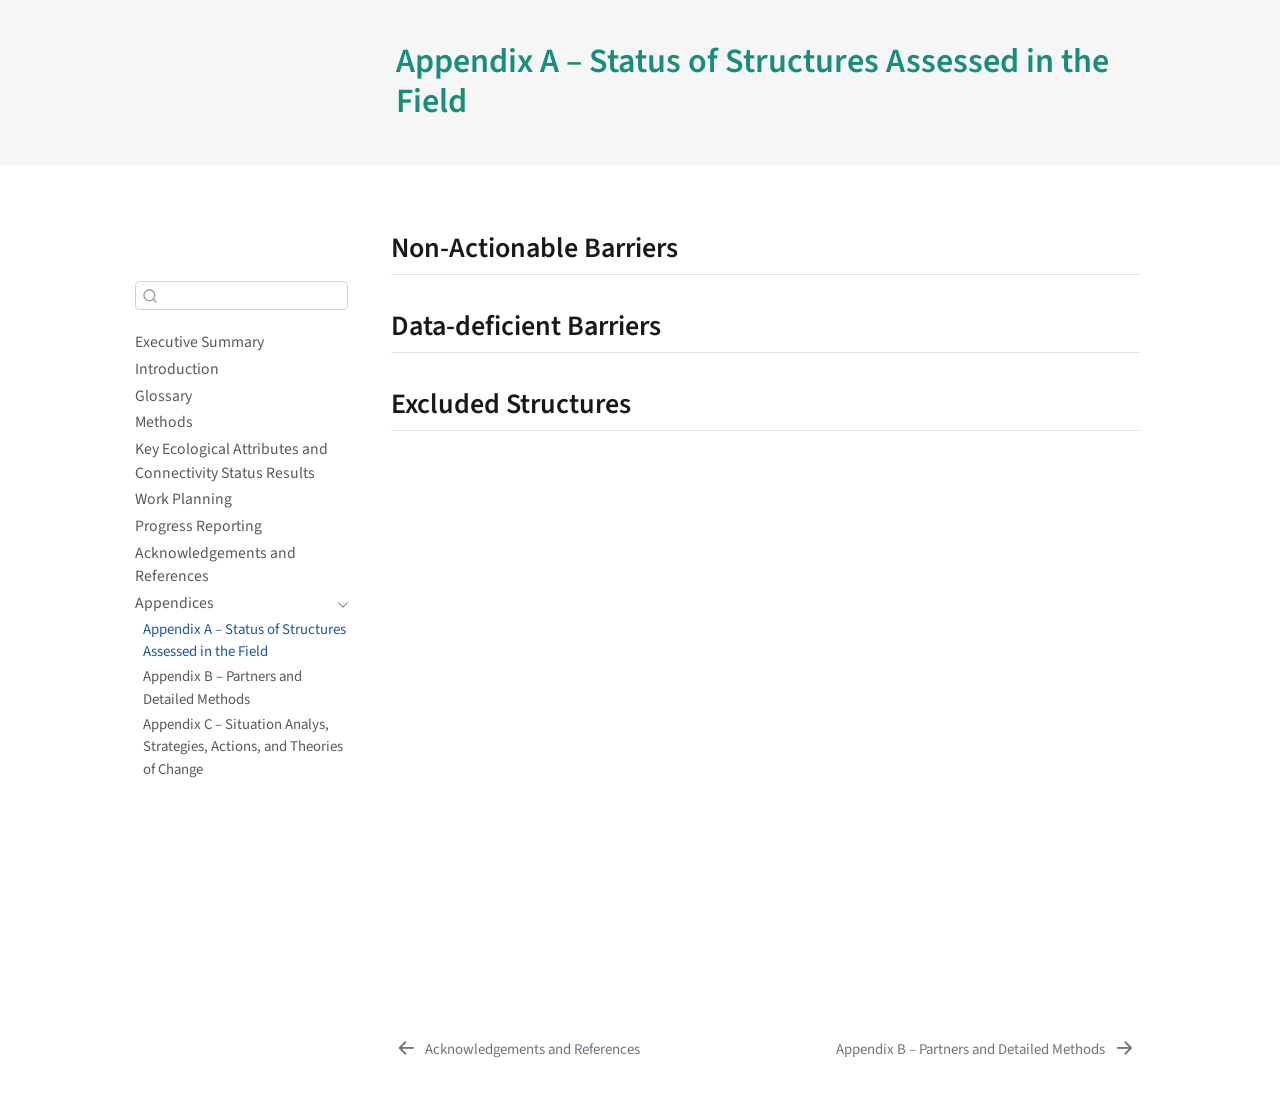
==== _book/content/appendix-a.html @ 4d03edd8 "Initial Content update LDN" ====
<!DOCTYPE html>
<html xmlns="http://www.w3.org/1999/xhtml" lang="en" xml:lang="en"><head>

<meta charset="utf-8">
<meta name="generator" content="quarto-1.3.450">

<meta name="viewport" content="width=device-width, initial-scale=1.0, user-scalable=yes">


<title>Appendix A – Status of Structures Assessed in the Field</title>
<style>
code{white-space: pre-wrap;}
span.smallcaps{font-variant: small-caps;}
div.columns{display: flex; gap: min(4vw, 1.5em);}
div.column{flex: auto; overflow-x: auto;}
div.hanging-indent{margin-left: 1.5em; text-indent: -1.5em;}
ul.task-list{list-style: none;}
ul.task-list li input[type="checkbox"] {
  width: 0.8em;
  margin: 0 0.8em 0.2em -1em; /* quarto-specific, see https://github.com/quarto-dev/quarto-cli/issues/4556 */ 
  vertical-align: middle;
}
</style>


<script src="../site_libs/quarto-nav/quarto-nav.js"></script>
<script src="../site_libs/clipboard/clipboard.min.js"></script>
<script src="../site_libs/quarto-search/autocomplete.umd.js"></script>
<script src="../site_libs/quarto-search/fuse.min.js"></script>
<script src="../site_libs/quarto-search/quarto-search.js"></script>
<meta name="quarto:offset" content="../">
<link href="../content/appendix-b.html" rel="next">
<link href="../content/references.html" rel="prev">
<script src="../site_libs/quarto-html/quarto.js"></script>
<script src="../site_libs/quarto-html/popper.min.js"></script>
<script src="../site_libs/quarto-html/tippy.umd.min.js"></script>
<script src="../site_libs/quarto-html/anchor.min.js"></script>
<link href="../site_libs/quarto-html/tippy.css" rel="stylesheet">
<link href="../site_libs/quarto-html/quarto-syntax-highlighting.css" rel="stylesheet" id="quarto-text-highlighting-styles">
<script src="../site_libs/bootstrap/bootstrap.min.js"></script>
<link href="../site_libs/bootstrap/bootstrap-icons.css" rel="stylesheet">
<link href="../site_libs/bootstrap/bootstrap.min.css" rel="stylesheet" id="quarto-bootstrap" data-mode="light">
<script id="quarto-search-options" type="application/json">{
  "location": "sidebar",
  "copy-button": false,
  "collapse-after": 3,
  "panel-placement": "start",
  "type": "textbox",
  "limit": 20,
  "language": {
    "search-no-results-text": "No results",
    "search-matching-documents-text": "matching documents",
    "search-copy-link-title": "Copy link to search",
    "search-hide-matches-text": "Hide additional matches",
    "search-more-match-text": "more match in this document",
    "search-more-matches-text": "more matches in this document",
    "search-clear-button-title": "Clear",
    "search-detached-cancel-button-title": "Cancel",
    "search-submit-button-title": "Submit",
    "search-label": "Search"
  }
}</script>
<style>

      .quarto-title-block .quarto-title-banner {
        background: #f6f6f6;
      }
</style>


<link rel="stylesheet" href="../style.css">
</head>

<body class="nav-sidebar floating fullcontent">

<div id="quarto-search-results"></div>
  <header id="quarto-header" class="headroom fixed-top">
  <nav class="quarto-secondary-nav">
    <div class="container-fluid d-flex">
      <button type="button" class="quarto-btn-toggle btn" data-bs-toggle="collapse" data-bs-target="#quarto-sidebar,#quarto-sidebar-glass" aria-controls="quarto-sidebar" aria-expanded="false" aria-label="Toggle sidebar navigation" onclick="if (window.quartoToggleHeadroom) { window.quartoToggleHeadroom(); }">
        <i class="bi bi-layout-text-sidebar-reverse"></i>
      </button>
      <nav class="quarto-page-breadcrumbs" aria-label="breadcrumb"><ol class="breadcrumb"><li class="breadcrumb-item"><a href="../content/appendix-a.html">Appendices</a></li><li class="breadcrumb-item"><a href="../content/appendix-a.html">Appendix A – Status of Structures Assessed in the Field</a></li></ol></nav>
      <a class="flex-grow-1" role="button" data-bs-toggle="collapse" data-bs-target="#quarto-sidebar,#quarto-sidebar-glass" aria-controls="quarto-sidebar" aria-expanded="false" aria-label="Toggle sidebar navigation" onclick="if (window.quartoToggleHeadroom) { window.quartoToggleHeadroom(); }">      
      </a>
      <button type="button" class="btn quarto-search-button" aria-label="" onclick="window.quartoOpenSearch();">
        <i class="bi bi-search"></i>
      </button>
    </div>
  </nav>
</header>
<!-- content -->
<header id="title-block-header" class="quarto-title-block default page-columns page-full">
  <div class="quarto-title-banner page-columns page-full">
    <div class="quarto-title column-body">
      <h1 class="title">Appendix A – Status of Structures Assessed in the Field</h1>
                      </div>
  </div>
    
  
  <div class="quarto-title-meta">

      
    
      
    </div>
    
  
  </header><div id="quarto-content" class="quarto-container page-columns page-rows-contents page-layout-article">
<!-- sidebar -->
  <nav id="quarto-sidebar" class="sidebar collapse collapse-horizontal sidebar-navigation floating overflow-auto">
    <div class="pt-lg-2 mt-2 text-left sidebar-header">
      <a href="../index.html" class="sidebar-logo-link">
      <img src="../images/logo.png" alt="" class="sidebar-logo py-0 d-lg-inline d-none">
      </a>
      </div>
        <div class="mt-2 flex-shrink-0 align-items-center">
        <div class="sidebar-search">
        <div id="quarto-search" class="" title="Search"></div>
        </div>
        </div>
    <div class="sidebar-menu-container"> 
    <ul class="list-unstyled mt-1">
        <li class="sidebar-item">
  <div class="sidebar-item-container"> 
  <a href="../index.html" class="sidebar-item-text sidebar-link">
 <span class="menu-text">Executive Summary</span></a>
  </div>
</li>
        <li class="sidebar-item">
  <div class="sidebar-item-container"> 
  <a href="../content/project-overview.html" class="sidebar-item-text sidebar-link">
 <span class="menu-text">Introduction</span></a>
  </div>
</li>
        <li class="sidebar-item">
  <div class="sidebar-item-container"> 
  <a href="../content/glossary.html" class="sidebar-item-text sidebar-link">
 <span class="menu-text">Glossary</span></a>
  </div>
</li>
        <li class="sidebar-item">
  <div class="sidebar-item-container"> 
  <a href="../content/methods.html" class="sidebar-item-text sidebar-link">
 <span class="menu-text">Methods</span></a>
  </div>
</li>
        <li class="sidebar-item">
  <div class="sidebar-item-container"> 
  <a href="../content/connectivity-status.html" class="sidebar-item-text sidebar-link">
 <span class="menu-text">Key Ecological Attributes and Connectivity Status Results</span></a>
  </div>
</li>
        <li class="sidebar-item">
  <div class="sidebar-item-container"> 
  <a href="../content/work-planning.html" class="sidebar-item-text sidebar-link">
 <span class="menu-text">Work Planning</span></a>
  </div>
</li>
        <li class="sidebar-item">
  <div class="sidebar-item-container"> 
  <a href="../content/progress-reporting.html" class="sidebar-item-text sidebar-link">
 <span class="menu-text">Progress Reporting</span></a>
  </div>
</li>
        <li class="sidebar-item">
  <div class="sidebar-item-container"> 
  <a href="../content/references.html" class="sidebar-item-text sidebar-link">
 <span class="menu-text">Acknowledgements and References</span></a>
  </div>
</li>
        <li class="sidebar-item sidebar-item-section">
      <div class="sidebar-item-container"> 
            <a class="sidebar-item-text sidebar-link text-start" data-bs-toggle="collapse" data-bs-target="#quarto-sidebar-section-1" aria-expanded="true">
 <span class="menu-text">Appendices</span></a>
          <a class="sidebar-item-toggle text-start" data-bs-toggle="collapse" data-bs-target="#quarto-sidebar-section-1" aria-expanded="true" aria-label="Toggle section">
            <i class="bi bi-chevron-right ms-2"></i>
          </a> 
      </div>
      <ul id="quarto-sidebar-section-1" class="collapse list-unstyled sidebar-section depth1 show">  
          <li class="sidebar-item">
  <div class="sidebar-item-container"> 
  <a href="../content/appendix-a.html" class="sidebar-item-text sidebar-link active">
 <span class="menu-text">Appendix A – Status of Structures Assessed in the Field</span></a>
  </div>
</li>
          <li class="sidebar-item">
  <div class="sidebar-item-container"> 
  <a href="../content/appendix-b.html" class="sidebar-item-text sidebar-link">
 <span class="menu-text">Appendix B – Partners and Detailed Methods</span></a>
  </div>
</li>
          <li class="sidebar-item">
  <div class="sidebar-item-container"> 
  <a href="../content/appendix-c.html" class="sidebar-item-text sidebar-link">
 <span class="menu-text">Appendix C – Situation Analys, Strategies, Actions, and Theories of Change</span></a>
  </div>
</li>
      </ul>
  </li>
    </ul>
    </div>
</nav>
<div id="quarto-sidebar-glass" data-bs-toggle="collapse" data-bs-target="#quarto-sidebar,#quarto-sidebar-glass"></div>
<!-- margin-sidebar -->
    
<!-- main -->
<main class="content quarto-banner-title-block" id="quarto-document-content">




<section id="non-actionable-barriers" class="level2">
<h2 class="anchored" data-anchor-id="non-actionable-barriers">Non-Actionable Barriers</h2>
</section>
<section id="data-deficient-barriers" class="level2 unnumbered">
<h2 class="unnumbered anchored" data-anchor-id="data-deficient-barriers">Data-deficient Barriers</h2>
</section>
<section id="excluded-structures" class="level2 unnumbered">
<h2 class="unnumbered anchored" data-anchor-id="excluded-structures">Excluded Structures</h2>


</section>

</main> <!-- /main -->
<script id="quarto-html-after-body" type="application/javascript">
window.document.addEventListener("DOMContentLoaded", function (event) {
  const toggleBodyColorMode = (bsSheetEl) => {
    const mode = bsSheetEl.getAttribute("data-mode");
    const bodyEl = window.document.querySelector("body");
    if (mode === "dark") {
      bodyEl.classList.add("quarto-dark");
      bodyEl.classList.remove("quarto-light");
    } else {
      bodyEl.classList.add("quarto-light");
      bodyEl.classList.remove("quarto-dark");
    }
  }
  const toggleBodyColorPrimary = () => {
    const bsSheetEl = window.document.querySelector("link#quarto-bootstrap");
    if (bsSheetEl) {
      toggleBodyColorMode(bsSheetEl);
    }
  }
  toggleBodyColorPrimary();  
  const icon = "";
  const anchorJS = new window.AnchorJS();
  anchorJS.options = {
    placement: 'right',
    icon: icon
  };
  anchorJS.add('.anchored');
  const isCodeAnnotation = (el) => {
    for (const clz of el.classList) {
      if (clz.startsWith('code-annotation-')) {                     
        return true;
      }
    }
    return false;
  }
  const clipboard = new window.ClipboardJS('.code-copy-button', {
    text: function(trigger) {
      const codeEl = trigger.previousElementSibling.cloneNode(true);
      for (const childEl of codeEl.children) {
        if (isCodeAnnotation(childEl)) {
          childEl.remove();
        }
      }
      return codeEl.innerText;
    }
  });
  clipboard.on('success', function(e) {
    // button target
    const button = e.trigger;
    // don't keep focus
    button.blur();
    // flash "checked"
    button.classList.add('code-copy-button-checked');
    var currentTitle = button.getAttribute("title");
    button.setAttribute("title", "Copied!");
    let tooltip;
    if (window.bootstrap) {
      button.setAttribute("data-bs-toggle", "tooltip");
      button.setAttribute("data-bs-placement", "left");
      button.setAttribute("data-bs-title", "Copied!");
      tooltip = new bootstrap.Tooltip(button, 
        { trigger: "manual", 
          customClass: "code-copy-button-tooltip",
          offset: [0, -8]});
      tooltip.show();    
    }
    setTimeout(function() {
      if (tooltip) {
        tooltip.hide();
        button.removeAttribute("data-bs-title");
        button.removeAttribute("data-bs-toggle");
        button.removeAttribute("data-bs-placement");
      }
      button.setAttribute("title", currentTitle);
      button.classList.remove('code-copy-button-checked');
    }, 1000);
    // clear code selection
    e.clearSelection();
  });
  function tippyHover(el, contentFn) {
    const config = {
      allowHTML: true,
      content: contentFn,
      maxWidth: 500,
      delay: 100,
      arrow: false,
      appendTo: function(el) {
          return el.parentElement;
      },
      interactive: true,
      interactiveBorder: 10,
      theme: 'quarto',
      placement: 'bottom-start'
    };
    window.tippy(el, config); 
  }
  const noterefs = window.document.querySelectorAll('a[role="doc-noteref"]');
  for (var i=0; i<noterefs.length; i++) {
    const ref = noterefs[i];
    tippyHover(ref, function() {
      // use id or data attribute instead here
      let href = ref.getAttribute('data-footnote-href') || ref.getAttribute('href');
      try { href = new URL(href).hash; } catch {}
      const id = href.replace(/^#\/?/, "");
      const note = window.document.getElementById(id);
      return note.innerHTML;
    });
  }
      let selectedAnnoteEl;
      const selectorForAnnotation = ( cell, annotation) => {
        let cellAttr = 'data-code-cell="' + cell + '"';
        let lineAttr = 'data-code-annotation="' +  annotation + '"';
        const selector = 'span[' + cellAttr + '][' + lineAttr + ']';
        return selector;
      }
      const selectCodeLines = (annoteEl) => {
        const doc = window.document;
        const targetCell = annoteEl.getAttribute("data-target-cell");
        const targetAnnotation = annoteEl.getAttribute("data-target-annotation");
        const annoteSpan = window.document.querySelector(selectorForAnnotation(targetCell, targetAnnotation));
        const lines = annoteSpan.getAttribute("data-code-lines").split(",");
        const lineIds = lines.map((line) => {
          return targetCell + "-" + line;
        })
        let top = null;
        let height = null;
        let parent = null;
        if (lineIds.length > 0) {
            //compute the position of the single el (top and bottom and make a div)
            const el = window.document.getElementById(lineIds[0]);
            top = el.offsetTop;
            height = el.offsetHeight;
            parent = el.parentElement.parentElement;
          if (lineIds.length > 1) {
            const lastEl = window.document.getElementById(lineIds[lineIds.length - 1]);
            const bottom = lastEl.offsetTop + lastEl.offsetHeight;
            height = bottom - top;
          }
          if (top !== null && height !== null && parent !== null) {
            // cook up a div (if necessary) and position it 
            let div = window.document.getElementById("code-annotation-line-highlight");
            if (div === null) {
              div = window.document.createElement("div");
              div.setAttribute("id", "code-annotation-line-highlight");
              div.style.position = 'absolute';
              parent.appendChild(div);
            }
            div.style.top = top - 2 + "px";
            div.style.height = height + 4 + "px";
            let gutterDiv = window.document.getElementById("code-annotation-line-highlight-gutter");
            if (gutterDiv === null) {
              gutterDiv = window.document.createElement("div");
              gutterDiv.setAttribute("id", "code-annotation-line-highlight-gutter");
              gutterDiv.style.position = 'absolute';
              const codeCell = window.document.getElementById(targetCell);
              const gutter = codeCell.querySelector('.code-annotation-gutter');
              gutter.appendChild(gutterDiv);
            }
            gutterDiv.style.top = top - 2 + "px";
            gutterDiv.style.height = height + 4 + "px";
          }
          selectedAnnoteEl = annoteEl;
        }
      };
      const unselectCodeLines = () => {
        const elementsIds = ["code-annotation-line-highlight", "code-annotation-line-highlight-gutter"];
        elementsIds.forEach((elId) => {
          const div = window.document.getElementById(elId);
          if (div) {
            div.remove();
          }
        });
        selectedAnnoteEl = undefined;
      };
      // Attach click handler to the DT
      const annoteDls = window.document.querySelectorAll('dt[data-target-cell]');
      for (const annoteDlNode of annoteDls) {
        annoteDlNode.addEventListener('click', (event) => {
          const clickedEl = event.target;
          if (clickedEl !== selectedAnnoteEl) {
            unselectCodeLines();
            const activeEl = window.document.querySelector('dt[data-target-cell].code-annotation-active');
            if (activeEl) {
              activeEl.classList.remove('code-annotation-active');
            }
            selectCodeLines(clickedEl);
            clickedEl.classList.add('code-annotation-active');
          } else {
            // Unselect the line
            unselectCodeLines();
            clickedEl.classList.remove('code-annotation-active');
          }
        });
      }
  const findCites = (el) => {
    const parentEl = el.parentElement;
    if (parentEl) {
      const cites = parentEl.dataset.cites;
      if (cites) {
        return {
          el,
          cites: cites.split(' ')
        };
      } else {
        return findCites(el.parentElement)
      }
    } else {
      return undefined;
    }
  };
  var bibliorefs = window.document.querySelectorAll('a[role="doc-biblioref"]');
  for (var i=0; i<bibliorefs.length; i++) {
    const ref = bibliorefs[i];
    const citeInfo = findCites(ref);
    if (citeInfo) {
      tippyHover(citeInfo.el, function() {
        var popup = window.document.createElement('div');
        citeInfo.cites.forEach(function(cite) {
          var citeDiv = window.document.createElement('div');
          citeDiv.classList.add('hanging-indent');
          citeDiv.classList.add('csl-entry');
          var biblioDiv = window.document.getElementById('ref-' + cite);
          if (biblioDiv) {
            citeDiv.innerHTML = biblioDiv.innerHTML;
          }
          popup.appendChild(citeDiv);
        });
        return popup.innerHTML;
      });
    }
  }
});
</script>
<nav class="page-navigation">
  <div class="nav-page nav-page-previous">
      <a href="../content/references.html" class="pagination-link">
        <i class="bi bi-arrow-left-short"></i> <span class="nav-page-text">Acknowledgements and References</span>
      </a>          
  </div>
  <div class="nav-page nav-page-next">
      <a href="../content/appendix-b.html" class="pagination-link">
        <span class="nav-page-text">Appendix B – Partners and Detailed Methods</span> <i class="bi bi-arrow-right-short"></i>
      </a>
  </div>
</nav>
</div> <!-- /content -->



</body></html>
---- _book/site_libs/quarto-html/tippy.css ----
.tippy-box[data-animation=fade][data-state=hidden]{opacity:0}[data-tippy-root]{max-width:calc(100vw - 10px)}.tippy-box{position:relative;background-color:#333;color:#fff;border-radius:4px;font-size:14px;line-height:1.4;white-space:normal;outline:0;transition-property:transform,visibility,opacity}.tippy-box[data-placement^=top]>.tippy-arrow{bottom:0}.tippy-box[data-placement^=top]>.tippy-arrow:before{bottom:-7px;left:0;border-width:8px 8px 0;border-top-color:initial;transform-origin:center top}.tippy-box[data-placement^=bottom]>.tippy-arrow{top:0}.tippy-box[data-placement^=bottom]>.tippy-arrow:before{top:-7px;left:0;border-width:0 8px 8px;border-bottom-color:initial;transform-origin:center bottom}.tippy-box[data-placement^=left]>.tippy-arrow{right:0}.tippy-box[data-placement^=left]>.tippy-arrow:before{border-width:8px 0 8px 8px;border-left-color:initial;right:-7px;transform-origin:center left}.tippy-box[data-placement^=right]>.tippy-arrow{left:0}.tippy-box[data-placement^=right]>.tippy-arrow:before{left:-7px;border-width:8px 8px 8px 0;border-right-color:initial;transform-origin:center right}.tippy-box[data-inertia][data-state=visible]{transition-timing-function:cubic-bezier(.54,1.5,.38,1.11)}.tippy-arrow{width:16px;height:16px;color:#333}.tippy-arrow:before{content:"";position:absolute;border-color:transparent;border-style:solid}.tippy-content{position:relative;padding:5px 9px;z-index:1}
---- _book/site_libs/quarto-html/quarto-syntax-highlighting.css ----
/* quarto syntax highlight colors */
:root {
  --quarto-hl-ot-color: #003B4F;
  --quarto-hl-at-color: #657422;
  --quarto-hl-ss-color: #20794D;
  --quarto-hl-an-color: #5E5E5E;
  --quarto-hl-fu-color: #4758AB;
  --quarto-hl-st-color: #20794D;
  --quarto-hl-cf-color: #003B4F;
  --quarto-hl-op-color: #5E5E5E;
  --quarto-hl-er-color: #AD0000;
  --quarto-hl-bn-color: #AD0000;
  --quarto-hl-al-color: #AD0000;
  --quarto-hl-va-color: #111111;
  --quarto-hl-bu-color: inherit;
  --quarto-hl-ex-color: inherit;
  --quarto-hl-pp-color: #AD0000;
  --quarto-hl-in-color: #5E5E5E;
  --quarto-hl-vs-color: #20794D;
  --quarto-hl-wa-color: #5E5E5E;
  --quarto-hl-do-color: #5E5E5E;
  --quarto-hl-im-color: #00769E;
  --quarto-hl-ch-color: #20794D;
  --quarto-hl-dt-color: #AD0000;
  --quarto-hl-fl-color: #AD0000;
  --quarto-hl-co-color: #5E5E5E;
  --quarto-hl-cv-color: #5E5E5E;
  --quarto-hl-cn-color: #8f5902;
  --quarto-hl-sc-color: #5E5E5E;
  --quarto-hl-dv-color: #AD0000;
  --quarto-hl-kw-color: #003B4F;
}

/* other quarto variables */
:root {
  --quarto-font-monospace: SFMono-Regular, Menlo, Monaco, Consolas, "Liberation Mono", "Courier New", monospace;
}

pre > code.sourceCode > span {
  color: #003B4F;
}

code span {
  color: #003B4F;
}

code.sourceCode > span {
  color: #003B4F;
}

div.sourceCode,
div.sourceCode pre.sourceCode {
  color: #003B4F;
}

code span.ot {
  color: #003B4F;
  font-style: inherit;
}

code span.at {
  color: #657422;
  font-style: inherit;
}

code span.ss {
  color: #20794D;
  font-style: inherit;
}

code span.an {
  color: #5E5E5E;
  font-style: inherit;
}

code span.fu {
  color: #4758AB;
  font-style: inherit;
}

code span.st {
  color: #20794D;
  font-style: inherit;
}

code span.cf {
  color: #003B4F;
  font-weight: bold;
  font-style: inherit;
}

code span.op {
  color: #5E5E5E;
  font-style: inherit;
}

code span.er {
  color: #AD0000;
  font-style: inherit;
}

code span.bn {
  color: #AD0000;
  font-style: inherit;
}

code span.al {
  color: #AD0000;
  font-style: inherit;
}

code span.va {
  color: #111111;
  font-style: inherit;
}

code span.bu {
  font-style: inherit;
}

code span.ex {
  font-style: inherit;
}

code span.pp {
  color: #AD0000;
  font-style: inherit;
}

code span.in {
  color: #5E5E5E;
  font-style: inherit;
}

code span.vs {
  color: #20794D;
  font-style: inherit;
}

code span.wa {
  color: #5E5E5E;
  font-style: italic;
}

code span.do {
  color: #5E5E5E;
  font-style: italic;
}

code span.im {
  color: #00769E;
  font-style: inherit;
}

code span.ch {
  color: #20794D;
  font-style: inherit;
}

code span.dt {
  color: #AD0000;
  font-style: inherit;
}

code span.fl {
  color: #AD0000;
  font-style: inherit;
}

code span.co {
  color: #5E5E5E;
  font-style: inherit;
}

code span.cv {
  color: #5E5E5E;
  font-style: italic;
}

code span.cn {
  color: #8f5902;
  font-style: inherit;
}

code span.sc {
  color: #5E5E5E;
  font-style: inherit;
}

code span.dv {
  color: #AD0000;
  font-style: inherit;
}

code span.kw {
  color: #003B4F;
  font-weight: bold;
  font-style: inherit;
}

.prevent-inlining {
  content: "</";
}

/*# sourceMappingURL=debc5d5d77c3f9108843748ff7464032.css.map */
---- _book/style.css ----
caption, .table-caption, caption.p {
  text-align: left !important;
}
p.caption {
  color: #008270;
  margin-top: 10px;
  text-align: left;
}
p code {
  white-space: inherit;
}
pre {
  word-break: normal;
  word-wrap: normal;
}
pre code {
  white-space: inherit;
}

h1 {
    color: #008270 !important;
}

h2 {
    color: black;
}

h3 {
    color: black;
}

th {
  background-color: #008270;
    color: white;
    text-align: left;
}

.quarto-title-block .quarto-title-banner {
  /* background-image: url(images/spawn.jpg);  */
  background-size: 200px;
  background-position: left;
  background-repeat: no-repeat;
  padding-left: 10px;
  background-origin: content-box;
}

.listing p{   font-weight:bold; }



/* .output {
  max-height: 500px;
  overflow-x: scroll;
  } */
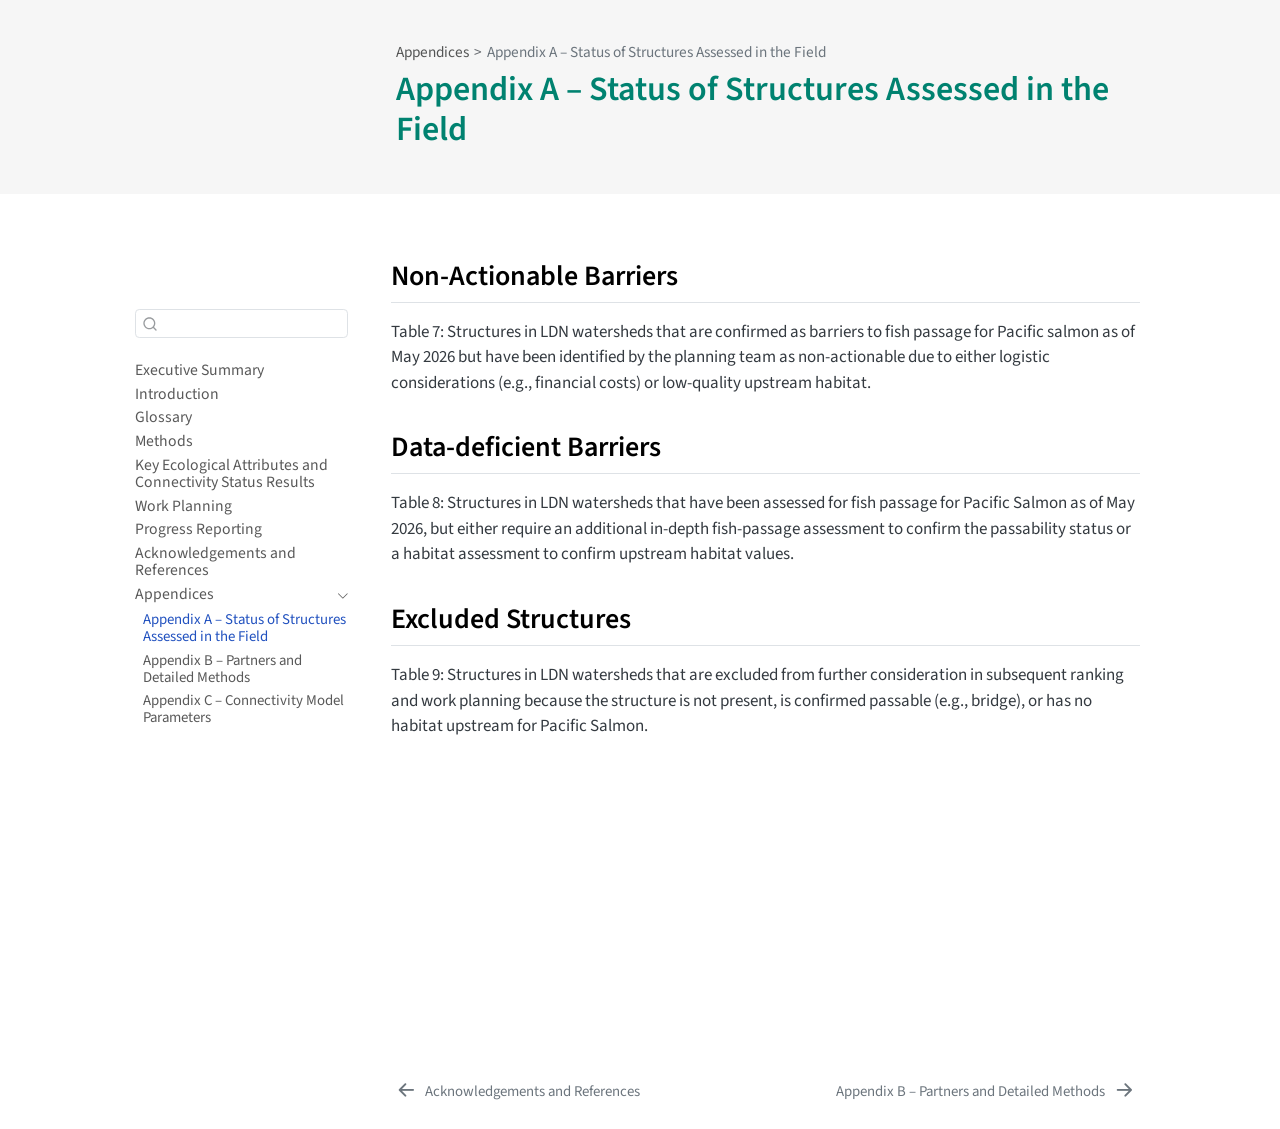
==== commit 2ddd6962: "api" ====
--- a/_book/content/appendix-a.html
+++ b/_book/content/appendix-a.html
@@ -2,7 +2,7 @@
 <html xmlns="http://www.w3.org/1999/xhtml" lang="en" xml:lang="en"><head>
 
 <meta charset="utf-8">
-<meta name="generator" content="quarto-1.3.450">
+<meta name="generator" content="quarto-1.5.57">
 
 <meta name="viewport" content="width=device-width, initial-scale=1.0, user-scalable=yes">
 
@@ -46,7 +46,13 @@
   "collapse-after": 3,
   "panel-placement": "start",
   "type": "textbox",
-  "limit": 20,
+  "limit": 50,
+  "keyboard-shortcut": [
+    "f",
+    "/",
+    "s"
+  ],
+  "show-item-context": false,
   "language": {
     "search-no-results-text": "No results",
     "search-matching-documents-text": "matching documents",
@@ -55,6 +61,7 @@
     "search-more-match-text": "more match in this document",
     "search-more-matches-text": "more matches in this document",
     "search-clear-button-title": "Clear",
+    "search-text-placeholder": "",
     "search-detached-cancel-button-title": "Cancel",
     "search-submit-button-title": "Submit",
     "search-label": "Search"
@@ -74,16 +81,16 @@
 <body class="nav-sidebar floating fullcontent">
 
 <div id="quarto-search-results"></div>
-  <header id="quarto-header" class="headroom fixed-top">
+  <header id="quarto-header" class="headroom fixed-top quarto-banner">
   <nav class="quarto-secondary-nav">
     <div class="container-fluid d-flex">
-      <button type="button" class="quarto-btn-toggle btn" data-bs-toggle="collapse" data-bs-target="#quarto-sidebar,#quarto-sidebar-glass" aria-controls="quarto-sidebar" aria-expanded="false" aria-label="Toggle sidebar navigation" onclick="if (window.quartoToggleHeadroom) { window.quartoToggleHeadroom(); }">
+      <button type="button" class="quarto-btn-toggle btn" data-bs-toggle="collapse" role="button" data-bs-target=".quarto-sidebar-collapse-item" aria-controls="quarto-sidebar" aria-expanded="false" aria-label="Toggle sidebar navigation" onclick="if (window.quartoToggleHeadroom) { window.quartoToggleHeadroom(); }">
         <i class="bi bi-layout-text-sidebar-reverse"></i>
       </button>
-      <nav class="quarto-page-breadcrumbs" aria-label="breadcrumb"><ol class="breadcrumb"><li class="breadcrumb-item"><a href="../content/appendix-a.html">Appendices</a></li><li class="breadcrumb-item"><a href="../content/appendix-a.html">Appendix A – Status of Structures Assessed in the Field</a></li></ol></nav>
-      <a class="flex-grow-1" role="button" data-bs-toggle="collapse" data-bs-target="#quarto-sidebar,#quarto-sidebar-glass" aria-controls="quarto-sidebar" aria-expanded="false" aria-label="Toggle sidebar navigation" onclick="if (window.quartoToggleHeadroom) { window.quartoToggleHeadroom(); }">      
-      </a>
-      <button type="button" class="btn quarto-search-button" aria-label="" onclick="window.quartoOpenSearch();">
+        <nav class="quarto-page-breadcrumbs" aria-label="breadcrumb"><ol class="breadcrumb"><li class="breadcrumb-item"><a href="../content/appendix-a.html">Appendices</a></li><li class="breadcrumb-item"><a href="../content/appendix-a.html">Appendix A – Status of Structures Assessed in the Field</a></li></ol></nav>
+        <a class="flex-grow-1" role="navigation" data-bs-toggle="collapse" data-bs-target=".quarto-sidebar-collapse-item" aria-controls="quarto-sidebar" aria-expanded="false" aria-label="Toggle sidebar navigation" onclick="if (window.quartoToggleHeadroom) { window.quartoToggleHeadroom(); }">      
+        </a>
+      <button type="button" class="btn quarto-search-button" aria-label="Search" onclick="window.quartoOpenSearch();">
         <i class="bi bi-search"></i>
       </button>
     </div>
@@ -92,7 +99,7 @@
 <!-- content -->
 <header id="title-block-header" class="quarto-title-block default page-columns page-full">
   <div class="quarto-title-banner page-columns page-full">
-    <div class="quarto-title column-body">
+    <div class="quarto-title column-body"><nav class="quarto-page-breadcrumbs quarto-title-breadcrumbs d-none d-lg-block" aria-label="breadcrumb"><ol class="breadcrumb"><li class="breadcrumb-item"><a href="../content/appendix-a.html">Appendices</a></li><li class="breadcrumb-item"><a href="../content/appendix-a.html">Appendix A – Status of Structures Assessed in the Field</a></li></ol></nav>
       <h1 class="title">Appendix A – Status of Structures Assessed in the Field</h1>
                       </div>
   </div>
@@ -108,7 +115,7 @@
   
   </header><div id="quarto-content" class="quarto-container page-columns page-rows-contents page-layout-article">
 <!-- sidebar -->
-  <nav id="quarto-sidebar" class="sidebar collapse collapse-horizontal sidebar-navigation floating overflow-auto">
+  <nav id="quarto-sidebar" class="sidebar collapse collapse-horizontal quarto-sidebar-collapse-item sidebar-navigation floating overflow-auto">
     <div class="pt-lg-2 mt-2 text-left sidebar-header">
       <a href="../index.html" class="sidebar-logo-link">
       <img src="../images/logo.png" alt="" class="sidebar-logo py-0 d-lg-inline d-none">
@@ -171,9 +178,9 @@
 </li>
         <li class="sidebar-item sidebar-item-section">
       <div class="sidebar-item-container"> 
-            <a class="sidebar-item-text sidebar-link text-start" data-bs-toggle="collapse" data-bs-target="#quarto-sidebar-section-1" aria-expanded="true">
+            <a class="sidebar-item-text sidebar-link text-start" data-bs-toggle="collapse" data-bs-target="#quarto-sidebar-section-1" role="navigation" aria-expanded="true">
  <span class="menu-text">Appendices</span></a>
-          <a class="sidebar-item-toggle text-start" data-bs-toggle="collapse" data-bs-target="#quarto-sidebar-section-1" aria-expanded="true" aria-label="Toggle section">
+          <a class="sidebar-item-toggle text-start" data-bs-toggle="collapse" data-bs-target="#quarto-sidebar-section-1" role="navigation" aria-expanded="true" aria-label="Toggle section">
             <i class="bi bi-chevron-right ms-2"></i>
           </a> 
       </div>
@@ -193,7 +200,7 @@
           <li class="sidebar-item">
   <div class="sidebar-item-container"> 
   <a href="../content/appendix-c.html" class="sidebar-item-text sidebar-link">
- <span class="menu-text">Appendix C – Situation Analys, Strategies, Actions, and Theories of Change</span></a>
+ <span class="menu-text">Appendix C – Connectivity Model Parameters</span></a>
   </div>
 </li>
       </ul>
@@ -201,7 +208,7 @@
     </ul>
     </div>
 </nav>
-<div id="quarto-sidebar-glass" data-bs-toggle="collapse" data-bs-target="#quarto-sidebar,#quarto-sidebar-glass"></div>
+<div id="quarto-sidebar-glass" class="quarto-sidebar-collapse-item" data-bs-toggle="collapse" data-bs-target=".quarto-sidebar-collapse-item"></div>
 <!-- margin-sidebar -->
     
 <!-- main -->
@@ -210,14 +217,18 @@
 
 
 
+
 <section id="non-actionable-barriers" class="level2">
 <h2 class="anchored" data-anchor-id="non-actionable-barriers">Non-Actionable Barriers</h2>
+<p>Table 7: Structures in LDN watersheds that are confirmed as barriers to fish passage for Pacific salmon as of May 2026 but have been identified by the planning team as non-actionable due to either logistic considerations (e.g., financial costs) or low-quality upstream habitat.</p>
 </section>
 <section id="data-deficient-barriers" class="level2 unnumbered">
 <h2 class="unnumbered anchored" data-anchor-id="data-deficient-barriers">Data-deficient Barriers</h2>
+<p>Table 8: Structures in LDN watersheds that have been assessed for fish passage for Pacific Salmon as of May 2026, but either require an additional in-depth fish-passage assessment to confirm the passability status or a habitat assessment to confirm upstream habitat values.</p>
 </section>
 <section id="excluded-structures" class="level2 unnumbered">
 <h2 class="unnumbered anchored" data-anchor-id="excluded-structures">Excluded Structures</h2>
+<p>Table 9: Structures in LDN watersheds that are excluded from further consideration in subsequent ranking and work planning because the structure is not present, is confirmed passable (e.g., bridge), or has no habitat upstream for Pacific Salmon.</p>
 
 
 </section>
@@ -258,18 +269,7 @@
     }
     return false;
   }
-  const clipboard = new window.ClipboardJS('.code-copy-button', {
-    text: function(trigger) {
-      const codeEl = trigger.previousElementSibling.cloneNode(true);
-      for (const childEl of codeEl.children) {
-        if (isCodeAnnotation(childEl)) {
-          childEl.remove();
-        }
-      }
-      return codeEl.innerText;
-    }
-  });
-  clipboard.on('success', function(e) {
+  const onCopySuccess = function(e) {
     // button target
     const button = e.trigger;
     // don't keep focus
@@ -301,11 +301,50 @@
     }, 1000);
     // clear code selection
     e.clearSelection();
+  }
+  const getTextToCopy = function(trigger) {
+      const codeEl = trigger.previousElementSibling.cloneNode(true);
+      for (const childEl of codeEl.children) {
+        if (isCodeAnnotation(childEl)) {
+          childEl.remove();
+        }
+      }
+      return codeEl.innerText;
+  }
+  const clipboard = new window.ClipboardJS('.code-copy-button:not([data-in-quarto-modal])', {
+    text: getTextToCopy
   });
-  function tippyHover(el, contentFn) {
+  clipboard.on('success', onCopySuccess);
+  if (window.document.getElementById('quarto-embedded-source-code-modal')) {
+    // For code content inside modals, clipBoardJS needs to be initialized with a container option
+    // TODO: Check when it could be a function (https://github.com/zenorocha/clipboard.js/issues/860)
+    const clipboardModal = new window.ClipboardJS('.code-copy-button[data-in-quarto-modal]', {
+      text: getTextToCopy,
+      container: window.document.getElementById('quarto-embedded-source-code-modal')
+    });
+    clipboardModal.on('success', onCopySuccess);
+  }
+    var localhostRegex = new RegExp(/^(?:http|https):\/\/localhost\:?[0-9]*\//);
+    var mailtoRegex = new RegExp(/^mailto:/);
+      var filterRegex = new RegExp('/' + window.location.host + '/');
+    var isInternal = (href) => {
+        return filterRegex.test(href) || localhostRegex.test(href) || mailtoRegex.test(href);
+    }
+    // Inspect non-navigation links and adorn them if external
+ 	var links = window.document.querySelectorAll('a[href]:not(.nav-link):not(.navbar-brand):not(.toc-action):not(.sidebar-link):not(.sidebar-item-toggle):not(.pagination-link):not(.no-external):not([aria-hidden]):not(.dropdown-item):not(.quarto-navigation-tool):not(.about-link)');
+    for (var i=0; i<links.length; i++) {
+      const link = links[i];
+      if (!isInternal(link.href)) {
+        // undo the damage that might have been done by quarto-nav.js in the case of
+        // links that we want to consider external
+        if (link.dataset.originalHref !== undefined) {
+          link.href = link.dataset.originalHref;
+        }
+      }
+    }
+  function tippyHover(el, contentFn, onTriggerFn, onUntriggerFn) {
     const config = {
       allowHTML: true,
-      content: contentFn,
       maxWidth: 500,
       delay: 100,
       arrow: false,
@@ -315,8 +354,17 @@
       interactive: true,
       interactiveBorder: 10,
       theme: 'quarto',
-      placement: 'bottom-start'
+      placement: 'bottom-start',
     };
+    if (contentFn) {
+      config.content = contentFn;
+    }
+    if (onTriggerFn) {
+      config.onTrigger = onTriggerFn;
+    }
+    if (onUntriggerFn) {
+      config.onUntrigger = onUntriggerFn;
+    }
     window.tippy(el, config); 
   }
   const noterefs = window.document.querySelectorAll('a[role="doc-noteref"]');
@@ -328,7 +376,130 @@
       try { href = new URL(href).hash; } catch {}
       const id = href.replace(/^#\/?/, "");
       const note = window.document.getElementById(id);
-      return note.innerHTML;
+      if (note) {
+        return note.innerHTML;
+      } else {
+        return "";
+      }
+    });
+  }
+  const xrefs = window.document.querySelectorAll('a.quarto-xref');
+  const processXRef = (id, note) => {
+    // Strip column container classes
+    const stripColumnClz = (el) => {
+      el.classList.remove("page-full", "page-columns");
+      if (el.children) {
+        for (const child of el.children) {
+          stripColumnClz(child);
+        }
+      }
+    }
+    stripColumnClz(note)
+    if (id === null || id.startsWith('sec-')) {
+      // Special case sections, only their first couple elements
+      const container = document.createElement("div");
+      if (note.children && note.children.length > 2) {
+        container.appendChild(note.children[0].cloneNode(true));
+        for (let i = 1; i < note.children.length; i++) {
+          const child = note.children[i];
+          if (child.tagName === "P" && child.innerText === "") {
+            continue;
+          } else {
+            container.appendChild(child.cloneNode(true));
+            break;
+          }
+        }
+        if (window.Quarto?.typesetMath) {
+          window.Quarto.typesetMath(container);
+        }
+        return container.innerHTML
+      } else {
+        if (window.Quarto?.typesetMath) {
+          window.Quarto.typesetMath(note);
+        }
+        return note.innerHTML;
+      }
+    } else {
+      // Remove any anchor links if they are present
+      const anchorLink = note.querySelector('a.anchorjs-link');
+      if (anchorLink) {
+        anchorLink.remove();
+      }
+      if (window.Quarto?.typesetMath) {
+        window.Quarto.typesetMath(note);
+      }
+      // TODO in 1.5, we should make sure this works without a callout special case
+      if (note.classList.contains("callout")) {
+        return note.outerHTML;
+      } else {
+        return note.innerHTML;
+      }
+    }
+  }
+  for (var i=0; i<xrefs.length; i++) {
+    const xref = xrefs[i];
+    tippyHover(xref, undefined, function(instance) {
+      instance.disable();
+      let url = xref.getAttribute('href');
+      let hash = undefined; 
+      if (url.startsWith('#')) {
+        hash = url;
+      } else {
+        try { hash = new URL(url).hash; } catch {}
+      }
+      if (hash) {
+        const id = hash.replace(/^#\/?/, "");
+        const note = window.document.getElementById(id);
+        if (note !== null) {
+          try {
+            const html = processXRef(id, note.cloneNode(true));
+            instance.setContent(html);
+          } finally {
+            instance.enable();
+            instance.show();
+          }
+        } else {
+          // See if we can fetch this
+          fetch(url.split('#')[0])
+          .then(res => res.text())
+          .then(html => {
+            const parser = new DOMParser();
+            const htmlDoc = parser.parseFromString(html, "text/html");
+            const note = htmlDoc.getElementById(id);
+            if (note !== null) {
+              const html = processXRef(id, note);
+              instance.setContent(html);
+            } 
+          }).finally(() => {
+            instance.enable();
+            instance.show();
+          });
+        }
+      } else {
+        // See if we can fetch a full url (with no hash to target)
+        // This is a special case and we should probably do some content thinning / targeting
+        fetch(url)
+        .then(res => res.text())
+        .then(html => {
+          const parser = new DOMParser();
+          const htmlDoc = parser.parseFromString(html, "text/html");
+          const note = htmlDoc.querySelector('main.content');
+          if (note !== null) {
+            // This should only happen for chapter cross references
+            // (since there is no id in the URL)
+            // remove the first header
+            if (note.children.length > 0 && note.children[0].tagName === "HEADER") {
+              note.children[0].remove();
+            }
+            const html = processXRef(null, note);
+            instance.setContent(html);
+          } 
+        }).finally(() => {
+          instance.enable();
+          instance.show();
+        });
+      }
+    }, function(instance) {
     });
   }
       let selectedAnnoteEl;
@@ -372,6 +543,7 @@
             }
             div.style.top = top - 2 + "px";
             div.style.height = height + 4 + "px";
+            div.style.left = 0;
             let gutterDiv = window.document.getElementById("code-annotation-line-highlight-gutter");
             if (gutterDiv === null) {
               gutterDiv = window.document.createElement("div");
@@ -397,6 +569,32 @@
         });
         selectedAnnoteEl = undefined;
       };
+        // Handle positioning of the toggle
+    window.addEventListener(
+      "resize",
+      throttle(() => {
+        elRect = undefined;
+        if (selectedAnnoteEl) {
+          selectCodeLines(selectedAnnoteEl);
+        }
+      }, 10)
+    );
+    function throttle(fn, ms) {
+    let throttle = false;
+    let timer;
+      return (...args) => {
+        if(!throttle) { // first call gets through
+            fn.apply(this, args);
+            throttle = true;
+        } else { // all the others get throttled
+            if(timer) clearTimeout(timer); // cancel #2
+            timer = setTimeout(() => {
+              fn.apply(this, args);
+              timer = throttle = false;
+            }, ms);
+        }
+      };
+    }
       // Attach click handler to the DT
       const annoteDls = window.document.querySelectorAll('dt[data-target-cell]');
       for (const annoteDlNode of annoteDls) {
@@ -458,12 +656,12 @@
 </script>
 <nav class="page-navigation">
   <div class="nav-page nav-page-previous">
-      <a href="../content/references.html" class="pagination-link">
+      <a href="../content/references.html" class="pagination-link" aria-label="Acknowledgements and References">
         <i class="bi bi-arrow-left-short"></i> <span class="nav-page-text">Acknowledgements and References</span>
       </a>          
   </div>
   <div class="nav-page nav-page-next">
-      <a href="../content/appendix-b.html" class="pagination-link">
+      <a href="../content/appendix-b.html" class="pagination-link" aria-label="Appendix B – Partners and Detailed Methods">
         <span class="nav-page-text">Appendix B – Partners and Detailed Methods</span> <i class="bi bi-arrow-right-short"></i>
       </a>
   </div>
@@ -472,4 +670,5 @@
 
 
 
+
 </body></html>
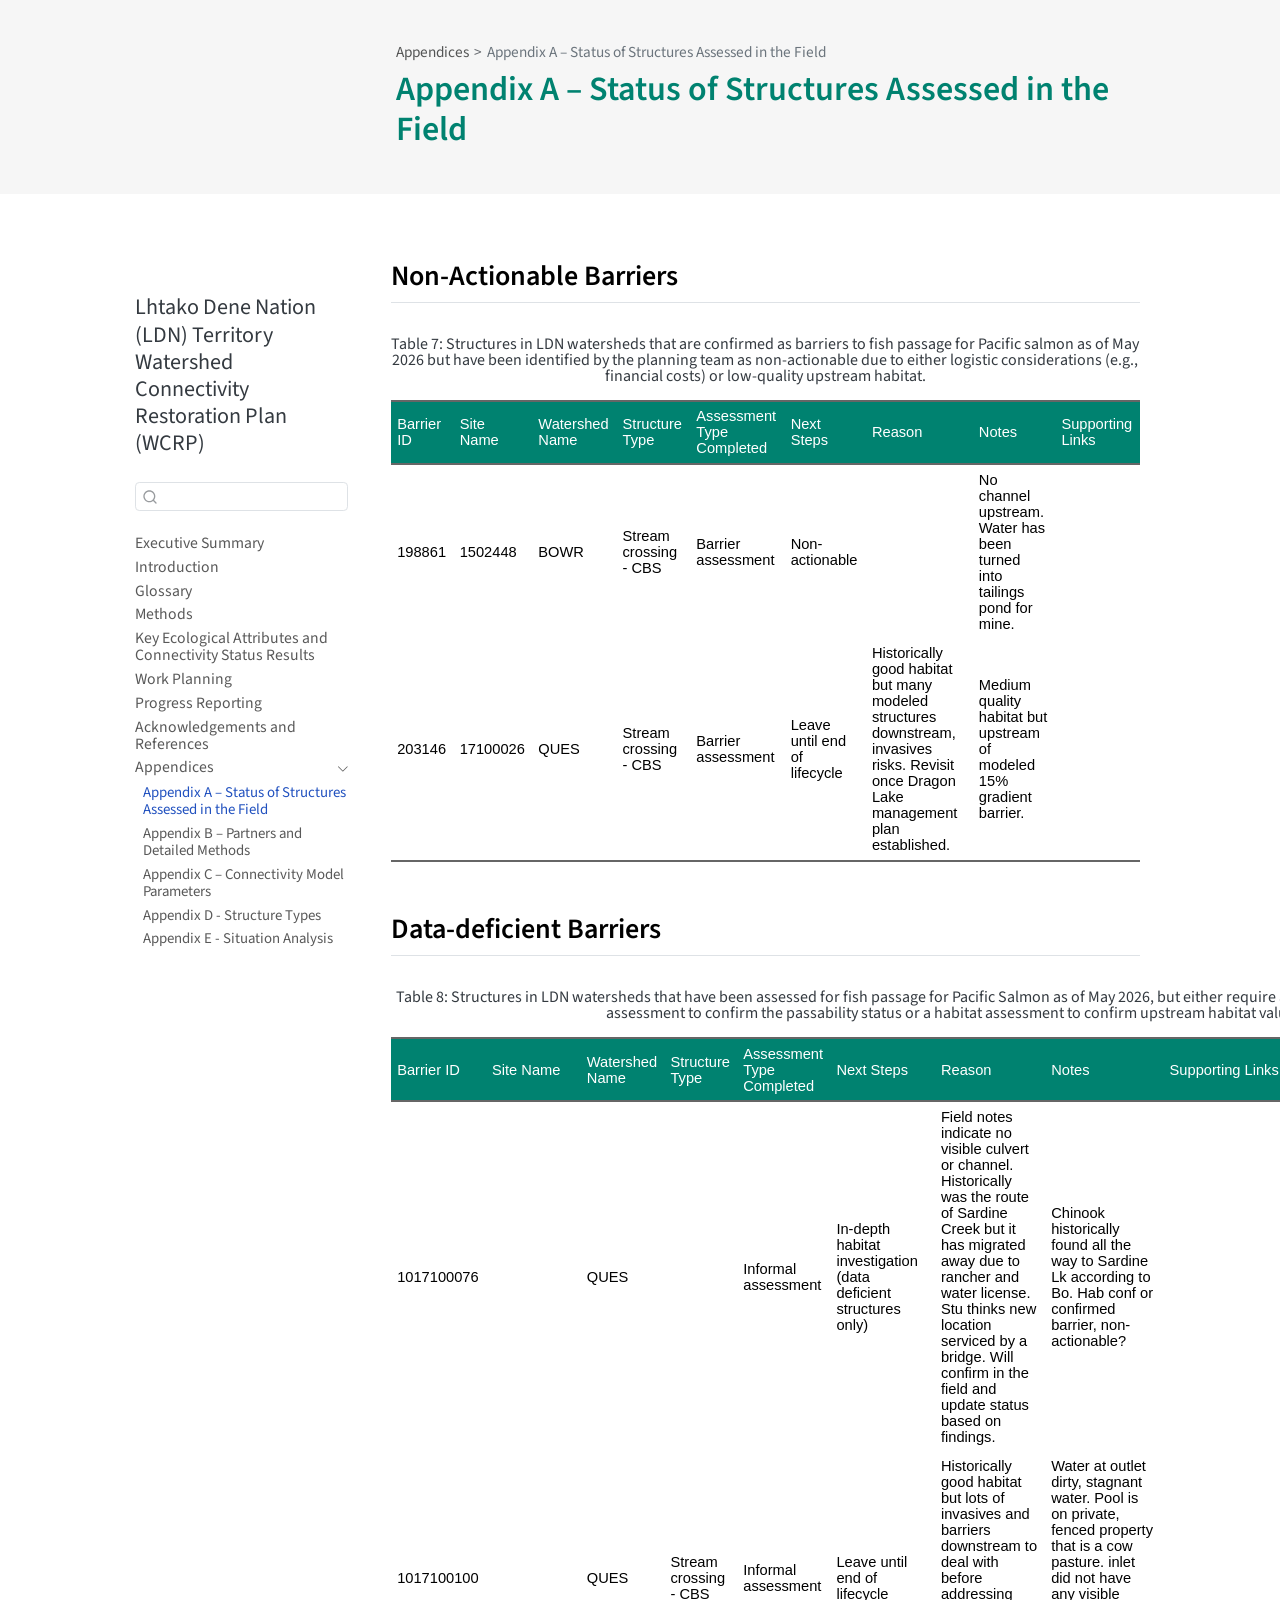
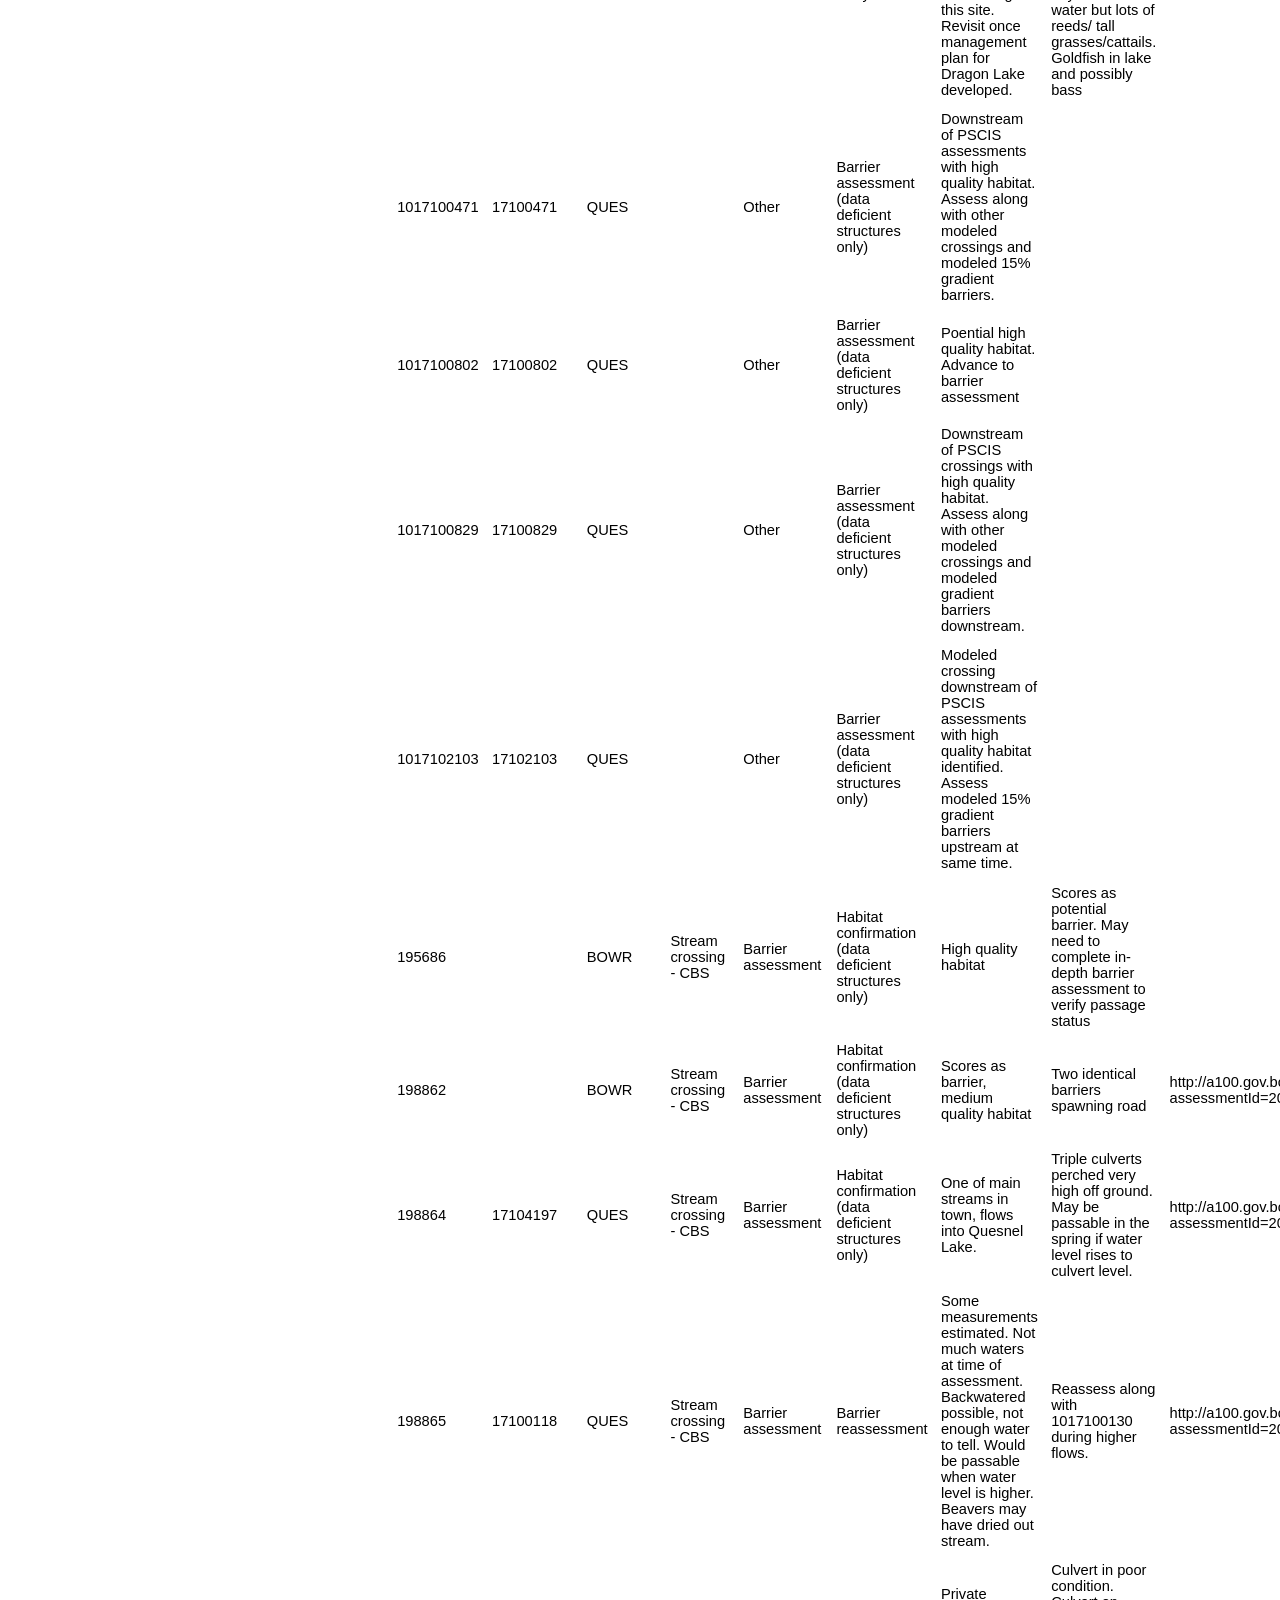
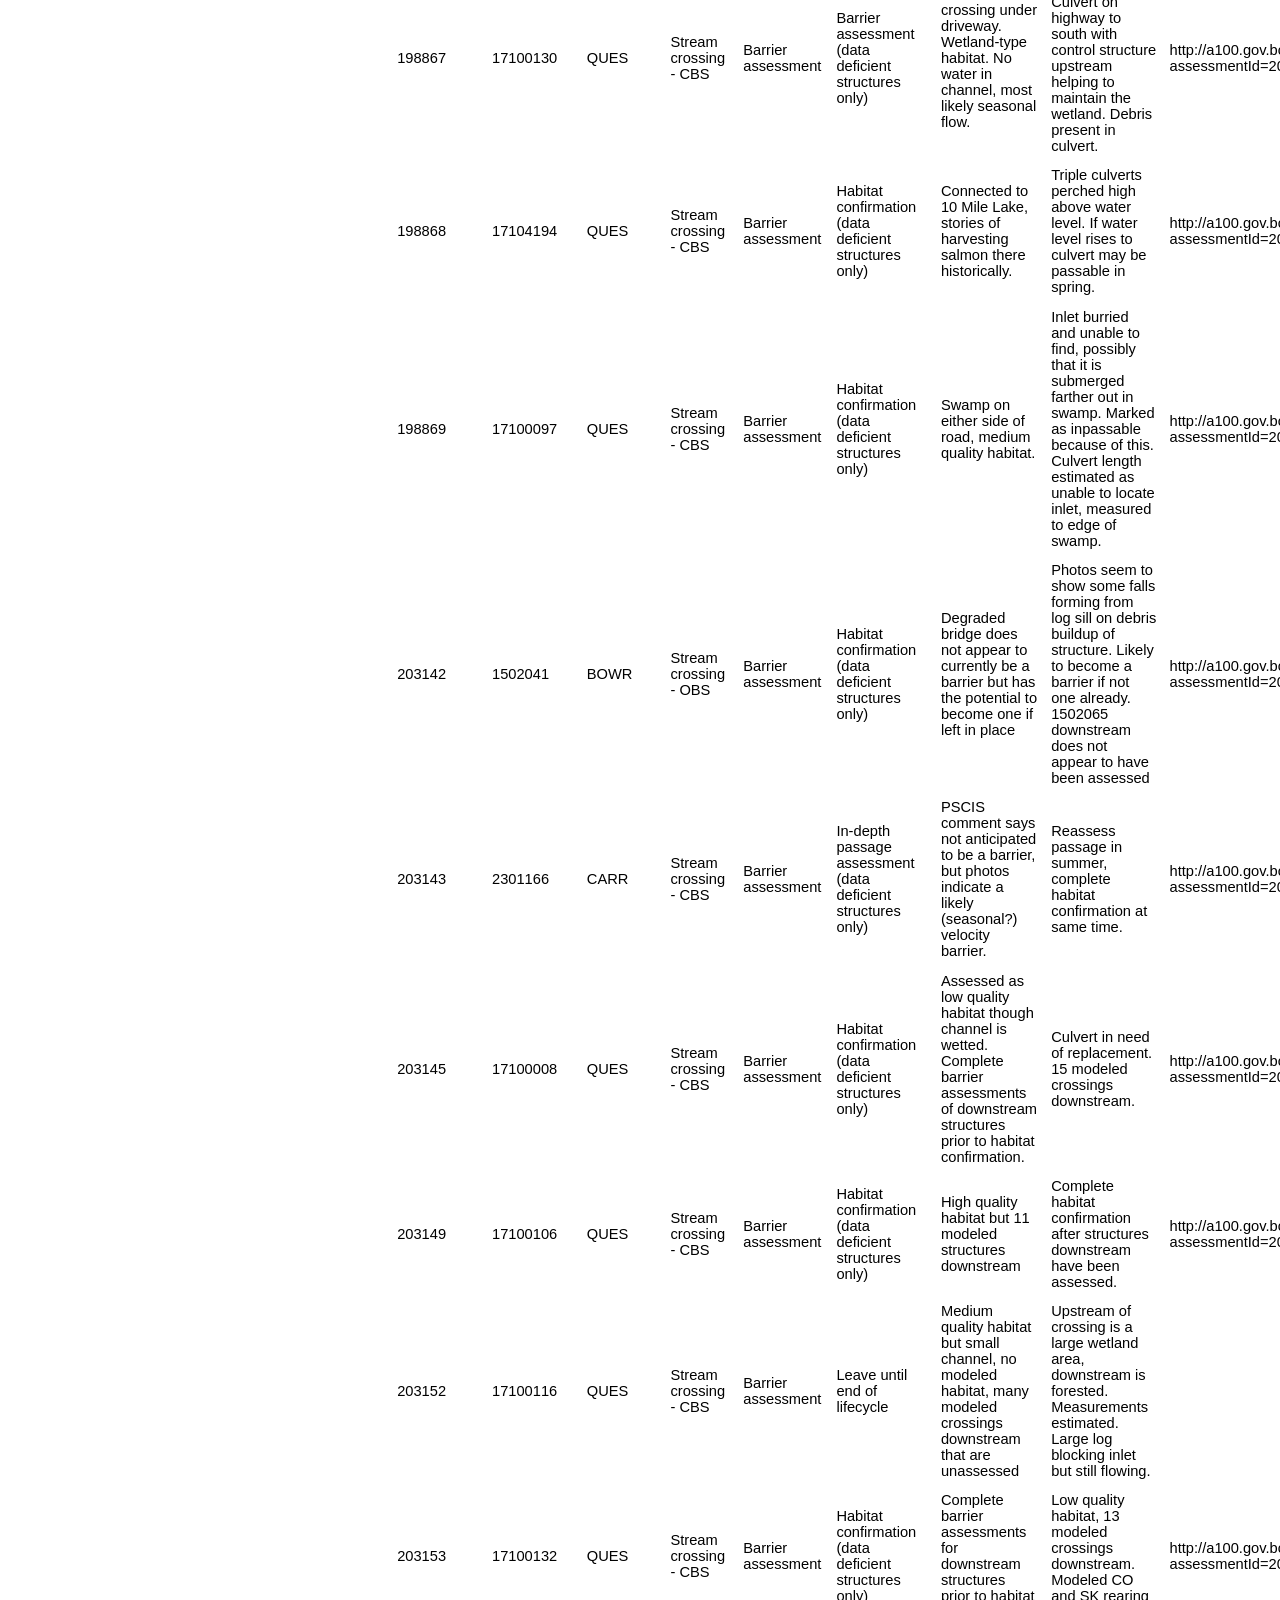
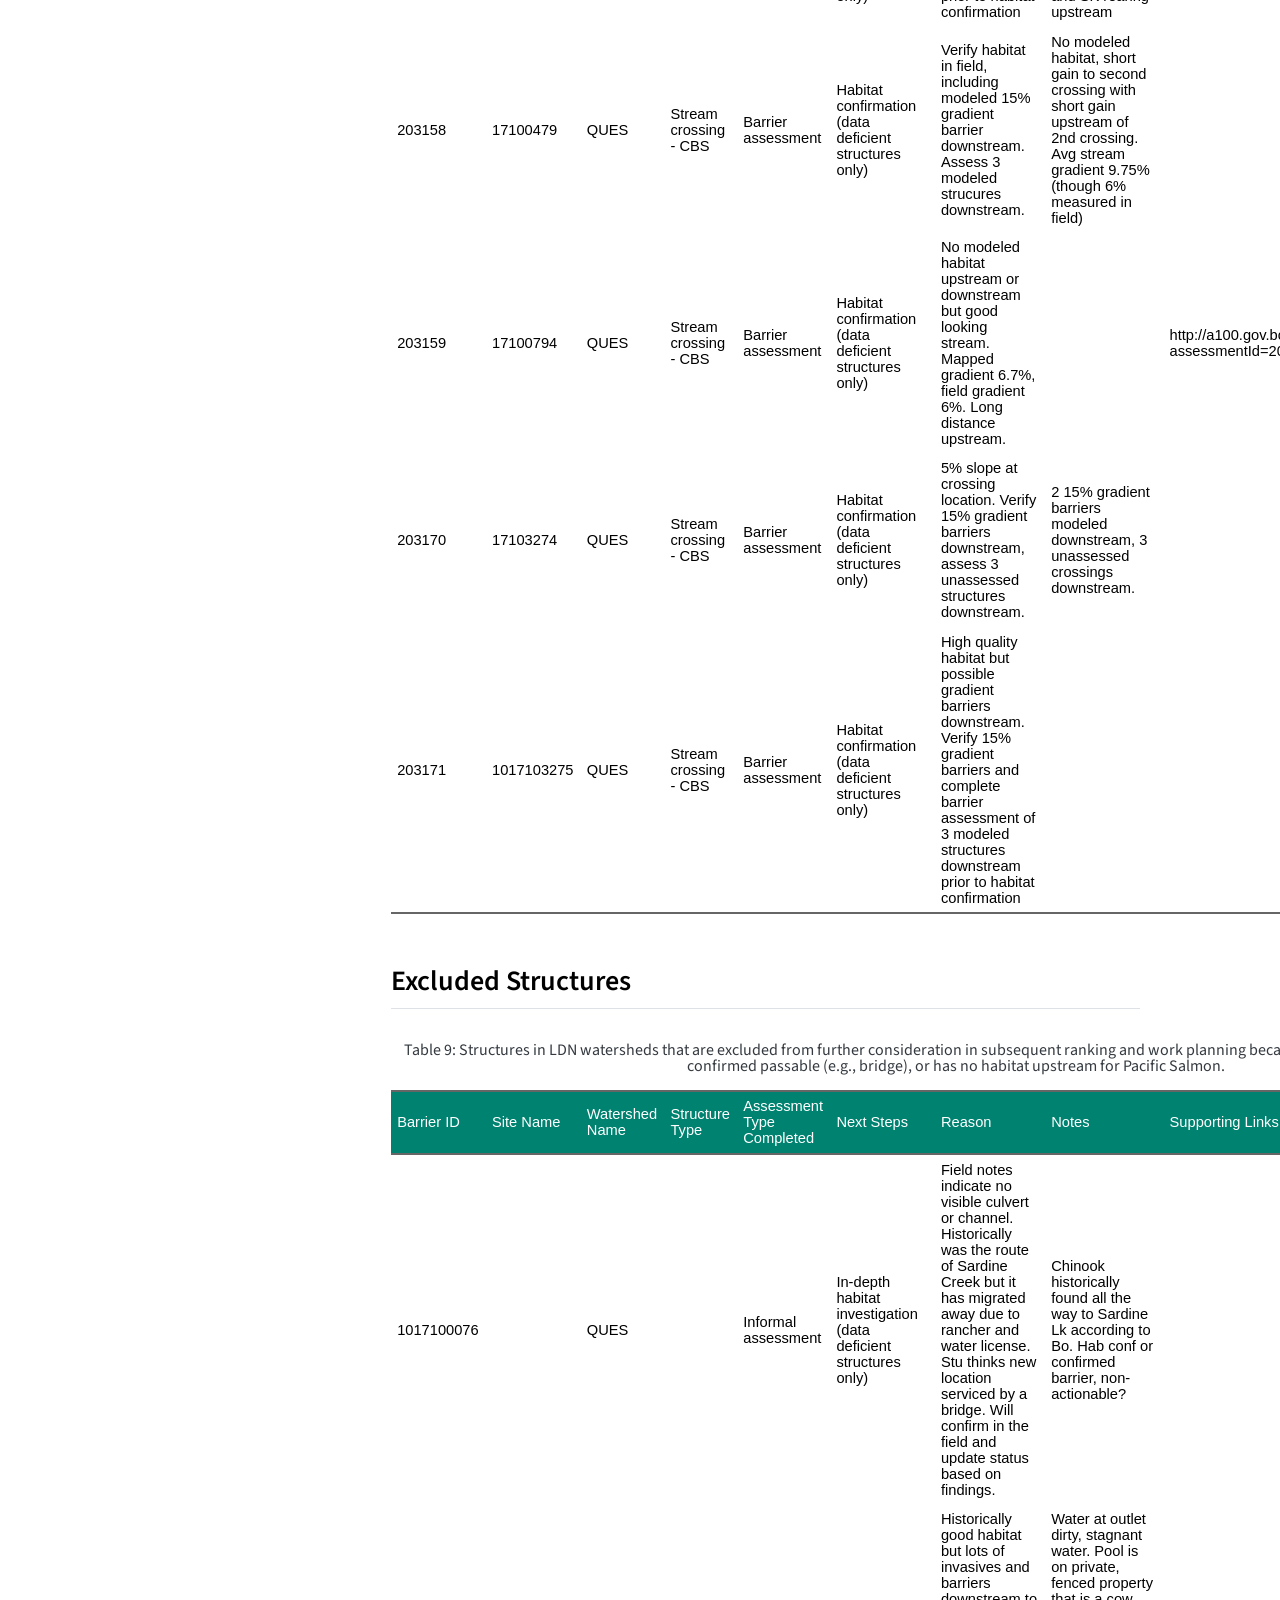
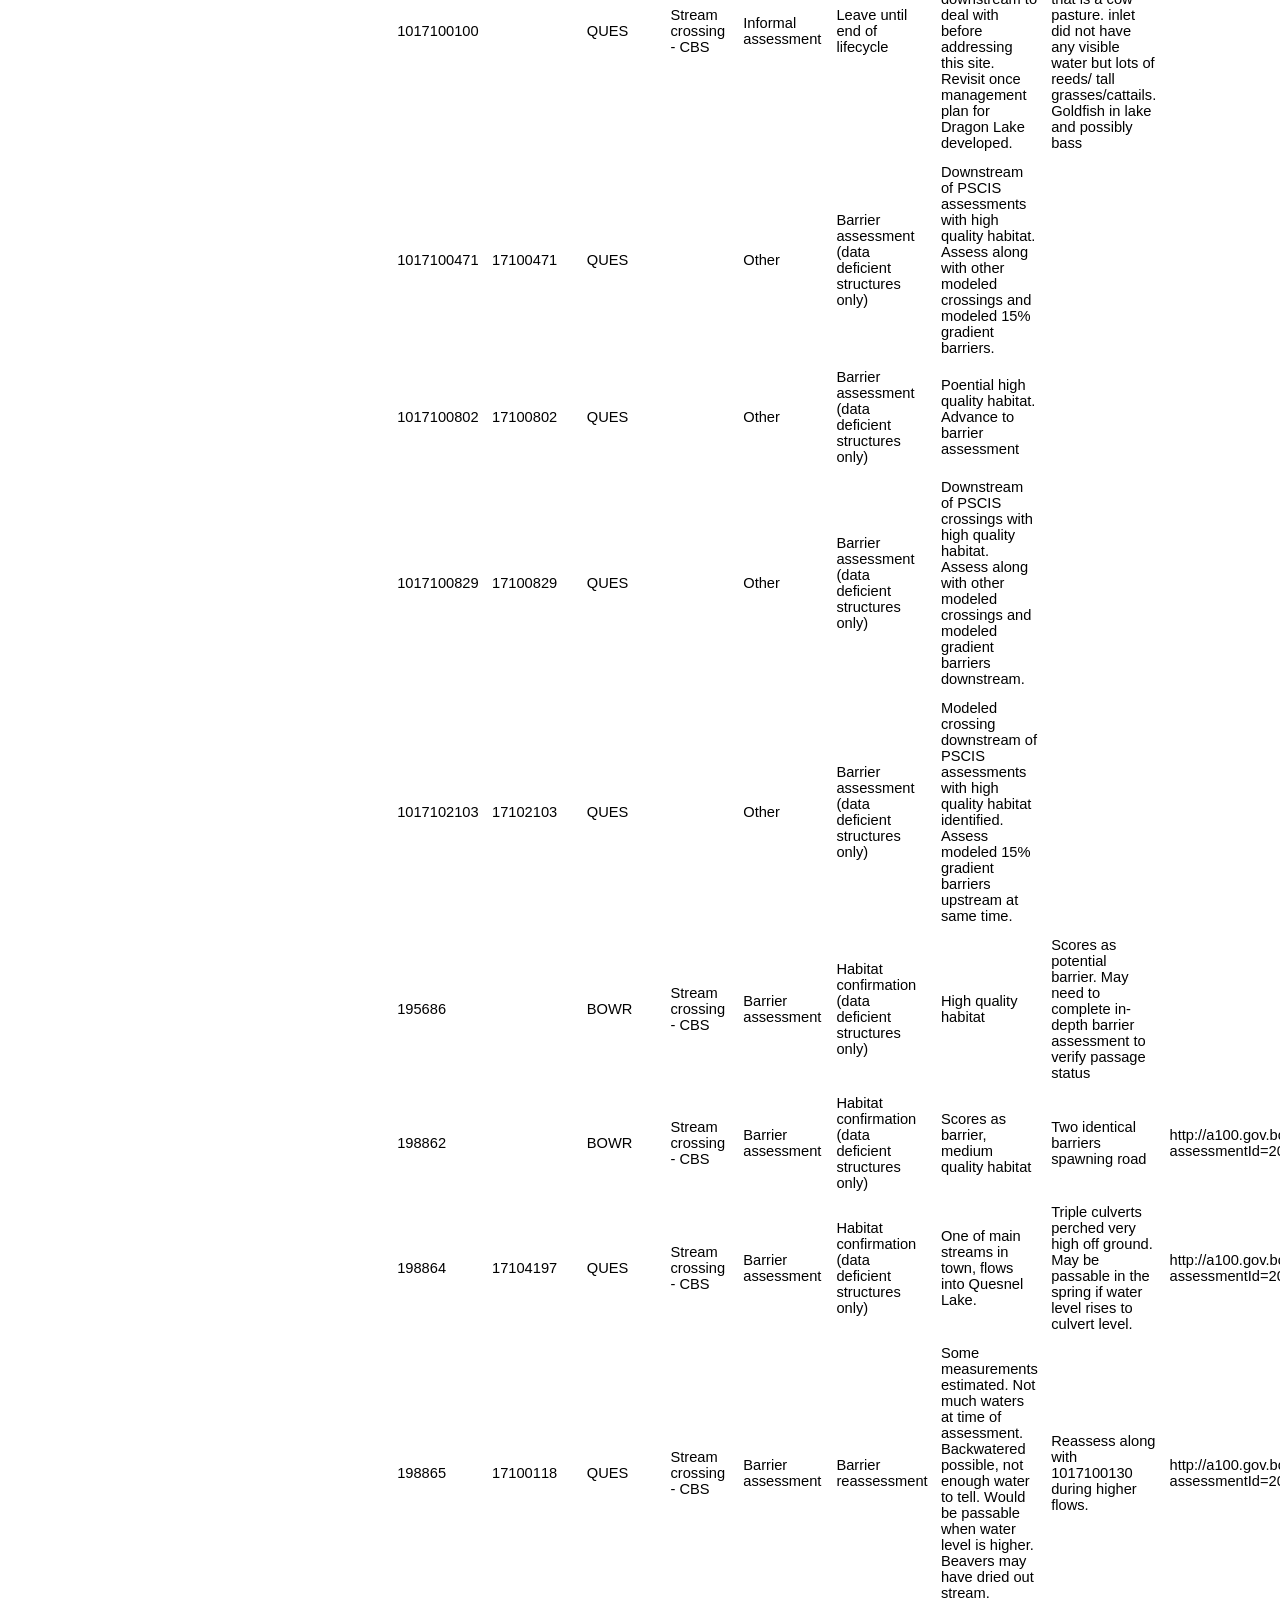
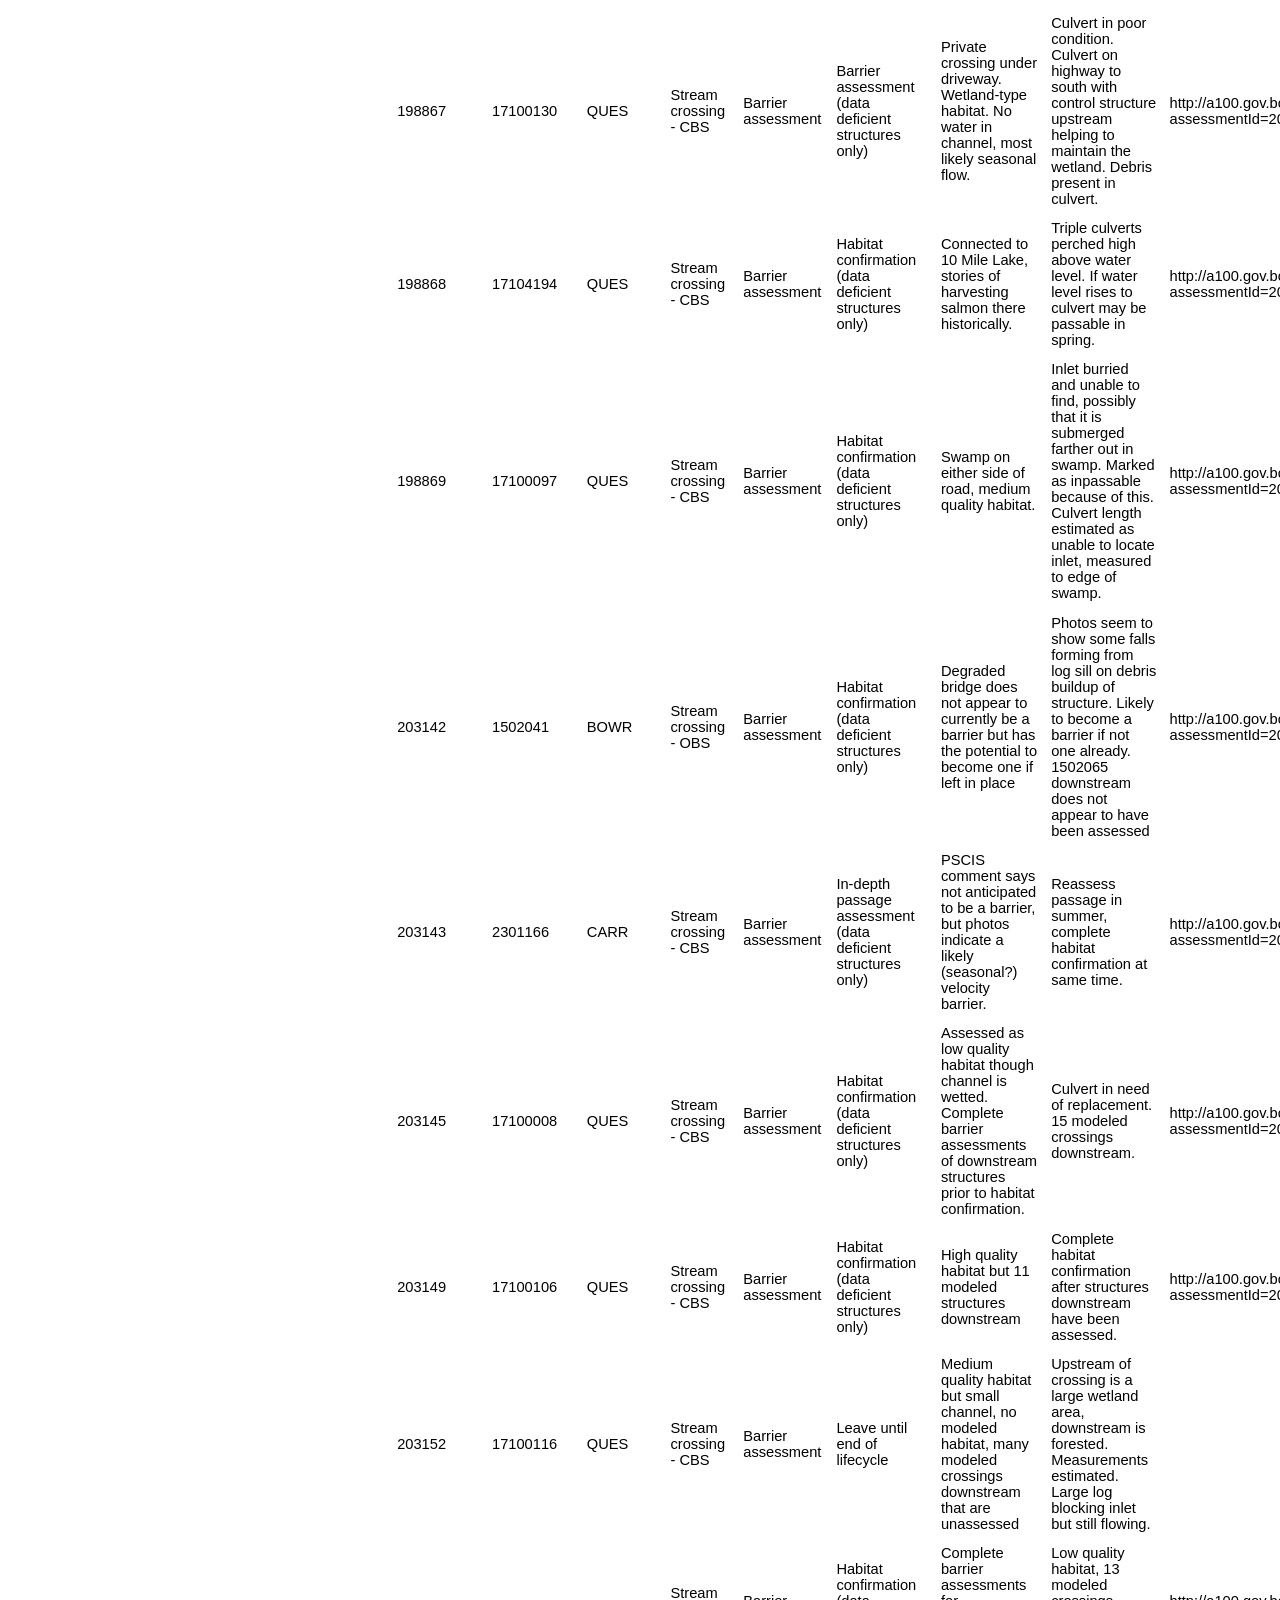
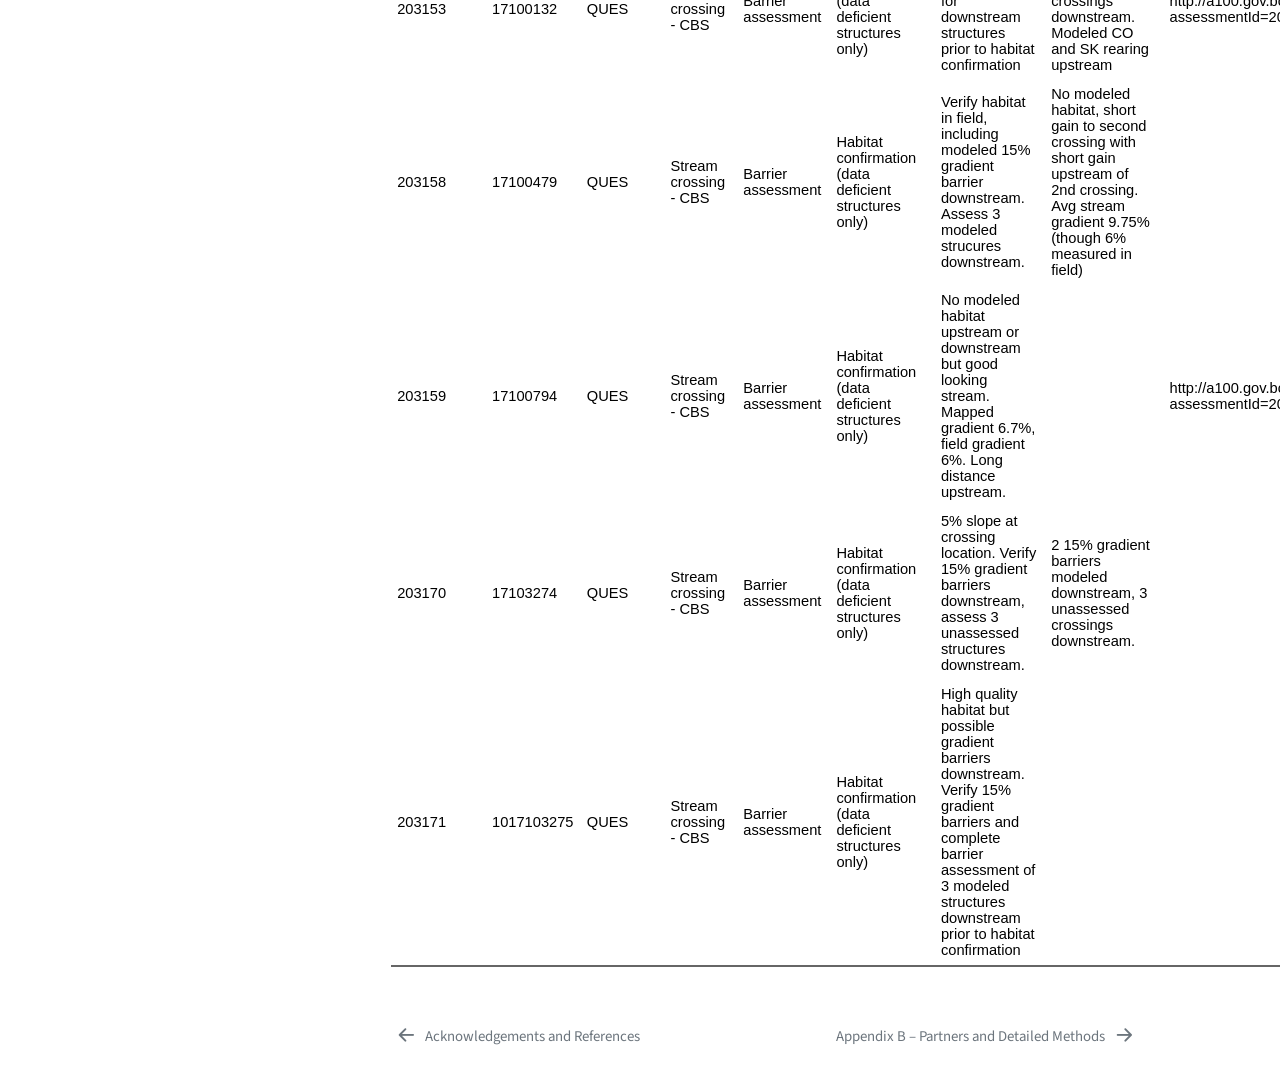
==== commit 1b2b24c9: "render" ====
--- a/_book/content/appendix-a.html
+++ b/_book/content/appendix-a.html
@@ -7,7 +7,7 @@
 <meta name="viewport" content="width=device-width, initial-scale=1.0, user-scalable=yes">
 
 
-<title>Appendix A – Status of Structures Assessed in the Field</title>
+<title>Appendix A – Status of Structures Assessed in the Field – Lhtako Dene Nation (LDN) Territory Watershed Connectivity Restoration Plan (WCRP)</title>
 <style>
 code{white-space: pre-wrap;}
 span.smallcaps{font-variant: small-caps;}
@@ -73,6 +73,10 @@
         background: #f6f6f6;
       }
 </style>
+<link href="../site_libs/tabwid-1.1.3/tabwid.css" rel="stylesheet">
+
+<script src="../site_libs/tabwid-1.1.3/tabwid.js"></script>
+
 
 
 <link rel="stylesheet" href="../style.css">
@@ -116,10 +120,13 @@
   </header><div id="quarto-content" class="quarto-container page-columns page-rows-contents page-layout-article">
 <!-- sidebar -->
   <nav id="quarto-sidebar" class="sidebar collapse collapse-horizontal quarto-sidebar-collapse-item sidebar-navigation floating overflow-auto">
-    <div class="pt-lg-2 mt-2 text-left sidebar-header">
+    <div class="pt-lg-2 mt-2 text-left sidebar-header sidebar-header-stacked">
       <a href="../index.html" class="sidebar-logo-link">
       <img src="../images/logo.png" alt="" class="sidebar-logo py-0 d-lg-inline d-none">
       </a>
+    <div class="sidebar-title mb-0 py-0">
+      <a href="../">Lhtako Dene Nation (LDN) Territory Watershed Connectivity Restoration Plan (WCRP)</a> 
+    </div>
       </div>
         <div class="mt-2 flex-shrink-0 align-items-center">
         <div class="sidebar-search">
@@ -203,6 +210,18 @@
  <span class="menu-text">Appendix C – Connectivity Model Parameters</span></a>
   </div>
 </li>
+          <li class="sidebar-item">
+  <div class="sidebar-item-container"> 
+  <a href="../content/appendix-d.html" class="sidebar-item-text sidebar-link">
+ <span class="menu-text">Appendix D - Structure Types</span></a>
+  </div>
+</li>
+          <li class="sidebar-item">
+  <div class="sidebar-item-container"> 
+  <a href="../content/appendix-e.html" class="sidebar-item-text sidebar-link">
+ <span class="menu-text">Appendix E - Situation Analysis</span></a>
+  </div>
+</li>
       </ul>
   </li>
     </ul>
@@ -220,15 +239,34 @@
 
 <section id="non-actionable-barriers" class="level2">
 <h2 class="anchored" data-anchor-id="non-actionable-barriers">Non-Actionable Barriers</h2>
-<p>Table 7: Structures in LDN watersheds that are confirmed as barriers to fish passage for Pacific salmon as of May 2026 but have been identified by the planning team as non-actionable due to either logistic considerations (e.g., financial costs) or low-quality upstream habitat.</p>
+<div class="cell">
+<style></style>
+<div class="tabwid"><style>.cl-9b53fc52{}.cl-9b4a42c0{font-family:'Arial';font-size:11pt;font-weight:normal;font-style:normal;text-decoration:none;color:rgba(255, 255, 255, 1.00);background-color:transparent;}.cl-9b4a42d4{font-family:'Arial';font-size:11pt;font-weight:normal;font-style:normal;text-decoration:none;color:rgba(0, 0, 0, 1.00);background-color:transparent;}.cl-9b4df190{margin:0;text-align:left;border-bottom: 0 solid rgba(0, 0, 0, 1.00);border-top: 0 solid rgba(0, 0, 0, 1.00);border-left: 0 solid rgba(0, 0, 0, 1.00);border-right: 0 solid rgba(0, 0, 0, 1.00);padding-bottom:5pt;padding-top:5pt;padding-left:5pt;padding-right:5pt;line-height: 1;background-color:transparent;}.cl-9b4e1dc8{width:0.939in;background-color:rgba(0, 130, 112, 1.00);vertical-align: middle;border-bottom: 1.5pt solid rgba(102, 102, 102, 1.00);border-top: 1.5pt solid rgba(102, 102, 102, 1.00);border-left: 0 solid rgba(0, 0, 0, 1.00);border-right: 0 solid rgba(0, 0, 0, 1.00);margin-bottom:0;margin-top:0;margin-left:0;margin-right:0;}.cl-9b4e1dd2{width:0.998in;background-color:rgba(0, 130, 112, 1.00);vertical-align: middle;border-bottom: 1.5pt solid rgba(102, 102, 102, 1.00);border-top: 1.5pt solid rgba(102, 102, 102, 1.00);border-left: 0 solid rgba(0, 0, 0, 1.00);border-right: 0 solid rgba(0, 0, 0, 1.00);margin-bottom:0;margin-top:0;margin-left:0;margin-right:0;}.cl-9b4e1dd3{width:1.474in;background-color:rgba(0, 130, 112, 1.00);vertical-align: middle;border-bottom: 1.5pt solid rgba(102, 102, 102, 1.00);border-top: 1.5pt solid rgba(102, 102, 102, 1.00);border-left: 0 solid rgba(0, 0, 0, 1.00);border-right: 0 solid rgba(0, 0, 0, 1.00);margin-bottom:0;margin-top:0;margin-left:0;margin-right:0;}.cl-9b4e1ddc{width:1.839in;background-color:rgba(0, 130, 112, 1.00);vertical-align: middle;border-bottom: 1.5pt solid rgba(102, 102, 102, 1.00);border-top: 1.5pt solid rgba(102, 102, 102, 1.00);border-left: 0 solid rgba(0, 0, 0, 1.00);border-right: 0 solid rgba(0, 0, 0, 1.00);margin-bottom:0;margin-top:0;margin-left:0;margin-right:0;}.cl-9b4e1ddd{width:2.281in;background-color:rgba(0, 130, 112, 1.00);vertical-align: middle;border-bottom: 1.5pt solid rgba(102, 102, 102, 1.00);border-top: 1.5pt solid rgba(102, 102, 102, 1.00);border-left: 0 solid rgba(0, 0, 0, 1.00);border-right: 0 solid rgba(0, 0, 0, 1.00);margin-bottom:0;margin-top:0;margin-left:0;margin-right:0;}.cl-9b4e1dde{width:2.077in;background-color:rgba(0, 130, 112, 1.00);vertical-align: middle;border-bottom: 1.5pt solid rgba(102, 102, 102, 1.00);border-top: 1.5pt solid rgba(102, 102, 102, 1.00);border-left: 0 solid rgba(0, 0, 0, 1.00);border-right: 0 solid rgba(0, 0, 0, 1.00);margin-bottom:0;margin-top:0;margin-left:0;margin-right:0;}.cl-9b4e1ddf{width:9.822in;background-color:rgba(0, 130, 112, 1.00);vertical-align: middle;border-bottom: 1.5pt solid rgba(102, 102, 102, 1.00);border-top: 1.5pt solid rgba(102, 102, 102, 1.00);border-left: 0 solid rgba(0, 0, 0, 1.00);border-right: 0 solid rgba(0, 0, 0, 1.00);margin-bottom:0;margin-top:0;margin-left:0;margin-right:0;}.cl-9b4e1de6{width:5.245in;background-color:rgba(0, 130, 112, 1.00);vertical-align: middle;border-bottom: 1.5pt solid rgba(102, 102, 102, 1.00);border-top: 1.5pt solid rgba(102, 102, 102, 1.00);border-left: 0 solid rgba(0, 0, 0, 1.00);border-right: 0 solid rgba(0, 0, 0, 1.00);margin-bottom:0;margin-top:0;margin-left:0;margin-right:0;}.cl-9b4e1de7{width:1.423in;background-color:rgba(0, 130, 112, 1.00);vertical-align: middle;border-bottom: 1.5pt solid rgba(102, 102, 102, 1.00);border-top: 1.5pt solid rgba(102, 102, 102, 1.00);border-left: 0 solid rgba(0, 0, 0, 1.00);border-right: 0 solid rgba(0, 0, 0, 1.00);margin-bottom:0;margin-top:0;margin-left:0;margin-right:0;}.cl-9b4e1de8{width:0.939in;background-color:transparent;vertical-align: middle;border-bottom: 0 solid rgba(0, 0, 0, 1.00);border-top: 0 solid rgba(0, 0, 0, 1.00);border-left: 0 solid rgba(0, 0, 0, 1.00);border-right: 0 solid rgba(0, 0, 0, 1.00);margin-bottom:0;margin-top:0;margin-left:0;margin-right:0;}.cl-9b4e1df0{width:0.998in;background-color:transparent;vertical-align: middle;border-bottom: 0 solid rgba(0, 0, 0, 1.00);border-top: 0 solid rgba(0, 0, 0, 1.00);border-left: 0 solid rgba(0, 0, 0, 1.00);border-right: 0 solid rgba(0, 0, 0, 1.00);margin-bottom:0;margin-top:0;margin-left:0;margin-right:0;}.cl-9b4e1df1{width:1.474in;background-color:transparent;vertical-align: middle;border-bottom: 0 solid rgba(0, 0, 0, 1.00);border-top: 0 solid rgba(0, 0, 0, 1.00);border-left: 0 solid rgba(0, 0, 0, 1.00);border-right: 0 solid rgba(0, 0, 0, 1.00);margin-bottom:0;margin-top:0;margin-left:0;margin-right:0;}.cl-9b4e1df2{width:1.839in;background-color:transparent;vertical-align: middle;border-bottom: 0 solid rgba(0, 0, 0, 1.00);border-top: 0 solid rgba(0, 0, 0, 1.00);border-left: 0 solid rgba(0, 0, 0, 1.00);border-right: 0 solid rgba(0, 0, 0, 1.00);margin-bottom:0;margin-top:0;margin-left:0;margin-right:0;}.cl-9b4e1dfa{width:2.281in;background-color:transparent;vertical-align: middle;border-bottom: 0 solid rgba(0, 0, 0, 1.00);border-top: 0 solid rgba(0, 0, 0, 1.00);border-left: 0 solid rgba(0, 0, 0, 1.00);border-right: 0 solid rgba(0, 0, 0, 1.00);margin-bottom:0;margin-top:0;margin-left:0;margin-right:0;}.cl-9b4e1dfb{width:2.077in;background-color:transparent;vertical-align: middle;border-bottom: 0 solid rgba(0, 0, 0, 1.00);border-top: 0 solid rgba(0, 0, 0, 1.00);border-left: 0 solid rgba(0, 0, 0, 1.00);border-right: 0 solid rgba(0, 0, 0, 1.00);margin-bottom:0;margin-top:0;margin-left:0;margin-right:0;}.cl-9b4e1dfc{width:9.822in;background-color:transparent;vertical-align: middle;border-bottom: 0 solid rgba(0, 0, 0, 1.00);border-top: 0 solid rgba(0, 0, 0, 1.00);border-left: 0 solid rgba(0, 0, 0, 1.00);border-right: 0 solid rgba(0, 0, 0, 1.00);margin-bottom:0;margin-top:0;margin-left:0;margin-right:0;}.cl-9b4e1dfd{width:5.245in;background-color:transparent;vertical-align: middle;border-bottom: 0 solid rgba(0, 0, 0, 1.00);border-top: 0 solid rgba(0, 0, 0, 1.00);border-left: 0 solid rgba(0, 0, 0, 1.00);border-right: 0 solid rgba(0, 0, 0, 1.00);margin-bottom:0;margin-top:0;margin-left:0;margin-right:0;}.cl-9b4e1e04{width:1.423in;background-color:transparent;vertical-align: middle;border-bottom: 0 solid rgba(0, 0, 0, 1.00);border-top: 0 solid rgba(0, 0, 0, 1.00);border-left: 0 solid rgba(0, 0, 0, 1.00);border-right: 0 solid rgba(0, 0, 0, 1.00);margin-bottom:0;margin-top:0;margin-left:0;margin-right:0;}.cl-9b4e1e05{width:0.939in;background-color:transparent;vertical-align: middle;border-bottom: 1.5pt solid rgba(102, 102, 102, 1.00);border-top: 0 solid rgba(0, 0, 0, 1.00);border-left: 0 solid rgba(0, 0, 0, 1.00);border-right: 0 solid rgba(0, 0, 0, 1.00);margin-bottom:0;margin-top:0;margin-left:0;margin-right:0;}.cl-9b4e1e06{width:0.998in;background-color:transparent;vertical-align: middle;border-bottom: 1.5pt solid rgba(102, 102, 102, 1.00);border-top: 0 solid rgba(0, 0, 0, 1.00);border-left: 0 solid rgba(0, 0, 0, 1.00);border-right: 0 solid rgba(0, 0, 0, 1.00);margin-bottom:0;margin-top:0;margin-left:0;margin-right:0;}.cl-9b4e1e0e{width:1.474in;background-color:transparent;vertical-align: middle;border-bottom: 1.5pt solid rgba(102, 102, 102, 1.00);border-top: 0 solid rgba(0, 0, 0, 1.00);border-left: 0 solid rgba(0, 0, 0, 1.00);border-right: 0 solid rgba(0, 0, 0, 1.00);margin-bottom:0;margin-top:0;margin-left:0;margin-right:0;}.cl-9b4e1e0f{width:1.839in;background-color:transparent;vertical-align: middle;border-bottom: 1.5pt solid rgba(102, 102, 102, 1.00);border-top: 0 solid rgba(0, 0, 0, 1.00);border-left: 0 solid rgba(0, 0, 0, 1.00);border-right: 0 solid rgba(0, 0, 0, 1.00);margin-bottom:0;margin-top:0;margin-left:0;margin-right:0;}.cl-9b4e1e10{width:2.281in;background-color:transparent;vertical-align: middle;border-bottom: 1.5pt solid rgba(102, 102, 102, 1.00);border-top: 0 solid rgba(0, 0, 0, 1.00);border-left: 0 solid rgba(0, 0, 0, 1.00);border-right: 0 solid rgba(0, 0, 0, 1.00);margin-bottom:0;margin-top:0;margin-left:0;margin-right:0;}.cl-9b4e1e11{width:2.077in;background-color:transparent;vertical-align: middle;border-bottom: 1.5pt solid rgba(102, 102, 102, 1.00);border-top: 0 solid rgba(0, 0, 0, 1.00);border-left: 0 solid rgba(0, 0, 0, 1.00);border-right: 0 solid rgba(0, 0, 0, 1.00);margin-bottom:0;margin-top:0;margin-left:0;margin-right:0;}.cl-9b4e1e12{width:9.822in;background-color:transparent;vertical-align: middle;border-bottom: 1.5pt solid rgba(102, 102, 102, 1.00);border-top: 0 solid rgba(0, 0, 0, 1.00);border-left: 0 solid rgba(0, 0, 0, 1.00);border-right: 0 solid rgba(0, 0, 0, 1.00);margin-bottom:0;margin-top:0;margin-left:0;margin-right:0;}.cl-9b4e1e18{width:5.245in;background-color:transparent;vertical-align: middle;border-bottom: 1.5pt solid rgba(102, 102, 102, 1.00);border-top: 0 solid rgba(0, 0, 0, 1.00);border-left: 0 solid rgba(0, 0, 0, 1.00);border-right: 0 solid rgba(0, 0, 0, 1.00);margin-bottom:0;margin-top:0;margin-left:0;margin-right:0;}.cl-9b4e1e19{width:1.423in;background-color:transparent;vertical-align: middle;border-bottom: 1.5pt solid rgba(102, 102, 102, 1.00);border-top: 0 solid rgba(0, 0, 0, 1.00);border-left: 0 solid rgba(0, 0, 0, 1.00);border-right: 0 solid rgba(0, 0, 0, 1.00);margin-bottom:0;margin-top:0;margin-left:0;margin-right:0;}</style><table data-quarto-disable-processing="true" class="cl-9b53fc52"><caption><p>Table 7: Structures in LDN watersheds that are confirmed as barriers
+to fish passage for Pacific salmon as of May 2026 but have been
+identified by the planning team as non-actionable due to either logistic
+considerations (e.g., financial costs) or low-quality upstream
+habitat.</p></caption><thead><tr style="overflow-wrap:break-word;"><th class="cl-9b4e1dc8"><p class="cl-9b4df190"><span class="cl-9b4a42c0">Barrier ID</span></p></th><th class="cl-9b4e1dd2"><p class="cl-9b4df190"><span class="cl-9b4a42c0">Site Name</span></p></th><th class="cl-9b4e1dd3"><p class="cl-9b4df190"><span class="cl-9b4a42c0">Watershed Name</span></p></th><th class="cl-9b4e1ddc"><p class="cl-9b4df190"><span class="cl-9b4a42c0">Structure Type</span></p></th><th class="cl-9b4e1ddd"><p class="cl-9b4df190"><span class="cl-9b4a42c0">Assessment Type Completed</span></p></th><th class="cl-9b4e1dde"><p class="cl-9b4df190"><span class="cl-9b4a42c0">Next Steps</span></p></th><th class="cl-9b4e1ddf"><p class="cl-9b4df190"><span class="cl-9b4a42c0">Reason</span></p></th><th class="cl-9b4e1de6"><p class="cl-9b4df190"><span class="cl-9b4a42c0">Notes</span></p></th><th class="cl-9b4e1de7"><p class="cl-9b4df190"><span class="cl-9b4a42c0">Supporting Links</span></p></th></tr></thead><tbody><tr style="overflow-wrap:break-word;"><td class="cl-9b4e1de8"><p class="cl-9b4df190"><span class="cl-9b4a42d4">198861</span></p></td><td class="cl-9b4e1df0"><p class="cl-9b4df190"><span class="cl-9b4a42d4">1502448</span></p></td><td class="cl-9b4e1df1"><p class="cl-9b4df190"><span class="cl-9b4a42d4">BOWR</span></p></td><td class="cl-9b4e1df2"><p class="cl-9b4df190"><span class="cl-9b4a42d4">Stream crossing - CBS</span></p></td><td class="cl-9b4e1dfa"><p class="cl-9b4df190"><span class="cl-9b4a42d4">Barrier assessment</span></p></td><td class="cl-9b4e1dfb"><p class="cl-9b4df190"><span class="cl-9b4a42d4">Non-actionable</span></p></td><td class="cl-9b4e1dfc"><p class="cl-9b4df190"><span class="cl-9b4a42d4"></span></p></td><td class="cl-9b4e1dfd"><p class="cl-9b4df190"><span class="cl-9b4a42d4">No channel upstream. Water has been turned into tailings pond for mine. </span></p></td><td class="cl-9b4e1e04"><p class="cl-9b4df190"><span class="cl-9b4a42d4"></span></p></td></tr><tr style="overflow-wrap:break-word;"><td class="cl-9b4e1e05"><p class="cl-9b4df190"><span class="cl-9b4a42d4">203146</span></p></td><td class="cl-9b4e1e06"><p class="cl-9b4df190"><span class="cl-9b4a42d4">17100026</span></p></td><td class="cl-9b4e1e0e"><p class="cl-9b4df190"><span class="cl-9b4a42d4">QUES</span></p></td><td class="cl-9b4e1e0f"><p class="cl-9b4df190"><span class="cl-9b4a42d4">Stream crossing - CBS</span></p></td><td class="cl-9b4e1e10"><p class="cl-9b4df190"><span class="cl-9b4a42d4">Barrier assessment</span></p></td><td class="cl-9b4e1e11"><p class="cl-9b4df190"><span class="cl-9b4a42d4">Leave until end of lifecycle</span></p></td><td class="cl-9b4e1e12"><p class="cl-9b4df190"><span class="cl-9b4a42d4">Historically good habitat but many modeled structures downstream, invasives risks. Revisit once Dragon Lake management plan established.</span></p></td><td class="cl-9b4e1e18"><p class="cl-9b4df190"><span class="cl-9b4a42d4">Medium quality habitat but upstream of modeled 15% gradient barrier. </span></p></td><td class="cl-9b4e1e19"><p class="cl-9b4df190"><span class="cl-9b4a42d4"></span></p></td></tr></tbody></table></div>
+</div>
 </section>
 <section id="data-deficient-barriers" class="level2 unnumbered">
 <h2 class="unnumbered anchored" data-anchor-id="data-deficient-barriers">Data-deficient Barriers</h2>
-<p>Table 8: Structures in LDN watersheds that have been assessed for fish passage for Pacific Salmon as of May 2026, but either require an additional in-depth fish-passage assessment to confirm the passability status or a habitat assessment to confirm upstream habitat values.</p>
+<div class="cell">
+<style></style>
+<div class="tabwid"><style>.cl-9b7c0d64{}.cl-9b72fb48{font-family:'Arial';font-size:11pt;font-weight:normal;font-style:normal;text-decoration:none;color:rgba(255, 255, 255, 1.00);background-color:transparent;}.cl-9b72fb5c{font-family:'Arial';font-size:11pt;font-weight:normal;font-style:normal;text-decoration:none;color:rgba(0, 0, 0, 1.00);background-color:transparent;}.cl-9b7623e0{margin:0;text-align:left;border-bottom: 0 solid rgba(0, 0, 0, 1.00);border-top: 0 solid rgba(0, 0, 0, 1.00);border-left: 0 solid rgba(0, 0, 0, 1.00);border-right: 0 solid rgba(0, 0, 0, 1.00);padding-bottom:5pt;padding-top:5pt;padding-left:5pt;padding-right:5pt;line-height: 1;background-color:transparent;}.cl-9b764ffa{width:1.135in;background-color:rgba(0, 130, 112, 1.00);vertical-align: middle;border-bottom: 1.5pt solid rgba(102, 102, 102, 1.00);border-top: 1.5pt solid rgba(102, 102, 102, 1.00);border-left: 0 solid rgba(0, 0, 0, 1.00);border-right: 0 solid rgba(0, 0, 0, 1.00);margin-bottom:0;margin-top:0;margin-left:0;margin-right:0;}.cl-9b765004{width:1.474in;background-color:rgba(0, 130, 112, 1.00);vertical-align: middle;border-bottom: 1.5pt solid rgba(102, 102, 102, 1.00);border-top: 1.5pt solid rgba(102, 102, 102, 1.00);border-left: 0 solid rgba(0, 0, 0, 1.00);border-right: 0 solid rgba(0, 0, 0, 1.00);margin-bottom:0;margin-top:0;margin-left:0;margin-right:0;}.cl-9b765005{width:1.847in;background-color:rgba(0, 130, 112, 1.00);vertical-align: middle;border-bottom: 1.5pt solid rgba(102, 102, 102, 1.00);border-top: 1.5pt solid rgba(102, 102, 102, 1.00);border-left: 0 solid rgba(0, 0, 0, 1.00);border-right: 0 solid rgba(0, 0, 0, 1.00);margin-bottom:0;margin-top:0;margin-left:0;margin-right:0;}.cl-9b76500e{width:2.281in;background-color:rgba(0, 130, 112, 1.00);vertical-align: middle;border-bottom: 1.5pt solid rgba(102, 102, 102, 1.00);border-top: 1.5pt solid rgba(102, 102, 102, 1.00);border-left: 0 solid rgba(0, 0, 0, 1.00);border-right: 0 solid rgba(0, 0, 0, 1.00);margin-bottom:0;margin-top:0;margin-left:0;margin-right:0;}.cl-9b76500f{width:4.412in;background-color:rgba(0, 130, 112, 1.00);vertical-align: middle;border-bottom: 1.5pt solid rgba(102, 102, 102, 1.00);border-top: 1.5pt solid rgba(102, 102, 102, 1.00);border-left: 0 solid rgba(0, 0, 0, 1.00);border-right: 0 solid rgba(0, 0, 0, 1.00);margin-bottom:0;margin-top:0;margin-left:0;margin-right:0;}.cl-9b765010{width:17.669in;background-color:rgba(0, 130, 112, 1.00);vertical-align: middle;border-bottom: 1.5pt solid rgba(102, 102, 102, 1.00);border-top: 1.5pt solid rgba(102, 102, 102, 1.00);border-left: 0 solid rgba(0, 0, 0, 1.00);border-right: 0 solid rgba(0, 0, 0, 1.00);margin-bottom:0;margin-top:0;margin-left:0;margin-right:0;}.cl-9b765011{width:13.907in;background-color:rgba(0, 130, 112, 1.00);vertical-align: middle;border-bottom: 1.5pt solid rgba(102, 102, 102, 1.00);border-top: 1.5pt solid rgba(102, 102, 102, 1.00);border-left: 0 solid rgba(0, 0, 0, 1.00);border-right: 0 solid rgba(0, 0, 0, 1.00);margin-bottom:0;margin-top:0;margin-left:0;margin-right:0;}.cl-9b765018{width:5.453in;background-color:rgba(0, 130, 112, 1.00);vertical-align: middle;border-bottom: 1.5pt solid rgba(102, 102, 102, 1.00);border-top: 1.5pt solid rgba(102, 102, 102, 1.00);border-left: 0 solid rgba(0, 0, 0, 1.00);border-right: 0 solid rgba(0, 0, 0, 1.00);margin-bottom:0;margin-top:0;margin-left:0;margin-right:0;}.cl-9b765019{width:1.135in;background-color:transparent;vertical-align: middle;border-bottom: 0 solid rgba(0, 0, 0, 1.00);border-top: 0 solid rgba(0, 0, 0, 1.00);border-left: 0 solid rgba(0, 0, 0, 1.00);border-right: 0 solid rgba(0, 0, 0, 1.00);margin-bottom:0;margin-top:0;margin-left:0;margin-right:0;}.cl-9b76501a{width:1.474in;background-color:transparent;vertical-align: middle;border-bottom: 0 solid rgba(0, 0, 0, 1.00);border-top: 0 solid rgba(0, 0, 0, 1.00);border-left: 0 solid rgba(0, 0, 0, 1.00);border-right: 0 solid rgba(0, 0, 0, 1.00);margin-bottom:0;margin-top:0;margin-left:0;margin-right:0;}.cl-9b76501b{width:1.847in;background-color:transparent;vertical-align: middle;border-bottom: 0 solid rgba(0, 0, 0, 1.00);border-top: 0 solid rgba(0, 0, 0, 1.00);border-left: 0 solid rgba(0, 0, 0, 1.00);border-right: 0 solid rgba(0, 0, 0, 1.00);margin-bottom:0;margin-top:0;margin-left:0;margin-right:0;}.cl-9b765022{width:2.281in;background-color:transparent;vertical-align: middle;border-bottom: 0 solid rgba(0, 0, 0, 1.00);border-top: 0 solid rgba(0, 0, 0, 1.00);border-left: 0 solid rgba(0, 0, 0, 1.00);border-right: 0 solid rgba(0, 0, 0, 1.00);margin-bottom:0;margin-top:0;margin-left:0;margin-right:0;}.cl-9b76502c{width:4.412in;background-color:transparent;vertical-align: middle;border-bottom: 0 solid rgba(0, 0, 0, 1.00);border-top: 0 solid rgba(0, 0, 0, 1.00);border-left: 0 solid rgba(0, 0, 0, 1.00);border-right: 0 solid rgba(0, 0, 0, 1.00);margin-bottom:0;margin-top:0;margin-left:0;margin-right:0;}.cl-9b76502d{width:17.669in;background-color:transparent;vertical-align: middle;border-bottom: 0 solid rgba(0, 0, 0, 1.00);border-top: 0 solid rgba(0, 0, 0, 1.00);border-left: 0 solid rgba(0, 0, 0, 1.00);border-right: 0 solid rgba(0, 0, 0, 1.00);margin-bottom:0;margin-top:0;margin-left:0;margin-right:0;}.cl-9b76502e{width:13.907in;background-color:transparent;vertical-align: middle;border-bottom: 0 solid rgba(0, 0, 0, 1.00);border-top: 0 solid rgba(0, 0, 0, 1.00);border-left: 0 solid rgba(0, 0, 0, 1.00);border-right: 0 solid rgba(0, 0, 0, 1.00);margin-bottom:0;margin-top:0;margin-left:0;margin-right:0;}.cl-9b76502f{width:5.453in;background-color:transparent;vertical-align: middle;border-bottom: 0 solid rgba(0, 0, 0, 1.00);border-top: 0 solid rgba(0, 0, 0, 1.00);border-left: 0 solid rgba(0, 0, 0, 1.00);border-right: 0 solid rgba(0, 0, 0, 1.00);margin-bottom:0;margin-top:0;margin-left:0;margin-right:0;}.cl-9b765036{width:1.135in;background-color:transparent;vertical-align: middle;border-bottom: 0 solid rgba(0, 0, 0, 1.00);border-top: 0 solid rgba(0, 0, 0, 1.00);border-left: 0 solid rgba(0, 0, 0, 1.00);border-right: 0 solid rgba(0, 0, 0, 1.00);margin-bottom:0;margin-top:0;margin-left:0;margin-right:0;}.cl-9b765037{width:1.474in;background-color:transparent;vertical-align: middle;border-bottom: 0 solid rgba(0, 0, 0, 1.00);border-top: 0 solid rgba(0, 0, 0, 1.00);border-left: 0 solid rgba(0, 0, 0, 1.00);border-right: 0 solid rgba(0, 0, 0, 1.00);margin-bottom:0;margin-top:0;margin-left:0;margin-right:0;}.cl-9b765040{width:1.847in;background-color:transparent;vertical-align: middle;border-bottom: 0 solid rgba(0, 0, 0, 1.00);border-top: 0 solid rgba(0, 0, 0, 1.00);border-left: 0 solid rgba(0, 0, 0, 1.00);border-right: 0 solid rgba(0, 0, 0, 1.00);margin-bottom:0;margin-top:0;margin-left:0;margin-right:0;}.cl-9b765041{width:2.281in;background-color:transparent;vertical-align: middle;border-bottom: 0 solid rgba(0, 0, 0, 1.00);border-top: 0 solid rgba(0, 0, 0, 1.00);border-left: 0 solid rgba(0, 0, 0, 1.00);border-right: 0 solid rgba(0, 0, 0, 1.00);margin-bottom:0;margin-top:0;margin-left:0;margin-right:0;}.cl-9b765042{width:4.412in;background-color:transparent;vertical-align: middle;border-bottom: 0 solid rgba(0, 0, 0, 1.00);border-top: 0 solid rgba(0, 0, 0, 1.00);border-left: 0 solid rgba(0, 0, 0, 1.00);border-right: 0 solid rgba(0, 0, 0, 1.00);margin-bottom:0;margin-top:0;margin-left:0;margin-right:0;}.cl-9b765043{width:17.669in;background-color:transparent;vertical-align: middle;border-bottom: 0 solid rgba(0, 0, 0, 1.00);border-top: 0 solid rgba(0, 0, 0, 1.00);border-left: 0 solid rgba(0, 0, 0, 1.00);border-right: 0 solid rgba(0, 0, 0, 1.00);margin-bottom:0;margin-top:0;margin-left:0;margin-right:0;}.cl-9b76504a{width:13.907in;background-color:transparent;vertical-align: middle;border-bottom: 0 solid rgba(0, 0, 0, 1.00);border-top: 0 solid rgba(0, 0, 0, 1.00);border-left: 0 solid rgba(0, 0, 0, 1.00);border-right: 0 solid rgba(0, 0, 0, 1.00);margin-bottom:0;margin-top:0;margin-left:0;margin-right:0;}.cl-9b76504b{width:5.453in;background-color:transparent;vertical-align: middle;border-bottom: 0 solid rgba(0, 0, 0, 1.00);border-top: 0 solid rgba(0, 0, 0, 1.00);border-left: 0 solid rgba(0, 0, 0, 1.00);border-right: 0 solid rgba(0, 0, 0, 1.00);margin-bottom:0;margin-top:0;margin-left:0;margin-right:0;}.cl-9b76504c{width:1.135in;background-color:transparent;vertical-align: middle;border-bottom: 1.5pt solid rgba(102, 102, 102, 1.00);border-top: 0 solid rgba(0, 0, 0, 1.00);border-left: 0 solid rgba(0, 0, 0, 1.00);border-right: 0 solid rgba(0, 0, 0, 1.00);margin-bottom:0;margin-top:0;margin-left:0;margin-right:0;}.cl-9b76504d{width:1.474in;background-color:transparent;vertical-align: middle;border-bottom: 1.5pt solid rgba(102, 102, 102, 1.00);border-top: 0 solid rgba(0, 0, 0, 1.00);border-left: 0 solid rgba(0, 0, 0, 1.00);border-right: 0 solid rgba(0, 0, 0, 1.00);margin-bottom:0;margin-top:0;margin-left:0;margin-right:0;}.cl-9b765054{width:1.847in;background-color:transparent;vertical-align: middle;border-bottom: 1.5pt solid rgba(102, 102, 102, 1.00);border-top: 0 solid rgba(0, 0, 0, 1.00);border-left: 0 solid rgba(0, 0, 0, 1.00);border-right: 0 solid rgba(0, 0, 0, 1.00);margin-bottom:0;margin-top:0;margin-left:0;margin-right:0;}.cl-9b76505e{width:2.281in;background-color:transparent;vertical-align: middle;border-bottom: 1.5pt solid rgba(102, 102, 102, 1.00);border-top: 0 solid rgba(0, 0, 0, 1.00);border-left: 0 solid rgba(0, 0, 0, 1.00);border-right: 0 solid rgba(0, 0, 0, 1.00);margin-bottom:0;margin-top:0;margin-left:0;margin-right:0;}.cl-9b76505f{width:4.412in;background-color:transparent;vertical-align: middle;border-bottom: 1.5pt solid rgba(102, 102, 102, 1.00);border-top: 0 solid rgba(0, 0, 0, 1.00);border-left: 0 solid rgba(0, 0, 0, 1.00);border-right: 0 solid rgba(0, 0, 0, 1.00);margin-bottom:0;margin-top:0;margin-left:0;margin-right:0;}.cl-9b765068{width:17.669in;background-color:transparent;vertical-align: middle;border-bottom: 1.5pt solid rgba(102, 102, 102, 1.00);border-top: 0 solid rgba(0, 0, 0, 1.00);border-left: 0 solid rgba(0, 0, 0, 1.00);border-right: 0 solid rgba(0, 0, 0, 1.00);margin-bottom:0;margin-top:0;margin-left:0;margin-right:0;}.cl-9b765069{width:13.907in;background-color:transparent;vertical-align: middle;border-bottom: 1.5pt solid rgba(102, 102, 102, 1.00);border-top: 0 solid rgba(0, 0, 0, 1.00);border-left: 0 solid rgba(0, 0, 0, 1.00);border-right: 0 solid rgba(0, 0, 0, 1.00);margin-bottom:0;margin-top:0;margin-left:0;margin-right:0;}.cl-9b76506a{width:5.453in;background-color:transparent;vertical-align: middle;border-bottom: 1.5pt solid rgba(102, 102, 102, 1.00);border-top: 0 solid rgba(0, 0, 0, 1.00);border-left: 0 solid rgba(0, 0, 0, 1.00);border-right: 0 solid rgba(0, 0, 0, 1.00);margin-bottom:0;margin-top:0;margin-left:0;margin-right:0;}</style><table data-quarto-disable-processing="true" class="cl-9b7c0d64"><caption><p>Table 8: Structures in LDN watersheds that have been assessed for
+fish passage for Pacific Salmon as of May 2026, but either require an
+additional in-depth fish-passage assessment to confirm the passability
+status or a habitat assessment to confirm upstream habitat values.</p></caption><thead><tr style="overflow-wrap:break-word;"><th class="cl-9b764ffa"><p class="cl-9b7623e0"><span class="cl-9b72fb48">Barrier ID</span></p></th><th class="cl-9b764ffa"><p class="cl-9b7623e0"><span class="cl-9b72fb48">Site Name</span></p></th><th class="cl-9b765004"><p class="cl-9b7623e0"><span class="cl-9b72fb48">Watershed Name</span></p></th><th class="cl-9b765005"><p class="cl-9b7623e0"><span class="cl-9b72fb48">Structure Type</span></p></th><th class="cl-9b76500e"><p class="cl-9b7623e0"><span class="cl-9b72fb48">Assessment Type Completed</span></p></th><th class="cl-9b76500f"><p class="cl-9b7623e0"><span class="cl-9b72fb48">Next Steps</span></p></th><th class="cl-9b765010"><p class="cl-9b7623e0"><span class="cl-9b72fb48">Reason</span></p></th><th class="cl-9b765011"><p class="cl-9b7623e0"><span class="cl-9b72fb48">Notes</span></p></th><th class="cl-9b765018"><p class="cl-9b7623e0"><span class="cl-9b72fb48">Supporting Links</span></p></th></tr></thead><tbody><tr style="overflow-wrap:break-word;"><td class="cl-9b765019"><p class="cl-9b7623e0"><span class="cl-9b72fb5c">1017100076</span></p></td><td class="cl-9b765019"><p class="cl-9b7623e0"><span class="cl-9b72fb5c"></span></p></td><td class="cl-9b76501a"><p class="cl-9b7623e0"><span class="cl-9b72fb5c">QUES</span></p></td><td class="cl-9b76501b"><p class="cl-9b7623e0"><span class="cl-9b72fb5c"></span></p></td><td class="cl-9b765022"><p class="cl-9b7623e0"><span class="cl-9b72fb5c">Informal assessment</span></p></td><td class="cl-9b76502c"><p class="cl-9b7623e0"><span class="cl-9b72fb5c">In-depth habitat investigation (data deficient structures only)</span></p></td><td class="cl-9b76502d"><p class="cl-9b7623e0"><span class="cl-9b72fb5c">Field notes indicate no visible culvert or channel. Historically was the route of Sardine Creek but it has migrated away due to rancher and water license. Stu thinks new location serviced by a bridge. Will confirm in the field and update status based on findings.</span></p></td><td class="cl-9b76502e"><p class="cl-9b7623e0"><span class="cl-9b72fb5c">Chinook historically found all the way to Sardine Lk according to Bo. Hab conf or confirmed barrier, non-actionable?</span></p></td><td class="cl-9b76502f"><p class="cl-9b7623e0"><span class="cl-9b72fb5c"></span></p></td></tr><tr style="overflow-wrap:break-word;"><td class="cl-9b765036"><p class="cl-9b7623e0"><span class="cl-9b72fb5c">1017100100</span></p></td><td class="cl-9b765036"><p class="cl-9b7623e0"><span class="cl-9b72fb5c"></span></p></td><td class="cl-9b765037"><p class="cl-9b7623e0"><span class="cl-9b72fb5c">QUES</span></p></td><td class="cl-9b765040"><p class="cl-9b7623e0"><span class="cl-9b72fb5c">Stream crossing - CBS</span></p></td><td class="cl-9b765041"><p class="cl-9b7623e0"><span class="cl-9b72fb5c">Informal assessment</span></p></td><td class="cl-9b765042"><p class="cl-9b7623e0"><span class="cl-9b72fb5c">Leave until end of lifecycle</span></p></td><td class="cl-9b765043"><p class="cl-9b7623e0"><span class="cl-9b72fb5c">Historically good habitat but lots of invasives and barriers downstream to deal with before addressing this site. Revisit once management plan for Dragon Lake developed.</span></p></td><td class="cl-9b76504a"><p class="cl-9b7623e0"><span class="cl-9b72fb5c">Water at outlet dirty, stagnant water. Pool is on private, fenced property that is a cow pasture. inlet did not have any visible water but lots of reeds/ tall grasses/cattails.</span><br><span class="cl-9b72fb5c">Goldfish in lake and possibly bass</span></p></td><td class="cl-9b76504b"><p class="cl-9b7623e0"><span class="cl-9b72fb5c"></span></p></td></tr><tr style="overflow-wrap:break-word;"><td class="cl-9b765019"><p class="cl-9b7623e0"><span class="cl-9b72fb5c">1017100471</span></p></td><td class="cl-9b765019"><p class="cl-9b7623e0"><span class="cl-9b72fb5c">17100471</span></p></td><td class="cl-9b76501a"><p class="cl-9b7623e0"><span class="cl-9b72fb5c">QUES</span></p></td><td class="cl-9b76501b"><p class="cl-9b7623e0"><span class="cl-9b72fb5c"></span></p></td><td class="cl-9b765022"><p class="cl-9b7623e0"><span class="cl-9b72fb5c">Other</span></p></td><td class="cl-9b76502c"><p class="cl-9b7623e0"><span class="cl-9b72fb5c">Barrier assessment (data deficient structures only)</span></p></td><td class="cl-9b76502d"><p class="cl-9b7623e0"><span class="cl-9b72fb5c">Downstream of PSCIS assessments with high quality habitat. Assess along with other modeled crossings and modeled 15% gradient barriers.</span></p></td><td class="cl-9b76502e"><p class="cl-9b7623e0"><span class="cl-9b72fb5c"></span></p></td><td class="cl-9b76502f"><p class="cl-9b7623e0"><span class="cl-9b72fb5c"></span></p></td></tr><tr style="overflow-wrap:break-word;"><td class="cl-9b765019"><p class="cl-9b7623e0"><span class="cl-9b72fb5c">1017100802</span></p></td><td class="cl-9b765019"><p class="cl-9b7623e0"><span class="cl-9b72fb5c">17100802</span></p></td><td class="cl-9b76501a"><p class="cl-9b7623e0"><span class="cl-9b72fb5c">QUES</span></p></td><td class="cl-9b76501b"><p class="cl-9b7623e0"><span class="cl-9b72fb5c"></span></p></td><td class="cl-9b765022"><p class="cl-9b7623e0"><span class="cl-9b72fb5c">Other</span></p></td><td class="cl-9b76502c"><p class="cl-9b7623e0"><span class="cl-9b72fb5c">Barrier assessment (data deficient structures only)</span></p></td><td class="cl-9b76502d"><p class="cl-9b7623e0"><span class="cl-9b72fb5c">Poential high quality habitat. Advance to barrier assessment</span></p></td><td class="cl-9b76502e"><p class="cl-9b7623e0"><span class="cl-9b72fb5c"></span></p></td><td class="cl-9b76502f"><p class="cl-9b7623e0"><span class="cl-9b72fb5c"></span></p></td></tr><tr style="overflow-wrap:break-word;"><td class="cl-9b765019"><p class="cl-9b7623e0"><span class="cl-9b72fb5c">1017100829</span></p></td><td class="cl-9b765019"><p class="cl-9b7623e0"><span class="cl-9b72fb5c">17100829</span></p></td><td class="cl-9b76501a"><p class="cl-9b7623e0"><span class="cl-9b72fb5c">QUES</span></p></td><td class="cl-9b76501b"><p class="cl-9b7623e0"><span class="cl-9b72fb5c"></span></p></td><td class="cl-9b765022"><p class="cl-9b7623e0"><span class="cl-9b72fb5c">Other</span></p></td><td class="cl-9b76502c"><p class="cl-9b7623e0"><span class="cl-9b72fb5c">Barrier assessment (data deficient structures only)</span></p></td><td class="cl-9b76502d"><p class="cl-9b7623e0"><span class="cl-9b72fb5c">Downstream of PSCIS crossings with high quality habitat. Assess along with other modeled crossings and modeled gradient barriers downstream.</span></p></td><td class="cl-9b76502e"><p class="cl-9b7623e0"><span class="cl-9b72fb5c"></span></p></td><td class="cl-9b76502f"><p class="cl-9b7623e0"><span class="cl-9b72fb5c"></span></p></td></tr><tr style="overflow-wrap:break-word;"><td class="cl-9b765019"><p class="cl-9b7623e0"><span class="cl-9b72fb5c">1017102103</span></p></td><td class="cl-9b765019"><p class="cl-9b7623e0"><span class="cl-9b72fb5c">17102103</span></p></td><td class="cl-9b76501a"><p class="cl-9b7623e0"><span class="cl-9b72fb5c">QUES</span></p></td><td class="cl-9b76501b"><p class="cl-9b7623e0"><span class="cl-9b72fb5c"></span></p></td><td class="cl-9b765022"><p class="cl-9b7623e0"><span class="cl-9b72fb5c">Other</span></p></td><td class="cl-9b76502c"><p class="cl-9b7623e0"><span class="cl-9b72fb5c">Barrier assessment (data deficient structures only)</span></p></td><td class="cl-9b76502d"><p class="cl-9b7623e0"><span class="cl-9b72fb5c">Modeled crossing downstream of PSCIS assessments with high quality habitat identified. Assess modeled 15% gradient barriers upstream at same time.</span></p></td><td class="cl-9b76502e"><p class="cl-9b7623e0"><span class="cl-9b72fb5c"></span></p></td><td class="cl-9b76502f"><p class="cl-9b7623e0"><span class="cl-9b72fb5c"></span></p></td></tr><tr style="overflow-wrap:break-word;"><td class="cl-9b765019"><p class="cl-9b7623e0"><span class="cl-9b72fb5c">195686</span></p></td><td class="cl-9b765019"><p class="cl-9b7623e0"><span class="cl-9b72fb5c"></span></p></td><td class="cl-9b76501a"><p class="cl-9b7623e0"><span class="cl-9b72fb5c">BOWR</span></p></td><td class="cl-9b76501b"><p class="cl-9b7623e0"><span class="cl-9b72fb5c">Stream crossing - CBS</span></p></td><td class="cl-9b765022"><p class="cl-9b7623e0"><span class="cl-9b72fb5c">Barrier assessment</span></p></td><td class="cl-9b76502c"><p class="cl-9b7623e0"><span class="cl-9b72fb5c">Habitat confirmation (data deficient structures only)</span></p></td><td class="cl-9b76502d"><p class="cl-9b7623e0"><span class="cl-9b72fb5c">High quality habitat</span></p></td><td class="cl-9b76502e"><p class="cl-9b7623e0"><span class="cl-9b72fb5c">Scores as potential barrier. May need to complete in-depth barrier assessment to verify passage status</span></p></td><td class="cl-9b76502f"><p class="cl-9b7623e0"><span class="cl-9b72fb5c"></span></p></td></tr><tr style="overflow-wrap:break-word;"><td class="cl-9b765019"><p class="cl-9b7623e0"><span class="cl-9b72fb5c">198862</span></p></td><td class="cl-9b765019"><p class="cl-9b7623e0"><span class="cl-9b72fb5c"></span></p></td><td class="cl-9b76501a"><p class="cl-9b7623e0"><span class="cl-9b72fb5c">BOWR</span></p></td><td class="cl-9b76501b"><p class="cl-9b7623e0"><span class="cl-9b72fb5c">Stream crossing - CBS</span></p></td><td class="cl-9b765022"><p class="cl-9b7623e0"><span class="cl-9b72fb5c">Barrier assessment</span></p></td><td class="cl-9b76502c"><p class="cl-9b7623e0"><span class="cl-9b72fb5c">Habitat confirmation (data deficient structures only)</span></p></td><td class="cl-9b76502d"><p class="cl-9b7623e0"><span class="cl-9b72fb5c">Scores as barrier, medium quality habitat</span></p></td><td class="cl-9b76502e"><p class="cl-9b7623e0"><span class="cl-9b72fb5c">Two identical barriers spawning road</span></p></td><td class="cl-9b76502f"><p class="cl-9b7623e0"><span class="cl-9b72fb5c">http://a100.gov.bc.ca/pub/pscismap/imageViewer.do?assessmentId=200122</span></p></td></tr><tr style="overflow-wrap:break-word;"><td class="cl-9b765019"><p class="cl-9b7623e0"><span class="cl-9b72fb5c">198864</span></p></td><td class="cl-9b765019"><p class="cl-9b7623e0"><span class="cl-9b72fb5c">17104197</span></p></td><td class="cl-9b76501a"><p class="cl-9b7623e0"><span class="cl-9b72fb5c">QUES</span></p></td><td class="cl-9b76501b"><p class="cl-9b7623e0"><span class="cl-9b72fb5c">Stream crossing - CBS</span></p></td><td class="cl-9b765022"><p class="cl-9b7623e0"><span class="cl-9b72fb5c">Barrier assessment</span></p></td><td class="cl-9b76502c"><p class="cl-9b7623e0"><span class="cl-9b72fb5c">Habitat confirmation (data deficient structures only)</span></p></td><td class="cl-9b76502d"><p class="cl-9b7623e0"><span class="cl-9b72fb5c">One of main streams in town, flows into Quesnel Lake. </span></p></td><td class="cl-9b76502e"><p class="cl-9b7623e0"><span class="cl-9b72fb5c">Triple culverts perched very high off ground. May be passable in the spring if water level rises to culvert level. </span></p></td><td class="cl-9b76502f"><p class="cl-9b7623e0"><span class="cl-9b72fb5c">http://a100.gov.bc.ca/pub/pscismap/imageViewer.do?assessmentId=200124</span></p></td></tr><tr style="overflow-wrap:break-word;"><td class="cl-9b765019"><p class="cl-9b7623e0"><span class="cl-9b72fb5c">198865</span></p></td><td class="cl-9b765019"><p class="cl-9b7623e0"><span class="cl-9b72fb5c">17100118</span></p></td><td class="cl-9b76501a"><p class="cl-9b7623e0"><span class="cl-9b72fb5c">QUES</span></p></td><td class="cl-9b76501b"><p class="cl-9b7623e0"><span class="cl-9b72fb5c">Stream crossing - CBS</span></p></td><td class="cl-9b765022"><p class="cl-9b7623e0"><span class="cl-9b72fb5c">Barrier assessment</span></p></td><td class="cl-9b76502c"><p class="cl-9b7623e0"><span class="cl-9b72fb5c">Barrier reassessment</span></p></td><td class="cl-9b76502d"><p class="cl-9b7623e0"><span class="cl-9b72fb5c">Some measurements estimated. Not much waters at time of assessment. Backwatered possible, not enough water to tell. Would be passable when water level is higher. Beavers may have dried out stream.</span></p></td><td class="cl-9b76502e"><p class="cl-9b7623e0"><span class="cl-9b72fb5c">Reassess along with 1017100130 during higher flows. </span></p></td><td class="cl-9b76502f"><p class="cl-9b7623e0"><span class="cl-9b72fb5c">http://a100.gov.bc.ca/pub/pscismap/imageViewer.do?assessmentId=200125</span></p></td></tr><tr style="overflow-wrap:break-word;"><td class="cl-9b765019"><p class="cl-9b7623e0"><span class="cl-9b72fb5c">198867</span></p></td><td class="cl-9b765019"><p class="cl-9b7623e0"><span class="cl-9b72fb5c">17100130</span></p></td><td class="cl-9b76501a"><p class="cl-9b7623e0"><span class="cl-9b72fb5c">QUES</span></p></td><td class="cl-9b76501b"><p class="cl-9b7623e0"><span class="cl-9b72fb5c">Stream crossing - CBS</span></p></td><td class="cl-9b765022"><p class="cl-9b7623e0"><span class="cl-9b72fb5c">Barrier assessment</span></p></td><td class="cl-9b76502c"><p class="cl-9b7623e0"><span class="cl-9b72fb5c">Barrier assessment (data deficient structures only)</span></p></td><td class="cl-9b76502d"><p class="cl-9b7623e0"><span class="cl-9b72fb5c">Private crossing under driveway. Wetland-type habitat. No water in channel, most likely seasonal flow. </span></p></td><td class="cl-9b76502e"><p class="cl-9b7623e0"><span class="cl-9b72fb5c">Culvert in poor condition. Culvert on highway to south with control structure upstream helping to maintain the wetland. Debris present in culvert. </span></p></td><td class="cl-9b76502f"><p class="cl-9b7623e0"><span class="cl-9b72fb5c">http://a100.gov.bc.ca/pub/pscismap/imageViewer.do?assessmentId=200127</span></p></td></tr><tr style="overflow-wrap:break-word;"><td class="cl-9b765019"><p class="cl-9b7623e0"><span class="cl-9b72fb5c">198868</span></p></td><td class="cl-9b765019"><p class="cl-9b7623e0"><span class="cl-9b72fb5c">17104194</span></p></td><td class="cl-9b76501a"><p class="cl-9b7623e0"><span class="cl-9b72fb5c">QUES</span></p></td><td class="cl-9b76501b"><p class="cl-9b7623e0"><span class="cl-9b72fb5c">Stream crossing - CBS</span></p></td><td class="cl-9b765022"><p class="cl-9b7623e0"><span class="cl-9b72fb5c">Barrier assessment</span></p></td><td class="cl-9b76502c"><p class="cl-9b7623e0"><span class="cl-9b72fb5c">Habitat confirmation (data deficient structures only)</span></p></td><td class="cl-9b76502d"><p class="cl-9b7623e0"><span class="cl-9b72fb5c">Connected to 10 Mile Lake, stories of harvesting salmon there historically.</span></p></td><td class="cl-9b76502e"><p class="cl-9b7623e0"><span class="cl-9b72fb5c">Triple culverts perched high above water level. If water level rises to culvert may be passable in spring.</span></p></td><td class="cl-9b76502f"><p class="cl-9b7623e0"><span class="cl-9b72fb5c">http://a100.gov.bc.ca/pub/pscismap/imageViewer.do?assessmentId=200128</span></p></td></tr><tr style="overflow-wrap:break-word;"><td class="cl-9b765019"><p class="cl-9b7623e0"><span class="cl-9b72fb5c">198869</span></p></td><td class="cl-9b765019"><p class="cl-9b7623e0"><span class="cl-9b72fb5c">17100097</span></p></td><td class="cl-9b76501a"><p class="cl-9b7623e0"><span class="cl-9b72fb5c">QUES</span></p></td><td class="cl-9b76501b"><p class="cl-9b7623e0"><span class="cl-9b72fb5c">Stream crossing - CBS</span></p></td><td class="cl-9b765022"><p class="cl-9b7623e0"><span class="cl-9b72fb5c">Barrier assessment</span></p></td><td class="cl-9b76502c"><p class="cl-9b7623e0"><span class="cl-9b72fb5c">Habitat confirmation (data deficient structures only)</span></p></td><td class="cl-9b76502d"><p class="cl-9b7623e0"><span class="cl-9b72fb5c">Swamp on either side of road, medium quality habitat. </span></p></td><td class="cl-9b76502e"><p class="cl-9b7623e0"><span class="cl-9b72fb5c">Inlet burried and unable to find, possibly that it is submerged farther out in swamp. Marked as inpassable because of this. Culvert length estimated as unable to locate inlet, measured to edge of swamp. </span></p></td><td class="cl-9b76502f"><p class="cl-9b7623e0"><span class="cl-9b72fb5c">http://a100.gov.bc.ca/pub/pscismap/imageViewer.do?assessmentId=200129</span></p></td></tr><tr style="overflow-wrap:break-word;"><td class="cl-9b765019"><p class="cl-9b7623e0"><span class="cl-9b72fb5c">203142</span></p></td><td class="cl-9b765019"><p class="cl-9b7623e0"><span class="cl-9b72fb5c">1502041</span></p></td><td class="cl-9b76501a"><p class="cl-9b7623e0"><span class="cl-9b72fb5c">BOWR</span></p></td><td class="cl-9b76501b"><p class="cl-9b7623e0"><span class="cl-9b72fb5c">Stream crossing - OBS</span></p></td><td class="cl-9b765022"><p class="cl-9b7623e0"><span class="cl-9b72fb5c">Barrier assessment</span></p></td><td class="cl-9b76502c"><p class="cl-9b7623e0"><span class="cl-9b72fb5c">Habitat confirmation (data deficient structures only)</span></p></td><td class="cl-9b76502d"><p class="cl-9b7623e0"><span class="cl-9b72fb5c">Degraded bridge does not appear to currently be a barrier but has the potential to become one if left in place</span></p></td><td class="cl-9b76502e"><p class="cl-9b7623e0"><span class="cl-9b72fb5c">Photos seem to show some falls forming from log sill on debris buildup of structure. Likely to become a barrier if not one already. 1502065 downstream does not appear to have been assessed</span></p></td><td class="cl-9b76502f"><p class="cl-9b7623e0"><span class="cl-9b72fb5c">http://a100.gov.bc.ca/pub/pscismap/imageViewer.do?assessmentId=204688</span></p></td></tr><tr style="overflow-wrap:break-word;"><td class="cl-9b765019"><p class="cl-9b7623e0"><span class="cl-9b72fb5c">203143</span></p></td><td class="cl-9b765019"><p class="cl-9b7623e0"><span class="cl-9b72fb5c">2301166</span></p></td><td class="cl-9b76501a"><p class="cl-9b7623e0"><span class="cl-9b72fb5c">CARR</span></p></td><td class="cl-9b76501b"><p class="cl-9b7623e0"><span class="cl-9b72fb5c">Stream crossing - CBS</span></p></td><td class="cl-9b765022"><p class="cl-9b7623e0"><span class="cl-9b72fb5c">Barrier assessment</span></p></td><td class="cl-9b76502c"><p class="cl-9b7623e0"><span class="cl-9b72fb5c">In-depth passage assessment (data deficient structures only)</span></p></td><td class="cl-9b76502d"><p class="cl-9b7623e0"><span class="cl-9b72fb5c">PSCIS comment says not anticipated to be a barrier,  but photos indicate a likely (seasonal?) velocity barrier. </span></p></td><td class="cl-9b76502e"><p class="cl-9b7623e0"><span class="cl-9b72fb5c">Reassess passage in summer, complete habitat confirmation at same time.</span></p></td><td class="cl-9b76502f"><p class="cl-9b7623e0"><span class="cl-9b72fb5c">http://a100.gov.bc.ca/pub/pscismap/imageViewer.do?assessmentId=204689</span></p></td></tr><tr style="overflow-wrap:break-word;"><td class="cl-9b765019"><p class="cl-9b7623e0"><span class="cl-9b72fb5c">203145</span></p></td><td class="cl-9b765019"><p class="cl-9b7623e0"><span class="cl-9b72fb5c">17100008</span></p></td><td class="cl-9b76501a"><p class="cl-9b7623e0"><span class="cl-9b72fb5c">QUES</span></p></td><td class="cl-9b76501b"><p class="cl-9b7623e0"><span class="cl-9b72fb5c">Stream crossing - CBS</span></p></td><td class="cl-9b765022"><p class="cl-9b7623e0"><span class="cl-9b72fb5c">Barrier assessment</span></p></td><td class="cl-9b76502c"><p class="cl-9b7623e0"><span class="cl-9b72fb5c">Habitat confirmation (data deficient structures only)</span></p></td><td class="cl-9b76502d"><p class="cl-9b7623e0"><span class="cl-9b72fb5c">Assessed as low quality habitat though channel is wetted. Complete barrier assessments of downstream structures prior to habitat confirmation.</span></p></td><td class="cl-9b76502e"><p class="cl-9b7623e0"><span class="cl-9b72fb5c">Culvert in need of replacement. 15 modeled crossings downstream.</span></p></td><td class="cl-9b76502f"><p class="cl-9b7623e0"><span class="cl-9b72fb5c">http://a100.gov.bc.ca/pub/pscismap/imageViewer.do?assessmentId=204691</span></p></td></tr><tr style="overflow-wrap:break-word;"><td class="cl-9b765019"><p class="cl-9b7623e0"><span class="cl-9b72fb5c">203149</span></p></td><td class="cl-9b765019"><p class="cl-9b7623e0"><span class="cl-9b72fb5c">17100106</span></p></td><td class="cl-9b76501a"><p class="cl-9b7623e0"><span class="cl-9b72fb5c">QUES</span></p></td><td class="cl-9b76501b"><p class="cl-9b7623e0"><span class="cl-9b72fb5c">Stream crossing - CBS</span></p></td><td class="cl-9b765022"><p class="cl-9b7623e0"><span class="cl-9b72fb5c">Barrier assessment</span></p></td><td class="cl-9b76502c"><p class="cl-9b7623e0"><span class="cl-9b72fb5c">Habitat confirmation (data deficient structures only)</span></p></td><td class="cl-9b76502d"><p class="cl-9b7623e0"><span class="cl-9b72fb5c">High quality habitat but 11 modeled structures downstream</span></p></td><td class="cl-9b76502e"><p class="cl-9b7623e0"><span class="cl-9b72fb5c">Complete habitat confirmation after structures downstream have been assessed.</span></p></td><td class="cl-9b76502f"><p class="cl-9b7623e0"><span class="cl-9b72fb5c">http://a100.gov.bc.ca/pub/pscismap/imageViewer.do?assessmentId=204695</span></p></td></tr><tr style="overflow-wrap:break-word;"><td class="cl-9b765019"><p class="cl-9b7623e0"><span class="cl-9b72fb5c">203152</span></p></td><td class="cl-9b765019"><p class="cl-9b7623e0"><span class="cl-9b72fb5c">17100116</span></p></td><td class="cl-9b76501a"><p class="cl-9b7623e0"><span class="cl-9b72fb5c">QUES</span></p></td><td class="cl-9b76501b"><p class="cl-9b7623e0"><span class="cl-9b72fb5c">Stream crossing - CBS</span></p></td><td class="cl-9b765022"><p class="cl-9b7623e0"><span class="cl-9b72fb5c">Barrier assessment</span></p></td><td class="cl-9b76502c"><p class="cl-9b7623e0"><span class="cl-9b72fb5c">Leave until end of lifecycle</span></p></td><td class="cl-9b76502d"><p class="cl-9b7623e0"><span class="cl-9b72fb5c">Medium quality habitat but small channel, no modeled habitat, many modeled crossings downstream that are unassessed</span></p></td><td class="cl-9b76502e"><p class="cl-9b7623e0"><span class="cl-9b72fb5c">Upstream of crossing is a large wetland area, downstream is forested. Measurements estimated. Large log blocking inlet but still flowing.</span></p></td><td class="cl-9b76502f"><p class="cl-9b7623e0"><span class="cl-9b72fb5c"></span></p></td></tr><tr style="overflow-wrap:break-word;"><td class="cl-9b765019"><p class="cl-9b7623e0"><span class="cl-9b72fb5c">203153</span></p></td><td class="cl-9b765019"><p class="cl-9b7623e0"><span class="cl-9b72fb5c">17100132</span></p></td><td class="cl-9b76501a"><p class="cl-9b7623e0"><span class="cl-9b72fb5c">QUES</span></p></td><td class="cl-9b76501b"><p class="cl-9b7623e0"><span class="cl-9b72fb5c">Stream crossing - CBS</span></p></td><td class="cl-9b765022"><p class="cl-9b7623e0"><span class="cl-9b72fb5c">Barrier assessment</span></p></td><td class="cl-9b76502c"><p class="cl-9b7623e0"><span class="cl-9b72fb5c">Habitat confirmation (data deficient structures only)</span></p></td><td class="cl-9b76502d"><p class="cl-9b7623e0"><span class="cl-9b72fb5c">Complete barrier assessments for downstream structures prior to habitat confirmation</span></p></td><td class="cl-9b76502e"><p class="cl-9b7623e0"><span class="cl-9b72fb5c">Low quality habitat, 13 modeled crossings downstream. Modeled CO and SK rearing upstream</span></p></td><td class="cl-9b76502f"><p class="cl-9b7623e0"><span class="cl-9b72fb5c">http://a100.gov.bc.ca/pub/pscismap/imageViewer.do?assessmentId=204699</span></p></td></tr><tr style="overflow-wrap:break-word;"><td class="cl-9b765019"><p class="cl-9b7623e0"><span class="cl-9b72fb5c">203158</span></p></td><td class="cl-9b765019"><p class="cl-9b7623e0"><span class="cl-9b72fb5c">17100479</span></p></td><td class="cl-9b76501a"><p class="cl-9b7623e0"><span class="cl-9b72fb5c">QUES</span></p></td><td class="cl-9b76501b"><p class="cl-9b7623e0"><span class="cl-9b72fb5c">Stream crossing - CBS</span></p></td><td class="cl-9b765022"><p class="cl-9b7623e0"><span class="cl-9b72fb5c">Barrier assessment</span></p></td><td class="cl-9b76502c"><p class="cl-9b7623e0"><span class="cl-9b72fb5c">Habitat confirmation (data deficient structures only)</span></p></td><td class="cl-9b76502d"><p class="cl-9b7623e0"><span class="cl-9b72fb5c">Verify habitat in field, including modeled 15% gradient barrier downstream. Assess 3 modeled strucures downstream.</span></p></td><td class="cl-9b76502e"><p class="cl-9b7623e0"><span class="cl-9b72fb5c">No modeled habitat, short gain to second crossing with short gain upstream of 2nd crossing. Avg stream gradient 9.75% (though 6% measured in field)</span></p></td><td class="cl-9b76502f"><p class="cl-9b7623e0"><span class="cl-9b72fb5c"></span></p></td></tr><tr style="overflow-wrap:break-word;"><td class="cl-9b765019"><p class="cl-9b7623e0"><span class="cl-9b72fb5c">203159</span></p></td><td class="cl-9b765019"><p class="cl-9b7623e0"><span class="cl-9b72fb5c">17100794</span></p></td><td class="cl-9b76501a"><p class="cl-9b7623e0"><span class="cl-9b72fb5c">QUES</span></p></td><td class="cl-9b76501b"><p class="cl-9b7623e0"><span class="cl-9b72fb5c">Stream crossing - CBS</span></p></td><td class="cl-9b765022"><p class="cl-9b7623e0"><span class="cl-9b72fb5c">Barrier assessment</span></p></td><td class="cl-9b76502c"><p class="cl-9b7623e0"><span class="cl-9b72fb5c">Habitat confirmation (data deficient structures only)</span></p></td><td class="cl-9b76502d"><p class="cl-9b7623e0"><span class="cl-9b72fb5c">No modeled habitat upstream or downstream but good looking stream. Mapped gradient 6.7%, field gradient 6%. Long distance upstream. </span></p></td><td class="cl-9b76502e"><p class="cl-9b7623e0"><span class="cl-9b72fb5c"></span></p></td><td class="cl-9b76502f"><p class="cl-9b7623e0"><span class="cl-9b72fb5c">http://a100.gov.bc.ca/pub/pscismap/imageViewer.do?assessmentId=204705</span></p></td></tr><tr style="overflow-wrap:break-word;"><td class="cl-9b765019"><p class="cl-9b7623e0"><span class="cl-9b72fb5c">203170</span></p></td><td class="cl-9b765019"><p class="cl-9b7623e0"><span class="cl-9b72fb5c">17103274</span></p></td><td class="cl-9b76501a"><p class="cl-9b7623e0"><span class="cl-9b72fb5c">QUES</span></p></td><td class="cl-9b76501b"><p class="cl-9b7623e0"><span class="cl-9b72fb5c">Stream crossing - CBS</span></p></td><td class="cl-9b765022"><p class="cl-9b7623e0"><span class="cl-9b72fb5c">Barrier assessment</span></p></td><td class="cl-9b76502c"><p class="cl-9b7623e0"><span class="cl-9b72fb5c">Habitat confirmation (data deficient structures only)</span></p></td><td class="cl-9b76502d"><p class="cl-9b7623e0"><span class="cl-9b72fb5c">5% slope at crossing location. Verify 15% gradient barriers downstream, assess 3 unassessed structures downstream.</span></p></td><td class="cl-9b76502e"><p class="cl-9b7623e0"><span class="cl-9b72fb5c">2 15% gradient barriers modeled downstream, 3 unassessed crossings downstream.</span></p></td><td class="cl-9b76502f"><p class="cl-9b7623e0"><span class="cl-9b72fb5c"></span></p></td></tr><tr style="overflow-wrap:break-word;"><td class="cl-9b76504c"><p class="cl-9b7623e0"><span class="cl-9b72fb5c">203171</span></p></td><td class="cl-9b76504c"><p class="cl-9b7623e0"><span class="cl-9b72fb5c">1017103275</span></p></td><td class="cl-9b76504d"><p class="cl-9b7623e0"><span class="cl-9b72fb5c">QUES</span></p></td><td class="cl-9b765054"><p class="cl-9b7623e0"><span class="cl-9b72fb5c">Stream crossing - CBS</span></p></td><td class="cl-9b76505e"><p class="cl-9b7623e0"><span class="cl-9b72fb5c">Barrier assessment</span></p></td><td class="cl-9b76505f"><p class="cl-9b7623e0"><span class="cl-9b72fb5c">Habitat confirmation (data deficient structures only)</span></p></td><td class="cl-9b765068"><p class="cl-9b7623e0"><span class="cl-9b72fb5c">High quality habitat but possible gradient barriers downstream. Verify 15% gradient barriers and complete barrier assessment of 3 modeled structures downstream prior to habitat confirmation</span></p></td><td class="cl-9b765069"><p class="cl-9b7623e0"><span class="cl-9b72fb5c"></span></p></td><td class="cl-9b76506a"><p class="cl-9b7623e0"><span class="cl-9b72fb5c"></span></p></td></tr></tbody></table></div>
+</div>
 </section>
 <section id="excluded-structures" class="level2 unnumbered">
 <h2 class="unnumbered anchored" data-anchor-id="excluded-structures">Excluded Structures</h2>
-<p>Table 9: Structures in LDN watersheds that are excluded from further consideration in subsequent ranking and work planning because the structure is not present, is confirmed passable (e.g., bridge), or has no habitat upstream for Pacific Salmon.</p>
+<div class="cell">
+<style></style>
+<div class="tabwid"><style>.cl-9baa5ade{}.cl-9ba0c104{font-family:'Arial';font-size:11pt;font-weight:normal;font-style:normal;text-decoration:none;color:rgba(255, 255, 255, 1.00);background-color:transparent;}.cl-9ba0c10e{font-family:'Arial';font-size:11pt;font-weight:normal;font-style:normal;text-decoration:none;color:rgba(0, 0, 0, 1.00);background-color:transparent;}.cl-9ba4bb74{margin:0;text-align:left;border-bottom: 0 solid rgba(0, 0, 0, 1.00);border-top: 0 solid rgba(0, 0, 0, 1.00);border-left: 0 solid rgba(0, 0, 0, 1.00);border-right: 0 solid rgba(0, 0, 0, 1.00);padding-bottom:5pt;padding-top:5pt;padding-left:5pt;padding-right:5pt;line-height: 1;background-color:transparent;}.cl-9ba4e946{width:1.135in;background-color:rgba(0, 130, 112, 1.00);vertical-align: middle;border-bottom: 1.5pt solid rgba(102, 102, 102, 1.00);border-top: 1.5pt solid rgba(102, 102, 102, 1.00);border-left: 0 solid rgba(0, 0, 0, 1.00);border-right: 0 solid rgba(0, 0, 0, 1.00);margin-bottom:0;margin-top:0;margin-left:0;margin-right:0;}.cl-9ba4e950{width:1.474in;background-color:rgba(0, 130, 112, 1.00);vertical-align: middle;border-bottom: 1.5pt solid rgba(102, 102, 102, 1.00);border-top: 1.5pt solid rgba(102, 102, 102, 1.00);border-left: 0 solid rgba(0, 0, 0, 1.00);border-right: 0 solid rgba(0, 0, 0, 1.00);margin-bottom:0;margin-top:0;margin-left:0;margin-right:0;}.cl-9ba4e95a{width:1.847in;background-color:rgba(0, 130, 112, 1.00);vertical-align: middle;border-bottom: 1.5pt solid rgba(102, 102, 102, 1.00);border-top: 1.5pt solid rgba(102, 102, 102, 1.00);border-left: 0 solid rgba(0, 0, 0, 1.00);border-right: 0 solid rgba(0, 0, 0, 1.00);margin-bottom:0;margin-top:0;margin-left:0;margin-right:0;}.cl-9ba4e95b{width:2.281in;background-color:rgba(0, 130, 112, 1.00);vertical-align: middle;border-bottom: 1.5pt solid rgba(102, 102, 102, 1.00);border-top: 1.5pt solid rgba(102, 102, 102, 1.00);border-left: 0 solid rgba(0, 0, 0, 1.00);border-right: 0 solid rgba(0, 0, 0, 1.00);margin-bottom:0;margin-top:0;margin-left:0;margin-right:0;}.cl-9ba4e964{width:4.412in;background-color:rgba(0, 130, 112, 1.00);vertical-align: middle;border-bottom: 1.5pt solid rgba(102, 102, 102, 1.00);border-top: 1.5pt solid rgba(102, 102, 102, 1.00);border-left: 0 solid rgba(0, 0, 0, 1.00);border-right: 0 solid rgba(0, 0, 0, 1.00);margin-bottom:0;margin-top:0;margin-left:0;margin-right:0;}.cl-9ba4e965{width:17.669in;background-color:rgba(0, 130, 112, 1.00);vertical-align: middle;border-bottom: 1.5pt solid rgba(102, 102, 102, 1.00);border-top: 1.5pt solid rgba(102, 102, 102, 1.00);border-left: 0 solid rgba(0, 0, 0, 1.00);border-right: 0 solid rgba(0, 0, 0, 1.00);margin-bottom:0;margin-top:0;margin-left:0;margin-right:0;}.cl-9ba4e966{width:13.907in;background-color:rgba(0, 130, 112, 1.00);vertical-align: middle;border-bottom: 1.5pt solid rgba(102, 102, 102, 1.00);border-top: 1.5pt solid rgba(102, 102, 102, 1.00);border-left: 0 solid rgba(0, 0, 0, 1.00);border-right: 0 solid rgba(0, 0, 0, 1.00);margin-bottom:0;margin-top:0;margin-left:0;margin-right:0;}.cl-9ba4e967{width:5.453in;background-color:rgba(0, 130, 112, 1.00);vertical-align: middle;border-bottom: 1.5pt solid rgba(102, 102, 102, 1.00);border-top: 1.5pt solid rgba(102, 102, 102, 1.00);border-left: 0 solid rgba(0, 0, 0, 1.00);border-right: 0 solid rgba(0, 0, 0, 1.00);margin-bottom:0;margin-top:0;margin-left:0;margin-right:0;}.cl-9ba4e96e{width:1.135in;background-color:transparent;vertical-align: middle;border-bottom: 0 solid rgba(0, 0, 0, 1.00);border-top: 0 solid rgba(0, 0, 0, 1.00);border-left: 0 solid rgba(0, 0, 0, 1.00);border-right: 0 solid rgba(0, 0, 0, 1.00);margin-bottom:0;margin-top:0;margin-left:0;margin-right:0;}.cl-9ba4e96f{width:1.474in;background-color:transparent;vertical-align: middle;border-bottom: 0 solid rgba(0, 0, 0, 1.00);border-top: 0 solid rgba(0, 0, 0, 1.00);border-left: 0 solid rgba(0, 0, 0, 1.00);border-right: 0 solid rgba(0, 0, 0, 1.00);margin-bottom:0;margin-top:0;margin-left:0;margin-right:0;}.cl-9ba4e970{width:1.847in;background-color:transparent;vertical-align: middle;border-bottom: 0 solid rgba(0, 0, 0, 1.00);border-top: 0 solid rgba(0, 0, 0, 1.00);border-left: 0 solid rgba(0, 0, 0, 1.00);border-right: 0 solid rgba(0, 0, 0, 1.00);margin-bottom:0;margin-top:0;margin-left:0;margin-right:0;}.cl-9ba4e971{width:2.281in;background-color:transparent;vertical-align: middle;border-bottom: 0 solid rgba(0, 0, 0, 1.00);border-top: 0 solid rgba(0, 0, 0, 1.00);border-left: 0 solid rgba(0, 0, 0, 1.00);border-right: 0 solid rgba(0, 0, 0, 1.00);margin-bottom:0;margin-top:0;margin-left:0;margin-right:0;}.cl-9ba4e978{width:4.412in;background-color:transparent;vertical-align: middle;border-bottom: 0 solid rgba(0, 0, 0, 1.00);border-top: 0 solid rgba(0, 0, 0, 1.00);border-left: 0 solid rgba(0, 0, 0, 1.00);border-right: 0 solid rgba(0, 0, 0, 1.00);margin-bottom:0;margin-top:0;margin-left:0;margin-right:0;}.cl-9ba4e979{width:17.669in;background-color:transparent;vertical-align: middle;border-bottom: 0 solid rgba(0, 0, 0, 1.00);border-top: 0 solid rgba(0, 0, 0, 1.00);border-left: 0 solid rgba(0, 0, 0, 1.00);border-right: 0 solid rgba(0, 0, 0, 1.00);margin-bottom:0;margin-top:0;margin-left:0;margin-right:0;}.cl-9ba4e97a{width:13.907in;background-color:transparent;vertical-align: middle;border-bottom: 0 solid rgba(0, 0, 0, 1.00);border-top: 0 solid rgba(0, 0, 0, 1.00);border-left: 0 solid rgba(0, 0, 0, 1.00);border-right: 0 solid rgba(0, 0, 0, 1.00);margin-bottom:0;margin-top:0;margin-left:0;margin-right:0;}.cl-9ba4e97b{width:5.453in;background-color:transparent;vertical-align: middle;border-bottom: 0 solid rgba(0, 0, 0, 1.00);border-top: 0 solid rgba(0, 0, 0, 1.00);border-left: 0 solid rgba(0, 0, 0, 1.00);border-right: 0 solid rgba(0, 0, 0, 1.00);margin-bottom:0;margin-top:0;margin-left:0;margin-right:0;}.cl-9ba4e982{width:1.135in;background-color:transparent;vertical-align: middle;border-bottom: 0 solid rgba(0, 0, 0, 1.00);border-top: 0 solid rgba(0, 0, 0, 1.00);border-left: 0 solid rgba(0, 0, 0, 1.00);border-right: 0 solid rgba(0, 0, 0, 1.00);margin-bottom:0;margin-top:0;margin-left:0;margin-right:0;}.cl-9ba4e983{width:1.474in;background-color:transparent;vertical-align: middle;border-bottom: 0 solid rgba(0, 0, 0, 1.00);border-top: 0 solid rgba(0, 0, 0, 1.00);border-left: 0 solid rgba(0, 0, 0, 1.00);border-right: 0 solid rgba(0, 0, 0, 1.00);margin-bottom:0;margin-top:0;margin-left:0;margin-right:0;}.cl-9ba4e984{width:1.847in;background-color:transparent;vertical-align: middle;border-bottom: 0 solid rgba(0, 0, 0, 1.00);border-top: 0 solid rgba(0, 0, 0, 1.00);border-left: 0 solid rgba(0, 0, 0, 1.00);border-right: 0 solid rgba(0, 0, 0, 1.00);margin-bottom:0;margin-top:0;margin-left:0;margin-right:0;}.cl-9ba4e98c{width:2.281in;background-color:transparent;vertical-align: middle;border-bottom: 0 solid rgba(0, 0, 0, 1.00);border-top: 0 solid rgba(0, 0, 0, 1.00);border-left: 0 solid rgba(0, 0, 0, 1.00);border-right: 0 solid rgba(0, 0, 0, 1.00);margin-bottom:0;margin-top:0;margin-left:0;margin-right:0;}.cl-9ba4e98d{width:4.412in;background-color:transparent;vertical-align: middle;border-bottom: 0 solid rgba(0, 0, 0, 1.00);border-top: 0 solid rgba(0, 0, 0, 1.00);border-left: 0 solid rgba(0, 0, 0, 1.00);border-right: 0 solid rgba(0, 0, 0, 1.00);margin-bottom:0;margin-top:0;margin-left:0;margin-right:0;}.cl-9ba4e98e{width:17.669in;background-color:transparent;vertical-align: middle;border-bottom: 0 solid rgba(0, 0, 0, 1.00);border-top: 0 solid rgba(0, 0, 0, 1.00);border-left: 0 solid rgba(0, 0, 0, 1.00);border-right: 0 solid rgba(0, 0, 0, 1.00);margin-bottom:0;margin-top:0;margin-left:0;margin-right:0;}.cl-9ba4e996{width:13.907in;background-color:transparent;vertical-align: middle;border-bottom: 0 solid rgba(0, 0, 0, 1.00);border-top: 0 solid rgba(0, 0, 0, 1.00);border-left: 0 solid rgba(0, 0, 0, 1.00);border-right: 0 solid rgba(0, 0, 0, 1.00);margin-bottom:0;margin-top:0;margin-left:0;margin-right:0;}.cl-9ba4e997{width:5.453in;background-color:transparent;vertical-align: middle;border-bottom: 0 solid rgba(0, 0, 0, 1.00);border-top: 0 solid rgba(0, 0, 0, 1.00);border-left: 0 solid rgba(0, 0, 0, 1.00);border-right: 0 solid rgba(0, 0, 0, 1.00);margin-bottom:0;margin-top:0;margin-left:0;margin-right:0;}.cl-9ba4e998{width:1.135in;background-color:transparent;vertical-align: middle;border-bottom: 1.5pt solid rgba(102, 102, 102, 1.00);border-top: 0 solid rgba(0, 0, 0, 1.00);border-left: 0 solid rgba(0, 0, 0, 1.00);border-right: 0 solid rgba(0, 0, 0, 1.00);margin-bottom:0;margin-top:0;margin-left:0;margin-right:0;}.cl-9ba4e9a0{width:1.474in;background-color:transparent;vertical-align: middle;border-bottom: 1.5pt solid rgba(102, 102, 102, 1.00);border-top: 0 solid rgba(0, 0, 0, 1.00);border-left: 0 solid rgba(0, 0, 0, 1.00);border-right: 0 solid rgba(0, 0, 0, 1.00);margin-bottom:0;margin-top:0;margin-left:0;margin-right:0;}.cl-9ba4e9a1{width:1.847in;background-color:transparent;vertical-align: middle;border-bottom: 1.5pt solid rgba(102, 102, 102, 1.00);border-top: 0 solid rgba(0, 0, 0, 1.00);border-left: 0 solid rgba(0, 0, 0, 1.00);border-right: 0 solid rgba(0, 0, 0, 1.00);margin-bottom:0;margin-top:0;margin-left:0;margin-right:0;}.cl-9ba4e9a2{width:2.281in;background-color:transparent;vertical-align: middle;border-bottom: 1.5pt solid rgba(102, 102, 102, 1.00);border-top: 0 solid rgba(0, 0, 0, 1.00);border-left: 0 solid rgba(0, 0, 0, 1.00);border-right: 0 solid rgba(0, 0, 0, 1.00);margin-bottom:0;margin-top:0;margin-left:0;margin-right:0;}.cl-9ba4e9a3{width:4.412in;background-color:transparent;vertical-align: middle;border-bottom: 1.5pt solid rgba(102, 102, 102, 1.00);border-top: 0 solid rgba(0, 0, 0, 1.00);border-left: 0 solid rgba(0, 0, 0, 1.00);border-right: 0 solid rgba(0, 0, 0, 1.00);margin-bottom:0;margin-top:0;margin-left:0;margin-right:0;}.cl-9ba4e9aa{width:17.669in;background-color:transparent;vertical-align: middle;border-bottom: 1.5pt solid rgba(102, 102, 102, 1.00);border-top: 0 solid rgba(0, 0, 0, 1.00);border-left: 0 solid rgba(0, 0, 0, 1.00);border-right: 0 solid rgba(0, 0, 0, 1.00);margin-bottom:0;margin-top:0;margin-left:0;margin-right:0;}.cl-9ba4e9ab{width:13.907in;background-color:transparent;vertical-align: middle;border-bottom: 1.5pt solid rgba(102, 102, 102, 1.00);border-top: 0 solid rgba(0, 0, 0, 1.00);border-left: 0 solid rgba(0, 0, 0, 1.00);border-right: 0 solid rgba(0, 0, 0, 1.00);margin-bottom:0;margin-top:0;margin-left:0;margin-right:0;}.cl-9ba4e9ac{width:5.453in;background-color:transparent;vertical-align: middle;border-bottom: 1.5pt solid rgba(102, 102, 102, 1.00);border-top: 0 solid rgba(0, 0, 0, 1.00);border-left: 0 solid rgba(0, 0, 0, 1.00);border-right: 0 solid rgba(0, 0, 0, 1.00);margin-bottom:0;margin-top:0;margin-left:0;margin-right:0;}</style><table data-quarto-disable-processing="true" class="cl-9baa5ade"><caption><p>Table 9: Structures in LDN watersheds that are excluded from further
+consideration in subsequent ranking and work planning because the
+structure is not present, is confirmed passable (e.g., bridge), or has
+no habitat upstream for Pacific Salmon.</p></caption><thead><tr style="overflow-wrap:break-word;"><th class="cl-9ba4e946"><p class="cl-9ba4bb74"><span class="cl-9ba0c104">Barrier ID</span></p></th><th class="cl-9ba4e946"><p class="cl-9ba4bb74"><span class="cl-9ba0c104">Site Name</span></p></th><th class="cl-9ba4e950"><p class="cl-9ba4bb74"><span class="cl-9ba0c104">Watershed Name</span></p></th><th class="cl-9ba4e95a"><p class="cl-9ba4bb74"><span class="cl-9ba0c104">Structure Type</span></p></th><th class="cl-9ba4e95b"><p class="cl-9ba4bb74"><span class="cl-9ba0c104">Assessment Type Completed</span></p></th><th class="cl-9ba4e964"><p class="cl-9ba4bb74"><span class="cl-9ba0c104">Next Steps</span></p></th><th class="cl-9ba4e965"><p class="cl-9ba4bb74"><span class="cl-9ba0c104">Reason</span></p></th><th class="cl-9ba4e966"><p class="cl-9ba4bb74"><span class="cl-9ba0c104">Notes</span></p></th><th class="cl-9ba4e967"><p class="cl-9ba4bb74"><span class="cl-9ba0c104">Supporting Links</span></p></th></tr></thead><tbody><tr style="overflow-wrap:break-word;"><td class="cl-9ba4e96e"><p class="cl-9ba4bb74"><span class="cl-9ba0c10e">1017100076</span></p></td><td class="cl-9ba4e96e"><p class="cl-9ba4bb74"><span class="cl-9ba0c10e"></span></p></td><td class="cl-9ba4e96f"><p class="cl-9ba4bb74"><span class="cl-9ba0c10e">QUES</span></p></td><td class="cl-9ba4e970"><p class="cl-9ba4bb74"><span class="cl-9ba0c10e"></span></p></td><td class="cl-9ba4e971"><p class="cl-9ba4bb74"><span class="cl-9ba0c10e">Informal assessment</span></p></td><td class="cl-9ba4e978"><p class="cl-9ba4bb74"><span class="cl-9ba0c10e">In-depth habitat investigation (data deficient structures only)</span></p></td><td class="cl-9ba4e979"><p class="cl-9ba4bb74"><span class="cl-9ba0c10e">Field notes indicate no visible culvert or channel. Historically was the route of Sardine Creek but it has migrated away due to rancher and water license. Stu thinks new location serviced by a bridge. Will confirm in the field and update status based on findings.</span></p></td><td class="cl-9ba4e97a"><p class="cl-9ba4bb74"><span class="cl-9ba0c10e">Chinook historically found all the way to Sardine Lk according to Bo. Hab conf or confirmed barrier, non-actionable?</span></p></td><td class="cl-9ba4e97b"><p class="cl-9ba4bb74"><span class="cl-9ba0c10e"></span></p></td></tr><tr style="overflow-wrap:break-word;"><td class="cl-9ba4e982"><p class="cl-9ba4bb74"><span class="cl-9ba0c10e">1017100100</span></p></td><td class="cl-9ba4e982"><p class="cl-9ba4bb74"><span class="cl-9ba0c10e"></span></p></td><td class="cl-9ba4e983"><p class="cl-9ba4bb74"><span class="cl-9ba0c10e">QUES</span></p></td><td class="cl-9ba4e984"><p class="cl-9ba4bb74"><span class="cl-9ba0c10e">Stream crossing - CBS</span></p></td><td class="cl-9ba4e98c"><p class="cl-9ba4bb74"><span class="cl-9ba0c10e">Informal assessment</span></p></td><td class="cl-9ba4e98d"><p class="cl-9ba4bb74"><span class="cl-9ba0c10e">Leave until end of lifecycle</span></p></td><td class="cl-9ba4e98e"><p class="cl-9ba4bb74"><span class="cl-9ba0c10e">Historically good habitat but lots of invasives and barriers downstream to deal with before addressing this site. Revisit once management plan for Dragon Lake developed.</span></p></td><td class="cl-9ba4e996"><p class="cl-9ba4bb74"><span class="cl-9ba0c10e">Water at outlet dirty, stagnant water. Pool is on private, fenced property that is a cow pasture. inlet did not have any visible water but lots of reeds/ tall grasses/cattails.</span><br><span class="cl-9ba0c10e">Goldfish in lake and possibly bass</span></p></td><td class="cl-9ba4e997"><p class="cl-9ba4bb74"><span class="cl-9ba0c10e"></span></p></td></tr><tr style="overflow-wrap:break-word;"><td class="cl-9ba4e96e"><p class="cl-9ba4bb74"><span class="cl-9ba0c10e">1017100471</span></p></td><td class="cl-9ba4e96e"><p class="cl-9ba4bb74"><span class="cl-9ba0c10e">17100471</span></p></td><td class="cl-9ba4e96f"><p class="cl-9ba4bb74"><span class="cl-9ba0c10e">QUES</span></p></td><td class="cl-9ba4e970"><p class="cl-9ba4bb74"><span class="cl-9ba0c10e"></span></p></td><td class="cl-9ba4e971"><p class="cl-9ba4bb74"><span class="cl-9ba0c10e">Other</span></p></td><td class="cl-9ba4e978"><p class="cl-9ba4bb74"><span class="cl-9ba0c10e">Barrier assessment (data deficient structures only)</span></p></td><td class="cl-9ba4e979"><p class="cl-9ba4bb74"><span class="cl-9ba0c10e">Downstream of PSCIS assessments with high quality habitat. Assess along with other modeled crossings and modeled 15% gradient barriers.</span></p></td><td class="cl-9ba4e97a"><p class="cl-9ba4bb74"><span class="cl-9ba0c10e"></span></p></td><td class="cl-9ba4e97b"><p class="cl-9ba4bb74"><span class="cl-9ba0c10e"></span></p></td></tr><tr style="overflow-wrap:break-word;"><td class="cl-9ba4e96e"><p class="cl-9ba4bb74"><span class="cl-9ba0c10e">1017100802</span></p></td><td class="cl-9ba4e96e"><p class="cl-9ba4bb74"><span class="cl-9ba0c10e">17100802</span></p></td><td class="cl-9ba4e96f"><p class="cl-9ba4bb74"><span class="cl-9ba0c10e">QUES</span></p></td><td class="cl-9ba4e970"><p class="cl-9ba4bb74"><span class="cl-9ba0c10e"></span></p></td><td class="cl-9ba4e971"><p class="cl-9ba4bb74"><span class="cl-9ba0c10e">Other</span></p></td><td class="cl-9ba4e978"><p class="cl-9ba4bb74"><span class="cl-9ba0c10e">Barrier assessment (data deficient structures only)</span></p></td><td class="cl-9ba4e979"><p class="cl-9ba4bb74"><span class="cl-9ba0c10e">Poential high quality habitat. Advance to barrier assessment</span></p></td><td class="cl-9ba4e97a"><p class="cl-9ba4bb74"><span class="cl-9ba0c10e"></span></p></td><td class="cl-9ba4e97b"><p class="cl-9ba4bb74"><span class="cl-9ba0c10e"></span></p></td></tr><tr style="overflow-wrap:break-word;"><td class="cl-9ba4e96e"><p class="cl-9ba4bb74"><span class="cl-9ba0c10e">1017100829</span></p></td><td class="cl-9ba4e96e"><p class="cl-9ba4bb74"><span class="cl-9ba0c10e">17100829</span></p></td><td class="cl-9ba4e96f"><p class="cl-9ba4bb74"><span class="cl-9ba0c10e">QUES</span></p></td><td class="cl-9ba4e970"><p class="cl-9ba4bb74"><span class="cl-9ba0c10e"></span></p></td><td class="cl-9ba4e971"><p class="cl-9ba4bb74"><span class="cl-9ba0c10e">Other</span></p></td><td class="cl-9ba4e978"><p class="cl-9ba4bb74"><span class="cl-9ba0c10e">Barrier assessment (data deficient structures only)</span></p></td><td class="cl-9ba4e979"><p class="cl-9ba4bb74"><span class="cl-9ba0c10e">Downstream of PSCIS crossings with high quality habitat. Assess along with other modeled crossings and modeled gradient barriers downstream.</span></p></td><td class="cl-9ba4e97a"><p class="cl-9ba4bb74"><span class="cl-9ba0c10e"></span></p></td><td class="cl-9ba4e97b"><p class="cl-9ba4bb74"><span class="cl-9ba0c10e"></span></p></td></tr><tr style="overflow-wrap:break-word;"><td class="cl-9ba4e96e"><p class="cl-9ba4bb74"><span class="cl-9ba0c10e">1017102103</span></p></td><td class="cl-9ba4e96e"><p class="cl-9ba4bb74"><span class="cl-9ba0c10e">17102103</span></p></td><td class="cl-9ba4e96f"><p class="cl-9ba4bb74"><span class="cl-9ba0c10e">QUES</span></p></td><td class="cl-9ba4e970"><p class="cl-9ba4bb74"><span class="cl-9ba0c10e"></span></p></td><td class="cl-9ba4e971"><p class="cl-9ba4bb74"><span class="cl-9ba0c10e">Other</span></p></td><td class="cl-9ba4e978"><p class="cl-9ba4bb74"><span class="cl-9ba0c10e">Barrier assessment (data deficient structures only)</span></p></td><td class="cl-9ba4e979"><p class="cl-9ba4bb74"><span class="cl-9ba0c10e">Modeled crossing downstream of PSCIS assessments with high quality habitat identified. Assess modeled 15% gradient barriers upstream at same time.</span></p></td><td class="cl-9ba4e97a"><p class="cl-9ba4bb74"><span class="cl-9ba0c10e"></span></p></td><td class="cl-9ba4e97b"><p class="cl-9ba4bb74"><span class="cl-9ba0c10e"></span></p></td></tr><tr style="overflow-wrap:break-word;"><td class="cl-9ba4e96e"><p class="cl-9ba4bb74"><span class="cl-9ba0c10e">195686</span></p></td><td class="cl-9ba4e96e"><p class="cl-9ba4bb74"><span class="cl-9ba0c10e"></span></p></td><td class="cl-9ba4e96f"><p class="cl-9ba4bb74"><span class="cl-9ba0c10e">BOWR</span></p></td><td class="cl-9ba4e970"><p class="cl-9ba4bb74"><span class="cl-9ba0c10e">Stream crossing - CBS</span></p></td><td class="cl-9ba4e971"><p class="cl-9ba4bb74"><span class="cl-9ba0c10e">Barrier assessment</span></p></td><td class="cl-9ba4e978"><p class="cl-9ba4bb74"><span class="cl-9ba0c10e">Habitat confirmation (data deficient structures only)</span></p></td><td class="cl-9ba4e979"><p class="cl-9ba4bb74"><span class="cl-9ba0c10e">High quality habitat</span></p></td><td class="cl-9ba4e97a"><p class="cl-9ba4bb74"><span class="cl-9ba0c10e">Scores as potential barrier. May need to complete in-depth barrier assessment to verify passage status</span></p></td><td class="cl-9ba4e97b"><p class="cl-9ba4bb74"><span class="cl-9ba0c10e"></span></p></td></tr><tr style="overflow-wrap:break-word;"><td class="cl-9ba4e96e"><p class="cl-9ba4bb74"><span class="cl-9ba0c10e">198862</span></p></td><td class="cl-9ba4e96e"><p class="cl-9ba4bb74"><span class="cl-9ba0c10e"></span></p></td><td class="cl-9ba4e96f"><p class="cl-9ba4bb74"><span class="cl-9ba0c10e">BOWR</span></p></td><td class="cl-9ba4e970"><p class="cl-9ba4bb74"><span class="cl-9ba0c10e">Stream crossing - CBS</span></p></td><td class="cl-9ba4e971"><p class="cl-9ba4bb74"><span class="cl-9ba0c10e">Barrier assessment</span></p></td><td class="cl-9ba4e978"><p class="cl-9ba4bb74"><span class="cl-9ba0c10e">Habitat confirmation (data deficient structures only)</span></p></td><td class="cl-9ba4e979"><p class="cl-9ba4bb74"><span class="cl-9ba0c10e">Scores as barrier, medium quality habitat</span></p></td><td class="cl-9ba4e97a"><p class="cl-9ba4bb74"><span class="cl-9ba0c10e">Two identical barriers spawning road</span></p></td><td class="cl-9ba4e97b"><p class="cl-9ba4bb74"><span class="cl-9ba0c10e">http://a100.gov.bc.ca/pub/pscismap/imageViewer.do?assessmentId=200122</span></p></td></tr><tr style="overflow-wrap:break-word;"><td class="cl-9ba4e96e"><p class="cl-9ba4bb74"><span class="cl-9ba0c10e">198864</span></p></td><td class="cl-9ba4e96e"><p class="cl-9ba4bb74"><span class="cl-9ba0c10e">17104197</span></p></td><td class="cl-9ba4e96f"><p class="cl-9ba4bb74"><span class="cl-9ba0c10e">QUES</span></p></td><td class="cl-9ba4e970"><p class="cl-9ba4bb74"><span class="cl-9ba0c10e">Stream crossing - CBS</span></p></td><td class="cl-9ba4e971"><p class="cl-9ba4bb74"><span class="cl-9ba0c10e">Barrier assessment</span></p></td><td class="cl-9ba4e978"><p class="cl-9ba4bb74"><span class="cl-9ba0c10e">Habitat confirmation (data deficient structures only)</span></p></td><td class="cl-9ba4e979"><p class="cl-9ba4bb74"><span class="cl-9ba0c10e">One of main streams in town, flows into Quesnel Lake. </span></p></td><td class="cl-9ba4e97a"><p class="cl-9ba4bb74"><span class="cl-9ba0c10e">Triple culverts perched very high off ground. May be passable in the spring if water level rises to culvert level. </span></p></td><td class="cl-9ba4e97b"><p class="cl-9ba4bb74"><span class="cl-9ba0c10e">http://a100.gov.bc.ca/pub/pscismap/imageViewer.do?assessmentId=200124</span></p></td></tr><tr style="overflow-wrap:break-word;"><td class="cl-9ba4e96e"><p class="cl-9ba4bb74"><span class="cl-9ba0c10e">198865</span></p></td><td class="cl-9ba4e96e"><p class="cl-9ba4bb74"><span class="cl-9ba0c10e">17100118</span></p></td><td class="cl-9ba4e96f"><p class="cl-9ba4bb74"><span class="cl-9ba0c10e">QUES</span></p></td><td class="cl-9ba4e970"><p class="cl-9ba4bb74"><span class="cl-9ba0c10e">Stream crossing - CBS</span></p></td><td class="cl-9ba4e971"><p class="cl-9ba4bb74"><span class="cl-9ba0c10e">Barrier assessment</span></p></td><td class="cl-9ba4e978"><p class="cl-9ba4bb74"><span class="cl-9ba0c10e">Barrier reassessment</span></p></td><td class="cl-9ba4e979"><p class="cl-9ba4bb74"><span class="cl-9ba0c10e">Some measurements estimated. Not much waters at time of assessment. Backwatered possible, not enough water to tell. Would be passable when water level is higher. Beavers may have dried out stream.</span></p></td><td class="cl-9ba4e97a"><p class="cl-9ba4bb74"><span class="cl-9ba0c10e">Reassess along with 1017100130 during higher flows. </span></p></td><td class="cl-9ba4e97b"><p class="cl-9ba4bb74"><span class="cl-9ba0c10e">http://a100.gov.bc.ca/pub/pscismap/imageViewer.do?assessmentId=200125</span></p></td></tr><tr style="overflow-wrap:break-word;"><td class="cl-9ba4e96e"><p class="cl-9ba4bb74"><span class="cl-9ba0c10e">198867</span></p></td><td class="cl-9ba4e96e"><p class="cl-9ba4bb74"><span class="cl-9ba0c10e">17100130</span></p></td><td class="cl-9ba4e96f"><p class="cl-9ba4bb74"><span class="cl-9ba0c10e">QUES</span></p></td><td class="cl-9ba4e970"><p class="cl-9ba4bb74"><span class="cl-9ba0c10e">Stream crossing - CBS</span></p></td><td class="cl-9ba4e971"><p class="cl-9ba4bb74"><span class="cl-9ba0c10e">Barrier assessment</span></p></td><td class="cl-9ba4e978"><p class="cl-9ba4bb74"><span class="cl-9ba0c10e">Barrier assessment (data deficient structures only)</span></p></td><td class="cl-9ba4e979"><p class="cl-9ba4bb74"><span class="cl-9ba0c10e">Private crossing under driveway. Wetland-type habitat. No water in channel, most likely seasonal flow. </span></p></td><td class="cl-9ba4e97a"><p class="cl-9ba4bb74"><span class="cl-9ba0c10e">Culvert in poor condition. Culvert on highway to south with control structure upstream helping to maintain the wetland. Debris present in culvert. </span></p></td><td class="cl-9ba4e97b"><p class="cl-9ba4bb74"><span class="cl-9ba0c10e">http://a100.gov.bc.ca/pub/pscismap/imageViewer.do?assessmentId=200127</span></p></td></tr><tr style="overflow-wrap:break-word;"><td class="cl-9ba4e96e"><p class="cl-9ba4bb74"><span class="cl-9ba0c10e">198868</span></p></td><td class="cl-9ba4e96e"><p class="cl-9ba4bb74"><span class="cl-9ba0c10e">17104194</span></p></td><td class="cl-9ba4e96f"><p class="cl-9ba4bb74"><span class="cl-9ba0c10e">QUES</span></p></td><td class="cl-9ba4e970"><p class="cl-9ba4bb74"><span class="cl-9ba0c10e">Stream crossing - CBS</span></p></td><td class="cl-9ba4e971"><p class="cl-9ba4bb74"><span class="cl-9ba0c10e">Barrier assessment</span></p></td><td class="cl-9ba4e978"><p class="cl-9ba4bb74"><span class="cl-9ba0c10e">Habitat confirmation (data deficient structures only)</span></p></td><td class="cl-9ba4e979"><p class="cl-9ba4bb74"><span class="cl-9ba0c10e">Connected to 10 Mile Lake, stories of harvesting salmon there historically.</span></p></td><td class="cl-9ba4e97a"><p class="cl-9ba4bb74"><span class="cl-9ba0c10e">Triple culverts perched high above water level. If water level rises to culvert may be passable in spring.</span></p></td><td class="cl-9ba4e97b"><p class="cl-9ba4bb74"><span class="cl-9ba0c10e">http://a100.gov.bc.ca/pub/pscismap/imageViewer.do?assessmentId=200128</span></p></td></tr><tr style="overflow-wrap:break-word;"><td class="cl-9ba4e96e"><p class="cl-9ba4bb74"><span class="cl-9ba0c10e">198869</span></p></td><td class="cl-9ba4e96e"><p class="cl-9ba4bb74"><span class="cl-9ba0c10e">17100097</span></p></td><td class="cl-9ba4e96f"><p class="cl-9ba4bb74"><span class="cl-9ba0c10e">QUES</span></p></td><td class="cl-9ba4e970"><p class="cl-9ba4bb74"><span class="cl-9ba0c10e">Stream crossing - CBS</span></p></td><td class="cl-9ba4e971"><p class="cl-9ba4bb74"><span class="cl-9ba0c10e">Barrier assessment</span></p></td><td class="cl-9ba4e978"><p class="cl-9ba4bb74"><span class="cl-9ba0c10e">Habitat confirmation (data deficient structures only)</span></p></td><td class="cl-9ba4e979"><p class="cl-9ba4bb74"><span class="cl-9ba0c10e">Swamp on either side of road, medium quality habitat. </span></p></td><td class="cl-9ba4e97a"><p class="cl-9ba4bb74"><span class="cl-9ba0c10e">Inlet burried and unable to find, possibly that it is submerged farther out in swamp. Marked as inpassable because of this. Culvert length estimated as unable to locate inlet, measured to edge of swamp. </span></p></td><td class="cl-9ba4e97b"><p class="cl-9ba4bb74"><span class="cl-9ba0c10e">http://a100.gov.bc.ca/pub/pscismap/imageViewer.do?assessmentId=200129</span></p></td></tr><tr style="overflow-wrap:break-word;"><td class="cl-9ba4e96e"><p class="cl-9ba4bb74"><span class="cl-9ba0c10e">203142</span></p></td><td class="cl-9ba4e96e"><p class="cl-9ba4bb74"><span class="cl-9ba0c10e">1502041</span></p></td><td class="cl-9ba4e96f"><p class="cl-9ba4bb74"><span class="cl-9ba0c10e">BOWR</span></p></td><td class="cl-9ba4e970"><p class="cl-9ba4bb74"><span class="cl-9ba0c10e">Stream crossing - OBS</span></p></td><td class="cl-9ba4e971"><p class="cl-9ba4bb74"><span class="cl-9ba0c10e">Barrier assessment</span></p></td><td class="cl-9ba4e978"><p class="cl-9ba4bb74"><span class="cl-9ba0c10e">Habitat confirmation (data deficient structures only)</span></p></td><td class="cl-9ba4e979"><p class="cl-9ba4bb74"><span class="cl-9ba0c10e">Degraded bridge does not appear to currently be a barrier but has the potential to become one if left in place</span></p></td><td class="cl-9ba4e97a"><p class="cl-9ba4bb74"><span class="cl-9ba0c10e">Photos seem to show some falls forming from log sill on debris buildup of structure. Likely to become a barrier if not one already. 1502065 downstream does not appear to have been assessed</span></p></td><td class="cl-9ba4e97b"><p class="cl-9ba4bb74"><span class="cl-9ba0c10e">http://a100.gov.bc.ca/pub/pscismap/imageViewer.do?assessmentId=204688</span></p></td></tr><tr style="overflow-wrap:break-word;"><td class="cl-9ba4e96e"><p class="cl-9ba4bb74"><span class="cl-9ba0c10e">203143</span></p></td><td class="cl-9ba4e96e"><p class="cl-9ba4bb74"><span class="cl-9ba0c10e">2301166</span></p></td><td class="cl-9ba4e96f"><p class="cl-9ba4bb74"><span class="cl-9ba0c10e">CARR</span></p></td><td class="cl-9ba4e970"><p class="cl-9ba4bb74"><span class="cl-9ba0c10e">Stream crossing - CBS</span></p></td><td class="cl-9ba4e971"><p class="cl-9ba4bb74"><span class="cl-9ba0c10e">Barrier assessment</span></p></td><td class="cl-9ba4e978"><p class="cl-9ba4bb74"><span class="cl-9ba0c10e">In-depth passage assessment (data deficient structures only)</span></p></td><td class="cl-9ba4e979"><p class="cl-9ba4bb74"><span class="cl-9ba0c10e">PSCIS comment says not anticipated to be a barrier,  but photos indicate a likely (seasonal?) velocity barrier. </span></p></td><td class="cl-9ba4e97a"><p class="cl-9ba4bb74"><span class="cl-9ba0c10e">Reassess passage in summer, complete habitat confirmation at same time.</span></p></td><td class="cl-9ba4e97b"><p class="cl-9ba4bb74"><span class="cl-9ba0c10e">http://a100.gov.bc.ca/pub/pscismap/imageViewer.do?assessmentId=204689</span></p></td></tr><tr style="overflow-wrap:break-word;"><td class="cl-9ba4e96e"><p class="cl-9ba4bb74"><span class="cl-9ba0c10e">203145</span></p></td><td class="cl-9ba4e96e"><p class="cl-9ba4bb74"><span class="cl-9ba0c10e">17100008</span></p></td><td class="cl-9ba4e96f"><p class="cl-9ba4bb74"><span class="cl-9ba0c10e">QUES</span></p></td><td class="cl-9ba4e970"><p class="cl-9ba4bb74"><span class="cl-9ba0c10e">Stream crossing - CBS</span></p></td><td class="cl-9ba4e971"><p class="cl-9ba4bb74"><span class="cl-9ba0c10e">Barrier assessment</span></p></td><td class="cl-9ba4e978"><p class="cl-9ba4bb74"><span class="cl-9ba0c10e">Habitat confirmation (data deficient structures only)</span></p></td><td class="cl-9ba4e979"><p class="cl-9ba4bb74"><span class="cl-9ba0c10e">Assessed as low quality habitat though channel is wetted. Complete barrier assessments of downstream structures prior to habitat confirmation.</span></p></td><td class="cl-9ba4e97a"><p class="cl-9ba4bb74"><span class="cl-9ba0c10e">Culvert in need of replacement. 15 modeled crossings downstream.</span></p></td><td class="cl-9ba4e97b"><p class="cl-9ba4bb74"><span class="cl-9ba0c10e">http://a100.gov.bc.ca/pub/pscismap/imageViewer.do?assessmentId=204691</span></p></td></tr><tr style="overflow-wrap:break-word;"><td class="cl-9ba4e96e"><p class="cl-9ba4bb74"><span class="cl-9ba0c10e">203149</span></p></td><td class="cl-9ba4e96e"><p class="cl-9ba4bb74"><span class="cl-9ba0c10e">17100106</span></p></td><td class="cl-9ba4e96f"><p class="cl-9ba4bb74"><span class="cl-9ba0c10e">QUES</span></p></td><td class="cl-9ba4e970"><p class="cl-9ba4bb74"><span class="cl-9ba0c10e">Stream crossing - CBS</span></p></td><td class="cl-9ba4e971"><p class="cl-9ba4bb74"><span class="cl-9ba0c10e">Barrier assessment</span></p></td><td class="cl-9ba4e978"><p class="cl-9ba4bb74"><span class="cl-9ba0c10e">Habitat confirmation (data deficient structures only)</span></p></td><td class="cl-9ba4e979"><p class="cl-9ba4bb74"><span class="cl-9ba0c10e">High quality habitat but 11 modeled structures downstream</span></p></td><td class="cl-9ba4e97a"><p class="cl-9ba4bb74"><span class="cl-9ba0c10e">Complete habitat confirmation after structures downstream have been assessed.</span></p></td><td class="cl-9ba4e97b"><p class="cl-9ba4bb74"><span class="cl-9ba0c10e">http://a100.gov.bc.ca/pub/pscismap/imageViewer.do?assessmentId=204695</span></p></td></tr><tr style="overflow-wrap:break-word;"><td class="cl-9ba4e96e"><p class="cl-9ba4bb74"><span class="cl-9ba0c10e">203152</span></p></td><td class="cl-9ba4e96e"><p class="cl-9ba4bb74"><span class="cl-9ba0c10e">17100116</span></p></td><td class="cl-9ba4e96f"><p class="cl-9ba4bb74"><span class="cl-9ba0c10e">QUES</span></p></td><td class="cl-9ba4e970"><p class="cl-9ba4bb74"><span class="cl-9ba0c10e">Stream crossing - CBS</span></p></td><td class="cl-9ba4e971"><p class="cl-9ba4bb74"><span class="cl-9ba0c10e">Barrier assessment</span></p></td><td class="cl-9ba4e978"><p class="cl-9ba4bb74"><span class="cl-9ba0c10e">Leave until end of lifecycle</span></p></td><td class="cl-9ba4e979"><p class="cl-9ba4bb74"><span class="cl-9ba0c10e">Medium quality habitat but small channel, no modeled habitat, many modeled crossings downstream that are unassessed</span></p></td><td class="cl-9ba4e97a"><p class="cl-9ba4bb74"><span class="cl-9ba0c10e">Upstream of crossing is a large wetland area, downstream is forested. Measurements estimated. Large log blocking inlet but still flowing.</span></p></td><td class="cl-9ba4e97b"><p class="cl-9ba4bb74"><span class="cl-9ba0c10e"></span></p></td></tr><tr style="overflow-wrap:break-word;"><td class="cl-9ba4e96e"><p class="cl-9ba4bb74"><span class="cl-9ba0c10e">203153</span></p></td><td class="cl-9ba4e96e"><p class="cl-9ba4bb74"><span class="cl-9ba0c10e">17100132</span></p></td><td class="cl-9ba4e96f"><p class="cl-9ba4bb74"><span class="cl-9ba0c10e">QUES</span></p></td><td class="cl-9ba4e970"><p class="cl-9ba4bb74"><span class="cl-9ba0c10e">Stream crossing - CBS</span></p></td><td class="cl-9ba4e971"><p class="cl-9ba4bb74"><span class="cl-9ba0c10e">Barrier assessment</span></p></td><td class="cl-9ba4e978"><p class="cl-9ba4bb74"><span class="cl-9ba0c10e">Habitat confirmation (data deficient structures only)</span></p></td><td class="cl-9ba4e979"><p class="cl-9ba4bb74"><span class="cl-9ba0c10e">Complete barrier assessments for downstream structures prior to habitat confirmation</span></p></td><td class="cl-9ba4e97a"><p class="cl-9ba4bb74"><span class="cl-9ba0c10e">Low quality habitat, 13 modeled crossings downstream. Modeled CO and SK rearing upstream</span></p></td><td class="cl-9ba4e97b"><p class="cl-9ba4bb74"><span class="cl-9ba0c10e">http://a100.gov.bc.ca/pub/pscismap/imageViewer.do?assessmentId=204699</span></p></td></tr><tr style="overflow-wrap:break-word;"><td class="cl-9ba4e96e"><p class="cl-9ba4bb74"><span class="cl-9ba0c10e">203158</span></p></td><td class="cl-9ba4e96e"><p class="cl-9ba4bb74"><span class="cl-9ba0c10e">17100479</span></p></td><td class="cl-9ba4e96f"><p class="cl-9ba4bb74"><span class="cl-9ba0c10e">QUES</span></p></td><td class="cl-9ba4e970"><p class="cl-9ba4bb74"><span class="cl-9ba0c10e">Stream crossing - CBS</span></p></td><td class="cl-9ba4e971"><p class="cl-9ba4bb74"><span class="cl-9ba0c10e">Barrier assessment</span></p></td><td class="cl-9ba4e978"><p class="cl-9ba4bb74"><span class="cl-9ba0c10e">Habitat confirmation (data deficient structures only)</span></p></td><td class="cl-9ba4e979"><p class="cl-9ba4bb74"><span class="cl-9ba0c10e">Verify habitat in field, including modeled 15% gradient barrier downstream. Assess 3 modeled strucures downstream.</span></p></td><td class="cl-9ba4e97a"><p class="cl-9ba4bb74"><span class="cl-9ba0c10e">No modeled habitat, short gain to second crossing with short gain upstream of 2nd crossing. Avg stream gradient 9.75% (though 6% measured in field)</span></p></td><td class="cl-9ba4e97b"><p class="cl-9ba4bb74"><span class="cl-9ba0c10e"></span></p></td></tr><tr style="overflow-wrap:break-word;"><td class="cl-9ba4e96e"><p class="cl-9ba4bb74"><span class="cl-9ba0c10e">203159</span></p></td><td class="cl-9ba4e96e"><p class="cl-9ba4bb74"><span class="cl-9ba0c10e">17100794</span></p></td><td class="cl-9ba4e96f"><p class="cl-9ba4bb74"><span class="cl-9ba0c10e">QUES</span></p></td><td class="cl-9ba4e970"><p class="cl-9ba4bb74"><span class="cl-9ba0c10e">Stream crossing - CBS</span></p></td><td class="cl-9ba4e971"><p class="cl-9ba4bb74"><span class="cl-9ba0c10e">Barrier assessment</span></p></td><td class="cl-9ba4e978"><p class="cl-9ba4bb74"><span class="cl-9ba0c10e">Habitat confirmation (data deficient structures only)</span></p></td><td class="cl-9ba4e979"><p class="cl-9ba4bb74"><span class="cl-9ba0c10e">No modeled habitat upstream or downstream but good looking stream. Mapped gradient 6.7%, field gradient 6%. Long distance upstream. </span></p></td><td class="cl-9ba4e97a"><p class="cl-9ba4bb74"><span class="cl-9ba0c10e"></span></p></td><td class="cl-9ba4e97b"><p class="cl-9ba4bb74"><span class="cl-9ba0c10e">http://a100.gov.bc.ca/pub/pscismap/imageViewer.do?assessmentId=204705</span></p></td></tr><tr style="overflow-wrap:break-word;"><td class="cl-9ba4e96e"><p class="cl-9ba4bb74"><span class="cl-9ba0c10e">203170</span></p></td><td class="cl-9ba4e96e"><p class="cl-9ba4bb74"><span class="cl-9ba0c10e">17103274</span></p></td><td class="cl-9ba4e96f"><p class="cl-9ba4bb74"><span class="cl-9ba0c10e">QUES</span></p></td><td class="cl-9ba4e970"><p class="cl-9ba4bb74"><span class="cl-9ba0c10e">Stream crossing - CBS</span></p></td><td class="cl-9ba4e971"><p class="cl-9ba4bb74"><span class="cl-9ba0c10e">Barrier assessment</span></p></td><td class="cl-9ba4e978"><p class="cl-9ba4bb74"><span class="cl-9ba0c10e">Habitat confirmation (data deficient structures only)</span></p></td><td class="cl-9ba4e979"><p class="cl-9ba4bb74"><span class="cl-9ba0c10e">5% slope at crossing location. Verify 15% gradient barriers downstream, assess 3 unassessed structures downstream.</span></p></td><td class="cl-9ba4e97a"><p class="cl-9ba4bb74"><span class="cl-9ba0c10e">2 15% gradient barriers modeled downstream, 3 unassessed crossings downstream.</span></p></td><td class="cl-9ba4e97b"><p class="cl-9ba4bb74"><span class="cl-9ba0c10e"></span></p></td></tr><tr style="overflow-wrap:break-word;"><td class="cl-9ba4e998"><p class="cl-9ba4bb74"><span class="cl-9ba0c10e">203171</span></p></td><td class="cl-9ba4e998"><p class="cl-9ba4bb74"><span class="cl-9ba0c10e">1017103275</span></p></td><td class="cl-9ba4e9a0"><p class="cl-9ba4bb74"><span class="cl-9ba0c10e">QUES</span></p></td><td class="cl-9ba4e9a1"><p class="cl-9ba4bb74"><span class="cl-9ba0c10e">Stream crossing - CBS</span></p></td><td class="cl-9ba4e9a2"><p class="cl-9ba4bb74"><span class="cl-9ba0c10e">Barrier assessment</span></p></td><td class="cl-9ba4e9a3"><p class="cl-9ba4bb74"><span class="cl-9ba0c10e">Habitat confirmation (data deficient structures only)</span></p></td><td class="cl-9ba4e9aa"><p class="cl-9ba4bb74"><span class="cl-9ba0c10e">High quality habitat but possible gradient barriers downstream. Verify 15% gradient barriers and complete barrier assessment of 3 modeled structures downstream prior to habitat confirmation</span></p></td><td class="cl-9ba4e9ab"><p class="cl-9ba4bb74"><span class="cl-9ba0c10e"></span></p></td><td class="cl-9ba4e9ac"><p class="cl-9ba4bb74"><span class="cl-9ba0c10e"></span></p></td></tr></tbody></table></div>
+</div>
 
 
 </section>
--- a/_book/site_libs/tabwid-1.1.3/tabwid.css
+++ b/_book/site_libs/tabwid-1.1.3/tabwid.css
@@ -0,0 +1,42 @@
+.tabwid {
+  font-size: initial;
+  padding-bottom: 1em;
+}
+
+.tabwid table{
+  border-spacing:0px !important;
+  border-collapse:collapse;
+  line-height:1;
+  margin-left:auto;
+  margin-right:auto;
+  border-width: 0;
+  border-color: transparent;
+  caption-side: top;
+}
+.tabwid-caption-bottom table{
+  caption-side: bottom;
+}
+.tabwid_left table{
+  margin-left:0;
+}
+.tabwid_right table{
+  margin-right:0;
+}
+.tabwid td, .tabwid th {
+    padding: 0;
+}
+.tabwid a {
+  text-decoration: none;
+}
+.tabwid thead {
+    background-color: transparent;
+}
+.tabwid tfoot {
+    background-color: transparent;
+}
+.tabwid table tr {
+background-color: transparent;
+}
+.katex-display {
+    margin: 0 0 !important;
+}
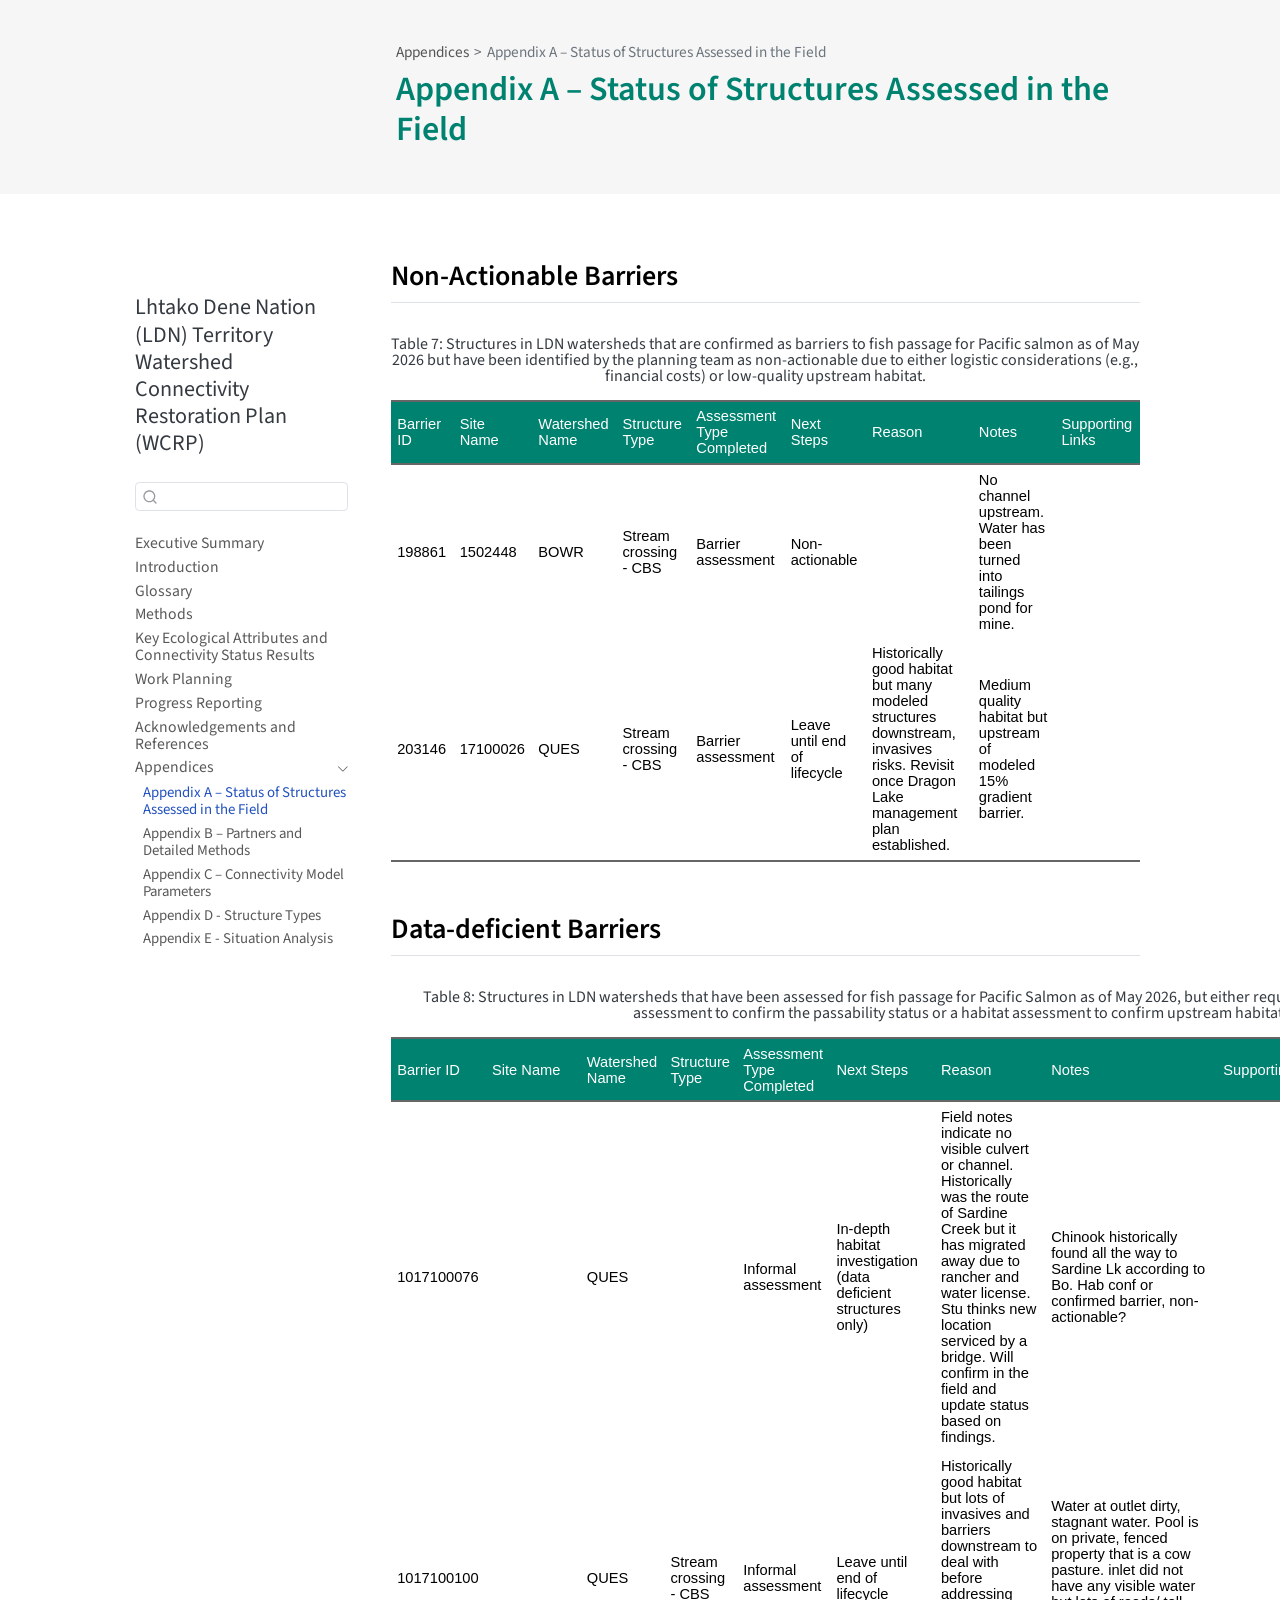
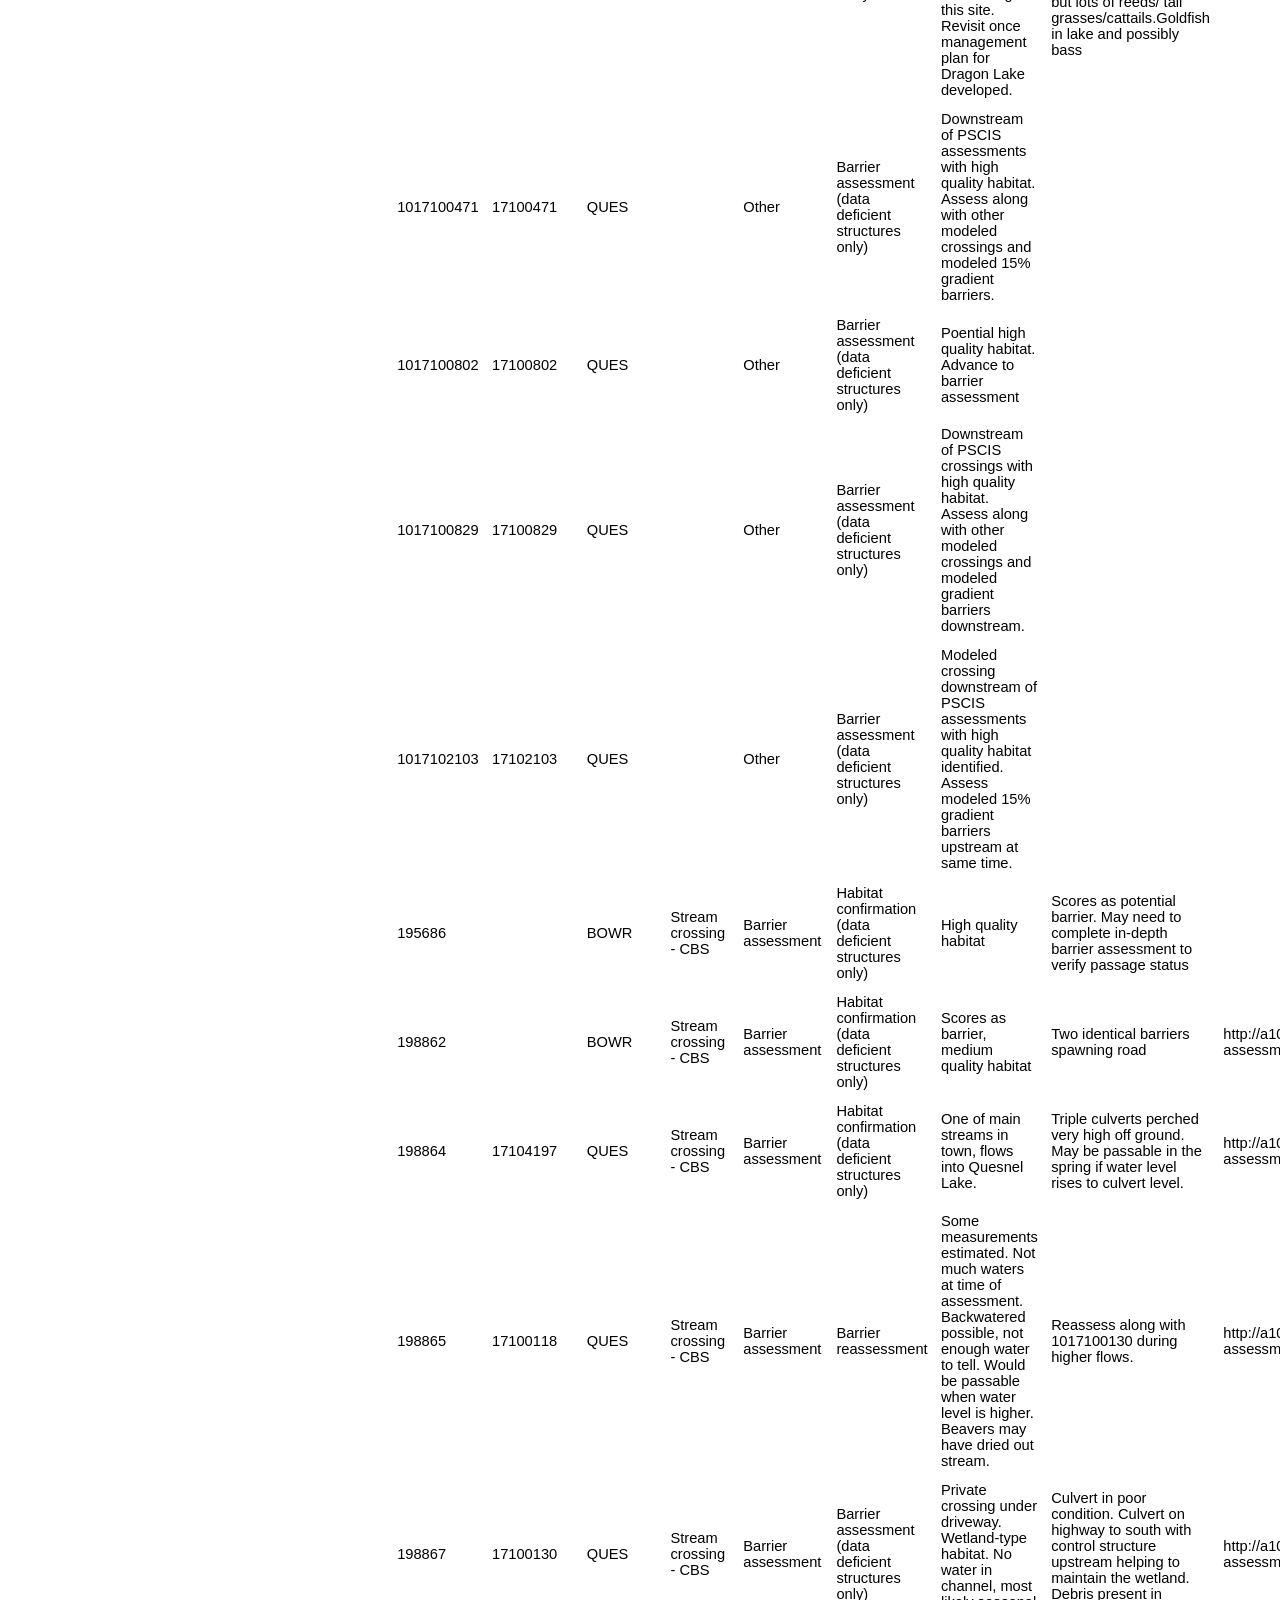
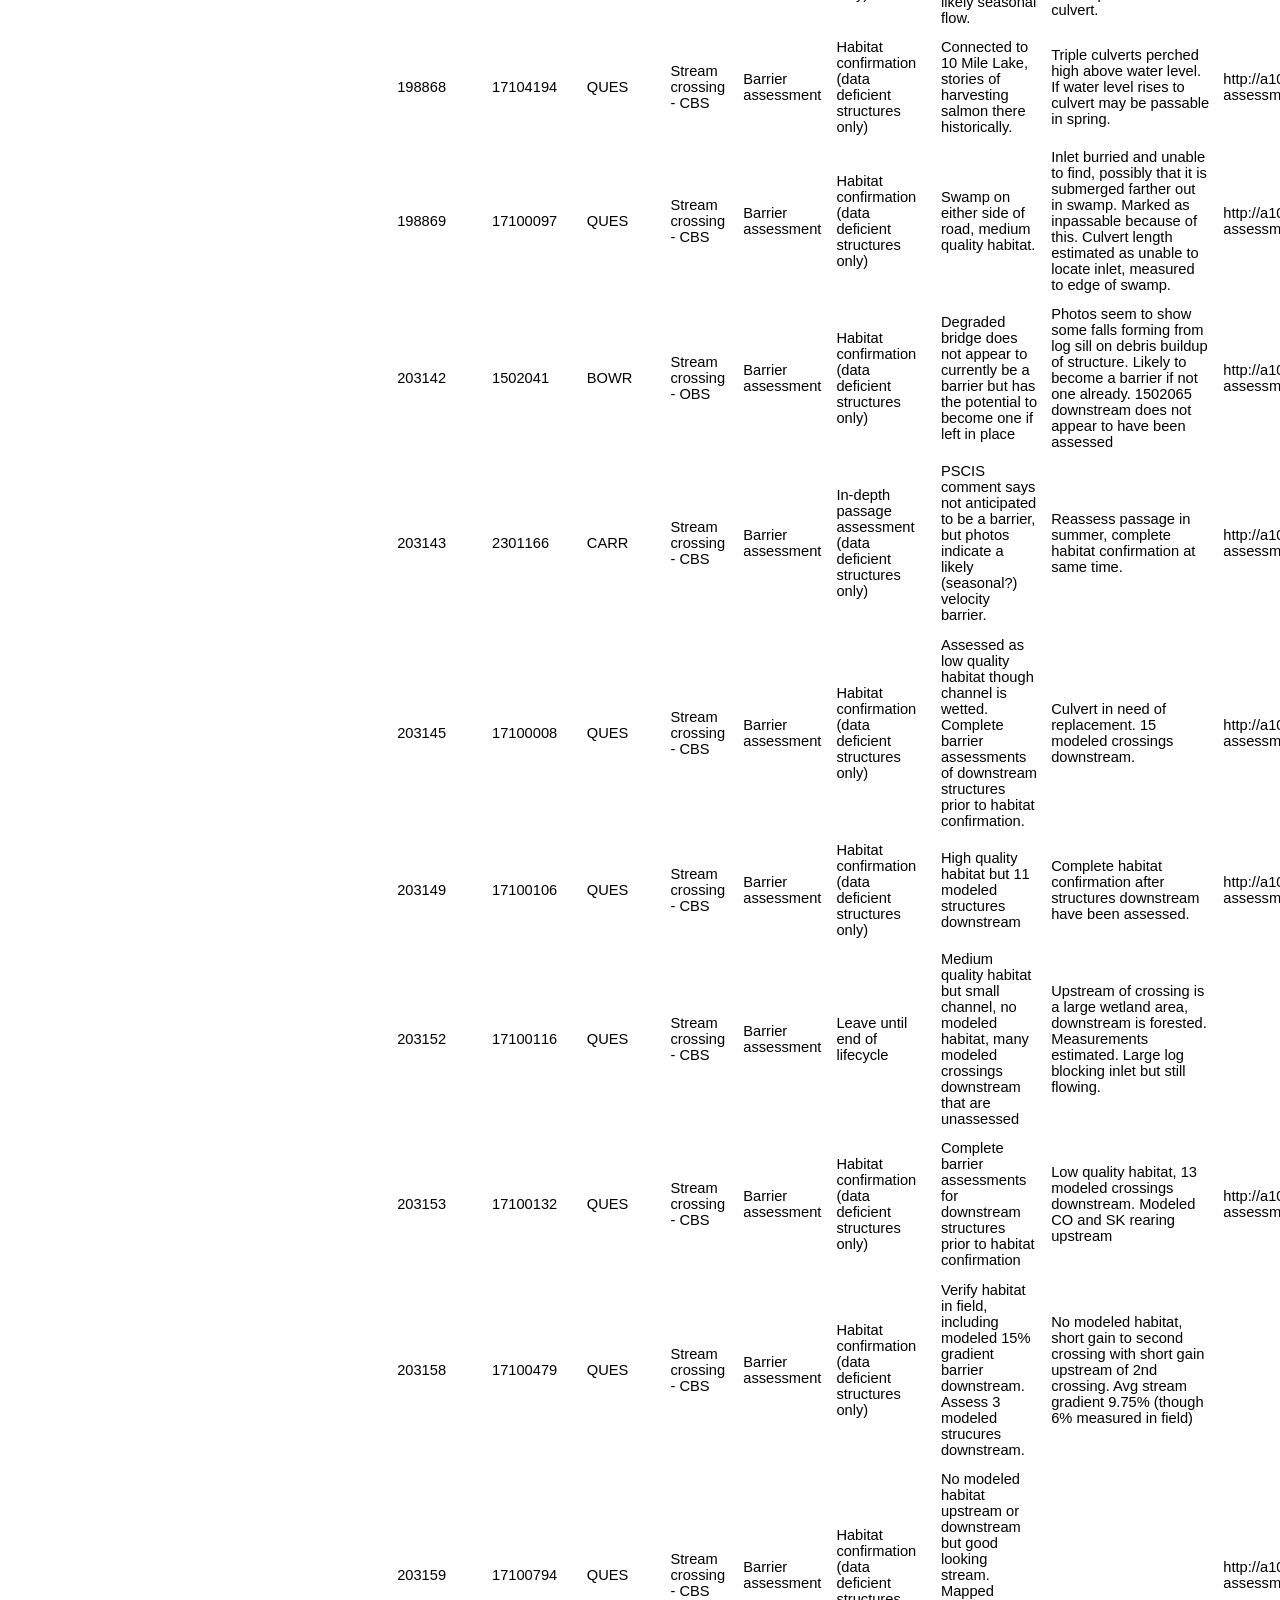
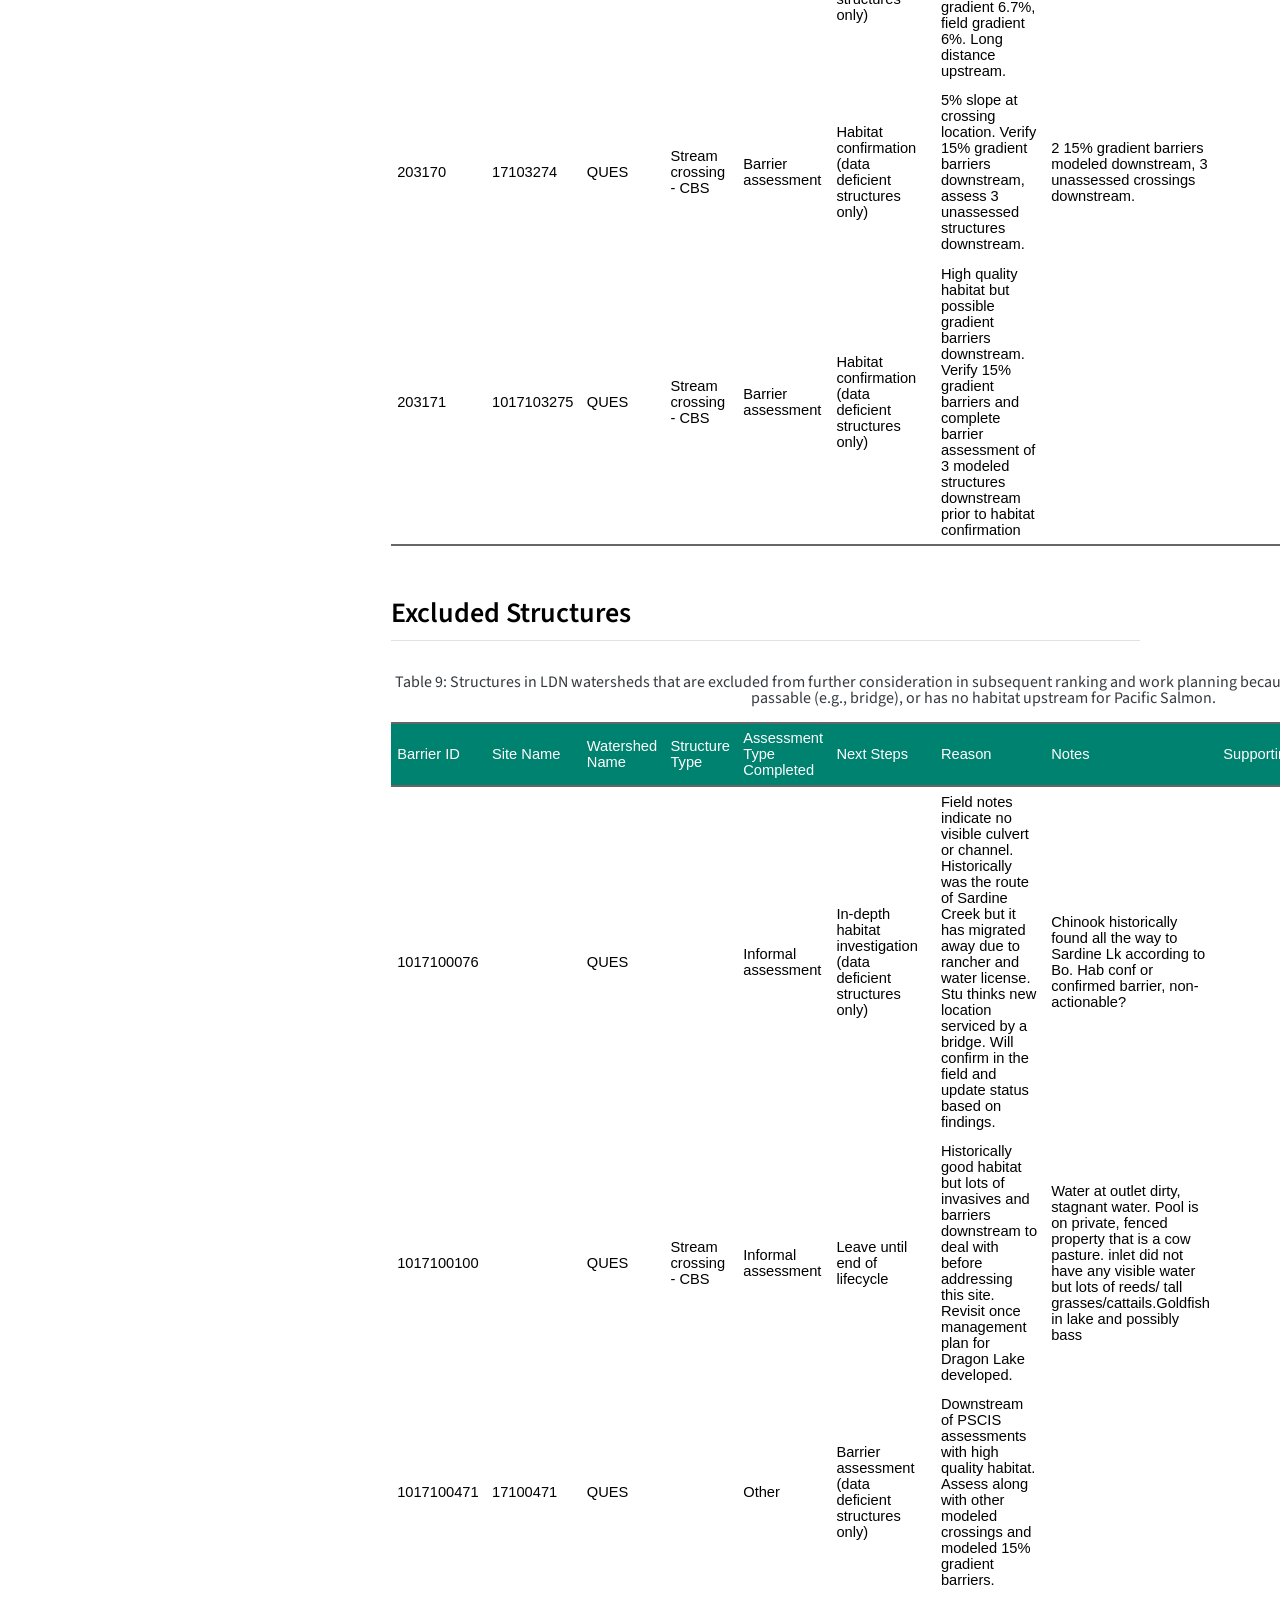
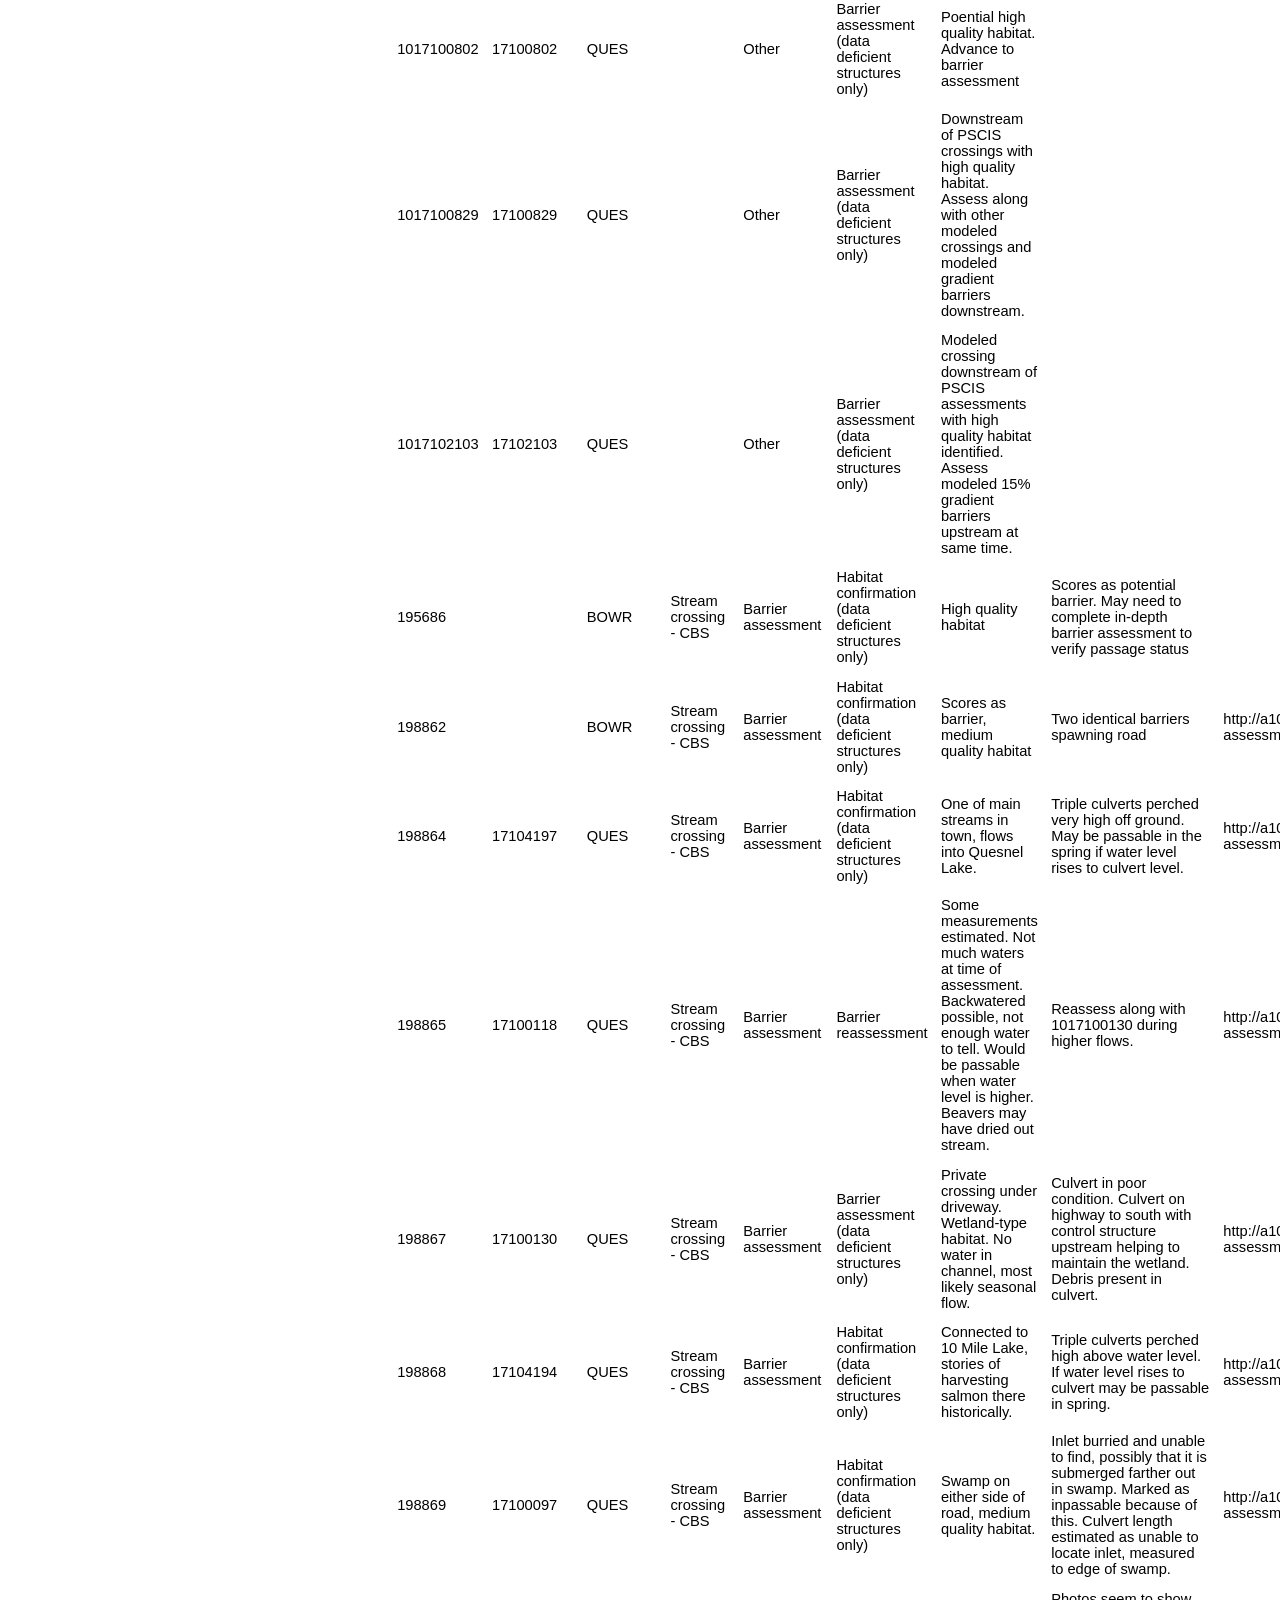
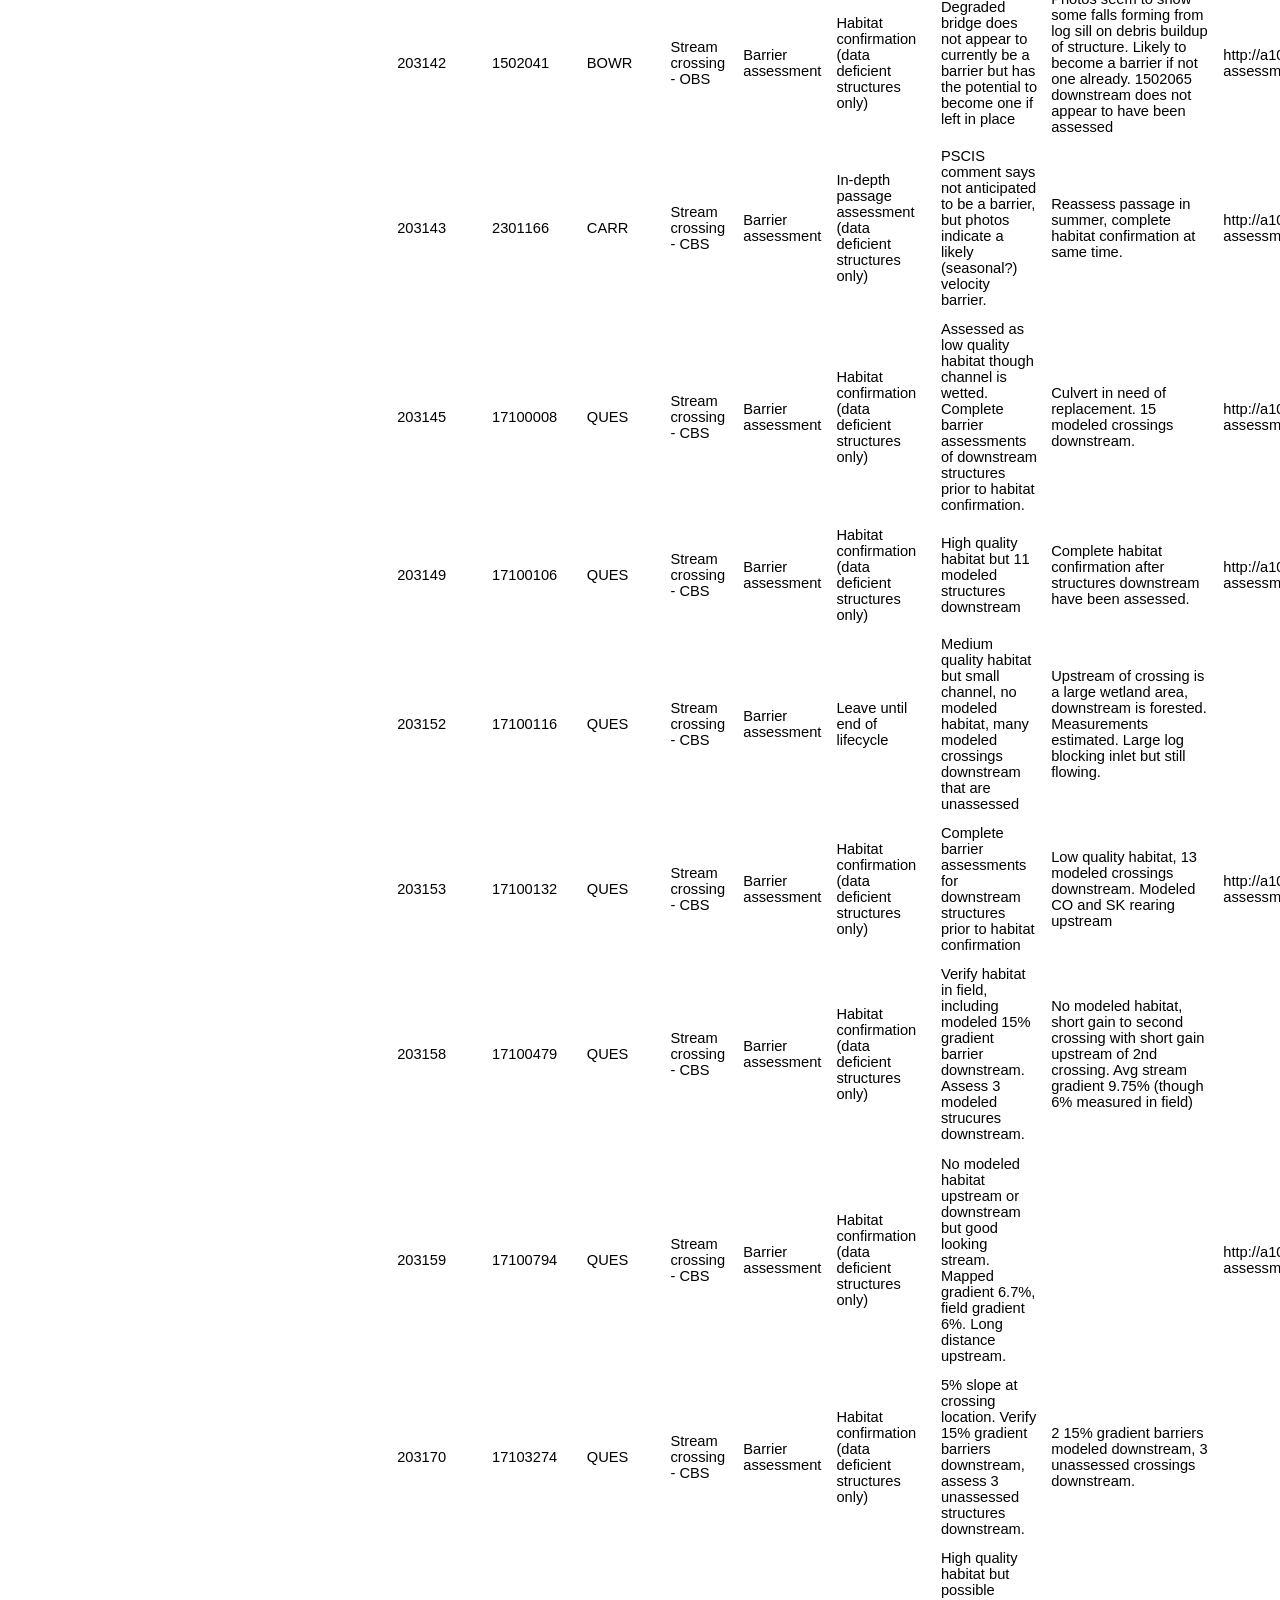
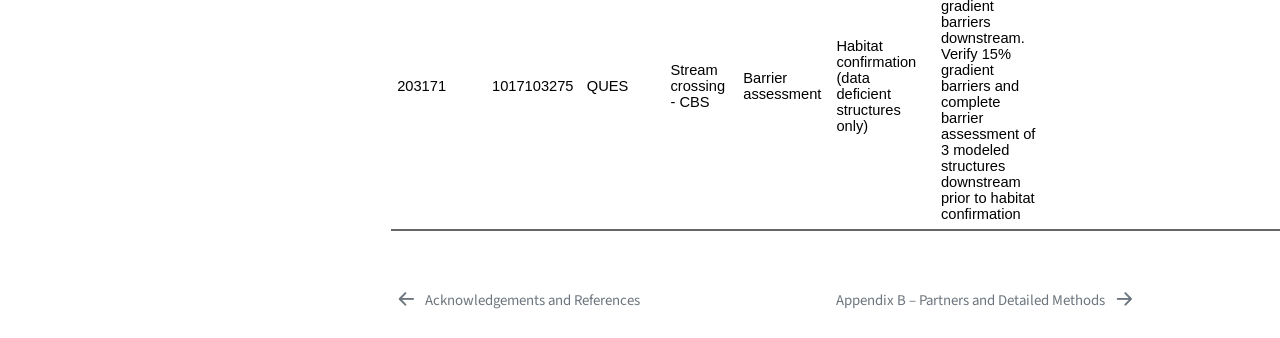
==== commit f67c3938: "updates" ====
--- a/_book/content/appendix-a.html
+++ b/_book/content/appendix-a.html
@@ -241,31 +241,31 @@
 <h2 class="anchored" data-anchor-id="non-actionable-barriers">Non-Actionable Barriers</h2>
 <div class="cell">
 <style></style>
-<div class="tabwid"><style>.cl-9b53fc52{}.cl-9b4a42c0{font-family:'Arial';font-size:11pt;font-weight:normal;font-style:normal;text-decoration:none;color:rgba(255, 255, 255, 1.00);background-color:transparent;}.cl-9b4a42d4{font-family:'Arial';font-size:11pt;font-weight:normal;font-style:normal;text-decoration:none;color:rgba(0, 0, 0, 1.00);background-color:transparent;}.cl-9b4df190{margin:0;text-align:left;border-bottom: 0 solid rgba(0, 0, 0, 1.00);border-top: 0 solid rgba(0, 0, 0, 1.00);border-left: 0 solid rgba(0, 0, 0, 1.00);border-right: 0 solid rgba(0, 0, 0, 1.00);padding-bottom:5pt;padding-top:5pt;padding-left:5pt;padding-right:5pt;line-height: 1;background-color:transparent;}.cl-9b4e1dc8{width:0.939in;background-color:rgba(0, 130, 112, 1.00);vertical-align: middle;border-bottom: 1.5pt solid rgba(102, 102, 102, 1.00);border-top: 1.5pt solid rgba(102, 102, 102, 1.00);border-left: 0 solid rgba(0, 0, 0, 1.00);border-right: 0 solid rgba(0, 0, 0, 1.00);margin-bottom:0;margin-top:0;margin-left:0;margin-right:0;}.cl-9b4e1dd2{width:0.998in;background-color:rgba(0, 130, 112, 1.00);vertical-align: middle;border-bottom: 1.5pt solid rgba(102, 102, 102, 1.00);border-top: 1.5pt solid rgba(102, 102, 102, 1.00);border-left: 0 solid rgba(0, 0, 0, 1.00);border-right: 0 solid rgba(0, 0, 0, 1.00);margin-bottom:0;margin-top:0;margin-left:0;margin-right:0;}.cl-9b4e1dd3{width:1.474in;background-color:rgba(0, 130, 112, 1.00);vertical-align: middle;border-bottom: 1.5pt solid rgba(102, 102, 102, 1.00);border-top: 1.5pt solid rgba(102, 102, 102, 1.00);border-left: 0 solid rgba(0, 0, 0, 1.00);border-right: 0 solid rgba(0, 0, 0, 1.00);margin-bottom:0;margin-top:0;margin-left:0;margin-right:0;}.cl-9b4e1ddc{width:1.839in;background-color:rgba(0, 130, 112, 1.00);vertical-align: middle;border-bottom: 1.5pt solid rgba(102, 102, 102, 1.00);border-top: 1.5pt solid rgba(102, 102, 102, 1.00);border-left: 0 solid rgba(0, 0, 0, 1.00);border-right: 0 solid rgba(0, 0, 0, 1.00);margin-bottom:0;margin-top:0;margin-left:0;margin-right:0;}.cl-9b4e1ddd{width:2.281in;background-color:rgba(0, 130, 112, 1.00);vertical-align: middle;border-bottom: 1.5pt solid rgba(102, 102, 102, 1.00);border-top: 1.5pt solid rgba(102, 102, 102, 1.00);border-left: 0 solid rgba(0, 0, 0, 1.00);border-right: 0 solid rgba(0, 0, 0, 1.00);margin-bottom:0;margin-top:0;margin-left:0;margin-right:0;}.cl-9b4e1dde{width:2.077in;background-color:rgba(0, 130, 112, 1.00);vertical-align: middle;border-bottom: 1.5pt solid rgba(102, 102, 102, 1.00);border-top: 1.5pt solid rgba(102, 102, 102, 1.00);border-left: 0 solid rgba(0, 0, 0, 1.00);border-right: 0 solid rgba(0, 0, 0, 1.00);margin-bottom:0;margin-top:0;margin-left:0;margin-right:0;}.cl-9b4e1ddf{width:9.822in;background-color:rgba(0, 130, 112, 1.00);vertical-align: middle;border-bottom: 1.5pt solid rgba(102, 102, 102, 1.00);border-top: 1.5pt solid rgba(102, 102, 102, 1.00);border-left: 0 solid rgba(0, 0, 0, 1.00);border-right: 0 solid rgba(0, 0, 0, 1.00);margin-bottom:0;margin-top:0;margin-left:0;margin-right:0;}.cl-9b4e1de6{width:5.245in;background-color:rgba(0, 130, 112, 1.00);vertical-align: middle;border-bottom: 1.5pt solid rgba(102, 102, 102, 1.00);border-top: 1.5pt solid rgba(102, 102, 102, 1.00);border-left: 0 solid rgba(0, 0, 0, 1.00);border-right: 0 solid rgba(0, 0, 0, 1.00);margin-bottom:0;margin-top:0;margin-left:0;margin-right:0;}.cl-9b4e1de7{width:1.423in;background-color:rgba(0, 130, 112, 1.00);vertical-align: middle;border-bottom: 1.5pt solid rgba(102, 102, 102, 1.00);border-top: 1.5pt solid rgba(102, 102, 102, 1.00);border-left: 0 solid rgba(0, 0, 0, 1.00);border-right: 0 solid rgba(0, 0, 0, 1.00);margin-bottom:0;margin-top:0;margin-left:0;margin-right:0;}.cl-9b4e1de8{width:0.939in;background-color:transparent;vertical-align: middle;border-bottom: 0 solid rgba(0, 0, 0, 1.00);border-top: 0 solid rgba(0, 0, 0, 1.00);border-left: 0 solid rgba(0, 0, 0, 1.00);border-right: 0 solid rgba(0, 0, 0, 1.00);margin-bottom:0;margin-top:0;margin-left:0;margin-right:0;}.cl-9b4e1df0{width:0.998in;background-color:transparent;vertical-align: middle;border-bottom: 0 solid rgba(0, 0, 0, 1.00);border-top: 0 solid rgba(0, 0, 0, 1.00);border-left: 0 solid rgba(0, 0, 0, 1.00);border-right: 0 solid rgba(0, 0, 0, 1.00);margin-bottom:0;margin-top:0;margin-left:0;margin-right:0;}.cl-9b4e1df1{width:1.474in;background-color:transparent;vertical-align: middle;border-bottom: 0 solid rgba(0, 0, 0, 1.00);border-top: 0 solid rgba(0, 0, 0, 1.00);border-left: 0 solid rgba(0, 0, 0, 1.00);border-right: 0 solid rgba(0, 0, 0, 1.00);margin-bottom:0;margin-top:0;margin-left:0;margin-right:0;}.cl-9b4e1df2{width:1.839in;background-color:transparent;vertical-align: middle;border-bottom: 0 solid rgba(0, 0, 0, 1.00);border-top: 0 solid rgba(0, 0, 0, 1.00);border-left: 0 solid rgba(0, 0, 0, 1.00);border-right: 0 solid rgba(0, 0, 0, 1.00);margin-bottom:0;margin-top:0;margin-left:0;margin-right:0;}.cl-9b4e1dfa{width:2.281in;background-color:transparent;vertical-align: middle;border-bottom: 0 solid rgba(0, 0, 0, 1.00);border-top: 0 solid rgba(0, 0, 0, 1.00);border-left: 0 solid rgba(0, 0, 0, 1.00);border-right: 0 solid rgba(0, 0, 0, 1.00);margin-bottom:0;margin-top:0;margin-left:0;margin-right:0;}.cl-9b4e1dfb{width:2.077in;background-color:transparent;vertical-align: middle;border-bottom: 0 solid rgba(0, 0, 0, 1.00);border-top: 0 solid rgba(0, 0, 0, 1.00);border-left: 0 solid rgba(0, 0, 0, 1.00);border-right: 0 solid rgba(0, 0, 0, 1.00);margin-bottom:0;margin-top:0;margin-left:0;margin-right:0;}.cl-9b4e1dfc{width:9.822in;background-color:transparent;vertical-align: middle;border-bottom: 0 solid rgba(0, 0, 0, 1.00);border-top: 0 solid rgba(0, 0, 0, 1.00);border-left: 0 solid rgba(0, 0, 0, 1.00);border-right: 0 solid rgba(0, 0, 0, 1.00);margin-bottom:0;margin-top:0;margin-left:0;margin-right:0;}.cl-9b4e1dfd{width:5.245in;background-color:transparent;vertical-align: middle;border-bottom: 0 solid rgba(0, 0, 0, 1.00);border-top: 0 solid rgba(0, 0, 0, 1.00);border-left: 0 solid rgba(0, 0, 0, 1.00);border-right: 0 solid rgba(0, 0, 0, 1.00);margin-bottom:0;margin-top:0;margin-left:0;margin-right:0;}.cl-9b4e1e04{width:1.423in;background-color:transparent;vertical-align: middle;border-bottom: 0 solid rgba(0, 0, 0, 1.00);border-top: 0 solid rgba(0, 0, 0, 1.00);border-left: 0 solid rgba(0, 0, 0, 1.00);border-right: 0 solid rgba(0, 0, 0, 1.00);margin-bottom:0;margin-top:0;margin-left:0;margin-right:0;}.cl-9b4e1e05{width:0.939in;background-color:transparent;vertical-align: middle;border-bottom: 1.5pt solid rgba(102, 102, 102, 1.00);border-top: 0 solid rgba(0, 0, 0, 1.00);border-left: 0 solid rgba(0, 0, 0, 1.00);border-right: 0 solid rgba(0, 0, 0, 1.00);margin-bottom:0;margin-top:0;margin-left:0;margin-right:0;}.cl-9b4e1e06{width:0.998in;background-color:transparent;vertical-align: middle;border-bottom: 1.5pt solid rgba(102, 102, 102, 1.00);border-top: 0 solid rgba(0, 0, 0, 1.00);border-left: 0 solid rgba(0, 0, 0, 1.00);border-right: 0 solid rgba(0, 0, 0, 1.00);margin-bottom:0;margin-top:0;margin-left:0;margin-right:0;}.cl-9b4e1e0e{width:1.474in;background-color:transparent;vertical-align: middle;border-bottom: 1.5pt solid rgba(102, 102, 102, 1.00);border-top: 0 solid rgba(0, 0, 0, 1.00);border-left: 0 solid rgba(0, 0, 0, 1.00);border-right: 0 solid rgba(0, 0, 0, 1.00);margin-bottom:0;margin-top:0;margin-left:0;margin-right:0;}.cl-9b4e1e0f{width:1.839in;background-color:transparent;vertical-align: middle;border-bottom: 1.5pt solid rgba(102, 102, 102, 1.00);border-top: 0 solid rgba(0, 0, 0, 1.00);border-left: 0 solid rgba(0, 0, 0, 1.00);border-right: 0 solid rgba(0, 0, 0, 1.00);margin-bottom:0;margin-top:0;margin-left:0;margin-right:0;}.cl-9b4e1e10{width:2.281in;background-color:transparent;vertical-align: middle;border-bottom: 1.5pt solid rgba(102, 102, 102, 1.00);border-top: 0 solid rgba(0, 0, 0, 1.00);border-left: 0 solid rgba(0, 0, 0, 1.00);border-right: 0 solid rgba(0, 0, 0, 1.00);margin-bottom:0;margin-top:0;margin-left:0;margin-right:0;}.cl-9b4e1e11{width:2.077in;background-color:transparent;vertical-align: middle;border-bottom: 1.5pt solid rgba(102, 102, 102, 1.00);border-top: 0 solid rgba(0, 0, 0, 1.00);border-left: 0 solid rgba(0, 0, 0, 1.00);border-right: 0 solid rgba(0, 0, 0, 1.00);margin-bottom:0;margin-top:0;margin-left:0;margin-right:0;}.cl-9b4e1e12{width:9.822in;background-color:transparent;vertical-align: middle;border-bottom: 1.5pt solid rgba(102, 102, 102, 1.00);border-top: 0 solid rgba(0, 0, 0, 1.00);border-left: 0 solid rgba(0, 0, 0, 1.00);border-right: 0 solid rgba(0, 0, 0, 1.00);margin-bottom:0;margin-top:0;margin-left:0;margin-right:0;}.cl-9b4e1e18{width:5.245in;background-color:transparent;vertical-align: middle;border-bottom: 1.5pt solid rgba(102, 102, 102, 1.00);border-top: 0 solid rgba(0, 0, 0, 1.00);border-left: 0 solid rgba(0, 0, 0, 1.00);border-right: 0 solid rgba(0, 0, 0, 1.00);margin-bottom:0;margin-top:0;margin-left:0;margin-right:0;}.cl-9b4e1e19{width:1.423in;background-color:transparent;vertical-align: middle;border-bottom: 1.5pt solid rgba(102, 102, 102, 1.00);border-top: 0 solid rgba(0, 0, 0, 1.00);border-left: 0 solid rgba(0, 0, 0, 1.00);border-right: 0 solid rgba(0, 0, 0, 1.00);margin-bottom:0;margin-top:0;margin-left:0;margin-right:0;}</style><table data-quarto-disable-processing="true" class="cl-9b53fc52"><caption><p>Table 7: Structures in LDN watersheds that are confirmed as barriers
+<div class="tabwid"><style>.cl-e510920a{}.cl-e5078070{font-family:'Arial';font-size:11pt;font-weight:normal;font-style:normal;text-decoration:none;color:rgba(255, 255, 255, 1.00);background-color:transparent;}.cl-e507807a{font-family:'Arial';font-size:11pt;font-weight:normal;font-style:normal;text-decoration:none;color:rgba(0, 0, 0, 1.00);background-color:transparent;}.cl-e50ac6ea{margin:0;text-align:left;border-bottom: 0 solid rgba(0, 0, 0, 1.00);border-top: 0 solid rgba(0, 0, 0, 1.00);border-left: 0 solid rgba(0, 0, 0, 1.00);border-right: 0 solid rgba(0, 0, 0, 1.00);padding-bottom:5pt;padding-top:5pt;padding-left:5pt;padding-right:5pt;line-height: 1;background-color:transparent;}.cl-e50afb9c{width:0.939in;background-color:rgba(0, 130, 112, 1.00);vertical-align: middle;border-bottom: 1.5pt solid rgba(102, 102, 102, 1.00);border-top: 1.5pt solid rgba(102, 102, 102, 1.00);border-left: 0 solid rgba(0, 0, 0, 1.00);border-right: 0 solid rgba(0, 0, 0, 1.00);margin-bottom:0;margin-top:0;margin-left:0;margin-right:0;}.cl-e50afba6{width:0.998in;background-color:rgba(0, 130, 112, 1.00);vertical-align: middle;border-bottom: 1.5pt solid rgba(102, 102, 102, 1.00);border-top: 1.5pt solid rgba(102, 102, 102, 1.00);border-left: 0 solid rgba(0, 0, 0, 1.00);border-right: 0 solid rgba(0, 0, 0, 1.00);margin-bottom:0;margin-top:0;margin-left:0;margin-right:0;}.cl-e50afba7{width:1.474in;background-color:rgba(0, 130, 112, 1.00);vertical-align: middle;border-bottom: 1.5pt solid rgba(102, 102, 102, 1.00);border-top: 1.5pt solid rgba(102, 102, 102, 1.00);border-left: 0 solid rgba(0, 0, 0, 1.00);border-right: 0 solid rgba(0, 0, 0, 1.00);margin-bottom:0;margin-top:0;margin-left:0;margin-right:0;}.cl-e50afbb0{width:1.839in;background-color:rgba(0, 130, 112, 1.00);vertical-align: middle;border-bottom: 1.5pt solid rgba(102, 102, 102, 1.00);border-top: 1.5pt solid rgba(102, 102, 102, 1.00);border-left: 0 solid rgba(0, 0, 0, 1.00);border-right: 0 solid rgba(0, 0, 0, 1.00);margin-bottom:0;margin-top:0;margin-left:0;margin-right:0;}.cl-e50afbb1{width:2.281in;background-color:rgba(0, 130, 112, 1.00);vertical-align: middle;border-bottom: 1.5pt solid rgba(102, 102, 102, 1.00);border-top: 1.5pt solid rgba(102, 102, 102, 1.00);border-left: 0 solid rgba(0, 0, 0, 1.00);border-right: 0 solid rgba(0, 0, 0, 1.00);margin-bottom:0;margin-top:0;margin-left:0;margin-right:0;}.cl-e50afbb2{width:2.077in;background-color:rgba(0, 130, 112, 1.00);vertical-align: middle;border-bottom: 1.5pt solid rgba(102, 102, 102, 1.00);border-top: 1.5pt solid rgba(102, 102, 102, 1.00);border-left: 0 solid rgba(0, 0, 0, 1.00);border-right: 0 solid rgba(0, 0, 0, 1.00);margin-bottom:0;margin-top:0;margin-left:0;margin-right:0;}.cl-e50afbb3{width:9.822in;background-color:rgba(0, 130, 112, 1.00);vertical-align: middle;border-bottom: 1.5pt solid rgba(102, 102, 102, 1.00);border-top: 1.5pt solid rgba(102, 102, 102, 1.00);border-left: 0 solid rgba(0, 0, 0, 1.00);border-right: 0 solid rgba(0, 0, 0, 1.00);margin-bottom:0;margin-top:0;margin-left:0;margin-right:0;}.cl-e50afbba{width:5.245in;background-color:rgba(0, 130, 112, 1.00);vertical-align: middle;border-bottom: 1.5pt solid rgba(102, 102, 102, 1.00);border-top: 1.5pt solid rgba(102, 102, 102, 1.00);border-left: 0 solid rgba(0, 0, 0, 1.00);border-right: 0 solid rgba(0, 0, 0, 1.00);margin-bottom:0;margin-top:0;margin-left:0;margin-right:0;}.cl-e50afbbb{width:1.423in;background-color:rgba(0, 130, 112, 1.00);vertical-align: middle;border-bottom: 1.5pt solid rgba(102, 102, 102, 1.00);border-top: 1.5pt solid rgba(102, 102, 102, 1.00);border-left: 0 solid rgba(0, 0, 0, 1.00);border-right: 0 solid rgba(0, 0, 0, 1.00);margin-bottom:0;margin-top:0;margin-left:0;margin-right:0;}.cl-e50afbc4{width:0.939in;background-color:transparent;vertical-align: middle;border-bottom: 0 solid rgba(0, 0, 0, 1.00);border-top: 0 solid rgba(0, 0, 0, 1.00);border-left: 0 solid rgba(0, 0, 0, 1.00);border-right: 0 solid rgba(0, 0, 0, 1.00);margin-bottom:0;margin-top:0;margin-left:0;margin-right:0;}.cl-e50afbc5{width:0.998in;background-color:transparent;vertical-align: middle;border-bottom: 0 solid rgba(0, 0, 0, 1.00);border-top: 0 solid rgba(0, 0, 0, 1.00);border-left: 0 solid rgba(0, 0, 0, 1.00);border-right: 0 solid rgba(0, 0, 0, 1.00);margin-bottom:0;margin-top:0;margin-left:0;margin-right:0;}.cl-e50afbc6{width:1.474in;background-color:transparent;vertical-align: middle;border-bottom: 0 solid rgba(0, 0, 0, 1.00);border-top: 0 solid rgba(0, 0, 0, 1.00);border-left: 0 solid rgba(0, 0, 0, 1.00);border-right: 0 solid rgba(0, 0, 0, 1.00);margin-bottom:0;margin-top:0;margin-left:0;margin-right:0;}.cl-e50afbce{width:1.839in;background-color:transparent;vertical-align: middle;border-bottom: 0 solid rgba(0, 0, 0, 1.00);border-top: 0 solid rgba(0, 0, 0, 1.00);border-left: 0 solid rgba(0, 0, 0, 1.00);border-right: 0 solid rgba(0, 0, 0, 1.00);margin-bottom:0;margin-top:0;margin-left:0;margin-right:0;}.cl-e50afbcf{width:2.281in;background-color:transparent;vertical-align: middle;border-bottom: 0 solid rgba(0, 0, 0, 1.00);border-top: 0 solid rgba(0, 0, 0, 1.00);border-left: 0 solid rgba(0, 0, 0, 1.00);border-right: 0 solid rgba(0, 0, 0, 1.00);margin-bottom:0;margin-top:0;margin-left:0;margin-right:0;}.cl-e50afbd0{width:2.077in;background-color:transparent;vertical-align: middle;border-bottom: 0 solid rgba(0, 0, 0, 1.00);border-top: 0 solid rgba(0, 0, 0, 1.00);border-left: 0 solid rgba(0, 0, 0, 1.00);border-right: 0 solid rgba(0, 0, 0, 1.00);margin-bottom:0;margin-top:0;margin-left:0;margin-right:0;}.cl-e50afbd8{width:9.822in;background-color:transparent;vertical-align: middle;border-bottom: 0 solid rgba(0, 0, 0, 1.00);border-top: 0 solid rgba(0, 0, 0, 1.00);border-left: 0 solid rgba(0, 0, 0, 1.00);border-right: 0 solid rgba(0, 0, 0, 1.00);margin-bottom:0;margin-top:0;margin-left:0;margin-right:0;}.cl-e50afbd9{width:5.245in;background-color:transparent;vertical-align: middle;border-bottom: 0 solid rgba(0, 0, 0, 1.00);border-top: 0 solid rgba(0, 0, 0, 1.00);border-left: 0 solid rgba(0, 0, 0, 1.00);border-right: 0 solid rgba(0, 0, 0, 1.00);margin-bottom:0;margin-top:0;margin-left:0;margin-right:0;}.cl-e50afbda{width:1.423in;background-color:transparent;vertical-align: middle;border-bottom: 0 solid rgba(0, 0, 0, 1.00);border-top: 0 solid rgba(0, 0, 0, 1.00);border-left: 0 solid rgba(0, 0, 0, 1.00);border-right: 0 solid rgba(0, 0, 0, 1.00);margin-bottom:0;margin-top:0;margin-left:0;margin-right:0;}.cl-e50afbdb{width:0.939in;background-color:transparent;vertical-align: middle;border-bottom: 1.5pt solid rgba(102, 102, 102, 1.00);border-top: 0 solid rgba(0, 0, 0, 1.00);border-left: 0 solid rgba(0, 0, 0, 1.00);border-right: 0 solid rgba(0, 0, 0, 1.00);margin-bottom:0;margin-top:0;margin-left:0;margin-right:0;}.cl-e50afbe2{width:0.998in;background-color:transparent;vertical-align: middle;border-bottom: 1.5pt solid rgba(102, 102, 102, 1.00);border-top: 0 solid rgba(0, 0, 0, 1.00);border-left: 0 solid rgba(0, 0, 0, 1.00);border-right: 0 solid rgba(0, 0, 0, 1.00);margin-bottom:0;margin-top:0;margin-left:0;margin-right:0;}.cl-e50afbe3{width:1.474in;background-color:transparent;vertical-align: middle;border-bottom: 1.5pt solid rgba(102, 102, 102, 1.00);border-top: 0 solid rgba(0, 0, 0, 1.00);border-left: 0 solid rgba(0, 0, 0, 1.00);border-right: 0 solid rgba(0, 0, 0, 1.00);margin-bottom:0;margin-top:0;margin-left:0;margin-right:0;}.cl-e50afbe4{width:1.839in;background-color:transparent;vertical-align: middle;border-bottom: 1.5pt solid rgba(102, 102, 102, 1.00);border-top: 0 solid rgba(0, 0, 0, 1.00);border-left: 0 solid rgba(0, 0, 0, 1.00);border-right: 0 solid rgba(0, 0, 0, 1.00);margin-bottom:0;margin-top:0;margin-left:0;margin-right:0;}.cl-e50afbe5{width:2.281in;background-color:transparent;vertical-align: middle;border-bottom: 1.5pt solid rgba(102, 102, 102, 1.00);border-top: 0 solid rgba(0, 0, 0, 1.00);border-left: 0 solid rgba(0, 0, 0, 1.00);border-right: 0 solid rgba(0, 0, 0, 1.00);margin-bottom:0;margin-top:0;margin-left:0;margin-right:0;}.cl-e50afbec{width:2.077in;background-color:transparent;vertical-align: middle;border-bottom: 1.5pt solid rgba(102, 102, 102, 1.00);border-top: 0 solid rgba(0, 0, 0, 1.00);border-left: 0 solid rgba(0, 0, 0, 1.00);border-right: 0 solid rgba(0, 0, 0, 1.00);margin-bottom:0;margin-top:0;margin-left:0;margin-right:0;}.cl-e50afbed{width:9.822in;background-color:transparent;vertical-align: middle;border-bottom: 1.5pt solid rgba(102, 102, 102, 1.00);border-top: 0 solid rgba(0, 0, 0, 1.00);border-left: 0 solid rgba(0, 0, 0, 1.00);border-right: 0 solid rgba(0, 0, 0, 1.00);margin-bottom:0;margin-top:0;margin-left:0;margin-right:0;}.cl-e50afbee{width:5.245in;background-color:transparent;vertical-align: middle;border-bottom: 1.5pt solid rgba(102, 102, 102, 1.00);border-top: 0 solid rgba(0, 0, 0, 1.00);border-left: 0 solid rgba(0, 0, 0, 1.00);border-right: 0 solid rgba(0, 0, 0, 1.00);margin-bottom:0;margin-top:0;margin-left:0;margin-right:0;}.cl-e50afbef{width:1.423in;background-color:transparent;vertical-align: middle;border-bottom: 1.5pt solid rgba(102, 102, 102, 1.00);border-top: 0 solid rgba(0, 0, 0, 1.00);border-left: 0 solid rgba(0, 0, 0, 1.00);border-right: 0 solid rgba(0, 0, 0, 1.00);margin-bottom:0;margin-top:0;margin-left:0;margin-right:0;}</style><table data-quarto-disable-processing="true" class="cl-e510920a"><caption><p>Table 7: Structures in LDN watersheds that are confirmed as barriers
 to fish passage for Pacific salmon as of May 2026 but have been
 identified by the planning team as non-actionable due to either logistic
 considerations (e.g., financial costs) or low-quality upstream
-habitat.</p></caption><thead><tr style="overflow-wrap:break-word;"><th class="cl-9b4e1dc8"><p class="cl-9b4df190"><span class="cl-9b4a42c0">Barrier ID</span></p></th><th class="cl-9b4e1dd2"><p class="cl-9b4df190"><span class="cl-9b4a42c0">Site Name</span></p></th><th class="cl-9b4e1dd3"><p class="cl-9b4df190"><span class="cl-9b4a42c0">Watershed Name</span></p></th><th class="cl-9b4e1ddc"><p class="cl-9b4df190"><span class="cl-9b4a42c0">Structure Type</span></p></th><th class="cl-9b4e1ddd"><p class="cl-9b4df190"><span class="cl-9b4a42c0">Assessment Type Completed</span></p></th><th class="cl-9b4e1dde"><p class="cl-9b4df190"><span class="cl-9b4a42c0">Next Steps</span></p></th><th class="cl-9b4e1ddf"><p class="cl-9b4df190"><span class="cl-9b4a42c0">Reason</span></p></th><th class="cl-9b4e1de6"><p class="cl-9b4df190"><span class="cl-9b4a42c0">Notes</span></p></th><th class="cl-9b4e1de7"><p class="cl-9b4df190"><span class="cl-9b4a42c0">Supporting Links</span></p></th></tr></thead><tbody><tr style="overflow-wrap:break-word;"><td class="cl-9b4e1de8"><p class="cl-9b4df190"><span class="cl-9b4a42d4">198861</span></p></td><td class="cl-9b4e1df0"><p class="cl-9b4df190"><span class="cl-9b4a42d4">1502448</span></p></td><td class="cl-9b4e1df1"><p class="cl-9b4df190"><span class="cl-9b4a42d4">BOWR</span></p></td><td class="cl-9b4e1df2"><p class="cl-9b4df190"><span class="cl-9b4a42d4">Stream crossing - CBS</span></p></td><td class="cl-9b4e1dfa"><p class="cl-9b4df190"><span class="cl-9b4a42d4">Barrier assessment</span></p></td><td class="cl-9b4e1dfb"><p class="cl-9b4df190"><span class="cl-9b4a42d4">Non-actionable</span></p></td><td class="cl-9b4e1dfc"><p class="cl-9b4df190"><span class="cl-9b4a42d4"></span></p></td><td class="cl-9b4e1dfd"><p class="cl-9b4df190"><span class="cl-9b4a42d4">No channel upstream. Water has been turned into tailings pond for mine. </span></p></td><td class="cl-9b4e1e04"><p class="cl-9b4df190"><span class="cl-9b4a42d4"></span></p></td></tr><tr style="overflow-wrap:break-word;"><td class="cl-9b4e1e05"><p class="cl-9b4df190"><span class="cl-9b4a42d4">203146</span></p></td><td class="cl-9b4e1e06"><p class="cl-9b4df190"><span class="cl-9b4a42d4">17100026</span></p></td><td class="cl-9b4e1e0e"><p class="cl-9b4df190"><span class="cl-9b4a42d4">QUES</span></p></td><td class="cl-9b4e1e0f"><p class="cl-9b4df190"><span class="cl-9b4a42d4">Stream crossing - CBS</span></p></td><td class="cl-9b4e1e10"><p class="cl-9b4df190"><span class="cl-9b4a42d4">Barrier assessment</span></p></td><td class="cl-9b4e1e11"><p class="cl-9b4df190"><span class="cl-9b4a42d4">Leave until end of lifecycle</span></p></td><td class="cl-9b4e1e12"><p class="cl-9b4df190"><span class="cl-9b4a42d4">Historically good habitat but many modeled structures downstream, invasives risks. Revisit once Dragon Lake management plan established.</span></p></td><td class="cl-9b4e1e18"><p class="cl-9b4df190"><span class="cl-9b4a42d4">Medium quality habitat but upstream of modeled 15% gradient barrier. </span></p></td><td class="cl-9b4e1e19"><p class="cl-9b4df190"><span class="cl-9b4a42d4"></span></p></td></tr></tbody></table></div>
+habitat.</p></caption><thead><tr style="overflow-wrap:break-word;"><th class="cl-e50afb9c"><p class="cl-e50ac6ea"><span class="cl-e5078070">Barrier ID</span></p></th><th class="cl-e50afba6"><p class="cl-e50ac6ea"><span class="cl-e5078070">Site Name</span></p></th><th class="cl-e50afba7"><p class="cl-e50ac6ea"><span class="cl-e5078070">Watershed Name</span></p></th><th class="cl-e50afbb0"><p class="cl-e50ac6ea"><span class="cl-e5078070">Structure Type</span></p></th><th class="cl-e50afbb1"><p class="cl-e50ac6ea"><span class="cl-e5078070">Assessment Type Completed</span></p></th><th class="cl-e50afbb2"><p class="cl-e50ac6ea"><span class="cl-e5078070">Next Steps</span></p></th><th class="cl-e50afbb3"><p class="cl-e50ac6ea"><span class="cl-e5078070">Reason</span></p></th><th class="cl-e50afbba"><p class="cl-e50ac6ea"><span class="cl-e5078070">Notes</span></p></th><th class="cl-e50afbbb"><p class="cl-e50ac6ea"><span class="cl-e5078070">Supporting Links</span></p></th></tr></thead><tbody><tr style="overflow-wrap:break-word;"><td class="cl-e50afbc4"><p class="cl-e50ac6ea"><span class="cl-e507807a">198861</span></p></td><td class="cl-e50afbc5"><p class="cl-e50ac6ea"><span class="cl-e507807a">1502448</span></p></td><td class="cl-e50afbc6"><p class="cl-e50ac6ea"><span class="cl-e507807a">BOWR</span></p></td><td class="cl-e50afbce"><p class="cl-e50ac6ea"><span class="cl-e507807a">Stream crossing - CBS</span></p></td><td class="cl-e50afbcf"><p class="cl-e50ac6ea"><span class="cl-e507807a">Barrier assessment</span></p></td><td class="cl-e50afbd0"><p class="cl-e50ac6ea"><span class="cl-e507807a">Non-actionable</span></p></td><td class="cl-e50afbd8"><p class="cl-e50ac6ea"><span class="cl-e507807a"></span></p></td><td class="cl-e50afbd9"><p class="cl-e50ac6ea"><span class="cl-e507807a">No channel upstream. Water has been turned into tailings pond for mine. </span></p></td><td class="cl-e50afbda"><p class="cl-e50ac6ea"><span class="cl-e507807a"></span></p></td></tr><tr style="overflow-wrap:break-word;"><td class="cl-e50afbdb"><p class="cl-e50ac6ea"><span class="cl-e507807a">203146</span></p></td><td class="cl-e50afbe2"><p class="cl-e50ac6ea"><span class="cl-e507807a">17100026</span></p></td><td class="cl-e50afbe3"><p class="cl-e50ac6ea"><span class="cl-e507807a">QUES</span></p></td><td class="cl-e50afbe4"><p class="cl-e50ac6ea"><span class="cl-e507807a">Stream crossing - CBS</span></p></td><td class="cl-e50afbe5"><p class="cl-e50ac6ea"><span class="cl-e507807a">Barrier assessment</span></p></td><td class="cl-e50afbec"><p class="cl-e50ac6ea"><span class="cl-e507807a">Leave until end of lifecycle</span></p></td><td class="cl-e50afbed"><p class="cl-e50ac6ea"><span class="cl-e507807a">Historically good habitat but many modeled structures downstream, invasives risks. Revisit once Dragon Lake management plan established.</span></p></td><td class="cl-e50afbee"><p class="cl-e50ac6ea"><span class="cl-e507807a">Medium quality habitat but upstream of modeled 15% gradient barrier. </span></p></td><td class="cl-e50afbef"><p class="cl-e50ac6ea"><span class="cl-e507807a"></span></p></td></tr></tbody></table></div>
 </div>
 </section>
 <section id="data-deficient-barriers" class="level2 unnumbered">
 <h2 class="unnumbered anchored" data-anchor-id="data-deficient-barriers">Data-deficient Barriers</h2>
 <div class="cell">
 <style></style>
-<div class="tabwid"><style>.cl-9b7c0d64{}.cl-9b72fb48{font-family:'Arial';font-size:11pt;font-weight:normal;font-style:normal;text-decoration:none;color:rgba(255, 255, 255, 1.00);background-color:transparent;}.cl-9b72fb5c{font-family:'Arial';font-size:11pt;font-weight:normal;font-style:normal;text-decoration:none;color:rgba(0, 0, 0, 1.00);background-color:transparent;}.cl-9b7623e0{margin:0;text-align:left;border-bottom: 0 solid rgba(0, 0, 0, 1.00);border-top: 0 solid rgba(0, 0, 0, 1.00);border-left: 0 solid rgba(0, 0, 0, 1.00);border-right: 0 solid rgba(0, 0, 0, 1.00);padding-bottom:5pt;padding-top:5pt;padding-left:5pt;padding-right:5pt;line-height: 1;background-color:transparent;}.cl-9b764ffa{width:1.135in;background-color:rgba(0, 130, 112, 1.00);vertical-align: middle;border-bottom: 1.5pt solid rgba(102, 102, 102, 1.00);border-top: 1.5pt solid rgba(102, 102, 102, 1.00);border-left: 0 solid rgba(0, 0, 0, 1.00);border-right: 0 solid rgba(0, 0, 0, 1.00);margin-bottom:0;margin-top:0;margin-left:0;margin-right:0;}.cl-9b765004{width:1.474in;background-color:rgba(0, 130, 112, 1.00);vertical-align: middle;border-bottom: 1.5pt solid rgba(102, 102, 102, 1.00);border-top: 1.5pt solid rgba(102, 102, 102, 1.00);border-left: 0 solid rgba(0, 0, 0, 1.00);border-right: 0 solid rgba(0, 0, 0, 1.00);margin-bottom:0;margin-top:0;margin-left:0;margin-right:0;}.cl-9b765005{width:1.847in;background-color:rgba(0, 130, 112, 1.00);vertical-align: middle;border-bottom: 1.5pt solid rgba(102, 102, 102, 1.00);border-top: 1.5pt solid rgba(102, 102, 102, 1.00);border-left: 0 solid rgba(0, 0, 0, 1.00);border-right: 0 solid rgba(0, 0, 0, 1.00);margin-bottom:0;margin-top:0;margin-left:0;margin-right:0;}.cl-9b76500e{width:2.281in;background-color:rgba(0, 130, 112, 1.00);vertical-align: middle;border-bottom: 1.5pt solid rgba(102, 102, 102, 1.00);border-top: 1.5pt solid rgba(102, 102, 102, 1.00);border-left: 0 solid rgba(0, 0, 0, 1.00);border-right: 0 solid rgba(0, 0, 0, 1.00);margin-bottom:0;margin-top:0;margin-left:0;margin-right:0;}.cl-9b76500f{width:4.412in;background-color:rgba(0, 130, 112, 1.00);vertical-align: middle;border-bottom: 1.5pt solid rgba(102, 102, 102, 1.00);border-top: 1.5pt solid rgba(102, 102, 102, 1.00);border-left: 0 solid rgba(0, 0, 0, 1.00);border-right: 0 solid rgba(0, 0, 0, 1.00);margin-bottom:0;margin-top:0;margin-left:0;margin-right:0;}.cl-9b765010{width:17.669in;background-color:rgba(0, 130, 112, 1.00);vertical-align: middle;border-bottom: 1.5pt solid rgba(102, 102, 102, 1.00);border-top: 1.5pt solid rgba(102, 102, 102, 1.00);border-left: 0 solid rgba(0, 0, 0, 1.00);border-right: 0 solid rgba(0, 0, 0, 1.00);margin-bottom:0;margin-top:0;margin-left:0;margin-right:0;}.cl-9b765011{width:13.907in;background-color:rgba(0, 130, 112, 1.00);vertical-align: middle;border-bottom: 1.5pt solid rgba(102, 102, 102, 1.00);border-top: 1.5pt solid rgba(102, 102, 102, 1.00);border-left: 0 solid rgba(0, 0, 0, 1.00);border-right: 0 solid rgba(0, 0, 0, 1.00);margin-bottom:0;margin-top:0;margin-left:0;margin-right:0;}.cl-9b765018{width:5.453in;background-color:rgba(0, 130, 112, 1.00);vertical-align: middle;border-bottom: 1.5pt solid rgba(102, 102, 102, 1.00);border-top: 1.5pt solid rgba(102, 102, 102, 1.00);border-left: 0 solid rgba(0, 0, 0, 1.00);border-right: 0 solid rgba(0, 0, 0, 1.00);margin-bottom:0;margin-top:0;margin-left:0;margin-right:0;}.cl-9b765019{width:1.135in;background-color:transparent;vertical-align: middle;border-bottom: 0 solid rgba(0, 0, 0, 1.00);border-top: 0 solid rgba(0, 0, 0, 1.00);border-left: 0 solid rgba(0, 0, 0, 1.00);border-right: 0 solid rgba(0, 0, 0, 1.00);margin-bottom:0;margin-top:0;margin-left:0;margin-right:0;}.cl-9b76501a{width:1.474in;background-color:transparent;vertical-align: middle;border-bottom: 0 solid rgba(0, 0, 0, 1.00);border-top: 0 solid rgba(0, 0, 0, 1.00);border-left: 0 solid rgba(0, 0, 0, 1.00);border-right: 0 solid rgba(0, 0, 0, 1.00);margin-bottom:0;margin-top:0;margin-left:0;margin-right:0;}.cl-9b76501b{width:1.847in;background-color:transparent;vertical-align: middle;border-bottom: 0 solid rgba(0, 0, 0, 1.00);border-top: 0 solid rgba(0, 0, 0, 1.00);border-left: 0 solid rgba(0, 0, 0, 1.00);border-right: 0 solid rgba(0, 0, 0, 1.00);margin-bottom:0;margin-top:0;margin-left:0;margin-right:0;}.cl-9b765022{width:2.281in;background-color:transparent;vertical-align: middle;border-bottom: 0 solid rgba(0, 0, 0, 1.00);border-top: 0 solid rgba(0, 0, 0, 1.00);border-left: 0 solid rgba(0, 0, 0, 1.00);border-right: 0 solid rgba(0, 0, 0, 1.00);margin-bottom:0;margin-top:0;margin-left:0;margin-right:0;}.cl-9b76502c{width:4.412in;background-color:transparent;vertical-align: middle;border-bottom: 0 solid rgba(0, 0, 0, 1.00);border-top: 0 solid rgba(0, 0, 0, 1.00);border-left: 0 solid rgba(0, 0, 0, 1.00);border-right: 0 solid rgba(0, 0, 0, 1.00);margin-bottom:0;margin-top:0;margin-left:0;margin-right:0;}.cl-9b76502d{width:17.669in;background-color:transparent;vertical-align: middle;border-bottom: 0 solid rgba(0, 0, 0, 1.00);border-top: 0 solid rgba(0, 0, 0, 1.00);border-left: 0 solid rgba(0, 0, 0, 1.00);border-right: 0 solid rgba(0, 0, 0, 1.00);margin-bottom:0;margin-top:0;margin-left:0;margin-right:0;}.cl-9b76502e{width:13.907in;background-color:transparent;vertical-align: middle;border-bottom: 0 solid rgba(0, 0, 0, 1.00);border-top: 0 solid rgba(0, 0, 0, 1.00);border-left: 0 solid rgba(0, 0, 0, 1.00);border-right: 0 solid rgba(0, 0, 0, 1.00);margin-bottom:0;margin-top:0;margin-left:0;margin-right:0;}.cl-9b76502f{width:5.453in;background-color:transparent;vertical-align: middle;border-bottom: 0 solid rgba(0, 0, 0, 1.00);border-top: 0 solid rgba(0, 0, 0, 1.00);border-left: 0 solid rgba(0, 0, 0, 1.00);border-right: 0 solid rgba(0, 0, 0, 1.00);margin-bottom:0;margin-top:0;margin-left:0;margin-right:0;}.cl-9b765036{width:1.135in;background-color:transparent;vertical-align: middle;border-bottom: 0 solid rgba(0, 0, 0, 1.00);border-top: 0 solid rgba(0, 0, 0, 1.00);border-left: 0 solid rgba(0, 0, 0, 1.00);border-right: 0 solid rgba(0, 0, 0, 1.00);margin-bottom:0;margin-top:0;margin-left:0;margin-right:0;}.cl-9b765037{width:1.474in;background-color:transparent;vertical-align: middle;border-bottom: 0 solid rgba(0, 0, 0, 1.00);border-top: 0 solid rgba(0, 0, 0, 1.00);border-left: 0 solid rgba(0, 0, 0, 1.00);border-right: 0 solid rgba(0, 0, 0, 1.00);margin-bottom:0;margin-top:0;margin-left:0;margin-right:0;}.cl-9b765040{width:1.847in;background-color:transparent;vertical-align: middle;border-bottom: 0 solid rgba(0, 0, 0, 1.00);border-top: 0 solid rgba(0, 0, 0, 1.00);border-left: 0 solid rgba(0, 0, 0, 1.00);border-right: 0 solid rgba(0, 0, 0, 1.00);margin-bottom:0;margin-top:0;margin-left:0;margin-right:0;}.cl-9b765041{width:2.281in;background-color:transparent;vertical-align: middle;border-bottom: 0 solid rgba(0, 0, 0, 1.00);border-top: 0 solid rgba(0, 0, 0, 1.00);border-left: 0 solid rgba(0, 0, 0, 1.00);border-right: 0 solid rgba(0, 0, 0, 1.00);margin-bottom:0;margin-top:0;margin-left:0;margin-right:0;}.cl-9b765042{width:4.412in;background-color:transparent;vertical-align: middle;border-bottom: 0 solid rgba(0, 0, 0, 1.00);border-top: 0 solid rgba(0, 0, 0, 1.00);border-left: 0 solid rgba(0, 0, 0, 1.00);border-right: 0 solid rgba(0, 0, 0, 1.00);margin-bottom:0;margin-top:0;margin-left:0;margin-right:0;}.cl-9b765043{width:17.669in;background-color:transparent;vertical-align: middle;border-bottom: 0 solid rgba(0, 0, 0, 1.00);border-top: 0 solid rgba(0, 0, 0, 1.00);border-left: 0 solid rgba(0, 0, 0, 1.00);border-right: 0 solid rgba(0, 0, 0, 1.00);margin-bottom:0;margin-top:0;margin-left:0;margin-right:0;}.cl-9b76504a{width:13.907in;background-color:transparent;vertical-align: middle;border-bottom: 0 solid rgba(0, 0, 0, 1.00);border-top: 0 solid rgba(0, 0, 0, 1.00);border-left: 0 solid rgba(0, 0, 0, 1.00);border-right: 0 solid rgba(0, 0, 0, 1.00);margin-bottom:0;margin-top:0;margin-left:0;margin-right:0;}.cl-9b76504b{width:5.453in;background-color:transparent;vertical-align: middle;border-bottom: 0 solid rgba(0, 0, 0, 1.00);border-top: 0 solid rgba(0, 0, 0, 1.00);border-left: 0 solid rgba(0, 0, 0, 1.00);border-right: 0 solid rgba(0, 0, 0, 1.00);margin-bottom:0;margin-top:0;margin-left:0;margin-right:0;}.cl-9b76504c{width:1.135in;background-color:transparent;vertical-align: middle;border-bottom: 1.5pt solid rgba(102, 102, 102, 1.00);border-top: 0 solid rgba(0, 0, 0, 1.00);border-left: 0 solid rgba(0, 0, 0, 1.00);border-right: 0 solid rgba(0, 0, 0, 1.00);margin-bottom:0;margin-top:0;margin-left:0;margin-right:0;}.cl-9b76504d{width:1.474in;background-color:transparent;vertical-align: middle;border-bottom: 1.5pt solid rgba(102, 102, 102, 1.00);border-top: 0 solid rgba(0, 0, 0, 1.00);border-left: 0 solid rgba(0, 0, 0, 1.00);border-right: 0 solid rgba(0, 0, 0, 1.00);margin-bottom:0;margin-top:0;margin-left:0;margin-right:0;}.cl-9b765054{width:1.847in;background-color:transparent;vertical-align: middle;border-bottom: 1.5pt solid rgba(102, 102, 102, 1.00);border-top: 0 solid rgba(0, 0, 0, 1.00);border-left: 0 solid rgba(0, 0, 0, 1.00);border-right: 0 solid rgba(0, 0, 0, 1.00);margin-bottom:0;margin-top:0;margin-left:0;margin-right:0;}.cl-9b76505e{width:2.281in;background-color:transparent;vertical-align: middle;border-bottom: 1.5pt solid rgba(102, 102, 102, 1.00);border-top: 0 solid rgba(0, 0, 0, 1.00);border-left: 0 solid rgba(0, 0, 0, 1.00);border-right: 0 solid rgba(0, 0, 0, 1.00);margin-bottom:0;margin-top:0;margin-left:0;margin-right:0;}.cl-9b76505f{width:4.412in;background-color:transparent;vertical-align: middle;border-bottom: 1.5pt solid rgba(102, 102, 102, 1.00);border-top: 0 solid rgba(0, 0, 0, 1.00);border-left: 0 solid rgba(0, 0, 0, 1.00);border-right: 0 solid rgba(0, 0, 0, 1.00);margin-bottom:0;margin-top:0;margin-left:0;margin-right:0;}.cl-9b765068{width:17.669in;background-color:transparent;vertical-align: middle;border-bottom: 1.5pt solid rgba(102, 102, 102, 1.00);border-top: 0 solid rgba(0, 0, 0, 1.00);border-left: 0 solid rgba(0, 0, 0, 1.00);border-right: 0 solid rgba(0, 0, 0, 1.00);margin-bottom:0;margin-top:0;margin-left:0;margin-right:0;}.cl-9b765069{width:13.907in;background-color:transparent;vertical-align: middle;border-bottom: 1.5pt solid rgba(102, 102, 102, 1.00);border-top: 0 solid rgba(0, 0, 0, 1.00);border-left: 0 solid rgba(0, 0, 0, 1.00);border-right: 0 solid rgba(0, 0, 0, 1.00);margin-bottom:0;margin-top:0;margin-left:0;margin-right:0;}.cl-9b76506a{width:5.453in;background-color:transparent;vertical-align: middle;border-bottom: 1.5pt solid rgba(102, 102, 102, 1.00);border-top: 0 solid rgba(0, 0, 0, 1.00);border-left: 0 solid rgba(0, 0, 0, 1.00);border-right: 0 solid rgba(0, 0, 0, 1.00);margin-bottom:0;margin-top:0;margin-left:0;margin-right:0;}</style><table data-quarto-disable-processing="true" class="cl-9b7c0d64"><caption><p>Table 8: Structures in LDN watersheds that have been assessed for
+<div class="tabwid"><style>.cl-e539a1e0{}.cl-e530ba30{font-family:'Arial';font-size:11pt;font-weight:normal;font-style:normal;text-decoration:none;color:rgba(255, 255, 255, 1.00);background-color:transparent;}.cl-e530ba44{font-family:'Arial';font-size:11pt;font-weight:normal;font-style:normal;text-decoration:none;color:rgba(0, 0, 0, 1.00);background-color:transparent;}.cl-e533e00c{margin:0;text-align:left;border-bottom: 0 solid rgba(0, 0, 0, 1.00);border-top: 0 solid rgba(0, 0, 0, 1.00);border-left: 0 solid rgba(0, 0, 0, 1.00);border-right: 0 solid rgba(0, 0, 0, 1.00);padding-bottom:5pt;padding-top:5pt;padding-left:5pt;padding-right:5pt;line-height: 1;background-color:transparent;}.cl-e53409c4{width:1.135in;background-color:rgba(0, 130, 112, 1.00);vertical-align: middle;border-bottom: 1.5pt solid rgba(102, 102, 102, 1.00);border-top: 1.5pt solid rgba(102, 102, 102, 1.00);border-left: 0 solid rgba(0, 0, 0, 1.00);border-right: 0 solid rgba(0, 0, 0, 1.00);margin-bottom:0;margin-top:0;margin-left:0;margin-right:0;}.cl-e53409ce{width:1.474in;background-color:rgba(0, 130, 112, 1.00);vertical-align: middle;border-bottom: 1.5pt solid rgba(102, 102, 102, 1.00);border-top: 1.5pt solid rgba(102, 102, 102, 1.00);border-left: 0 solid rgba(0, 0, 0, 1.00);border-right: 0 solid rgba(0, 0, 0, 1.00);margin-bottom:0;margin-top:0;margin-left:0;margin-right:0;}.cl-e53409cf{width:1.847in;background-color:rgba(0, 130, 112, 1.00);vertical-align: middle;border-bottom: 1.5pt solid rgba(102, 102, 102, 1.00);border-top: 1.5pt solid rgba(102, 102, 102, 1.00);border-left: 0 solid rgba(0, 0, 0, 1.00);border-right: 0 solid rgba(0, 0, 0, 1.00);margin-bottom:0;margin-top:0;margin-left:0;margin-right:0;}.cl-e53409d0{width:2.281in;background-color:rgba(0, 130, 112, 1.00);vertical-align: middle;border-bottom: 1.5pt solid rgba(102, 102, 102, 1.00);border-top: 1.5pt solid rgba(102, 102, 102, 1.00);border-left: 0 solid rgba(0, 0, 0, 1.00);border-right: 0 solid rgba(0, 0, 0, 1.00);margin-bottom:0;margin-top:0;margin-left:0;margin-right:0;}.cl-e53409d8{width:4.412in;background-color:rgba(0, 130, 112, 1.00);vertical-align: middle;border-bottom: 1.5pt solid rgba(102, 102, 102, 1.00);border-top: 1.5pt solid rgba(102, 102, 102, 1.00);border-left: 0 solid rgba(0, 0, 0, 1.00);border-right: 0 solid rgba(0, 0, 0, 1.00);margin-bottom:0;margin-top:0;margin-left:0;margin-right:0;}.cl-e53409d9{width:17.669in;background-color:rgba(0, 130, 112, 1.00);vertical-align: middle;border-bottom: 1.5pt solid rgba(102, 102, 102, 1.00);border-top: 1.5pt solid rgba(102, 102, 102, 1.00);border-left: 0 solid rgba(0, 0, 0, 1.00);border-right: 0 solid rgba(0, 0, 0, 1.00);margin-bottom:0;margin-top:0;margin-left:0;margin-right:0;}.cl-e53409da{width:13.907in;background-color:rgba(0, 130, 112, 1.00);vertical-align: middle;border-bottom: 1.5pt solid rgba(102, 102, 102, 1.00);border-top: 1.5pt solid rgba(102, 102, 102, 1.00);border-left: 0 solid rgba(0, 0, 0, 1.00);border-right: 0 solid rgba(0, 0, 0, 1.00);margin-bottom:0;margin-top:0;margin-left:0;margin-right:0;}.cl-e53409e2{width:5.453in;background-color:rgba(0, 130, 112, 1.00);vertical-align: middle;border-bottom: 1.5pt solid rgba(102, 102, 102, 1.00);border-top: 1.5pt solid rgba(102, 102, 102, 1.00);border-left: 0 solid rgba(0, 0, 0, 1.00);border-right: 0 solid rgba(0, 0, 0, 1.00);margin-bottom:0;margin-top:0;margin-left:0;margin-right:0;}.cl-e53409e3{width:1.135in;background-color:transparent;vertical-align: middle;border-bottom: 0 solid rgba(0, 0, 0, 1.00);border-top: 0 solid rgba(0, 0, 0, 1.00);border-left: 0 solid rgba(0, 0, 0, 1.00);border-right: 0 solid rgba(0, 0, 0, 1.00);margin-bottom:0;margin-top:0;margin-left:0;margin-right:0;}.cl-e53409e4{width:1.474in;background-color:transparent;vertical-align: middle;border-bottom: 0 solid rgba(0, 0, 0, 1.00);border-top: 0 solid rgba(0, 0, 0, 1.00);border-left: 0 solid rgba(0, 0, 0, 1.00);border-right: 0 solid rgba(0, 0, 0, 1.00);margin-bottom:0;margin-top:0;margin-left:0;margin-right:0;}.cl-e53409e5{width:1.847in;background-color:transparent;vertical-align: middle;border-bottom: 0 solid rgba(0, 0, 0, 1.00);border-top: 0 solid rgba(0, 0, 0, 1.00);border-left: 0 solid rgba(0, 0, 0, 1.00);border-right: 0 solid rgba(0, 0, 0, 1.00);margin-bottom:0;margin-top:0;margin-left:0;margin-right:0;}.cl-e53409e6{width:2.281in;background-color:transparent;vertical-align: middle;border-bottom: 0 solid rgba(0, 0, 0, 1.00);border-top: 0 solid rgba(0, 0, 0, 1.00);border-left: 0 solid rgba(0, 0, 0, 1.00);border-right: 0 solid rgba(0, 0, 0, 1.00);margin-bottom:0;margin-top:0;margin-left:0;margin-right:0;}.cl-e53409ec{width:4.412in;background-color:transparent;vertical-align: middle;border-bottom: 0 solid rgba(0, 0, 0, 1.00);border-top: 0 solid rgba(0, 0, 0, 1.00);border-left: 0 solid rgba(0, 0, 0, 1.00);border-right: 0 solid rgba(0, 0, 0, 1.00);margin-bottom:0;margin-top:0;margin-left:0;margin-right:0;}.cl-e53409ed{width:17.669in;background-color:transparent;vertical-align: middle;border-bottom: 0 solid rgba(0, 0, 0, 1.00);border-top: 0 solid rgba(0, 0, 0, 1.00);border-left: 0 solid rgba(0, 0, 0, 1.00);border-right: 0 solid rgba(0, 0, 0, 1.00);margin-bottom:0;margin-top:0;margin-left:0;margin-right:0;}.cl-e53409ee{width:13.907in;background-color:transparent;vertical-align: middle;border-bottom: 0 solid rgba(0, 0, 0, 1.00);border-top: 0 solid rgba(0, 0, 0, 1.00);border-left: 0 solid rgba(0, 0, 0, 1.00);border-right: 0 solid rgba(0, 0, 0, 1.00);margin-bottom:0;margin-top:0;margin-left:0;margin-right:0;}.cl-e53409ef{width:5.453in;background-color:transparent;vertical-align: middle;border-bottom: 0 solid rgba(0, 0, 0, 1.00);border-top: 0 solid rgba(0, 0, 0, 1.00);border-left: 0 solid rgba(0, 0, 0, 1.00);border-right: 0 solid rgba(0, 0, 0, 1.00);margin-bottom:0;margin-top:0;margin-left:0;margin-right:0;}.cl-e53409f6{width:1.135in;background-color:transparent;vertical-align: middle;border-bottom: 1.5pt solid rgba(102, 102, 102, 1.00);border-top: 0 solid rgba(0, 0, 0, 1.00);border-left: 0 solid rgba(0, 0, 0, 1.00);border-right: 0 solid rgba(0, 0, 0, 1.00);margin-bottom:0;margin-top:0;margin-left:0;margin-right:0;}.cl-e53409f7{width:1.474in;background-color:transparent;vertical-align: middle;border-bottom: 1.5pt solid rgba(102, 102, 102, 1.00);border-top: 0 solid rgba(0, 0, 0, 1.00);border-left: 0 solid rgba(0, 0, 0, 1.00);border-right: 0 solid rgba(0, 0, 0, 1.00);margin-bottom:0;margin-top:0;margin-left:0;margin-right:0;}.cl-e53409f8{width:1.847in;background-color:transparent;vertical-align: middle;border-bottom: 1.5pt solid rgba(102, 102, 102, 1.00);border-top: 0 solid rgba(0, 0, 0, 1.00);border-left: 0 solid rgba(0, 0, 0, 1.00);border-right: 0 solid rgba(0, 0, 0, 1.00);margin-bottom:0;margin-top:0;margin-left:0;margin-right:0;}.cl-e5340a00{width:2.281in;background-color:transparent;vertical-align: middle;border-bottom: 1.5pt solid rgba(102, 102, 102, 1.00);border-top: 0 solid rgba(0, 0, 0, 1.00);border-left: 0 solid rgba(0, 0, 0, 1.00);border-right: 0 solid rgba(0, 0, 0, 1.00);margin-bottom:0;margin-top:0;margin-left:0;margin-right:0;}.cl-e5340a01{width:4.412in;background-color:transparent;vertical-align: middle;border-bottom: 1.5pt solid rgba(102, 102, 102, 1.00);border-top: 0 solid rgba(0, 0, 0, 1.00);border-left: 0 solid rgba(0, 0, 0, 1.00);border-right: 0 solid rgba(0, 0, 0, 1.00);margin-bottom:0;margin-top:0;margin-left:0;margin-right:0;}.cl-e5340a02{width:17.669in;background-color:transparent;vertical-align: middle;border-bottom: 1.5pt solid rgba(102, 102, 102, 1.00);border-top: 0 solid rgba(0, 0, 0, 1.00);border-left: 0 solid rgba(0, 0, 0, 1.00);border-right: 0 solid rgba(0, 0, 0, 1.00);margin-bottom:0;margin-top:0;margin-left:0;margin-right:0;}.cl-e5340a03{width:13.907in;background-color:transparent;vertical-align: middle;border-bottom: 1.5pt solid rgba(102, 102, 102, 1.00);border-top: 0 solid rgba(0, 0, 0, 1.00);border-left: 0 solid rgba(0, 0, 0, 1.00);border-right: 0 solid rgba(0, 0, 0, 1.00);margin-bottom:0;margin-top:0;margin-left:0;margin-right:0;}.cl-e5340a04{width:5.453in;background-color:transparent;vertical-align: middle;border-bottom: 1.5pt solid rgba(102, 102, 102, 1.00);border-top: 0 solid rgba(0, 0, 0, 1.00);border-left: 0 solid rgba(0, 0, 0, 1.00);border-right: 0 solid rgba(0, 0, 0, 1.00);margin-bottom:0;margin-top:0;margin-left:0;margin-right:0;}</style><table data-quarto-disable-processing="true" class="cl-e539a1e0"><caption><p>Table 8: Structures in LDN watersheds that have been assessed for
 fish passage for Pacific Salmon as of May 2026, but either require an
 additional in-depth fish-passage assessment to confirm the passability
-status or a habitat assessment to confirm upstream habitat values.</p></caption><thead><tr style="overflow-wrap:break-word;"><th class="cl-9b764ffa"><p class="cl-9b7623e0"><span class="cl-9b72fb48">Barrier ID</span></p></th><th class="cl-9b764ffa"><p class="cl-9b7623e0"><span class="cl-9b72fb48">Site Name</span></p></th><th class="cl-9b765004"><p class="cl-9b7623e0"><span class="cl-9b72fb48">Watershed Name</span></p></th><th class="cl-9b765005"><p class="cl-9b7623e0"><span class="cl-9b72fb48">Structure Type</span></p></th><th class="cl-9b76500e"><p class="cl-9b7623e0"><span class="cl-9b72fb48">Assessment Type Completed</span></p></th><th class="cl-9b76500f"><p class="cl-9b7623e0"><span class="cl-9b72fb48">Next Steps</span></p></th><th class="cl-9b765010"><p class="cl-9b7623e0"><span class="cl-9b72fb48">Reason</span></p></th><th class="cl-9b765011"><p class="cl-9b7623e0"><span class="cl-9b72fb48">Notes</span></p></th><th class="cl-9b765018"><p class="cl-9b7623e0"><span class="cl-9b72fb48">Supporting Links</span></p></th></tr></thead><tbody><tr style="overflow-wrap:break-word;"><td class="cl-9b765019"><p class="cl-9b7623e0"><span class="cl-9b72fb5c">1017100076</span></p></td><td class="cl-9b765019"><p class="cl-9b7623e0"><span class="cl-9b72fb5c"></span></p></td><td class="cl-9b76501a"><p class="cl-9b7623e0"><span class="cl-9b72fb5c">QUES</span></p></td><td class="cl-9b76501b"><p class="cl-9b7623e0"><span class="cl-9b72fb5c"></span></p></td><td class="cl-9b765022"><p class="cl-9b7623e0"><span class="cl-9b72fb5c">Informal assessment</span></p></td><td class="cl-9b76502c"><p class="cl-9b7623e0"><span class="cl-9b72fb5c">In-depth habitat investigation (data deficient structures only)</span></p></td><td class="cl-9b76502d"><p class="cl-9b7623e0"><span class="cl-9b72fb5c">Field notes indicate no visible culvert or channel. Historically was the route of Sardine Creek but it has migrated away due to rancher and water license. Stu thinks new location serviced by a bridge. Will confirm in the field and update status based on findings.</span></p></td><td class="cl-9b76502e"><p class="cl-9b7623e0"><span class="cl-9b72fb5c">Chinook historically found all the way to Sardine Lk according to Bo. Hab conf or confirmed barrier, non-actionable?</span></p></td><td class="cl-9b76502f"><p class="cl-9b7623e0"><span class="cl-9b72fb5c"></span></p></td></tr><tr style="overflow-wrap:break-word;"><td class="cl-9b765036"><p class="cl-9b7623e0"><span class="cl-9b72fb5c">1017100100</span></p></td><td class="cl-9b765036"><p class="cl-9b7623e0"><span class="cl-9b72fb5c"></span></p></td><td class="cl-9b765037"><p class="cl-9b7623e0"><span class="cl-9b72fb5c">QUES</span></p></td><td class="cl-9b765040"><p class="cl-9b7623e0"><span class="cl-9b72fb5c">Stream crossing - CBS</span></p></td><td class="cl-9b765041"><p class="cl-9b7623e0"><span class="cl-9b72fb5c">Informal assessment</span></p></td><td class="cl-9b765042"><p class="cl-9b7623e0"><span class="cl-9b72fb5c">Leave until end of lifecycle</span></p></td><td class="cl-9b765043"><p class="cl-9b7623e0"><span class="cl-9b72fb5c">Historically good habitat but lots of invasives and barriers downstream to deal with before addressing this site. Revisit once management plan for Dragon Lake developed.</span></p></td><td class="cl-9b76504a"><p class="cl-9b7623e0"><span class="cl-9b72fb5c">Water at outlet dirty, stagnant water. Pool is on private, fenced property that is a cow pasture. inlet did not have any visible water but lots of reeds/ tall grasses/cattails.</span><br><span class="cl-9b72fb5c">Goldfish in lake and possibly bass</span></p></td><td class="cl-9b76504b"><p class="cl-9b7623e0"><span class="cl-9b72fb5c"></span></p></td></tr><tr style="overflow-wrap:break-word;"><td class="cl-9b765019"><p class="cl-9b7623e0"><span class="cl-9b72fb5c">1017100471</span></p></td><td class="cl-9b765019"><p class="cl-9b7623e0"><span class="cl-9b72fb5c">17100471</span></p></td><td class="cl-9b76501a"><p class="cl-9b7623e0"><span class="cl-9b72fb5c">QUES</span></p></td><td class="cl-9b76501b"><p class="cl-9b7623e0"><span class="cl-9b72fb5c"></span></p></td><td class="cl-9b765022"><p class="cl-9b7623e0"><span class="cl-9b72fb5c">Other</span></p></td><td class="cl-9b76502c"><p class="cl-9b7623e0"><span class="cl-9b72fb5c">Barrier assessment (data deficient structures only)</span></p></td><td class="cl-9b76502d"><p class="cl-9b7623e0"><span class="cl-9b72fb5c">Downstream of PSCIS assessments with high quality habitat. Assess along with other modeled crossings and modeled 15% gradient barriers.</span></p></td><td class="cl-9b76502e"><p class="cl-9b7623e0"><span class="cl-9b72fb5c"></span></p></td><td class="cl-9b76502f"><p class="cl-9b7623e0"><span class="cl-9b72fb5c"></span></p></td></tr><tr style="overflow-wrap:break-word;"><td class="cl-9b765019"><p class="cl-9b7623e0"><span class="cl-9b72fb5c">1017100802</span></p></td><td class="cl-9b765019"><p class="cl-9b7623e0"><span class="cl-9b72fb5c">17100802</span></p></td><td class="cl-9b76501a"><p class="cl-9b7623e0"><span class="cl-9b72fb5c">QUES</span></p></td><td class="cl-9b76501b"><p class="cl-9b7623e0"><span class="cl-9b72fb5c"></span></p></td><td class="cl-9b765022"><p class="cl-9b7623e0"><span class="cl-9b72fb5c">Other</span></p></td><td class="cl-9b76502c"><p class="cl-9b7623e0"><span class="cl-9b72fb5c">Barrier assessment (data deficient structures only)</span></p></td><td class="cl-9b76502d"><p class="cl-9b7623e0"><span class="cl-9b72fb5c">Poential high quality habitat. Advance to barrier assessment</span></p></td><td class="cl-9b76502e"><p class="cl-9b7623e0"><span class="cl-9b72fb5c"></span></p></td><td class="cl-9b76502f"><p class="cl-9b7623e0"><span class="cl-9b72fb5c"></span></p></td></tr><tr style="overflow-wrap:break-word;"><td class="cl-9b765019"><p class="cl-9b7623e0"><span class="cl-9b72fb5c">1017100829</span></p></td><td class="cl-9b765019"><p class="cl-9b7623e0"><span class="cl-9b72fb5c">17100829</span></p></td><td class="cl-9b76501a"><p class="cl-9b7623e0"><span class="cl-9b72fb5c">QUES</span></p></td><td class="cl-9b76501b"><p class="cl-9b7623e0"><span class="cl-9b72fb5c"></span></p></td><td class="cl-9b765022"><p class="cl-9b7623e0"><span class="cl-9b72fb5c">Other</span></p></td><td class="cl-9b76502c"><p class="cl-9b7623e0"><span class="cl-9b72fb5c">Barrier assessment (data deficient structures only)</span></p></td><td class="cl-9b76502d"><p class="cl-9b7623e0"><span class="cl-9b72fb5c">Downstream of PSCIS crossings with high quality habitat. Assess along with other modeled crossings and modeled gradient barriers downstream.</span></p></td><td class="cl-9b76502e"><p class="cl-9b7623e0"><span class="cl-9b72fb5c"></span></p></td><td class="cl-9b76502f"><p class="cl-9b7623e0"><span class="cl-9b72fb5c"></span></p></td></tr><tr style="overflow-wrap:break-word;"><td class="cl-9b765019"><p class="cl-9b7623e0"><span class="cl-9b72fb5c">1017102103</span></p></td><td class="cl-9b765019"><p class="cl-9b7623e0"><span class="cl-9b72fb5c">17102103</span></p></td><td class="cl-9b76501a"><p class="cl-9b7623e0"><span class="cl-9b72fb5c">QUES</span></p></td><td class="cl-9b76501b"><p class="cl-9b7623e0"><span class="cl-9b72fb5c"></span></p></td><td class="cl-9b765022"><p class="cl-9b7623e0"><span class="cl-9b72fb5c">Other</span></p></td><td class="cl-9b76502c"><p class="cl-9b7623e0"><span class="cl-9b72fb5c">Barrier assessment (data deficient structures only)</span></p></td><td class="cl-9b76502d"><p class="cl-9b7623e0"><span class="cl-9b72fb5c">Modeled crossing downstream of PSCIS assessments with high quality habitat identified. Assess modeled 15% gradient barriers upstream at same time.</span></p></td><td class="cl-9b76502e"><p class="cl-9b7623e0"><span class="cl-9b72fb5c"></span></p></td><td class="cl-9b76502f"><p class="cl-9b7623e0"><span class="cl-9b72fb5c"></span></p></td></tr><tr style="overflow-wrap:break-word;"><td class="cl-9b765019"><p class="cl-9b7623e0"><span class="cl-9b72fb5c">195686</span></p></td><td class="cl-9b765019"><p class="cl-9b7623e0"><span class="cl-9b72fb5c"></span></p></td><td class="cl-9b76501a"><p class="cl-9b7623e0"><span class="cl-9b72fb5c">BOWR</span></p></td><td class="cl-9b76501b"><p class="cl-9b7623e0"><span class="cl-9b72fb5c">Stream crossing - CBS</span></p></td><td class="cl-9b765022"><p class="cl-9b7623e0"><span class="cl-9b72fb5c">Barrier assessment</span></p></td><td class="cl-9b76502c"><p class="cl-9b7623e0"><span class="cl-9b72fb5c">Habitat confirmation (data deficient structures only)</span></p></td><td class="cl-9b76502d"><p class="cl-9b7623e0"><span class="cl-9b72fb5c">High quality habitat</span></p></td><td class="cl-9b76502e"><p class="cl-9b7623e0"><span class="cl-9b72fb5c">Scores as potential barrier. May need to complete in-depth barrier assessment to verify passage status</span></p></td><td class="cl-9b76502f"><p class="cl-9b7623e0"><span class="cl-9b72fb5c"></span></p></td></tr><tr style="overflow-wrap:break-word;"><td class="cl-9b765019"><p class="cl-9b7623e0"><span class="cl-9b72fb5c">198862</span></p></td><td class="cl-9b765019"><p class="cl-9b7623e0"><span class="cl-9b72fb5c"></span></p></td><td class="cl-9b76501a"><p class="cl-9b7623e0"><span class="cl-9b72fb5c">BOWR</span></p></td><td class="cl-9b76501b"><p class="cl-9b7623e0"><span class="cl-9b72fb5c">Stream crossing - CBS</span></p></td><td class="cl-9b765022"><p class="cl-9b7623e0"><span class="cl-9b72fb5c">Barrier assessment</span></p></td><td class="cl-9b76502c"><p class="cl-9b7623e0"><span class="cl-9b72fb5c">Habitat confirmation (data deficient structures only)</span></p></td><td class="cl-9b76502d"><p class="cl-9b7623e0"><span class="cl-9b72fb5c">Scores as barrier, medium quality habitat</span></p></td><td class="cl-9b76502e"><p class="cl-9b7623e0"><span class="cl-9b72fb5c">Two identical barriers spawning road</span></p></td><td class="cl-9b76502f"><p class="cl-9b7623e0"><span class="cl-9b72fb5c">http://a100.gov.bc.ca/pub/pscismap/imageViewer.do?assessmentId=200122</span></p></td></tr><tr style="overflow-wrap:break-word;"><td class="cl-9b765019"><p class="cl-9b7623e0"><span class="cl-9b72fb5c">198864</span></p></td><td class="cl-9b765019"><p class="cl-9b7623e0"><span class="cl-9b72fb5c">17104197</span></p></td><td class="cl-9b76501a"><p class="cl-9b7623e0"><span class="cl-9b72fb5c">QUES</span></p></td><td class="cl-9b76501b"><p class="cl-9b7623e0"><span class="cl-9b72fb5c">Stream crossing - CBS</span></p></td><td class="cl-9b765022"><p class="cl-9b7623e0"><span class="cl-9b72fb5c">Barrier assessment</span></p></td><td class="cl-9b76502c"><p class="cl-9b7623e0"><span class="cl-9b72fb5c">Habitat confirmation (data deficient structures only)</span></p></td><td class="cl-9b76502d"><p class="cl-9b7623e0"><span class="cl-9b72fb5c">One of main streams in town, flows into Quesnel Lake. </span></p></td><td class="cl-9b76502e"><p class="cl-9b7623e0"><span class="cl-9b72fb5c">Triple culverts perched very high off ground. May be passable in the spring if water level rises to culvert level. </span></p></td><td class="cl-9b76502f"><p class="cl-9b7623e0"><span class="cl-9b72fb5c">http://a100.gov.bc.ca/pub/pscismap/imageViewer.do?assessmentId=200124</span></p></td></tr><tr style="overflow-wrap:break-word;"><td class="cl-9b765019"><p class="cl-9b7623e0"><span class="cl-9b72fb5c">198865</span></p></td><td class="cl-9b765019"><p class="cl-9b7623e0"><span class="cl-9b72fb5c">17100118</span></p></td><td class="cl-9b76501a"><p class="cl-9b7623e0"><span class="cl-9b72fb5c">QUES</span></p></td><td class="cl-9b76501b"><p class="cl-9b7623e0"><span class="cl-9b72fb5c">Stream crossing - CBS</span></p></td><td class="cl-9b765022"><p class="cl-9b7623e0"><span class="cl-9b72fb5c">Barrier assessment</span></p></td><td class="cl-9b76502c"><p class="cl-9b7623e0"><span class="cl-9b72fb5c">Barrier reassessment</span></p></td><td class="cl-9b76502d"><p class="cl-9b7623e0"><span class="cl-9b72fb5c">Some measurements estimated. Not much waters at time of assessment. Backwatered possible, not enough water to tell. Would be passable when water level is higher. Beavers may have dried out stream.</span></p></td><td class="cl-9b76502e"><p class="cl-9b7623e0"><span class="cl-9b72fb5c">Reassess along with 1017100130 during higher flows. </span></p></td><td class="cl-9b76502f"><p class="cl-9b7623e0"><span class="cl-9b72fb5c">http://a100.gov.bc.ca/pub/pscismap/imageViewer.do?assessmentId=200125</span></p></td></tr><tr style="overflow-wrap:break-word;"><td class="cl-9b765019"><p class="cl-9b7623e0"><span class="cl-9b72fb5c">198867</span></p></td><td class="cl-9b765019"><p class="cl-9b7623e0"><span class="cl-9b72fb5c">17100130</span></p></td><td class="cl-9b76501a"><p class="cl-9b7623e0"><span class="cl-9b72fb5c">QUES</span></p></td><td class="cl-9b76501b"><p class="cl-9b7623e0"><span class="cl-9b72fb5c">Stream crossing - CBS</span></p></td><td class="cl-9b765022"><p class="cl-9b7623e0"><span class="cl-9b72fb5c">Barrier assessment</span></p></td><td class="cl-9b76502c"><p class="cl-9b7623e0"><span class="cl-9b72fb5c">Barrier assessment (data deficient structures only)</span></p></td><td class="cl-9b76502d"><p class="cl-9b7623e0"><span class="cl-9b72fb5c">Private crossing under driveway. Wetland-type habitat. No water in channel, most likely seasonal flow. </span></p></td><td class="cl-9b76502e"><p class="cl-9b7623e0"><span class="cl-9b72fb5c">Culvert in poor condition. Culvert on highway to south with control structure upstream helping to maintain the wetland. Debris present in culvert. </span></p></td><td class="cl-9b76502f"><p class="cl-9b7623e0"><span class="cl-9b72fb5c">http://a100.gov.bc.ca/pub/pscismap/imageViewer.do?assessmentId=200127</span></p></td></tr><tr style="overflow-wrap:break-word;"><td class="cl-9b765019"><p class="cl-9b7623e0"><span class="cl-9b72fb5c">198868</span></p></td><td class="cl-9b765019"><p class="cl-9b7623e0"><span class="cl-9b72fb5c">17104194</span></p></td><td class="cl-9b76501a"><p class="cl-9b7623e0"><span class="cl-9b72fb5c">QUES</span></p></td><td class="cl-9b76501b"><p class="cl-9b7623e0"><span class="cl-9b72fb5c">Stream crossing - CBS</span></p></td><td class="cl-9b765022"><p class="cl-9b7623e0"><span class="cl-9b72fb5c">Barrier assessment</span></p></td><td class="cl-9b76502c"><p class="cl-9b7623e0"><span class="cl-9b72fb5c">Habitat confirmation (data deficient structures only)</span></p></td><td class="cl-9b76502d"><p class="cl-9b7623e0"><span class="cl-9b72fb5c">Connected to 10 Mile Lake, stories of harvesting salmon there historically.</span></p></td><td class="cl-9b76502e"><p class="cl-9b7623e0"><span class="cl-9b72fb5c">Triple culverts perched high above water level. If water level rises to culvert may be passable in spring.</span></p></td><td class="cl-9b76502f"><p class="cl-9b7623e0"><span class="cl-9b72fb5c">http://a100.gov.bc.ca/pub/pscismap/imageViewer.do?assessmentId=200128</span></p></td></tr><tr style="overflow-wrap:break-word;"><td class="cl-9b765019"><p class="cl-9b7623e0"><span class="cl-9b72fb5c">198869</span></p></td><td class="cl-9b765019"><p class="cl-9b7623e0"><span class="cl-9b72fb5c">17100097</span></p></td><td class="cl-9b76501a"><p class="cl-9b7623e0"><span class="cl-9b72fb5c">QUES</span></p></td><td class="cl-9b76501b"><p class="cl-9b7623e0"><span class="cl-9b72fb5c">Stream crossing - CBS</span></p></td><td class="cl-9b765022"><p class="cl-9b7623e0"><span class="cl-9b72fb5c">Barrier assessment</span></p></td><td class="cl-9b76502c"><p class="cl-9b7623e0"><span class="cl-9b72fb5c">Habitat confirmation (data deficient structures only)</span></p></td><td class="cl-9b76502d"><p class="cl-9b7623e0"><span class="cl-9b72fb5c">Swamp on either side of road, medium quality habitat. </span></p></td><td class="cl-9b76502e"><p class="cl-9b7623e0"><span class="cl-9b72fb5c">Inlet burried and unable to find, possibly that it is submerged farther out in swamp. Marked as inpassable because of this. Culvert length estimated as unable to locate inlet, measured to edge of swamp. </span></p></td><td class="cl-9b76502f"><p class="cl-9b7623e0"><span class="cl-9b72fb5c">http://a100.gov.bc.ca/pub/pscismap/imageViewer.do?assessmentId=200129</span></p></td></tr><tr style="overflow-wrap:break-word;"><td class="cl-9b765019"><p class="cl-9b7623e0"><span class="cl-9b72fb5c">203142</span></p></td><td class="cl-9b765019"><p class="cl-9b7623e0"><span class="cl-9b72fb5c">1502041</span></p></td><td class="cl-9b76501a"><p class="cl-9b7623e0"><span class="cl-9b72fb5c">BOWR</span></p></td><td class="cl-9b76501b"><p class="cl-9b7623e0"><span class="cl-9b72fb5c">Stream crossing - OBS</span></p></td><td class="cl-9b765022"><p class="cl-9b7623e0"><span class="cl-9b72fb5c">Barrier assessment</span></p></td><td class="cl-9b76502c"><p class="cl-9b7623e0"><span class="cl-9b72fb5c">Habitat confirmation (data deficient structures only)</span></p></td><td class="cl-9b76502d"><p class="cl-9b7623e0"><span class="cl-9b72fb5c">Degraded bridge does not appear to currently be a barrier but has the potential to become one if left in place</span></p></td><td class="cl-9b76502e"><p class="cl-9b7623e0"><span class="cl-9b72fb5c">Photos seem to show some falls forming from log sill on debris buildup of structure. Likely to become a barrier if not one already. 1502065 downstream does not appear to have been assessed</span></p></td><td class="cl-9b76502f"><p class="cl-9b7623e0"><span class="cl-9b72fb5c">http://a100.gov.bc.ca/pub/pscismap/imageViewer.do?assessmentId=204688</span></p></td></tr><tr style="overflow-wrap:break-word;"><td class="cl-9b765019"><p class="cl-9b7623e0"><span class="cl-9b72fb5c">203143</span></p></td><td class="cl-9b765019"><p class="cl-9b7623e0"><span class="cl-9b72fb5c">2301166</span></p></td><td class="cl-9b76501a"><p class="cl-9b7623e0"><span class="cl-9b72fb5c">CARR</span></p></td><td class="cl-9b76501b"><p class="cl-9b7623e0"><span class="cl-9b72fb5c">Stream crossing - CBS</span></p></td><td class="cl-9b765022"><p class="cl-9b7623e0"><span class="cl-9b72fb5c">Barrier assessment</span></p></td><td class="cl-9b76502c"><p class="cl-9b7623e0"><span class="cl-9b72fb5c">In-depth passage assessment (data deficient structures only)</span></p></td><td class="cl-9b76502d"><p class="cl-9b7623e0"><span class="cl-9b72fb5c">PSCIS comment says not anticipated to be a barrier,  but photos indicate a likely (seasonal?) velocity barrier. </span></p></td><td class="cl-9b76502e"><p class="cl-9b7623e0"><span class="cl-9b72fb5c">Reassess passage in summer, complete habitat confirmation at same time.</span></p></td><td class="cl-9b76502f"><p class="cl-9b7623e0"><span class="cl-9b72fb5c">http://a100.gov.bc.ca/pub/pscismap/imageViewer.do?assessmentId=204689</span></p></td></tr><tr style="overflow-wrap:break-word;"><td class="cl-9b765019"><p class="cl-9b7623e0"><span class="cl-9b72fb5c">203145</span></p></td><td class="cl-9b765019"><p class="cl-9b7623e0"><span class="cl-9b72fb5c">17100008</span></p></td><td class="cl-9b76501a"><p class="cl-9b7623e0"><span class="cl-9b72fb5c">QUES</span></p></td><td class="cl-9b76501b"><p class="cl-9b7623e0"><span class="cl-9b72fb5c">Stream crossing - CBS</span></p></td><td class="cl-9b765022"><p class="cl-9b7623e0"><span class="cl-9b72fb5c">Barrier assessment</span></p></td><td class="cl-9b76502c"><p class="cl-9b7623e0"><span class="cl-9b72fb5c">Habitat confirmation (data deficient structures only)</span></p></td><td class="cl-9b76502d"><p class="cl-9b7623e0"><span class="cl-9b72fb5c">Assessed as low quality habitat though channel is wetted. Complete barrier assessments of downstream structures prior to habitat confirmation.</span></p></td><td class="cl-9b76502e"><p class="cl-9b7623e0"><span class="cl-9b72fb5c">Culvert in need of replacement. 15 modeled crossings downstream.</span></p></td><td class="cl-9b76502f"><p class="cl-9b7623e0"><span class="cl-9b72fb5c">http://a100.gov.bc.ca/pub/pscismap/imageViewer.do?assessmentId=204691</span></p></td></tr><tr style="overflow-wrap:break-word;"><td class="cl-9b765019"><p class="cl-9b7623e0"><span class="cl-9b72fb5c">203149</span></p></td><td class="cl-9b765019"><p class="cl-9b7623e0"><span class="cl-9b72fb5c">17100106</span></p></td><td class="cl-9b76501a"><p class="cl-9b7623e0"><span class="cl-9b72fb5c">QUES</span></p></td><td class="cl-9b76501b"><p class="cl-9b7623e0"><span class="cl-9b72fb5c">Stream crossing - CBS</span></p></td><td class="cl-9b765022"><p class="cl-9b7623e0"><span class="cl-9b72fb5c">Barrier assessment</span></p></td><td class="cl-9b76502c"><p class="cl-9b7623e0"><span class="cl-9b72fb5c">Habitat confirmation (data deficient structures only)</span></p></td><td class="cl-9b76502d"><p class="cl-9b7623e0"><span class="cl-9b72fb5c">High quality habitat but 11 modeled structures downstream</span></p></td><td class="cl-9b76502e"><p class="cl-9b7623e0"><span class="cl-9b72fb5c">Complete habitat confirmation after structures downstream have been assessed.</span></p></td><td class="cl-9b76502f"><p class="cl-9b7623e0"><span class="cl-9b72fb5c">http://a100.gov.bc.ca/pub/pscismap/imageViewer.do?assessmentId=204695</span></p></td></tr><tr style="overflow-wrap:break-word;"><td class="cl-9b765019"><p class="cl-9b7623e0"><span class="cl-9b72fb5c">203152</span></p></td><td class="cl-9b765019"><p class="cl-9b7623e0"><span class="cl-9b72fb5c">17100116</span></p></td><td class="cl-9b76501a"><p class="cl-9b7623e0"><span class="cl-9b72fb5c">QUES</span></p></td><td class="cl-9b76501b"><p class="cl-9b7623e0"><span class="cl-9b72fb5c">Stream crossing - CBS</span></p></td><td class="cl-9b765022"><p class="cl-9b7623e0"><span class="cl-9b72fb5c">Barrier assessment</span></p></td><td class="cl-9b76502c"><p class="cl-9b7623e0"><span class="cl-9b72fb5c">Leave until end of lifecycle</span></p></td><td class="cl-9b76502d"><p class="cl-9b7623e0"><span class="cl-9b72fb5c">Medium quality habitat but small channel, no modeled habitat, many modeled crossings downstream that are unassessed</span></p></td><td class="cl-9b76502e"><p class="cl-9b7623e0"><span class="cl-9b72fb5c">Upstream of crossing is a large wetland area, downstream is forested. Measurements estimated. Large log blocking inlet but still flowing.</span></p></td><td class="cl-9b76502f"><p class="cl-9b7623e0"><span class="cl-9b72fb5c"></span></p></td></tr><tr style="overflow-wrap:break-word;"><td class="cl-9b765019"><p class="cl-9b7623e0"><span class="cl-9b72fb5c">203153</span></p></td><td class="cl-9b765019"><p class="cl-9b7623e0"><span class="cl-9b72fb5c">17100132</span></p></td><td class="cl-9b76501a"><p class="cl-9b7623e0"><span class="cl-9b72fb5c">QUES</span></p></td><td class="cl-9b76501b"><p class="cl-9b7623e0"><span class="cl-9b72fb5c">Stream crossing - CBS</span></p></td><td class="cl-9b765022"><p class="cl-9b7623e0"><span class="cl-9b72fb5c">Barrier assessment</span></p></td><td class="cl-9b76502c"><p class="cl-9b7623e0"><span class="cl-9b72fb5c">Habitat confirmation (data deficient structures only)</span></p></td><td class="cl-9b76502d"><p class="cl-9b7623e0"><span class="cl-9b72fb5c">Complete barrier assessments for downstream structures prior to habitat confirmation</span></p></td><td class="cl-9b76502e"><p class="cl-9b7623e0"><span class="cl-9b72fb5c">Low quality habitat, 13 modeled crossings downstream. Modeled CO and SK rearing upstream</span></p></td><td class="cl-9b76502f"><p class="cl-9b7623e0"><span class="cl-9b72fb5c">http://a100.gov.bc.ca/pub/pscismap/imageViewer.do?assessmentId=204699</span></p></td></tr><tr style="overflow-wrap:break-word;"><td class="cl-9b765019"><p class="cl-9b7623e0"><span class="cl-9b72fb5c">203158</span></p></td><td class="cl-9b765019"><p class="cl-9b7623e0"><span class="cl-9b72fb5c">17100479</span></p></td><td class="cl-9b76501a"><p class="cl-9b7623e0"><span class="cl-9b72fb5c">QUES</span></p></td><td class="cl-9b76501b"><p class="cl-9b7623e0"><span class="cl-9b72fb5c">Stream crossing - CBS</span></p></td><td class="cl-9b765022"><p class="cl-9b7623e0"><span class="cl-9b72fb5c">Barrier assessment</span></p></td><td class="cl-9b76502c"><p class="cl-9b7623e0"><span class="cl-9b72fb5c">Habitat confirmation (data deficient structures only)</span></p></td><td class="cl-9b76502d"><p class="cl-9b7623e0"><span class="cl-9b72fb5c">Verify habitat in field, including modeled 15% gradient barrier downstream. Assess 3 modeled strucures downstream.</span></p></td><td class="cl-9b76502e"><p class="cl-9b7623e0"><span class="cl-9b72fb5c">No modeled habitat, short gain to second crossing with short gain upstream of 2nd crossing. Avg stream gradient 9.75% (though 6% measured in field)</span></p></td><td class="cl-9b76502f"><p class="cl-9b7623e0"><span class="cl-9b72fb5c"></span></p></td></tr><tr style="overflow-wrap:break-word;"><td class="cl-9b765019"><p class="cl-9b7623e0"><span class="cl-9b72fb5c">203159</span></p></td><td class="cl-9b765019"><p class="cl-9b7623e0"><span class="cl-9b72fb5c">17100794</span></p></td><td class="cl-9b76501a"><p class="cl-9b7623e0"><span class="cl-9b72fb5c">QUES</span></p></td><td class="cl-9b76501b"><p class="cl-9b7623e0"><span class="cl-9b72fb5c">Stream crossing - CBS</span></p></td><td class="cl-9b765022"><p class="cl-9b7623e0"><span class="cl-9b72fb5c">Barrier assessment</span></p></td><td class="cl-9b76502c"><p class="cl-9b7623e0"><span class="cl-9b72fb5c">Habitat confirmation (data deficient structures only)</span></p></td><td class="cl-9b76502d"><p class="cl-9b7623e0"><span class="cl-9b72fb5c">No modeled habitat upstream or downstream but good looking stream. Mapped gradient 6.7%, field gradient 6%. Long distance upstream. </span></p></td><td class="cl-9b76502e"><p class="cl-9b7623e0"><span class="cl-9b72fb5c"></span></p></td><td class="cl-9b76502f"><p class="cl-9b7623e0"><span class="cl-9b72fb5c">http://a100.gov.bc.ca/pub/pscismap/imageViewer.do?assessmentId=204705</span></p></td></tr><tr style="overflow-wrap:break-word;"><td class="cl-9b765019"><p class="cl-9b7623e0"><span class="cl-9b72fb5c">203170</span></p></td><td class="cl-9b765019"><p class="cl-9b7623e0"><span class="cl-9b72fb5c">17103274</span></p></td><td class="cl-9b76501a"><p class="cl-9b7623e0"><span class="cl-9b72fb5c">QUES</span></p></td><td class="cl-9b76501b"><p class="cl-9b7623e0"><span class="cl-9b72fb5c">Stream crossing - CBS</span></p></td><td class="cl-9b765022"><p class="cl-9b7623e0"><span class="cl-9b72fb5c">Barrier assessment</span></p></td><td class="cl-9b76502c"><p class="cl-9b7623e0"><span class="cl-9b72fb5c">Habitat confirmation (data deficient structures only)</span></p></td><td class="cl-9b76502d"><p class="cl-9b7623e0"><span class="cl-9b72fb5c">5% slope at crossing location. Verify 15% gradient barriers downstream, assess 3 unassessed structures downstream.</span></p></td><td class="cl-9b76502e"><p class="cl-9b7623e0"><span class="cl-9b72fb5c">2 15% gradient barriers modeled downstream, 3 unassessed crossings downstream.</span></p></td><td class="cl-9b76502f"><p class="cl-9b7623e0"><span class="cl-9b72fb5c"></span></p></td></tr><tr style="overflow-wrap:break-word;"><td class="cl-9b76504c"><p class="cl-9b7623e0"><span class="cl-9b72fb5c">203171</span></p></td><td class="cl-9b76504c"><p class="cl-9b7623e0"><span class="cl-9b72fb5c">1017103275</span></p></td><td class="cl-9b76504d"><p class="cl-9b7623e0"><span class="cl-9b72fb5c">QUES</span></p></td><td class="cl-9b765054"><p class="cl-9b7623e0"><span class="cl-9b72fb5c">Stream crossing - CBS</span></p></td><td class="cl-9b76505e"><p class="cl-9b7623e0"><span class="cl-9b72fb5c">Barrier assessment</span></p></td><td class="cl-9b76505f"><p class="cl-9b7623e0"><span class="cl-9b72fb5c">Habitat confirmation (data deficient structures only)</span></p></td><td class="cl-9b765068"><p class="cl-9b7623e0"><span class="cl-9b72fb5c">High quality habitat but possible gradient barriers downstream. Verify 15% gradient barriers and complete barrier assessment of 3 modeled structures downstream prior to habitat confirmation</span></p></td><td class="cl-9b765069"><p class="cl-9b7623e0"><span class="cl-9b72fb5c"></span></p></td><td class="cl-9b76506a"><p class="cl-9b7623e0"><span class="cl-9b72fb5c"></span></p></td></tr></tbody></table></div>
+status or a habitat assessment to confirm upstream habitat values.</p></caption><thead><tr style="overflow-wrap:break-word;"><th class="cl-e53409c4"><p class="cl-e533e00c"><span class="cl-e530ba30">Barrier ID</span></p></th><th class="cl-e53409c4"><p class="cl-e533e00c"><span class="cl-e530ba30">Site Name</span></p></th><th class="cl-e53409ce"><p class="cl-e533e00c"><span class="cl-e530ba30">Watershed Name</span></p></th><th class="cl-e53409cf"><p class="cl-e533e00c"><span class="cl-e530ba30">Structure Type</span></p></th><th class="cl-e53409d0"><p class="cl-e533e00c"><span class="cl-e530ba30">Assessment Type Completed</span></p></th><th class="cl-e53409d8"><p class="cl-e533e00c"><span class="cl-e530ba30">Next Steps</span></p></th><th class="cl-e53409d9"><p class="cl-e533e00c"><span class="cl-e530ba30">Reason</span></p></th><th class="cl-e53409da"><p class="cl-e533e00c"><span class="cl-e530ba30">Notes</span></p></th><th class="cl-e53409e2"><p class="cl-e533e00c"><span class="cl-e530ba30">Supporting Links</span></p></th></tr></thead><tbody><tr style="overflow-wrap:break-word;"><td class="cl-e53409e3"><p class="cl-e533e00c"><span class="cl-e530ba44">1017100076</span></p></td><td class="cl-e53409e3"><p class="cl-e533e00c"><span class="cl-e530ba44"></span></p></td><td class="cl-e53409e4"><p class="cl-e533e00c"><span class="cl-e530ba44">QUES</span></p></td><td class="cl-e53409e5"><p class="cl-e533e00c"><span class="cl-e530ba44"></span></p></td><td class="cl-e53409e6"><p class="cl-e533e00c"><span class="cl-e530ba44">Informal assessment</span></p></td><td class="cl-e53409ec"><p class="cl-e533e00c"><span class="cl-e530ba44">In-depth habitat investigation (data deficient structures only)</span></p></td><td class="cl-e53409ed"><p class="cl-e533e00c"><span class="cl-e530ba44">Field notes indicate no visible culvert or channel. Historically was the route of Sardine Creek but it has migrated away due to rancher and water license. Stu thinks new location serviced by a bridge. Will confirm in the field and update status based on findings.</span></p></td><td class="cl-e53409ee"><p class="cl-e533e00c"><span class="cl-e530ba44">Chinook historically found all the way to Sardine Lk according to Bo. Hab conf or confirmed barrier, non-actionable?</span></p></td><td class="cl-e53409ef"><p class="cl-e533e00c"><span class="cl-e530ba44"></span></p></td></tr><tr style="overflow-wrap:break-word;"><td class="cl-e53409e3"><p class="cl-e533e00c"><span class="cl-e530ba44">1017100100</span></p></td><td class="cl-e53409e3"><p class="cl-e533e00c"><span class="cl-e530ba44"></span></p></td><td class="cl-e53409e4"><p class="cl-e533e00c"><span class="cl-e530ba44">QUES</span></p></td><td class="cl-e53409e5"><p class="cl-e533e00c"><span class="cl-e530ba44">Stream crossing - CBS</span></p></td><td class="cl-e53409e6"><p class="cl-e533e00c"><span class="cl-e530ba44">Informal assessment</span></p></td><td class="cl-e53409ec"><p class="cl-e533e00c"><span class="cl-e530ba44">Leave until end of lifecycle</span></p></td><td class="cl-e53409ed"><p class="cl-e533e00c"><span class="cl-e530ba44">Historically good habitat but lots of invasives and barriers downstream to deal with before addressing this site. Revisit once management plan for Dragon Lake developed.</span></p></td><td class="cl-e53409ee"><p class="cl-e533e00c"><span class="cl-e530ba44">Water at outlet dirty, stagnant water. Pool is on private, fenced property that is a cow pasture. inlet did not have any visible water but lots of reeds/ tall grasses/cattails.Goldfish in lake and possibly bass</span></p></td><td class="cl-e53409ef"><p class="cl-e533e00c"><span class="cl-e530ba44"></span></p></td></tr><tr style="overflow-wrap:break-word;"><td class="cl-e53409e3"><p class="cl-e533e00c"><span class="cl-e530ba44">1017100471</span></p></td><td class="cl-e53409e3"><p class="cl-e533e00c"><span class="cl-e530ba44">17100471</span></p></td><td class="cl-e53409e4"><p class="cl-e533e00c"><span class="cl-e530ba44">QUES</span></p></td><td class="cl-e53409e5"><p class="cl-e533e00c"><span class="cl-e530ba44"></span></p></td><td class="cl-e53409e6"><p class="cl-e533e00c"><span class="cl-e530ba44">Other</span></p></td><td class="cl-e53409ec"><p class="cl-e533e00c"><span class="cl-e530ba44">Barrier assessment (data deficient structures only)</span></p></td><td class="cl-e53409ed"><p class="cl-e533e00c"><span class="cl-e530ba44">Downstream of PSCIS assessments with high quality habitat. Assess along with other modeled crossings and modeled 15% gradient barriers.</span></p></td><td class="cl-e53409ee"><p class="cl-e533e00c"><span class="cl-e530ba44"></span></p></td><td class="cl-e53409ef"><p class="cl-e533e00c"><span class="cl-e530ba44"></span></p></td></tr><tr style="overflow-wrap:break-word;"><td class="cl-e53409e3"><p class="cl-e533e00c"><span class="cl-e530ba44">1017100802</span></p></td><td class="cl-e53409e3"><p class="cl-e533e00c"><span class="cl-e530ba44">17100802</span></p></td><td class="cl-e53409e4"><p class="cl-e533e00c"><span class="cl-e530ba44">QUES</span></p></td><td class="cl-e53409e5"><p class="cl-e533e00c"><span class="cl-e530ba44"></span></p></td><td class="cl-e53409e6"><p class="cl-e533e00c"><span class="cl-e530ba44">Other</span></p></td><td class="cl-e53409ec"><p class="cl-e533e00c"><span class="cl-e530ba44">Barrier assessment (data deficient structures only)</span></p></td><td class="cl-e53409ed"><p class="cl-e533e00c"><span class="cl-e530ba44">Poential high quality habitat. Advance to barrier assessment</span></p></td><td class="cl-e53409ee"><p class="cl-e533e00c"><span class="cl-e530ba44"></span></p></td><td class="cl-e53409ef"><p class="cl-e533e00c"><span class="cl-e530ba44"></span></p></td></tr><tr style="overflow-wrap:break-word;"><td class="cl-e53409e3"><p class="cl-e533e00c"><span class="cl-e530ba44">1017100829</span></p></td><td class="cl-e53409e3"><p class="cl-e533e00c"><span class="cl-e530ba44">17100829</span></p></td><td class="cl-e53409e4"><p class="cl-e533e00c"><span class="cl-e530ba44">QUES</span></p></td><td class="cl-e53409e5"><p class="cl-e533e00c"><span class="cl-e530ba44"></span></p></td><td class="cl-e53409e6"><p class="cl-e533e00c"><span class="cl-e530ba44">Other</span></p></td><td class="cl-e53409ec"><p class="cl-e533e00c"><span class="cl-e530ba44">Barrier assessment (data deficient structures only)</span></p></td><td class="cl-e53409ed"><p class="cl-e533e00c"><span class="cl-e530ba44">Downstream of PSCIS crossings with high quality habitat. Assess along with other modeled crossings and modeled gradient barriers downstream.</span></p></td><td class="cl-e53409ee"><p class="cl-e533e00c"><span class="cl-e530ba44"></span></p></td><td class="cl-e53409ef"><p class="cl-e533e00c"><span class="cl-e530ba44"></span></p></td></tr><tr style="overflow-wrap:break-word;"><td class="cl-e53409e3"><p class="cl-e533e00c"><span class="cl-e530ba44">1017102103</span></p></td><td class="cl-e53409e3"><p class="cl-e533e00c"><span class="cl-e530ba44">17102103</span></p></td><td class="cl-e53409e4"><p class="cl-e533e00c"><span class="cl-e530ba44">QUES</span></p></td><td class="cl-e53409e5"><p class="cl-e533e00c"><span class="cl-e530ba44"></span></p></td><td class="cl-e53409e6"><p class="cl-e533e00c"><span class="cl-e530ba44">Other</span></p></td><td class="cl-e53409ec"><p class="cl-e533e00c"><span class="cl-e530ba44">Barrier assessment (data deficient structures only)</span></p></td><td class="cl-e53409ed"><p class="cl-e533e00c"><span class="cl-e530ba44">Modeled crossing downstream of PSCIS assessments with high quality habitat identified. Assess modeled 15% gradient barriers upstream at same time.</span></p></td><td class="cl-e53409ee"><p class="cl-e533e00c"><span class="cl-e530ba44"></span></p></td><td class="cl-e53409ef"><p class="cl-e533e00c"><span class="cl-e530ba44"></span></p></td></tr><tr style="overflow-wrap:break-word;"><td class="cl-e53409e3"><p class="cl-e533e00c"><span class="cl-e530ba44">195686</span></p></td><td class="cl-e53409e3"><p class="cl-e533e00c"><span class="cl-e530ba44"></span></p></td><td class="cl-e53409e4"><p class="cl-e533e00c"><span class="cl-e530ba44">BOWR</span></p></td><td class="cl-e53409e5"><p class="cl-e533e00c"><span class="cl-e530ba44">Stream crossing - CBS</span></p></td><td class="cl-e53409e6"><p class="cl-e533e00c"><span class="cl-e530ba44">Barrier assessment</span></p></td><td class="cl-e53409ec"><p class="cl-e533e00c"><span class="cl-e530ba44">Habitat confirmation (data deficient structures only)</span></p></td><td class="cl-e53409ed"><p class="cl-e533e00c"><span class="cl-e530ba44">High quality habitat</span></p></td><td class="cl-e53409ee"><p class="cl-e533e00c"><span class="cl-e530ba44">Scores as potential barrier. May need to complete in-depth barrier assessment to verify passage status</span></p></td><td class="cl-e53409ef"><p class="cl-e533e00c"><span class="cl-e530ba44"></span></p></td></tr><tr style="overflow-wrap:break-word;"><td class="cl-e53409e3"><p class="cl-e533e00c"><span class="cl-e530ba44">198862</span></p></td><td class="cl-e53409e3"><p class="cl-e533e00c"><span class="cl-e530ba44"></span></p></td><td class="cl-e53409e4"><p class="cl-e533e00c"><span class="cl-e530ba44">BOWR</span></p></td><td class="cl-e53409e5"><p class="cl-e533e00c"><span class="cl-e530ba44">Stream crossing - CBS</span></p></td><td class="cl-e53409e6"><p class="cl-e533e00c"><span class="cl-e530ba44">Barrier assessment</span></p></td><td class="cl-e53409ec"><p class="cl-e533e00c"><span class="cl-e530ba44">Habitat confirmation (data deficient structures only)</span></p></td><td class="cl-e53409ed"><p class="cl-e533e00c"><span class="cl-e530ba44">Scores as barrier, medium quality habitat</span></p></td><td class="cl-e53409ee"><p class="cl-e533e00c"><span class="cl-e530ba44">Two identical barriers spawning road</span></p></td><td class="cl-e53409ef"><p class="cl-e533e00c"><span class="cl-e530ba44">http://a100.gov.bc.ca/pub/pscismap/imageViewer.do?assessmentId=200122</span></p></td></tr><tr style="overflow-wrap:break-word;"><td class="cl-e53409e3"><p class="cl-e533e00c"><span class="cl-e530ba44">198864</span></p></td><td class="cl-e53409e3"><p class="cl-e533e00c"><span class="cl-e530ba44">17104197</span></p></td><td class="cl-e53409e4"><p class="cl-e533e00c"><span class="cl-e530ba44">QUES</span></p></td><td class="cl-e53409e5"><p class="cl-e533e00c"><span class="cl-e530ba44">Stream crossing - CBS</span></p></td><td class="cl-e53409e6"><p class="cl-e533e00c"><span class="cl-e530ba44">Barrier assessment</span></p></td><td class="cl-e53409ec"><p class="cl-e533e00c"><span class="cl-e530ba44">Habitat confirmation (data deficient structures only)</span></p></td><td class="cl-e53409ed"><p class="cl-e533e00c"><span class="cl-e530ba44">One of main streams in town, flows into Quesnel Lake. </span></p></td><td class="cl-e53409ee"><p class="cl-e533e00c"><span class="cl-e530ba44">Triple culverts perched very high off ground. May be passable in the spring if water level rises to culvert level. </span></p></td><td class="cl-e53409ef"><p class="cl-e533e00c"><span class="cl-e530ba44">http://a100.gov.bc.ca/pub/pscismap/imageViewer.do?assessmentId=200124</span></p></td></tr><tr style="overflow-wrap:break-word;"><td class="cl-e53409e3"><p class="cl-e533e00c"><span class="cl-e530ba44">198865</span></p></td><td class="cl-e53409e3"><p class="cl-e533e00c"><span class="cl-e530ba44">17100118</span></p></td><td class="cl-e53409e4"><p class="cl-e533e00c"><span class="cl-e530ba44">QUES</span></p></td><td class="cl-e53409e5"><p class="cl-e533e00c"><span class="cl-e530ba44">Stream crossing - CBS</span></p></td><td class="cl-e53409e6"><p class="cl-e533e00c"><span class="cl-e530ba44">Barrier assessment</span></p></td><td class="cl-e53409ec"><p class="cl-e533e00c"><span class="cl-e530ba44">Barrier reassessment</span></p></td><td class="cl-e53409ed"><p class="cl-e533e00c"><span class="cl-e530ba44">Some measurements estimated. Not much waters at time of assessment. Backwatered possible, not enough water to tell. Would be passable when water level is higher. Beavers may have dried out stream.</span></p></td><td class="cl-e53409ee"><p class="cl-e533e00c"><span class="cl-e530ba44">Reassess along with 1017100130 during higher flows. </span></p></td><td class="cl-e53409ef"><p class="cl-e533e00c"><span class="cl-e530ba44">http://a100.gov.bc.ca/pub/pscismap/imageViewer.do?assessmentId=200125</span></p></td></tr><tr style="overflow-wrap:break-word;"><td class="cl-e53409e3"><p class="cl-e533e00c"><span class="cl-e530ba44">198867</span></p></td><td class="cl-e53409e3"><p class="cl-e533e00c"><span class="cl-e530ba44">17100130</span></p></td><td class="cl-e53409e4"><p class="cl-e533e00c"><span class="cl-e530ba44">QUES</span></p></td><td class="cl-e53409e5"><p class="cl-e533e00c"><span class="cl-e530ba44">Stream crossing - CBS</span></p></td><td class="cl-e53409e6"><p class="cl-e533e00c"><span class="cl-e530ba44">Barrier assessment</span></p></td><td class="cl-e53409ec"><p class="cl-e533e00c"><span class="cl-e530ba44">Barrier assessment (data deficient structures only)</span></p></td><td class="cl-e53409ed"><p class="cl-e533e00c"><span class="cl-e530ba44">Private crossing under driveway. Wetland-type habitat. No water in channel, most likely seasonal flow. </span></p></td><td class="cl-e53409ee"><p class="cl-e533e00c"><span class="cl-e530ba44">Culvert in poor condition. Culvert on highway to south with control structure upstream helping to maintain the wetland. Debris present in culvert. </span></p></td><td class="cl-e53409ef"><p class="cl-e533e00c"><span class="cl-e530ba44">http://a100.gov.bc.ca/pub/pscismap/imageViewer.do?assessmentId=200127</span></p></td></tr><tr style="overflow-wrap:break-word;"><td class="cl-e53409e3"><p class="cl-e533e00c"><span class="cl-e530ba44">198868</span></p></td><td class="cl-e53409e3"><p class="cl-e533e00c"><span class="cl-e530ba44">17104194</span></p></td><td class="cl-e53409e4"><p class="cl-e533e00c"><span class="cl-e530ba44">QUES</span></p></td><td class="cl-e53409e5"><p class="cl-e533e00c"><span class="cl-e530ba44">Stream crossing - CBS</span></p></td><td class="cl-e53409e6"><p class="cl-e533e00c"><span class="cl-e530ba44">Barrier assessment</span></p></td><td class="cl-e53409ec"><p class="cl-e533e00c"><span class="cl-e530ba44">Habitat confirmation (data deficient structures only)</span></p></td><td class="cl-e53409ed"><p class="cl-e533e00c"><span class="cl-e530ba44">Connected to 10 Mile Lake, stories of harvesting salmon there historically.</span></p></td><td class="cl-e53409ee"><p class="cl-e533e00c"><span class="cl-e530ba44">Triple culverts perched high above water level. If water level rises to culvert may be passable in spring.</span></p></td><td class="cl-e53409ef"><p class="cl-e533e00c"><span class="cl-e530ba44">http://a100.gov.bc.ca/pub/pscismap/imageViewer.do?assessmentId=200128</span></p></td></tr><tr style="overflow-wrap:break-word;"><td class="cl-e53409e3"><p class="cl-e533e00c"><span class="cl-e530ba44">198869</span></p></td><td class="cl-e53409e3"><p class="cl-e533e00c"><span class="cl-e530ba44">17100097</span></p></td><td class="cl-e53409e4"><p class="cl-e533e00c"><span class="cl-e530ba44">QUES</span></p></td><td class="cl-e53409e5"><p class="cl-e533e00c"><span class="cl-e530ba44">Stream crossing - CBS</span></p></td><td class="cl-e53409e6"><p class="cl-e533e00c"><span class="cl-e530ba44">Barrier assessment</span></p></td><td class="cl-e53409ec"><p class="cl-e533e00c"><span class="cl-e530ba44">Habitat confirmation (data deficient structures only)</span></p></td><td class="cl-e53409ed"><p class="cl-e533e00c"><span class="cl-e530ba44">Swamp on either side of road, medium quality habitat. </span></p></td><td class="cl-e53409ee"><p class="cl-e533e00c"><span class="cl-e530ba44">Inlet burried and unable to find, possibly that it is submerged farther out in swamp. Marked as inpassable because of this. Culvert length estimated as unable to locate inlet, measured to edge of swamp. </span></p></td><td class="cl-e53409ef"><p class="cl-e533e00c"><span class="cl-e530ba44">http://a100.gov.bc.ca/pub/pscismap/imageViewer.do?assessmentId=200129</span></p></td></tr><tr style="overflow-wrap:break-word;"><td class="cl-e53409e3"><p class="cl-e533e00c"><span class="cl-e530ba44">203142</span></p></td><td class="cl-e53409e3"><p class="cl-e533e00c"><span class="cl-e530ba44">1502041</span></p></td><td class="cl-e53409e4"><p class="cl-e533e00c"><span class="cl-e530ba44">BOWR</span></p></td><td class="cl-e53409e5"><p class="cl-e533e00c"><span class="cl-e530ba44">Stream crossing - OBS</span></p></td><td class="cl-e53409e6"><p class="cl-e533e00c"><span class="cl-e530ba44">Barrier assessment</span></p></td><td class="cl-e53409ec"><p class="cl-e533e00c"><span class="cl-e530ba44">Habitat confirmation (data deficient structures only)</span></p></td><td class="cl-e53409ed"><p class="cl-e533e00c"><span class="cl-e530ba44">Degraded bridge does not appear to currently be a barrier but has the potential to become one if left in place</span></p></td><td class="cl-e53409ee"><p class="cl-e533e00c"><span class="cl-e530ba44">Photos seem to show some falls forming from log sill on debris buildup of structure. Likely to become a barrier if not one already. 1502065 downstream does not appear to have been assessed</span></p></td><td class="cl-e53409ef"><p class="cl-e533e00c"><span class="cl-e530ba44">http://a100.gov.bc.ca/pub/pscismap/imageViewer.do?assessmentId=204688</span></p></td></tr><tr style="overflow-wrap:break-word;"><td class="cl-e53409e3"><p class="cl-e533e00c"><span class="cl-e530ba44">203143</span></p></td><td class="cl-e53409e3"><p class="cl-e533e00c"><span class="cl-e530ba44">2301166</span></p></td><td class="cl-e53409e4"><p class="cl-e533e00c"><span class="cl-e530ba44">CARR</span></p></td><td class="cl-e53409e5"><p class="cl-e533e00c"><span class="cl-e530ba44">Stream crossing - CBS</span></p></td><td class="cl-e53409e6"><p class="cl-e533e00c"><span class="cl-e530ba44">Barrier assessment</span></p></td><td class="cl-e53409ec"><p class="cl-e533e00c"><span class="cl-e530ba44">In-depth passage assessment (data deficient structures only)</span></p></td><td class="cl-e53409ed"><p class="cl-e533e00c"><span class="cl-e530ba44">PSCIS comment says not anticipated to be a barrier,  but photos indicate a likely (seasonal?) velocity barrier. </span></p></td><td class="cl-e53409ee"><p class="cl-e533e00c"><span class="cl-e530ba44">Reassess passage in summer, complete habitat confirmation at same time.</span></p></td><td class="cl-e53409ef"><p class="cl-e533e00c"><span class="cl-e530ba44">http://a100.gov.bc.ca/pub/pscismap/imageViewer.do?assessmentId=204689</span></p></td></tr><tr style="overflow-wrap:break-word;"><td class="cl-e53409e3"><p class="cl-e533e00c"><span class="cl-e530ba44">203145</span></p></td><td class="cl-e53409e3"><p class="cl-e533e00c"><span class="cl-e530ba44">17100008</span></p></td><td class="cl-e53409e4"><p class="cl-e533e00c"><span class="cl-e530ba44">QUES</span></p></td><td class="cl-e53409e5"><p class="cl-e533e00c"><span class="cl-e530ba44">Stream crossing - CBS</span></p></td><td class="cl-e53409e6"><p class="cl-e533e00c"><span class="cl-e530ba44">Barrier assessment</span></p></td><td class="cl-e53409ec"><p class="cl-e533e00c"><span class="cl-e530ba44">Habitat confirmation (data deficient structures only)</span></p></td><td class="cl-e53409ed"><p class="cl-e533e00c"><span class="cl-e530ba44">Assessed as low quality habitat though channel is wetted. Complete barrier assessments of downstream structures prior to habitat confirmation.</span></p></td><td class="cl-e53409ee"><p class="cl-e533e00c"><span class="cl-e530ba44">Culvert in need of replacement. 15 modeled crossings downstream.</span></p></td><td class="cl-e53409ef"><p class="cl-e533e00c"><span class="cl-e530ba44">http://a100.gov.bc.ca/pub/pscismap/imageViewer.do?assessmentId=204691</span></p></td></tr><tr style="overflow-wrap:break-word;"><td class="cl-e53409e3"><p class="cl-e533e00c"><span class="cl-e530ba44">203149</span></p></td><td class="cl-e53409e3"><p class="cl-e533e00c"><span class="cl-e530ba44">17100106</span></p></td><td class="cl-e53409e4"><p class="cl-e533e00c"><span class="cl-e530ba44">QUES</span></p></td><td class="cl-e53409e5"><p class="cl-e533e00c"><span class="cl-e530ba44">Stream crossing - CBS</span></p></td><td class="cl-e53409e6"><p class="cl-e533e00c"><span class="cl-e530ba44">Barrier assessment</span></p></td><td class="cl-e53409ec"><p class="cl-e533e00c"><span class="cl-e530ba44">Habitat confirmation (data deficient structures only)</span></p></td><td class="cl-e53409ed"><p class="cl-e533e00c"><span class="cl-e530ba44">High quality habitat but 11 modeled structures downstream</span></p></td><td class="cl-e53409ee"><p class="cl-e533e00c"><span class="cl-e530ba44">Complete habitat confirmation after structures downstream have been assessed.</span></p></td><td class="cl-e53409ef"><p class="cl-e533e00c"><span class="cl-e530ba44">http://a100.gov.bc.ca/pub/pscismap/imageViewer.do?assessmentId=204695</span></p></td></tr><tr style="overflow-wrap:break-word;"><td class="cl-e53409e3"><p class="cl-e533e00c"><span class="cl-e530ba44">203152</span></p></td><td class="cl-e53409e3"><p class="cl-e533e00c"><span class="cl-e530ba44">17100116</span></p></td><td class="cl-e53409e4"><p class="cl-e533e00c"><span class="cl-e530ba44">QUES</span></p></td><td class="cl-e53409e5"><p class="cl-e533e00c"><span class="cl-e530ba44">Stream crossing - CBS</span></p></td><td class="cl-e53409e6"><p class="cl-e533e00c"><span class="cl-e530ba44">Barrier assessment</span></p></td><td class="cl-e53409ec"><p class="cl-e533e00c"><span class="cl-e530ba44">Leave until end of lifecycle</span></p></td><td class="cl-e53409ed"><p class="cl-e533e00c"><span class="cl-e530ba44">Medium quality habitat but small channel, no modeled habitat, many modeled crossings downstream that are unassessed</span></p></td><td class="cl-e53409ee"><p class="cl-e533e00c"><span class="cl-e530ba44">Upstream of crossing is a large wetland area, downstream is forested. Measurements estimated. Large log blocking inlet but still flowing.</span></p></td><td class="cl-e53409ef"><p class="cl-e533e00c"><span class="cl-e530ba44"></span></p></td></tr><tr style="overflow-wrap:break-word;"><td class="cl-e53409e3"><p class="cl-e533e00c"><span class="cl-e530ba44">203153</span></p></td><td class="cl-e53409e3"><p class="cl-e533e00c"><span class="cl-e530ba44">17100132</span></p></td><td class="cl-e53409e4"><p class="cl-e533e00c"><span class="cl-e530ba44">QUES</span></p></td><td class="cl-e53409e5"><p class="cl-e533e00c"><span class="cl-e530ba44">Stream crossing - CBS</span></p></td><td class="cl-e53409e6"><p class="cl-e533e00c"><span class="cl-e530ba44">Barrier assessment</span></p></td><td class="cl-e53409ec"><p class="cl-e533e00c"><span class="cl-e530ba44">Habitat confirmation (data deficient structures only)</span></p></td><td class="cl-e53409ed"><p class="cl-e533e00c"><span class="cl-e530ba44">Complete barrier assessments for downstream structures prior to habitat confirmation</span></p></td><td class="cl-e53409ee"><p class="cl-e533e00c"><span class="cl-e530ba44">Low quality habitat, 13 modeled crossings downstream. Modeled CO and SK rearing upstream</span></p></td><td class="cl-e53409ef"><p class="cl-e533e00c"><span class="cl-e530ba44">http://a100.gov.bc.ca/pub/pscismap/imageViewer.do?assessmentId=204699</span></p></td></tr><tr style="overflow-wrap:break-word;"><td class="cl-e53409e3"><p class="cl-e533e00c"><span class="cl-e530ba44">203158</span></p></td><td class="cl-e53409e3"><p class="cl-e533e00c"><span class="cl-e530ba44">17100479</span></p></td><td class="cl-e53409e4"><p class="cl-e533e00c"><span class="cl-e530ba44">QUES</span></p></td><td class="cl-e53409e5"><p class="cl-e533e00c"><span class="cl-e530ba44">Stream crossing - CBS</span></p></td><td class="cl-e53409e6"><p class="cl-e533e00c"><span class="cl-e530ba44">Barrier assessment</span></p></td><td class="cl-e53409ec"><p class="cl-e533e00c"><span class="cl-e530ba44">Habitat confirmation (data deficient structures only)</span></p></td><td class="cl-e53409ed"><p class="cl-e533e00c"><span class="cl-e530ba44">Verify habitat in field, including modeled 15% gradient barrier downstream. Assess 3 modeled strucures downstream.</span></p></td><td class="cl-e53409ee"><p class="cl-e533e00c"><span class="cl-e530ba44">No modeled habitat, short gain to second crossing with short gain upstream of 2nd crossing. Avg stream gradient 9.75% (though 6% measured in field)</span></p></td><td class="cl-e53409ef"><p class="cl-e533e00c"><span class="cl-e530ba44"></span></p></td></tr><tr style="overflow-wrap:break-word;"><td class="cl-e53409e3"><p class="cl-e533e00c"><span class="cl-e530ba44">203159</span></p></td><td class="cl-e53409e3"><p class="cl-e533e00c"><span class="cl-e530ba44">17100794</span></p></td><td class="cl-e53409e4"><p class="cl-e533e00c"><span class="cl-e530ba44">QUES</span></p></td><td class="cl-e53409e5"><p class="cl-e533e00c"><span class="cl-e530ba44">Stream crossing - CBS</span></p></td><td class="cl-e53409e6"><p class="cl-e533e00c"><span class="cl-e530ba44">Barrier assessment</span></p></td><td class="cl-e53409ec"><p class="cl-e533e00c"><span class="cl-e530ba44">Habitat confirmation (data deficient structures only)</span></p></td><td class="cl-e53409ed"><p class="cl-e533e00c"><span class="cl-e530ba44">No modeled habitat upstream or downstream but good looking stream. Mapped gradient 6.7%, field gradient 6%. Long distance upstream. </span></p></td><td class="cl-e53409ee"><p class="cl-e533e00c"><span class="cl-e530ba44"></span></p></td><td class="cl-e53409ef"><p class="cl-e533e00c"><span class="cl-e530ba44">http://a100.gov.bc.ca/pub/pscismap/imageViewer.do?assessmentId=204705</span></p></td></tr><tr style="overflow-wrap:break-word;"><td class="cl-e53409e3"><p class="cl-e533e00c"><span class="cl-e530ba44">203170</span></p></td><td class="cl-e53409e3"><p class="cl-e533e00c"><span class="cl-e530ba44">17103274</span></p></td><td class="cl-e53409e4"><p class="cl-e533e00c"><span class="cl-e530ba44">QUES</span></p></td><td class="cl-e53409e5"><p class="cl-e533e00c"><span class="cl-e530ba44">Stream crossing - CBS</span></p></td><td class="cl-e53409e6"><p class="cl-e533e00c"><span class="cl-e530ba44">Barrier assessment</span></p></td><td class="cl-e53409ec"><p class="cl-e533e00c"><span class="cl-e530ba44">Habitat confirmation (data deficient structures only)</span></p></td><td class="cl-e53409ed"><p class="cl-e533e00c"><span class="cl-e530ba44">5% slope at crossing location. Verify 15% gradient barriers downstream, assess 3 unassessed structures downstream.</span></p></td><td class="cl-e53409ee"><p class="cl-e533e00c"><span class="cl-e530ba44">2 15% gradient barriers modeled downstream, 3 unassessed crossings downstream.</span></p></td><td class="cl-e53409ef"><p class="cl-e533e00c"><span class="cl-e530ba44"></span></p></td></tr><tr style="overflow-wrap:break-word;"><td class="cl-e53409f6"><p class="cl-e533e00c"><span class="cl-e530ba44">203171</span></p></td><td class="cl-e53409f6"><p class="cl-e533e00c"><span class="cl-e530ba44">1017103275</span></p></td><td class="cl-e53409f7"><p class="cl-e533e00c"><span class="cl-e530ba44">QUES</span></p></td><td class="cl-e53409f8"><p class="cl-e533e00c"><span class="cl-e530ba44">Stream crossing - CBS</span></p></td><td class="cl-e5340a00"><p class="cl-e533e00c"><span class="cl-e530ba44">Barrier assessment</span></p></td><td class="cl-e5340a01"><p class="cl-e533e00c"><span class="cl-e530ba44">Habitat confirmation (data deficient structures only)</span></p></td><td class="cl-e5340a02"><p class="cl-e533e00c"><span class="cl-e530ba44">High quality habitat but possible gradient barriers downstream. Verify 15% gradient barriers and complete barrier assessment of 3 modeled structures downstream prior to habitat confirmation</span></p></td><td class="cl-e5340a03"><p class="cl-e533e00c"><span class="cl-e530ba44"></span></p></td><td class="cl-e5340a04"><p class="cl-e533e00c"><span class="cl-e530ba44"></span></p></td></tr></tbody></table></div>
 </div>
 </section>
 <section id="excluded-structures" class="level2 unnumbered">
 <h2 class="unnumbered anchored" data-anchor-id="excluded-structures">Excluded Structures</h2>
 <div class="cell">
 <style></style>
-<div class="tabwid"><style>.cl-9baa5ade{}.cl-9ba0c104{font-family:'Arial';font-size:11pt;font-weight:normal;font-style:normal;text-decoration:none;color:rgba(255, 255, 255, 1.00);background-color:transparent;}.cl-9ba0c10e{font-family:'Arial';font-size:11pt;font-weight:normal;font-style:normal;text-decoration:none;color:rgba(0, 0, 0, 1.00);background-color:transparent;}.cl-9ba4bb74{margin:0;text-align:left;border-bottom: 0 solid rgba(0, 0, 0, 1.00);border-top: 0 solid rgba(0, 0, 0, 1.00);border-left: 0 solid rgba(0, 0, 0, 1.00);border-right: 0 solid rgba(0, 0, 0, 1.00);padding-bottom:5pt;padding-top:5pt;padding-left:5pt;padding-right:5pt;line-height: 1;background-color:transparent;}.cl-9ba4e946{width:1.135in;background-color:rgba(0, 130, 112, 1.00);vertical-align: middle;border-bottom: 1.5pt solid rgba(102, 102, 102, 1.00);border-top: 1.5pt solid rgba(102, 102, 102, 1.00);border-left: 0 solid rgba(0, 0, 0, 1.00);border-right: 0 solid rgba(0, 0, 0, 1.00);margin-bottom:0;margin-top:0;margin-left:0;margin-right:0;}.cl-9ba4e950{width:1.474in;background-color:rgba(0, 130, 112, 1.00);vertical-align: middle;border-bottom: 1.5pt solid rgba(102, 102, 102, 1.00);border-top: 1.5pt solid rgba(102, 102, 102, 1.00);border-left: 0 solid rgba(0, 0, 0, 1.00);border-right: 0 solid rgba(0, 0, 0, 1.00);margin-bottom:0;margin-top:0;margin-left:0;margin-right:0;}.cl-9ba4e95a{width:1.847in;background-color:rgba(0, 130, 112, 1.00);vertical-align: middle;border-bottom: 1.5pt solid rgba(102, 102, 102, 1.00);border-top: 1.5pt solid rgba(102, 102, 102, 1.00);border-left: 0 solid rgba(0, 0, 0, 1.00);border-right: 0 solid rgba(0, 0, 0, 1.00);margin-bottom:0;margin-top:0;margin-left:0;margin-right:0;}.cl-9ba4e95b{width:2.281in;background-color:rgba(0, 130, 112, 1.00);vertical-align: middle;border-bottom: 1.5pt solid rgba(102, 102, 102, 1.00);border-top: 1.5pt solid rgba(102, 102, 102, 1.00);border-left: 0 solid rgba(0, 0, 0, 1.00);border-right: 0 solid rgba(0, 0, 0, 1.00);margin-bottom:0;margin-top:0;margin-left:0;margin-right:0;}.cl-9ba4e964{width:4.412in;background-color:rgba(0, 130, 112, 1.00);vertical-align: middle;border-bottom: 1.5pt solid rgba(102, 102, 102, 1.00);border-top: 1.5pt solid rgba(102, 102, 102, 1.00);border-left: 0 solid rgba(0, 0, 0, 1.00);border-right: 0 solid rgba(0, 0, 0, 1.00);margin-bottom:0;margin-top:0;margin-left:0;margin-right:0;}.cl-9ba4e965{width:17.669in;background-color:rgba(0, 130, 112, 1.00);vertical-align: middle;border-bottom: 1.5pt solid rgba(102, 102, 102, 1.00);border-top: 1.5pt solid rgba(102, 102, 102, 1.00);border-left: 0 solid rgba(0, 0, 0, 1.00);border-right: 0 solid rgba(0, 0, 0, 1.00);margin-bottom:0;margin-top:0;margin-left:0;margin-right:0;}.cl-9ba4e966{width:13.907in;background-color:rgba(0, 130, 112, 1.00);vertical-align: middle;border-bottom: 1.5pt solid rgba(102, 102, 102, 1.00);border-top: 1.5pt solid rgba(102, 102, 102, 1.00);border-left: 0 solid rgba(0, 0, 0, 1.00);border-right: 0 solid rgba(0, 0, 0, 1.00);margin-bottom:0;margin-top:0;margin-left:0;margin-right:0;}.cl-9ba4e967{width:5.453in;background-color:rgba(0, 130, 112, 1.00);vertical-align: middle;border-bottom: 1.5pt solid rgba(102, 102, 102, 1.00);border-top: 1.5pt solid rgba(102, 102, 102, 1.00);border-left: 0 solid rgba(0, 0, 0, 1.00);border-right: 0 solid rgba(0, 0, 0, 1.00);margin-bottom:0;margin-top:0;margin-left:0;margin-right:0;}.cl-9ba4e96e{width:1.135in;background-color:transparent;vertical-align: middle;border-bottom: 0 solid rgba(0, 0, 0, 1.00);border-top: 0 solid rgba(0, 0, 0, 1.00);border-left: 0 solid rgba(0, 0, 0, 1.00);border-right: 0 solid rgba(0, 0, 0, 1.00);margin-bottom:0;margin-top:0;margin-left:0;margin-right:0;}.cl-9ba4e96f{width:1.474in;background-color:transparent;vertical-align: middle;border-bottom: 0 solid rgba(0, 0, 0, 1.00);border-top: 0 solid rgba(0, 0, 0, 1.00);border-left: 0 solid rgba(0, 0, 0, 1.00);border-right: 0 solid rgba(0, 0, 0, 1.00);margin-bottom:0;margin-top:0;margin-left:0;margin-right:0;}.cl-9ba4e970{width:1.847in;background-color:transparent;vertical-align: middle;border-bottom: 0 solid rgba(0, 0, 0, 1.00);border-top: 0 solid rgba(0, 0, 0, 1.00);border-left: 0 solid rgba(0, 0, 0, 1.00);border-right: 0 solid rgba(0, 0, 0, 1.00);margin-bottom:0;margin-top:0;margin-left:0;margin-right:0;}.cl-9ba4e971{width:2.281in;background-color:transparent;vertical-align: middle;border-bottom: 0 solid rgba(0, 0, 0, 1.00);border-top: 0 solid rgba(0, 0, 0, 1.00);border-left: 0 solid rgba(0, 0, 0, 1.00);border-right: 0 solid rgba(0, 0, 0, 1.00);margin-bottom:0;margin-top:0;margin-left:0;margin-right:0;}.cl-9ba4e978{width:4.412in;background-color:transparent;vertical-align: middle;border-bottom: 0 solid rgba(0, 0, 0, 1.00);border-top: 0 solid rgba(0, 0, 0, 1.00);border-left: 0 solid rgba(0, 0, 0, 1.00);border-right: 0 solid rgba(0, 0, 0, 1.00);margin-bottom:0;margin-top:0;margin-left:0;margin-right:0;}.cl-9ba4e979{width:17.669in;background-color:transparent;vertical-align: middle;border-bottom: 0 solid rgba(0, 0, 0, 1.00);border-top: 0 solid rgba(0, 0, 0, 1.00);border-left: 0 solid rgba(0, 0, 0, 1.00);border-right: 0 solid rgba(0, 0, 0, 1.00);margin-bottom:0;margin-top:0;margin-left:0;margin-right:0;}.cl-9ba4e97a{width:13.907in;background-color:transparent;vertical-align: middle;border-bottom: 0 solid rgba(0, 0, 0, 1.00);border-top: 0 solid rgba(0, 0, 0, 1.00);border-left: 0 solid rgba(0, 0, 0, 1.00);border-right: 0 solid rgba(0, 0, 0, 1.00);margin-bottom:0;margin-top:0;margin-left:0;margin-right:0;}.cl-9ba4e97b{width:5.453in;background-color:transparent;vertical-align: middle;border-bottom: 0 solid rgba(0, 0, 0, 1.00);border-top: 0 solid rgba(0, 0, 0, 1.00);border-left: 0 solid rgba(0, 0, 0, 1.00);border-right: 0 solid rgba(0, 0, 0, 1.00);margin-bottom:0;margin-top:0;margin-left:0;margin-right:0;}.cl-9ba4e982{width:1.135in;background-color:transparent;vertical-align: middle;border-bottom: 0 solid rgba(0, 0, 0, 1.00);border-top: 0 solid rgba(0, 0, 0, 1.00);border-left: 0 solid rgba(0, 0, 0, 1.00);border-right: 0 solid rgba(0, 0, 0, 1.00);margin-bottom:0;margin-top:0;margin-left:0;margin-right:0;}.cl-9ba4e983{width:1.474in;background-color:transparent;vertical-align: middle;border-bottom: 0 solid rgba(0, 0, 0, 1.00);border-top: 0 solid rgba(0, 0, 0, 1.00);border-left: 0 solid rgba(0, 0, 0, 1.00);border-right: 0 solid rgba(0, 0, 0, 1.00);margin-bottom:0;margin-top:0;margin-left:0;margin-right:0;}.cl-9ba4e984{width:1.847in;background-color:transparent;vertical-align: middle;border-bottom: 0 solid rgba(0, 0, 0, 1.00);border-top: 0 solid rgba(0, 0, 0, 1.00);border-left: 0 solid rgba(0, 0, 0, 1.00);border-right: 0 solid rgba(0, 0, 0, 1.00);margin-bottom:0;margin-top:0;margin-left:0;margin-right:0;}.cl-9ba4e98c{width:2.281in;background-color:transparent;vertical-align: middle;border-bottom: 0 solid rgba(0, 0, 0, 1.00);border-top: 0 solid rgba(0, 0, 0, 1.00);border-left: 0 solid rgba(0, 0, 0, 1.00);border-right: 0 solid rgba(0, 0, 0, 1.00);margin-bottom:0;margin-top:0;margin-left:0;margin-right:0;}.cl-9ba4e98d{width:4.412in;background-color:transparent;vertical-align: middle;border-bottom: 0 solid rgba(0, 0, 0, 1.00);border-top: 0 solid rgba(0, 0, 0, 1.00);border-left: 0 solid rgba(0, 0, 0, 1.00);border-right: 0 solid rgba(0, 0, 0, 1.00);margin-bottom:0;margin-top:0;margin-left:0;margin-right:0;}.cl-9ba4e98e{width:17.669in;background-color:transparent;vertical-align: middle;border-bottom: 0 solid rgba(0, 0, 0, 1.00);border-top: 0 solid rgba(0, 0, 0, 1.00);border-left: 0 solid rgba(0, 0, 0, 1.00);border-right: 0 solid rgba(0, 0, 0, 1.00);margin-bottom:0;margin-top:0;margin-left:0;margin-right:0;}.cl-9ba4e996{width:13.907in;background-color:transparent;vertical-align: middle;border-bottom: 0 solid rgba(0, 0, 0, 1.00);border-top: 0 solid rgba(0, 0, 0, 1.00);border-left: 0 solid rgba(0, 0, 0, 1.00);border-right: 0 solid rgba(0, 0, 0, 1.00);margin-bottom:0;margin-top:0;margin-left:0;margin-right:0;}.cl-9ba4e997{width:5.453in;background-color:transparent;vertical-align: middle;border-bottom: 0 solid rgba(0, 0, 0, 1.00);border-top: 0 solid rgba(0, 0, 0, 1.00);border-left: 0 solid rgba(0, 0, 0, 1.00);border-right: 0 solid rgba(0, 0, 0, 1.00);margin-bottom:0;margin-top:0;margin-left:0;margin-right:0;}.cl-9ba4e998{width:1.135in;background-color:transparent;vertical-align: middle;border-bottom: 1.5pt solid rgba(102, 102, 102, 1.00);border-top: 0 solid rgba(0, 0, 0, 1.00);border-left: 0 solid rgba(0, 0, 0, 1.00);border-right: 0 solid rgba(0, 0, 0, 1.00);margin-bottom:0;margin-top:0;margin-left:0;margin-right:0;}.cl-9ba4e9a0{width:1.474in;background-color:transparent;vertical-align: middle;border-bottom: 1.5pt solid rgba(102, 102, 102, 1.00);border-top: 0 solid rgba(0, 0, 0, 1.00);border-left: 0 solid rgba(0, 0, 0, 1.00);border-right: 0 solid rgba(0, 0, 0, 1.00);margin-bottom:0;margin-top:0;margin-left:0;margin-right:0;}.cl-9ba4e9a1{width:1.847in;background-color:transparent;vertical-align: middle;border-bottom: 1.5pt solid rgba(102, 102, 102, 1.00);border-top: 0 solid rgba(0, 0, 0, 1.00);border-left: 0 solid rgba(0, 0, 0, 1.00);border-right: 0 solid rgba(0, 0, 0, 1.00);margin-bottom:0;margin-top:0;margin-left:0;margin-right:0;}.cl-9ba4e9a2{width:2.281in;background-color:transparent;vertical-align: middle;border-bottom: 1.5pt solid rgba(102, 102, 102, 1.00);border-top: 0 solid rgba(0, 0, 0, 1.00);border-left: 0 solid rgba(0, 0, 0, 1.00);border-right: 0 solid rgba(0, 0, 0, 1.00);margin-bottom:0;margin-top:0;margin-left:0;margin-right:0;}.cl-9ba4e9a3{width:4.412in;background-color:transparent;vertical-align: middle;border-bottom: 1.5pt solid rgba(102, 102, 102, 1.00);border-top: 0 solid rgba(0, 0, 0, 1.00);border-left: 0 solid rgba(0, 0, 0, 1.00);border-right: 0 solid rgba(0, 0, 0, 1.00);margin-bottom:0;margin-top:0;margin-left:0;margin-right:0;}.cl-9ba4e9aa{width:17.669in;background-color:transparent;vertical-align: middle;border-bottom: 1.5pt solid rgba(102, 102, 102, 1.00);border-top: 0 solid rgba(0, 0, 0, 1.00);border-left: 0 solid rgba(0, 0, 0, 1.00);border-right: 0 solid rgba(0, 0, 0, 1.00);margin-bottom:0;margin-top:0;margin-left:0;margin-right:0;}.cl-9ba4e9ab{width:13.907in;background-color:transparent;vertical-align: middle;border-bottom: 1.5pt solid rgba(102, 102, 102, 1.00);border-top: 0 solid rgba(0, 0, 0, 1.00);border-left: 0 solid rgba(0, 0, 0, 1.00);border-right: 0 solid rgba(0, 0, 0, 1.00);margin-bottom:0;margin-top:0;margin-left:0;margin-right:0;}.cl-9ba4e9ac{width:5.453in;background-color:transparent;vertical-align: middle;border-bottom: 1.5pt solid rgba(102, 102, 102, 1.00);border-top: 0 solid rgba(0, 0, 0, 1.00);border-left: 0 solid rgba(0, 0, 0, 1.00);border-right: 0 solid rgba(0, 0, 0, 1.00);margin-bottom:0;margin-top:0;margin-left:0;margin-right:0;}</style><table data-quarto-disable-processing="true" class="cl-9baa5ade"><caption><p>Table 9: Structures in LDN watersheds that are excluded from further
+<div class="tabwid"><style>.cl-e56983ce{}.cl-e55fbfec{font-family:'Arial';font-size:11pt;font-weight:normal;font-style:normal;text-decoration:none;color:rgba(255, 255, 255, 1.00);background-color:transparent;}.cl-e55fbff6{font-family:'Arial';font-size:11pt;font-weight:normal;font-style:normal;text-decoration:none;color:rgba(0, 0, 0, 1.00);background-color:transparent;}.cl-e56361ba{margin:0;text-align:left;border-bottom: 0 solid rgba(0, 0, 0, 1.00);border-top: 0 solid rgba(0, 0, 0, 1.00);border-left: 0 solid rgba(0, 0, 0, 1.00);border-right: 0 solid rgba(0, 0, 0, 1.00);padding-bottom:5pt;padding-top:5pt;padding-left:5pt;padding-right:5pt;line-height: 1;background-color:transparent;}.cl-e5637d12{width:1.135in;background-color:rgba(0, 130, 112, 1.00);vertical-align: middle;border-bottom: 1.5pt solid rgba(102, 102, 102, 1.00);border-top: 1.5pt solid rgba(102, 102, 102, 1.00);border-left: 0 solid rgba(0, 0, 0, 1.00);border-right: 0 solid rgba(0, 0, 0, 1.00);margin-bottom:0;margin-top:0;margin-left:0;margin-right:0;}.cl-e5637d13{width:1.474in;background-color:rgba(0, 130, 112, 1.00);vertical-align: middle;border-bottom: 1.5pt solid rgba(102, 102, 102, 1.00);border-top: 1.5pt solid rgba(102, 102, 102, 1.00);border-left: 0 solid rgba(0, 0, 0, 1.00);border-right: 0 solid rgba(0, 0, 0, 1.00);margin-bottom:0;margin-top:0;margin-left:0;margin-right:0;}.cl-e5637d1c{width:1.847in;background-color:rgba(0, 130, 112, 1.00);vertical-align: middle;border-bottom: 1.5pt solid rgba(102, 102, 102, 1.00);border-top: 1.5pt solid rgba(102, 102, 102, 1.00);border-left: 0 solid rgba(0, 0, 0, 1.00);border-right: 0 solid rgba(0, 0, 0, 1.00);margin-bottom:0;margin-top:0;margin-left:0;margin-right:0;}.cl-e5637d1d{width:2.281in;background-color:rgba(0, 130, 112, 1.00);vertical-align: middle;border-bottom: 1.5pt solid rgba(102, 102, 102, 1.00);border-top: 1.5pt solid rgba(102, 102, 102, 1.00);border-left: 0 solid rgba(0, 0, 0, 1.00);border-right: 0 solid rgba(0, 0, 0, 1.00);margin-bottom:0;margin-top:0;margin-left:0;margin-right:0;}.cl-e5637d26{width:4.412in;background-color:rgba(0, 130, 112, 1.00);vertical-align: middle;border-bottom: 1.5pt solid rgba(102, 102, 102, 1.00);border-top: 1.5pt solid rgba(102, 102, 102, 1.00);border-left: 0 solid rgba(0, 0, 0, 1.00);border-right: 0 solid rgba(0, 0, 0, 1.00);margin-bottom:0;margin-top:0;margin-left:0;margin-right:0;}.cl-e5637d27{width:17.669in;background-color:rgba(0, 130, 112, 1.00);vertical-align: middle;border-bottom: 1.5pt solid rgba(102, 102, 102, 1.00);border-top: 1.5pt solid rgba(102, 102, 102, 1.00);border-left: 0 solid rgba(0, 0, 0, 1.00);border-right: 0 solid rgba(0, 0, 0, 1.00);margin-bottom:0;margin-top:0;margin-left:0;margin-right:0;}.cl-e5637d28{width:13.907in;background-color:rgba(0, 130, 112, 1.00);vertical-align: middle;border-bottom: 1.5pt solid rgba(102, 102, 102, 1.00);border-top: 1.5pt solid rgba(102, 102, 102, 1.00);border-left: 0 solid rgba(0, 0, 0, 1.00);border-right: 0 solid rgba(0, 0, 0, 1.00);margin-bottom:0;margin-top:0;margin-left:0;margin-right:0;}.cl-e5637d29{width:5.453in;background-color:rgba(0, 130, 112, 1.00);vertical-align: middle;border-bottom: 1.5pt solid rgba(102, 102, 102, 1.00);border-top: 1.5pt solid rgba(102, 102, 102, 1.00);border-left: 0 solid rgba(0, 0, 0, 1.00);border-right: 0 solid rgba(0, 0, 0, 1.00);margin-bottom:0;margin-top:0;margin-left:0;margin-right:0;}.cl-e5637d30{width:1.135in;background-color:transparent;vertical-align: middle;border-bottom: 0 solid rgba(0, 0, 0, 1.00);border-top: 0 solid rgba(0, 0, 0, 1.00);border-left: 0 solid rgba(0, 0, 0, 1.00);border-right: 0 solid rgba(0, 0, 0, 1.00);margin-bottom:0;margin-top:0;margin-left:0;margin-right:0;}.cl-e5637d31{width:1.474in;background-color:transparent;vertical-align: middle;border-bottom: 0 solid rgba(0, 0, 0, 1.00);border-top: 0 solid rgba(0, 0, 0, 1.00);border-left: 0 solid rgba(0, 0, 0, 1.00);border-right: 0 solid rgba(0, 0, 0, 1.00);margin-bottom:0;margin-top:0;margin-left:0;margin-right:0;}.cl-e5637d32{width:1.847in;background-color:transparent;vertical-align: middle;border-bottom: 0 solid rgba(0, 0, 0, 1.00);border-top: 0 solid rgba(0, 0, 0, 1.00);border-left: 0 solid rgba(0, 0, 0, 1.00);border-right: 0 solid rgba(0, 0, 0, 1.00);margin-bottom:0;margin-top:0;margin-left:0;margin-right:0;}.cl-e5637d33{width:2.281in;background-color:transparent;vertical-align: middle;border-bottom: 0 solid rgba(0, 0, 0, 1.00);border-top: 0 solid rgba(0, 0, 0, 1.00);border-left: 0 solid rgba(0, 0, 0, 1.00);border-right: 0 solid rgba(0, 0, 0, 1.00);margin-bottom:0;margin-top:0;margin-left:0;margin-right:0;}.cl-e5637d3a{width:4.412in;background-color:transparent;vertical-align: middle;border-bottom: 0 solid rgba(0, 0, 0, 1.00);border-top: 0 solid rgba(0, 0, 0, 1.00);border-left: 0 solid rgba(0, 0, 0, 1.00);border-right: 0 solid rgba(0, 0, 0, 1.00);margin-bottom:0;margin-top:0;margin-left:0;margin-right:0;}.cl-e5637d3b{width:17.669in;background-color:transparent;vertical-align: middle;border-bottom: 0 solid rgba(0, 0, 0, 1.00);border-top: 0 solid rgba(0, 0, 0, 1.00);border-left: 0 solid rgba(0, 0, 0, 1.00);border-right: 0 solid rgba(0, 0, 0, 1.00);margin-bottom:0;margin-top:0;margin-left:0;margin-right:0;}.cl-e5637d3c{width:13.907in;background-color:transparent;vertical-align: middle;border-bottom: 0 solid rgba(0, 0, 0, 1.00);border-top: 0 solid rgba(0, 0, 0, 1.00);border-left: 0 solid rgba(0, 0, 0, 1.00);border-right: 0 solid rgba(0, 0, 0, 1.00);margin-bottom:0;margin-top:0;margin-left:0;margin-right:0;}.cl-e5637d44{width:5.453in;background-color:transparent;vertical-align: middle;border-bottom: 0 solid rgba(0, 0, 0, 1.00);border-top: 0 solid rgba(0, 0, 0, 1.00);border-left: 0 solid rgba(0, 0, 0, 1.00);border-right: 0 solid rgba(0, 0, 0, 1.00);margin-bottom:0;margin-top:0;margin-left:0;margin-right:0;}.cl-e5637d45{width:1.135in;background-color:transparent;vertical-align: middle;border-bottom: 1.5pt solid rgba(102, 102, 102, 1.00);border-top: 0 solid rgba(0, 0, 0, 1.00);border-left: 0 solid rgba(0, 0, 0, 1.00);border-right: 0 solid rgba(0, 0, 0, 1.00);margin-bottom:0;margin-top:0;margin-left:0;margin-right:0;}.cl-e5637d46{width:1.474in;background-color:transparent;vertical-align: middle;border-bottom: 1.5pt solid rgba(102, 102, 102, 1.00);border-top: 0 solid rgba(0, 0, 0, 1.00);border-left: 0 solid rgba(0, 0, 0, 1.00);border-right: 0 solid rgba(0, 0, 0, 1.00);margin-bottom:0;margin-top:0;margin-left:0;margin-right:0;}.cl-e5637d4e{width:1.847in;background-color:transparent;vertical-align: middle;border-bottom: 1.5pt solid rgba(102, 102, 102, 1.00);border-top: 0 solid rgba(0, 0, 0, 1.00);border-left: 0 solid rgba(0, 0, 0, 1.00);border-right: 0 solid rgba(0, 0, 0, 1.00);margin-bottom:0;margin-top:0;margin-left:0;margin-right:0;}.cl-e5637d4f{width:2.281in;background-color:transparent;vertical-align: middle;border-bottom: 1.5pt solid rgba(102, 102, 102, 1.00);border-top: 0 solid rgba(0, 0, 0, 1.00);border-left: 0 solid rgba(0, 0, 0, 1.00);border-right: 0 solid rgba(0, 0, 0, 1.00);margin-bottom:0;margin-top:0;margin-left:0;margin-right:0;}.cl-e5637d50{width:4.412in;background-color:transparent;vertical-align: middle;border-bottom: 1.5pt solid rgba(102, 102, 102, 1.00);border-top: 0 solid rgba(0, 0, 0, 1.00);border-left: 0 solid rgba(0, 0, 0, 1.00);border-right: 0 solid rgba(0, 0, 0, 1.00);margin-bottom:0;margin-top:0;margin-left:0;margin-right:0;}.cl-e5637d51{width:17.669in;background-color:transparent;vertical-align: middle;border-bottom: 1.5pt solid rgba(102, 102, 102, 1.00);border-top: 0 solid rgba(0, 0, 0, 1.00);border-left: 0 solid rgba(0, 0, 0, 1.00);border-right: 0 solid rgba(0, 0, 0, 1.00);margin-bottom:0;margin-top:0;margin-left:0;margin-right:0;}.cl-e5637d58{width:13.907in;background-color:transparent;vertical-align: middle;border-bottom: 1.5pt solid rgba(102, 102, 102, 1.00);border-top: 0 solid rgba(0, 0, 0, 1.00);border-left: 0 solid rgba(0, 0, 0, 1.00);border-right: 0 solid rgba(0, 0, 0, 1.00);margin-bottom:0;margin-top:0;margin-left:0;margin-right:0;}.cl-e5637d59{width:5.453in;background-color:transparent;vertical-align: middle;border-bottom: 1.5pt solid rgba(102, 102, 102, 1.00);border-top: 0 solid rgba(0, 0, 0, 1.00);border-left: 0 solid rgba(0, 0, 0, 1.00);border-right: 0 solid rgba(0, 0, 0, 1.00);margin-bottom:0;margin-top:0;margin-left:0;margin-right:0;}</style><table data-quarto-disable-processing="true" class="cl-e56983ce"><caption><p>Table 9: Structures in LDN watersheds that are excluded from further
 consideration in subsequent ranking and work planning because the
 structure is not present, is confirmed passable (e.g., bridge), or has
-no habitat upstream for Pacific Salmon.</p></caption><thead><tr style="overflow-wrap:break-word;"><th class="cl-9ba4e946"><p class="cl-9ba4bb74"><span class="cl-9ba0c104">Barrier ID</span></p></th><th class="cl-9ba4e946"><p class="cl-9ba4bb74"><span class="cl-9ba0c104">Site Name</span></p></th><th class="cl-9ba4e950"><p class="cl-9ba4bb74"><span class="cl-9ba0c104">Watershed Name</span></p></th><th class="cl-9ba4e95a"><p class="cl-9ba4bb74"><span class="cl-9ba0c104">Structure Type</span></p></th><th class="cl-9ba4e95b"><p class="cl-9ba4bb74"><span class="cl-9ba0c104">Assessment Type Completed</span></p></th><th class="cl-9ba4e964"><p class="cl-9ba4bb74"><span class="cl-9ba0c104">Next Steps</span></p></th><th class="cl-9ba4e965"><p class="cl-9ba4bb74"><span class="cl-9ba0c104">Reason</span></p></th><th class="cl-9ba4e966"><p class="cl-9ba4bb74"><span class="cl-9ba0c104">Notes</span></p></th><th class="cl-9ba4e967"><p class="cl-9ba4bb74"><span class="cl-9ba0c104">Supporting Links</span></p></th></tr></thead><tbody><tr style="overflow-wrap:break-word;"><td class="cl-9ba4e96e"><p class="cl-9ba4bb74"><span class="cl-9ba0c10e">1017100076</span></p></td><td class="cl-9ba4e96e"><p class="cl-9ba4bb74"><span class="cl-9ba0c10e"></span></p></td><td class="cl-9ba4e96f"><p class="cl-9ba4bb74"><span class="cl-9ba0c10e">QUES</span></p></td><td class="cl-9ba4e970"><p class="cl-9ba4bb74"><span class="cl-9ba0c10e"></span></p></td><td class="cl-9ba4e971"><p class="cl-9ba4bb74"><span class="cl-9ba0c10e">Informal assessment</span></p></td><td class="cl-9ba4e978"><p class="cl-9ba4bb74"><span class="cl-9ba0c10e">In-depth habitat investigation (data deficient structures only)</span></p></td><td class="cl-9ba4e979"><p class="cl-9ba4bb74"><span class="cl-9ba0c10e">Field notes indicate no visible culvert or channel. Historically was the route of Sardine Creek but it has migrated away due to rancher and water license. Stu thinks new location serviced by a bridge. Will confirm in the field and update status based on findings.</span></p></td><td class="cl-9ba4e97a"><p class="cl-9ba4bb74"><span class="cl-9ba0c10e">Chinook historically found all the way to Sardine Lk according to Bo. Hab conf or confirmed barrier, non-actionable?</span></p></td><td class="cl-9ba4e97b"><p class="cl-9ba4bb74"><span class="cl-9ba0c10e"></span></p></td></tr><tr style="overflow-wrap:break-word;"><td class="cl-9ba4e982"><p class="cl-9ba4bb74"><span class="cl-9ba0c10e">1017100100</span></p></td><td class="cl-9ba4e982"><p class="cl-9ba4bb74"><span class="cl-9ba0c10e"></span></p></td><td class="cl-9ba4e983"><p class="cl-9ba4bb74"><span class="cl-9ba0c10e">QUES</span></p></td><td class="cl-9ba4e984"><p class="cl-9ba4bb74"><span class="cl-9ba0c10e">Stream crossing - CBS</span></p></td><td class="cl-9ba4e98c"><p class="cl-9ba4bb74"><span class="cl-9ba0c10e">Informal assessment</span></p></td><td class="cl-9ba4e98d"><p class="cl-9ba4bb74"><span class="cl-9ba0c10e">Leave until end of lifecycle</span></p></td><td class="cl-9ba4e98e"><p class="cl-9ba4bb74"><span class="cl-9ba0c10e">Historically good habitat but lots of invasives and barriers downstream to deal with before addressing this site. Revisit once management plan for Dragon Lake developed.</span></p></td><td class="cl-9ba4e996"><p class="cl-9ba4bb74"><span class="cl-9ba0c10e">Water at outlet dirty, stagnant water. Pool is on private, fenced property that is a cow pasture. inlet did not have any visible water but lots of reeds/ tall grasses/cattails.</span><br><span class="cl-9ba0c10e">Goldfish in lake and possibly bass</span></p></td><td class="cl-9ba4e997"><p class="cl-9ba4bb74"><span class="cl-9ba0c10e"></span></p></td></tr><tr style="overflow-wrap:break-word;"><td class="cl-9ba4e96e"><p class="cl-9ba4bb74"><span class="cl-9ba0c10e">1017100471</span></p></td><td class="cl-9ba4e96e"><p class="cl-9ba4bb74"><span class="cl-9ba0c10e">17100471</span></p></td><td class="cl-9ba4e96f"><p class="cl-9ba4bb74"><span class="cl-9ba0c10e">QUES</span></p></td><td class="cl-9ba4e970"><p class="cl-9ba4bb74"><span class="cl-9ba0c10e"></span></p></td><td class="cl-9ba4e971"><p class="cl-9ba4bb74"><span class="cl-9ba0c10e">Other</span></p></td><td class="cl-9ba4e978"><p class="cl-9ba4bb74"><span class="cl-9ba0c10e">Barrier assessment (data deficient structures only)</span></p></td><td class="cl-9ba4e979"><p class="cl-9ba4bb74"><span class="cl-9ba0c10e">Downstream of PSCIS assessments with high quality habitat. Assess along with other modeled crossings and modeled 15% gradient barriers.</span></p></td><td class="cl-9ba4e97a"><p class="cl-9ba4bb74"><span class="cl-9ba0c10e"></span></p></td><td class="cl-9ba4e97b"><p class="cl-9ba4bb74"><span class="cl-9ba0c10e"></span></p></td></tr><tr style="overflow-wrap:break-word;"><td class="cl-9ba4e96e"><p class="cl-9ba4bb74"><span class="cl-9ba0c10e">1017100802</span></p></td><td class="cl-9ba4e96e"><p class="cl-9ba4bb74"><span class="cl-9ba0c10e">17100802</span></p></td><td class="cl-9ba4e96f"><p class="cl-9ba4bb74"><span class="cl-9ba0c10e">QUES</span></p></td><td class="cl-9ba4e970"><p class="cl-9ba4bb74"><span class="cl-9ba0c10e"></span></p></td><td class="cl-9ba4e971"><p class="cl-9ba4bb74"><span class="cl-9ba0c10e">Other</span></p></td><td class="cl-9ba4e978"><p class="cl-9ba4bb74"><span class="cl-9ba0c10e">Barrier assessment (data deficient structures only)</span></p></td><td class="cl-9ba4e979"><p class="cl-9ba4bb74"><span class="cl-9ba0c10e">Poential high quality habitat. Advance to barrier assessment</span></p></td><td class="cl-9ba4e97a"><p class="cl-9ba4bb74"><span class="cl-9ba0c10e"></span></p></td><td class="cl-9ba4e97b"><p class="cl-9ba4bb74"><span class="cl-9ba0c10e"></span></p></td></tr><tr style="overflow-wrap:break-word;"><td class="cl-9ba4e96e"><p class="cl-9ba4bb74"><span class="cl-9ba0c10e">1017100829</span></p></td><td class="cl-9ba4e96e"><p class="cl-9ba4bb74"><span class="cl-9ba0c10e">17100829</span></p></td><td class="cl-9ba4e96f"><p class="cl-9ba4bb74"><span class="cl-9ba0c10e">QUES</span></p></td><td class="cl-9ba4e970"><p class="cl-9ba4bb74"><span class="cl-9ba0c10e"></span></p></td><td class="cl-9ba4e971"><p class="cl-9ba4bb74"><span class="cl-9ba0c10e">Other</span></p></td><td class="cl-9ba4e978"><p class="cl-9ba4bb74"><span class="cl-9ba0c10e">Barrier assessment (data deficient structures only)</span></p></td><td class="cl-9ba4e979"><p class="cl-9ba4bb74"><span class="cl-9ba0c10e">Downstream of PSCIS crossings with high quality habitat. Assess along with other modeled crossings and modeled gradient barriers downstream.</span></p></td><td class="cl-9ba4e97a"><p class="cl-9ba4bb74"><span class="cl-9ba0c10e"></span></p></td><td class="cl-9ba4e97b"><p class="cl-9ba4bb74"><span class="cl-9ba0c10e"></span></p></td></tr><tr style="overflow-wrap:break-word;"><td class="cl-9ba4e96e"><p class="cl-9ba4bb74"><span class="cl-9ba0c10e">1017102103</span></p></td><td class="cl-9ba4e96e"><p class="cl-9ba4bb74"><span class="cl-9ba0c10e">17102103</span></p></td><td class="cl-9ba4e96f"><p class="cl-9ba4bb74"><span class="cl-9ba0c10e">QUES</span></p></td><td class="cl-9ba4e970"><p class="cl-9ba4bb74"><span class="cl-9ba0c10e"></span></p></td><td class="cl-9ba4e971"><p class="cl-9ba4bb74"><span class="cl-9ba0c10e">Other</span></p></td><td class="cl-9ba4e978"><p class="cl-9ba4bb74"><span class="cl-9ba0c10e">Barrier assessment (data deficient structures only)</span></p></td><td class="cl-9ba4e979"><p class="cl-9ba4bb74"><span class="cl-9ba0c10e">Modeled crossing downstream of PSCIS assessments with high quality habitat identified. Assess modeled 15% gradient barriers upstream at same time.</span></p></td><td class="cl-9ba4e97a"><p class="cl-9ba4bb74"><span class="cl-9ba0c10e"></span></p></td><td class="cl-9ba4e97b"><p class="cl-9ba4bb74"><span class="cl-9ba0c10e"></span></p></td></tr><tr style="overflow-wrap:break-word;"><td class="cl-9ba4e96e"><p class="cl-9ba4bb74"><span class="cl-9ba0c10e">195686</span></p></td><td class="cl-9ba4e96e"><p class="cl-9ba4bb74"><span class="cl-9ba0c10e"></span></p></td><td class="cl-9ba4e96f"><p class="cl-9ba4bb74"><span class="cl-9ba0c10e">BOWR</span></p></td><td class="cl-9ba4e970"><p class="cl-9ba4bb74"><span class="cl-9ba0c10e">Stream crossing - CBS</span></p></td><td class="cl-9ba4e971"><p class="cl-9ba4bb74"><span class="cl-9ba0c10e">Barrier assessment</span></p></td><td class="cl-9ba4e978"><p class="cl-9ba4bb74"><span class="cl-9ba0c10e">Habitat confirmation (data deficient structures only)</span></p></td><td class="cl-9ba4e979"><p class="cl-9ba4bb74"><span class="cl-9ba0c10e">High quality habitat</span></p></td><td class="cl-9ba4e97a"><p class="cl-9ba4bb74"><span class="cl-9ba0c10e">Scores as potential barrier. May need to complete in-depth barrier assessment to verify passage status</span></p></td><td class="cl-9ba4e97b"><p class="cl-9ba4bb74"><span class="cl-9ba0c10e"></span></p></td></tr><tr style="overflow-wrap:break-word;"><td class="cl-9ba4e96e"><p class="cl-9ba4bb74"><span class="cl-9ba0c10e">198862</span></p></td><td class="cl-9ba4e96e"><p class="cl-9ba4bb74"><span class="cl-9ba0c10e"></span></p></td><td class="cl-9ba4e96f"><p class="cl-9ba4bb74"><span class="cl-9ba0c10e">BOWR</span></p></td><td class="cl-9ba4e970"><p class="cl-9ba4bb74"><span class="cl-9ba0c10e">Stream crossing - CBS</span></p></td><td class="cl-9ba4e971"><p class="cl-9ba4bb74"><span class="cl-9ba0c10e">Barrier assessment</span></p></td><td class="cl-9ba4e978"><p class="cl-9ba4bb74"><span class="cl-9ba0c10e">Habitat confirmation (data deficient structures only)</span></p></td><td class="cl-9ba4e979"><p class="cl-9ba4bb74"><span class="cl-9ba0c10e">Scores as barrier, medium quality habitat</span></p></td><td class="cl-9ba4e97a"><p class="cl-9ba4bb74"><span class="cl-9ba0c10e">Two identical barriers spawning road</span></p></td><td class="cl-9ba4e97b"><p class="cl-9ba4bb74"><span class="cl-9ba0c10e">http://a100.gov.bc.ca/pub/pscismap/imageViewer.do?assessmentId=200122</span></p></td></tr><tr style="overflow-wrap:break-word;"><td class="cl-9ba4e96e"><p class="cl-9ba4bb74"><span class="cl-9ba0c10e">198864</span></p></td><td class="cl-9ba4e96e"><p class="cl-9ba4bb74"><span class="cl-9ba0c10e">17104197</span></p></td><td class="cl-9ba4e96f"><p class="cl-9ba4bb74"><span class="cl-9ba0c10e">QUES</span></p></td><td class="cl-9ba4e970"><p class="cl-9ba4bb74"><span class="cl-9ba0c10e">Stream crossing - CBS</span></p></td><td class="cl-9ba4e971"><p class="cl-9ba4bb74"><span class="cl-9ba0c10e">Barrier assessment</span></p></td><td class="cl-9ba4e978"><p class="cl-9ba4bb74"><span class="cl-9ba0c10e">Habitat confirmation (data deficient structures only)</span></p></td><td class="cl-9ba4e979"><p class="cl-9ba4bb74"><span class="cl-9ba0c10e">One of main streams in town, flows into Quesnel Lake. </span></p></td><td class="cl-9ba4e97a"><p class="cl-9ba4bb74"><span class="cl-9ba0c10e">Triple culverts perched very high off ground. May be passable in the spring if water level rises to culvert level. </span></p></td><td class="cl-9ba4e97b"><p class="cl-9ba4bb74"><span class="cl-9ba0c10e">http://a100.gov.bc.ca/pub/pscismap/imageViewer.do?assessmentId=200124</span></p></td></tr><tr style="overflow-wrap:break-word;"><td class="cl-9ba4e96e"><p class="cl-9ba4bb74"><span class="cl-9ba0c10e">198865</span></p></td><td class="cl-9ba4e96e"><p class="cl-9ba4bb74"><span class="cl-9ba0c10e">17100118</span></p></td><td class="cl-9ba4e96f"><p class="cl-9ba4bb74"><span class="cl-9ba0c10e">QUES</span></p></td><td class="cl-9ba4e970"><p class="cl-9ba4bb74"><span class="cl-9ba0c10e">Stream crossing - CBS</span></p></td><td class="cl-9ba4e971"><p class="cl-9ba4bb74"><span class="cl-9ba0c10e">Barrier assessment</span></p></td><td class="cl-9ba4e978"><p class="cl-9ba4bb74"><span class="cl-9ba0c10e">Barrier reassessment</span></p></td><td class="cl-9ba4e979"><p class="cl-9ba4bb74"><span class="cl-9ba0c10e">Some measurements estimated. Not much waters at time of assessment. Backwatered possible, not enough water to tell. Would be passable when water level is higher. Beavers may have dried out stream.</span></p></td><td class="cl-9ba4e97a"><p class="cl-9ba4bb74"><span class="cl-9ba0c10e">Reassess along with 1017100130 during higher flows. </span></p></td><td class="cl-9ba4e97b"><p class="cl-9ba4bb74"><span class="cl-9ba0c10e">http://a100.gov.bc.ca/pub/pscismap/imageViewer.do?assessmentId=200125</span></p></td></tr><tr style="overflow-wrap:break-word;"><td class="cl-9ba4e96e"><p class="cl-9ba4bb74"><span class="cl-9ba0c10e">198867</span></p></td><td class="cl-9ba4e96e"><p class="cl-9ba4bb74"><span class="cl-9ba0c10e">17100130</span></p></td><td class="cl-9ba4e96f"><p class="cl-9ba4bb74"><span class="cl-9ba0c10e">QUES</span></p></td><td class="cl-9ba4e970"><p class="cl-9ba4bb74"><span class="cl-9ba0c10e">Stream crossing - CBS</span></p></td><td class="cl-9ba4e971"><p class="cl-9ba4bb74"><span class="cl-9ba0c10e">Barrier assessment</span></p></td><td class="cl-9ba4e978"><p class="cl-9ba4bb74"><span class="cl-9ba0c10e">Barrier assessment (data deficient structures only)</span></p></td><td class="cl-9ba4e979"><p class="cl-9ba4bb74"><span class="cl-9ba0c10e">Private crossing under driveway. Wetland-type habitat. No water in channel, most likely seasonal flow. </span></p></td><td class="cl-9ba4e97a"><p class="cl-9ba4bb74"><span class="cl-9ba0c10e">Culvert in poor condition. Culvert on highway to south with control structure upstream helping to maintain the wetland. Debris present in culvert. </span></p></td><td class="cl-9ba4e97b"><p class="cl-9ba4bb74"><span class="cl-9ba0c10e">http://a100.gov.bc.ca/pub/pscismap/imageViewer.do?assessmentId=200127</span></p></td></tr><tr style="overflow-wrap:break-word;"><td class="cl-9ba4e96e"><p class="cl-9ba4bb74"><span class="cl-9ba0c10e">198868</span></p></td><td class="cl-9ba4e96e"><p class="cl-9ba4bb74"><span class="cl-9ba0c10e">17104194</span></p></td><td class="cl-9ba4e96f"><p class="cl-9ba4bb74"><span class="cl-9ba0c10e">QUES</span></p></td><td class="cl-9ba4e970"><p class="cl-9ba4bb74"><span class="cl-9ba0c10e">Stream crossing - CBS</span></p></td><td class="cl-9ba4e971"><p class="cl-9ba4bb74"><span class="cl-9ba0c10e">Barrier assessment</span></p></td><td class="cl-9ba4e978"><p class="cl-9ba4bb74"><span class="cl-9ba0c10e">Habitat confirmation (data deficient structures only)</span></p></td><td class="cl-9ba4e979"><p class="cl-9ba4bb74"><span class="cl-9ba0c10e">Connected to 10 Mile Lake, stories of harvesting salmon there historically.</span></p></td><td class="cl-9ba4e97a"><p class="cl-9ba4bb74"><span class="cl-9ba0c10e">Triple culverts perched high above water level. If water level rises to culvert may be passable in spring.</span></p></td><td class="cl-9ba4e97b"><p class="cl-9ba4bb74"><span class="cl-9ba0c10e">http://a100.gov.bc.ca/pub/pscismap/imageViewer.do?assessmentId=200128</span></p></td></tr><tr style="overflow-wrap:break-word;"><td class="cl-9ba4e96e"><p class="cl-9ba4bb74"><span class="cl-9ba0c10e">198869</span></p></td><td class="cl-9ba4e96e"><p class="cl-9ba4bb74"><span class="cl-9ba0c10e">17100097</span></p></td><td class="cl-9ba4e96f"><p class="cl-9ba4bb74"><span class="cl-9ba0c10e">QUES</span></p></td><td class="cl-9ba4e970"><p class="cl-9ba4bb74"><span class="cl-9ba0c10e">Stream crossing - CBS</span></p></td><td class="cl-9ba4e971"><p class="cl-9ba4bb74"><span class="cl-9ba0c10e">Barrier assessment</span></p></td><td class="cl-9ba4e978"><p class="cl-9ba4bb74"><span class="cl-9ba0c10e">Habitat confirmation (data deficient structures only)</span></p></td><td class="cl-9ba4e979"><p class="cl-9ba4bb74"><span class="cl-9ba0c10e">Swamp on either side of road, medium quality habitat. </span></p></td><td class="cl-9ba4e97a"><p class="cl-9ba4bb74"><span class="cl-9ba0c10e">Inlet burried and unable to find, possibly that it is submerged farther out in swamp. Marked as inpassable because of this. Culvert length estimated as unable to locate inlet, measured to edge of swamp. </span></p></td><td class="cl-9ba4e97b"><p class="cl-9ba4bb74"><span class="cl-9ba0c10e">http://a100.gov.bc.ca/pub/pscismap/imageViewer.do?assessmentId=200129</span></p></td></tr><tr style="overflow-wrap:break-word;"><td class="cl-9ba4e96e"><p class="cl-9ba4bb74"><span class="cl-9ba0c10e">203142</span></p></td><td class="cl-9ba4e96e"><p class="cl-9ba4bb74"><span class="cl-9ba0c10e">1502041</span></p></td><td class="cl-9ba4e96f"><p class="cl-9ba4bb74"><span class="cl-9ba0c10e">BOWR</span></p></td><td class="cl-9ba4e970"><p class="cl-9ba4bb74"><span class="cl-9ba0c10e">Stream crossing - OBS</span></p></td><td class="cl-9ba4e971"><p class="cl-9ba4bb74"><span class="cl-9ba0c10e">Barrier assessment</span></p></td><td class="cl-9ba4e978"><p class="cl-9ba4bb74"><span class="cl-9ba0c10e">Habitat confirmation (data deficient structures only)</span></p></td><td class="cl-9ba4e979"><p class="cl-9ba4bb74"><span class="cl-9ba0c10e">Degraded bridge does not appear to currently be a barrier but has the potential to become one if left in place</span></p></td><td class="cl-9ba4e97a"><p class="cl-9ba4bb74"><span class="cl-9ba0c10e">Photos seem to show some falls forming from log sill on debris buildup of structure. Likely to become a barrier if not one already. 1502065 downstream does not appear to have been assessed</span></p></td><td class="cl-9ba4e97b"><p class="cl-9ba4bb74"><span class="cl-9ba0c10e">http://a100.gov.bc.ca/pub/pscismap/imageViewer.do?assessmentId=204688</span></p></td></tr><tr style="overflow-wrap:break-word;"><td class="cl-9ba4e96e"><p class="cl-9ba4bb74"><span class="cl-9ba0c10e">203143</span></p></td><td class="cl-9ba4e96e"><p class="cl-9ba4bb74"><span class="cl-9ba0c10e">2301166</span></p></td><td class="cl-9ba4e96f"><p class="cl-9ba4bb74"><span class="cl-9ba0c10e">CARR</span></p></td><td class="cl-9ba4e970"><p class="cl-9ba4bb74"><span class="cl-9ba0c10e">Stream crossing - CBS</span></p></td><td class="cl-9ba4e971"><p class="cl-9ba4bb74"><span class="cl-9ba0c10e">Barrier assessment</span></p></td><td class="cl-9ba4e978"><p class="cl-9ba4bb74"><span class="cl-9ba0c10e">In-depth passage assessment (data deficient structures only)</span></p></td><td class="cl-9ba4e979"><p class="cl-9ba4bb74"><span class="cl-9ba0c10e">PSCIS comment says not anticipated to be a barrier,  but photos indicate a likely (seasonal?) velocity barrier. </span></p></td><td class="cl-9ba4e97a"><p class="cl-9ba4bb74"><span class="cl-9ba0c10e">Reassess passage in summer, complete habitat confirmation at same time.</span></p></td><td class="cl-9ba4e97b"><p class="cl-9ba4bb74"><span class="cl-9ba0c10e">http://a100.gov.bc.ca/pub/pscismap/imageViewer.do?assessmentId=204689</span></p></td></tr><tr style="overflow-wrap:break-word;"><td class="cl-9ba4e96e"><p class="cl-9ba4bb74"><span class="cl-9ba0c10e">203145</span></p></td><td class="cl-9ba4e96e"><p class="cl-9ba4bb74"><span class="cl-9ba0c10e">17100008</span></p></td><td class="cl-9ba4e96f"><p class="cl-9ba4bb74"><span class="cl-9ba0c10e">QUES</span></p></td><td class="cl-9ba4e970"><p class="cl-9ba4bb74"><span class="cl-9ba0c10e">Stream crossing - CBS</span></p></td><td class="cl-9ba4e971"><p class="cl-9ba4bb74"><span class="cl-9ba0c10e">Barrier assessment</span></p></td><td class="cl-9ba4e978"><p class="cl-9ba4bb74"><span class="cl-9ba0c10e">Habitat confirmation (data deficient structures only)</span></p></td><td class="cl-9ba4e979"><p class="cl-9ba4bb74"><span class="cl-9ba0c10e">Assessed as low quality habitat though channel is wetted. Complete barrier assessments of downstream structures prior to habitat confirmation.</span></p></td><td class="cl-9ba4e97a"><p class="cl-9ba4bb74"><span class="cl-9ba0c10e">Culvert in need of replacement. 15 modeled crossings downstream.</span></p></td><td class="cl-9ba4e97b"><p class="cl-9ba4bb74"><span class="cl-9ba0c10e">http://a100.gov.bc.ca/pub/pscismap/imageViewer.do?assessmentId=204691</span></p></td></tr><tr style="overflow-wrap:break-word;"><td class="cl-9ba4e96e"><p class="cl-9ba4bb74"><span class="cl-9ba0c10e">203149</span></p></td><td class="cl-9ba4e96e"><p class="cl-9ba4bb74"><span class="cl-9ba0c10e">17100106</span></p></td><td class="cl-9ba4e96f"><p class="cl-9ba4bb74"><span class="cl-9ba0c10e">QUES</span></p></td><td class="cl-9ba4e970"><p class="cl-9ba4bb74"><span class="cl-9ba0c10e">Stream crossing - CBS</span></p></td><td class="cl-9ba4e971"><p class="cl-9ba4bb74"><span class="cl-9ba0c10e">Barrier assessment</span></p></td><td class="cl-9ba4e978"><p class="cl-9ba4bb74"><span class="cl-9ba0c10e">Habitat confirmation (data deficient structures only)</span></p></td><td class="cl-9ba4e979"><p class="cl-9ba4bb74"><span class="cl-9ba0c10e">High quality habitat but 11 modeled structures downstream</span></p></td><td class="cl-9ba4e97a"><p class="cl-9ba4bb74"><span class="cl-9ba0c10e">Complete habitat confirmation after structures downstream have been assessed.</span></p></td><td class="cl-9ba4e97b"><p class="cl-9ba4bb74"><span class="cl-9ba0c10e">http://a100.gov.bc.ca/pub/pscismap/imageViewer.do?assessmentId=204695</span></p></td></tr><tr style="overflow-wrap:break-word;"><td class="cl-9ba4e96e"><p class="cl-9ba4bb74"><span class="cl-9ba0c10e">203152</span></p></td><td class="cl-9ba4e96e"><p class="cl-9ba4bb74"><span class="cl-9ba0c10e">17100116</span></p></td><td class="cl-9ba4e96f"><p class="cl-9ba4bb74"><span class="cl-9ba0c10e">QUES</span></p></td><td class="cl-9ba4e970"><p class="cl-9ba4bb74"><span class="cl-9ba0c10e">Stream crossing - CBS</span></p></td><td class="cl-9ba4e971"><p class="cl-9ba4bb74"><span class="cl-9ba0c10e">Barrier assessment</span></p></td><td class="cl-9ba4e978"><p class="cl-9ba4bb74"><span class="cl-9ba0c10e">Leave until end of lifecycle</span></p></td><td class="cl-9ba4e979"><p class="cl-9ba4bb74"><span class="cl-9ba0c10e">Medium quality habitat but small channel, no modeled habitat, many modeled crossings downstream that are unassessed</span></p></td><td class="cl-9ba4e97a"><p class="cl-9ba4bb74"><span class="cl-9ba0c10e">Upstream of crossing is a large wetland area, downstream is forested. Measurements estimated. Large log blocking inlet but still flowing.</span></p></td><td class="cl-9ba4e97b"><p class="cl-9ba4bb74"><span class="cl-9ba0c10e"></span></p></td></tr><tr style="overflow-wrap:break-word;"><td class="cl-9ba4e96e"><p class="cl-9ba4bb74"><span class="cl-9ba0c10e">203153</span></p></td><td class="cl-9ba4e96e"><p class="cl-9ba4bb74"><span class="cl-9ba0c10e">17100132</span></p></td><td class="cl-9ba4e96f"><p class="cl-9ba4bb74"><span class="cl-9ba0c10e">QUES</span></p></td><td class="cl-9ba4e970"><p class="cl-9ba4bb74"><span class="cl-9ba0c10e">Stream crossing - CBS</span></p></td><td class="cl-9ba4e971"><p class="cl-9ba4bb74"><span class="cl-9ba0c10e">Barrier assessment</span></p></td><td class="cl-9ba4e978"><p class="cl-9ba4bb74"><span class="cl-9ba0c10e">Habitat confirmation (data deficient structures only)</span></p></td><td class="cl-9ba4e979"><p class="cl-9ba4bb74"><span class="cl-9ba0c10e">Complete barrier assessments for downstream structures prior to habitat confirmation</span></p></td><td class="cl-9ba4e97a"><p class="cl-9ba4bb74"><span class="cl-9ba0c10e">Low quality habitat, 13 modeled crossings downstream. Modeled CO and SK rearing upstream</span></p></td><td class="cl-9ba4e97b"><p class="cl-9ba4bb74"><span class="cl-9ba0c10e">http://a100.gov.bc.ca/pub/pscismap/imageViewer.do?assessmentId=204699</span></p></td></tr><tr style="overflow-wrap:break-word;"><td class="cl-9ba4e96e"><p class="cl-9ba4bb74"><span class="cl-9ba0c10e">203158</span></p></td><td class="cl-9ba4e96e"><p class="cl-9ba4bb74"><span class="cl-9ba0c10e">17100479</span></p></td><td class="cl-9ba4e96f"><p class="cl-9ba4bb74"><span class="cl-9ba0c10e">QUES</span></p></td><td class="cl-9ba4e970"><p class="cl-9ba4bb74"><span class="cl-9ba0c10e">Stream crossing - CBS</span></p></td><td class="cl-9ba4e971"><p class="cl-9ba4bb74"><span class="cl-9ba0c10e">Barrier assessment</span></p></td><td class="cl-9ba4e978"><p class="cl-9ba4bb74"><span class="cl-9ba0c10e">Habitat confirmation (data deficient structures only)</span></p></td><td class="cl-9ba4e979"><p class="cl-9ba4bb74"><span class="cl-9ba0c10e">Verify habitat in field, including modeled 15% gradient barrier downstream. Assess 3 modeled strucures downstream.</span></p></td><td class="cl-9ba4e97a"><p class="cl-9ba4bb74"><span class="cl-9ba0c10e">No modeled habitat, short gain to second crossing with short gain upstream of 2nd crossing. Avg stream gradient 9.75% (though 6% measured in field)</span></p></td><td class="cl-9ba4e97b"><p class="cl-9ba4bb74"><span class="cl-9ba0c10e"></span></p></td></tr><tr style="overflow-wrap:break-word;"><td class="cl-9ba4e96e"><p class="cl-9ba4bb74"><span class="cl-9ba0c10e">203159</span></p></td><td class="cl-9ba4e96e"><p class="cl-9ba4bb74"><span class="cl-9ba0c10e">17100794</span></p></td><td class="cl-9ba4e96f"><p class="cl-9ba4bb74"><span class="cl-9ba0c10e">QUES</span></p></td><td class="cl-9ba4e970"><p class="cl-9ba4bb74"><span class="cl-9ba0c10e">Stream crossing - CBS</span></p></td><td class="cl-9ba4e971"><p class="cl-9ba4bb74"><span class="cl-9ba0c10e">Barrier assessment</span></p></td><td class="cl-9ba4e978"><p class="cl-9ba4bb74"><span class="cl-9ba0c10e">Habitat confirmation (data deficient structures only)</span></p></td><td class="cl-9ba4e979"><p class="cl-9ba4bb74"><span class="cl-9ba0c10e">No modeled habitat upstream or downstream but good looking stream. Mapped gradient 6.7%, field gradient 6%. Long distance upstream. </span></p></td><td class="cl-9ba4e97a"><p class="cl-9ba4bb74"><span class="cl-9ba0c10e"></span></p></td><td class="cl-9ba4e97b"><p class="cl-9ba4bb74"><span class="cl-9ba0c10e">http://a100.gov.bc.ca/pub/pscismap/imageViewer.do?assessmentId=204705</span></p></td></tr><tr style="overflow-wrap:break-word;"><td class="cl-9ba4e96e"><p class="cl-9ba4bb74"><span class="cl-9ba0c10e">203170</span></p></td><td class="cl-9ba4e96e"><p class="cl-9ba4bb74"><span class="cl-9ba0c10e">17103274</span></p></td><td class="cl-9ba4e96f"><p class="cl-9ba4bb74"><span class="cl-9ba0c10e">QUES</span></p></td><td class="cl-9ba4e970"><p class="cl-9ba4bb74"><span class="cl-9ba0c10e">Stream crossing - CBS</span></p></td><td class="cl-9ba4e971"><p class="cl-9ba4bb74"><span class="cl-9ba0c10e">Barrier assessment</span></p></td><td class="cl-9ba4e978"><p class="cl-9ba4bb74"><span class="cl-9ba0c10e">Habitat confirmation (data deficient structures only)</span></p></td><td class="cl-9ba4e979"><p class="cl-9ba4bb74"><span class="cl-9ba0c10e">5% slope at crossing location. Verify 15% gradient barriers downstream, assess 3 unassessed structures downstream.</span></p></td><td class="cl-9ba4e97a"><p class="cl-9ba4bb74"><span class="cl-9ba0c10e">2 15% gradient barriers modeled downstream, 3 unassessed crossings downstream.</span></p></td><td class="cl-9ba4e97b"><p class="cl-9ba4bb74"><span class="cl-9ba0c10e"></span></p></td></tr><tr style="overflow-wrap:break-word;"><td class="cl-9ba4e998"><p class="cl-9ba4bb74"><span class="cl-9ba0c10e">203171</span></p></td><td class="cl-9ba4e998"><p class="cl-9ba4bb74"><span class="cl-9ba0c10e">1017103275</span></p></td><td class="cl-9ba4e9a0"><p class="cl-9ba4bb74"><span class="cl-9ba0c10e">QUES</span></p></td><td class="cl-9ba4e9a1"><p class="cl-9ba4bb74"><span class="cl-9ba0c10e">Stream crossing - CBS</span></p></td><td class="cl-9ba4e9a2"><p class="cl-9ba4bb74"><span class="cl-9ba0c10e">Barrier assessment</span></p></td><td class="cl-9ba4e9a3"><p class="cl-9ba4bb74"><span class="cl-9ba0c10e">Habitat confirmation (data deficient structures only)</span></p></td><td class="cl-9ba4e9aa"><p class="cl-9ba4bb74"><span class="cl-9ba0c10e">High quality habitat but possible gradient barriers downstream. Verify 15% gradient barriers and complete barrier assessment of 3 modeled structures downstream prior to habitat confirmation</span></p></td><td class="cl-9ba4e9ab"><p class="cl-9ba4bb74"><span class="cl-9ba0c10e"></span></p></td><td class="cl-9ba4e9ac"><p class="cl-9ba4bb74"><span class="cl-9ba0c10e"></span></p></td></tr></tbody></table></div>
+no habitat upstream for Pacific Salmon.</p></caption><thead><tr style="overflow-wrap:break-word;"><th class="cl-e5637d12"><p class="cl-e56361ba"><span class="cl-e55fbfec">Barrier ID</span></p></th><th class="cl-e5637d12"><p class="cl-e56361ba"><span class="cl-e55fbfec">Site Name</span></p></th><th class="cl-e5637d13"><p class="cl-e56361ba"><span class="cl-e55fbfec">Watershed Name</span></p></th><th class="cl-e5637d1c"><p class="cl-e56361ba"><span class="cl-e55fbfec">Structure Type</span></p></th><th class="cl-e5637d1d"><p class="cl-e56361ba"><span class="cl-e55fbfec">Assessment Type Completed</span></p></th><th class="cl-e5637d26"><p class="cl-e56361ba"><span class="cl-e55fbfec">Next Steps</span></p></th><th class="cl-e5637d27"><p class="cl-e56361ba"><span class="cl-e55fbfec">Reason</span></p></th><th class="cl-e5637d28"><p class="cl-e56361ba"><span class="cl-e55fbfec">Notes</span></p></th><th class="cl-e5637d29"><p class="cl-e56361ba"><span class="cl-e55fbfec">Supporting Links</span></p></th></tr></thead><tbody><tr style="overflow-wrap:break-word;"><td class="cl-e5637d30"><p class="cl-e56361ba"><span class="cl-e55fbff6">1017100076</span></p></td><td class="cl-e5637d30"><p class="cl-e56361ba"><span class="cl-e55fbff6"></span></p></td><td class="cl-e5637d31"><p class="cl-e56361ba"><span class="cl-e55fbff6">QUES</span></p></td><td class="cl-e5637d32"><p class="cl-e56361ba"><span class="cl-e55fbff6"></span></p></td><td class="cl-e5637d33"><p class="cl-e56361ba"><span class="cl-e55fbff6">Informal assessment</span></p></td><td class="cl-e5637d3a"><p class="cl-e56361ba"><span class="cl-e55fbff6">In-depth habitat investigation (data deficient structures only)</span></p></td><td class="cl-e5637d3b"><p class="cl-e56361ba"><span class="cl-e55fbff6">Field notes indicate no visible culvert or channel. Historically was the route of Sardine Creek but it has migrated away due to rancher and water license. Stu thinks new location serviced by a bridge. Will confirm in the field and update status based on findings.</span></p></td><td class="cl-e5637d3c"><p class="cl-e56361ba"><span class="cl-e55fbff6">Chinook historically found all the way to Sardine Lk according to Bo. Hab conf or confirmed barrier, non-actionable?</span></p></td><td class="cl-e5637d44"><p class="cl-e56361ba"><span class="cl-e55fbff6"></span></p></td></tr><tr style="overflow-wrap:break-word;"><td class="cl-e5637d30"><p class="cl-e56361ba"><span class="cl-e55fbff6">1017100100</span></p></td><td class="cl-e5637d30"><p class="cl-e56361ba"><span class="cl-e55fbff6"></span></p></td><td class="cl-e5637d31"><p class="cl-e56361ba"><span class="cl-e55fbff6">QUES</span></p></td><td class="cl-e5637d32"><p class="cl-e56361ba"><span class="cl-e55fbff6">Stream crossing - CBS</span></p></td><td class="cl-e5637d33"><p class="cl-e56361ba"><span class="cl-e55fbff6">Informal assessment</span></p></td><td class="cl-e5637d3a"><p class="cl-e56361ba"><span class="cl-e55fbff6">Leave until end of lifecycle</span></p></td><td class="cl-e5637d3b"><p class="cl-e56361ba"><span class="cl-e55fbff6">Historically good habitat but lots of invasives and barriers downstream to deal with before addressing this site. Revisit once management plan for Dragon Lake developed.</span></p></td><td class="cl-e5637d3c"><p class="cl-e56361ba"><span class="cl-e55fbff6">Water at outlet dirty, stagnant water. Pool is on private, fenced property that is a cow pasture. inlet did not have any visible water but lots of reeds/ tall grasses/cattails.Goldfish in lake and possibly bass</span></p></td><td class="cl-e5637d44"><p class="cl-e56361ba"><span class="cl-e55fbff6"></span></p></td></tr><tr style="overflow-wrap:break-word;"><td class="cl-e5637d30"><p class="cl-e56361ba"><span class="cl-e55fbff6">1017100471</span></p></td><td class="cl-e5637d30"><p class="cl-e56361ba"><span class="cl-e55fbff6">17100471</span></p></td><td class="cl-e5637d31"><p class="cl-e56361ba"><span class="cl-e55fbff6">QUES</span></p></td><td class="cl-e5637d32"><p class="cl-e56361ba"><span class="cl-e55fbff6"></span></p></td><td class="cl-e5637d33"><p class="cl-e56361ba"><span class="cl-e55fbff6">Other</span></p></td><td class="cl-e5637d3a"><p class="cl-e56361ba"><span class="cl-e55fbff6">Barrier assessment (data deficient structures only)</span></p></td><td class="cl-e5637d3b"><p class="cl-e56361ba"><span class="cl-e55fbff6">Downstream of PSCIS assessments with high quality habitat. Assess along with other modeled crossings and modeled 15% gradient barriers.</span></p></td><td class="cl-e5637d3c"><p class="cl-e56361ba"><span class="cl-e55fbff6"></span></p></td><td class="cl-e5637d44"><p class="cl-e56361ba"><span class="cl-e55fbff6"></span></p></td></tr><tr style="overflow-wrap:break-word;"><td class="cl-e5637d30"><p class="cl-e56361ba"><span class="cl-e55fbff6">1017100802</span></p></td><td class="cl-e5637d30"><p class="cl-e56361ba"><span class="cl-e55fbff6">17100802</span></p></td><td class="cl-e5637d31"><p class="cl-e56361ba"><span class="cl-e55fbff6">QUES</span></p></td><td class="cl-e5637d32"><p class="cl-e56361ba"><span class="cl-e55fbff6"></span></p></td><td class="cl-e5637d33"><p class="cl-e56361ba"><span class="cl-e55fbff6">Other</span></p></td><td class="cl-e5637d3a"><p class="cl-e56361ba"><span class="cl-e55fbff6">Barrier assessment (data deficient structures only)</span></p></td><td class="cl-e5637d3b"><p class="cl-e56361ba"><span class="cl-e55fbff6">Poential high quality habitat. Advance to barrier assessment</span></p></td><td class="cl-e5637d3c"><p class="cl-e56361ba"><span class="cl-e55fbff6"></span></p></td><td class="cl-e5637d44"><p class="cl-e56361ba"><span class="cl-e55fbff6"></span></p></td></tr><tr style="overflow-wrap:break-word;"><td class="cl-e5637d30"><p class="cl-e56361ba"><span class="cl-e55fbff6">1017100829</span></p></td><td class="cl-e5637d30"><p class="cl-e56361ba"><span class="cl-e55fbff6">17100829</span></p></td><td class="cl-e5637d31"><p class="cl-e56361ba"><span class="cl-e55fbff6">QUES</span></p></td><td class="cl-e5637d32"><p class="cl-e56361ba"><span class="cl-e55fbff6"></span></p></td><td class="cl-e5637d33"><p class="cl-e56361ba"><span class="cl-e55fbff6">Other</span></p></td><td class="cl-e5637d3a"><p class="cl-e56361ba"><span class="cl-e55fbff6">Barrier assessment (data deficient structures only)</span></p></td><td class="cl-e5637d3b"><p class="cl-e56361ba"><span class="cl-e55fbff6">Downstream of PSCIS crossings with high quality habitat. Assess along with other modeled crossings and modeled gradient barriers downstream.</span></p></td><td class="cl-e5637d3c"><p class="cl-e56361ba"><span class="cl-e55fbff6"></span></p></td><td class="cl-e5637d44"><p class="cl-e56361ba"><span class="cl-e55fbff6"></span></p></td></tr><tr style="overflow-wrap:break-word;"><td class="cl-e5637d30"><p class="cl-e56361ba"><span class="cl-e55fbff6">1017102103</span></p></td><td class="cl-e5637d30"><p class="cl-e56361ba"><span class="cl-e55fbff6">17102103</span></p></td><td class="cl-e5637d31"><p class="cl-e56361ba"><span class="cl-e55fbff6">QUES</span></p></td><td class="cl-e5637d32"><p class="cl-e56361ba"><span class="cl-e55fbff6"></span></p></td><td class="cl-e5637d33"><p class="cl-e56361ba"><span class="cl-e55fbff6">Other</span></p></td><td class="cl-e5637d3a"><p class="cl-e56361ba"><span class="cl-e55fbff6">Barrier assessment (data deficient structures only)</span></p></td><td class="cl-e5637d3b"><p class="cl-e56361ba"><span class="cl-e55fbff6">Modeled crossing downstream of PSCIS assessments with high quality habitat identified. Assess modeled 15% gradient barriers upstream at same time.</span></p></td><td class="cl-e5637d3c"><p class="cl-e56361ba"><span class="cl-e55fbff6"></span></p></td><td class="cl-e5637d44"><p class="cl-e56361ba"><span class="cl-e55fbff6"></span></p></td></tr><tr style="overflow-wrap:break-word;"><td class="cl-e5637d30"><p class="cl-e56361ba"><span class="cl-e55fbff6">195686</span></p></td><td class="cl-e5637d30"><p class="cl-e56361ba"><span class="cl-e55fbff6"></span></p></td><td class="cl-e5637d31"><p class="cl-e56361ba"><span class="cl-e55fbff6">BOWR</span></p></td><td class="cl-e5637d32"><p class="cl-e56361ba"><span class="cl-e55fbff6">Stream crossing - CBS</span></p></td><td class="cl-e5637d33"><p class="cl-e56361ba"><span class="cl-e55fbff6">Barrier assessment</span></p></td><td class="cl-e5637d3a"><p class="cl-e56361ba"><span class="cl-e55fbff6">Habitat confirmation (data deficient structures only)</span></p></td><td class="cl-e5637d3b"><p class="cl-e56361ba"><span class="cl-e55fbff6">High quality habitat</span></p></td><td class="cl-e5637d3c"><p class="cl-e56361ba"><span class="cl-e55fbff6">Scores as potential barrier. May need to complete in-depth barrier assessment to verify passage status</span></p></td><td class="cl-e5637d44"><p class="cl-e56361ba"><span class="cl-e55fbff6"></span></p></td></tr><tr style="overflow-wrap:break-word;"><td class="cl-e5637d30"><p class="cl-e56361ba"><span class="cl-e55fbff6">198862</span></p></td><td class="cl-e5637d30"><p class="cl-e56361ba"><span class="cl-e55fbff6"></span></p></td><td class="cl-e5637d31"><p class="cl-e56361ba"><span class="cl-e55fbff6">BOWR</span></p></td><td class="cl-e5637d32"><p class="cl-e56361ba"><span class="cl-e55fbff6">Stream crossing - CBS</span></p></td><td class="cl-e5637d33"><p class="cl-e56361ba"><span class="cl-e55fbff6">Barrier assessment</span></p></td><td class="cl-e5637d3a"><p class="cl-e56361ba"><span class="cl-e55fbff6">Habitat confirmation (data deficient structures only)</span></p></td><td class="cl-e5637d3b"><p class="cl-e56361ba"><span class="cl-e55fbff6">Scores as barrier, medium quality habitat</span></p></td><td class="cl-e5637d3c"><p class="cl-e56361ba"><span class="cl-e55fbff6">Two identical barriers spawning road</span></p></td><td class="cl-e5637d44"><p class="cl-e56361ba"><span class="cl-e55fbff6">http://a100.gov.bc.ca/pub/pscismap/imageViewer.do?assessmentId=200122</span></p></td></tr><tr style="overflow-wrap:break-word;"><td class="cl-e5637d30"><p class="cl-e56361ba"><span class="cl-e55fbff6">198864</span></p></td><td class="cl-e5637d30"><p class="cl-e56361ba"><span class="cl-e55fbff6">17104197</span></p></td><td class="cl-e5637d31"><p class="cl-e56361ba"><span class="cl-e55fbff6">QUES</span></p></td><td class="cl-e5637d32"><p class="cl-e56361ba"><span class="cl-e55fbff6">Stream crossing - CBS</span></p></td><td class="cl-e5637d33"><p class="cl-e56361ba"><span class="cl-e55fbff6">Barrier assessment</span></p></td><td class="cl-e5637d3a"><p class="cl-e56361ba"><span class="cl-e55fbff6">Habitat confirmation (data deficient structures only)</span></p></td><td class="cl-e5637d3b"><p class="cl-e56361ba"><span class="cl-e55fbff6">One of main streams in town, flows into Quesnel Lake. </span></p></td><td class="cl-e5637d3c"><p class="cl-e56361ba"><span class="cl-e55fbff6">Triple culverts perched very high off ground. May be passable in the spring if water level rises to culvert level. </span></p></td><td class="cl-e5637d44"><p class="cl-e56361ba"><span class="cl-e55fbff6">http://a100.gov.bc.ca/pub/pscismap/imageViewer.do?assessmentId=200124</span></p></td></tr><tr style="overflow-wrap:break-word;"><td class="cl-e5637d30"><p class="cl-e56361ba"><span class="cl-e55fbff6">198865</span></p></td><td class="cl-e5637d30"><p class="cl-e56361ba"><span class="cl-e55fbff6">17100118</span></p></td><td class="cl-e5637d31"><p class="cl-e56361ba"><span class="cl-e55fbff6">QUES</span></p></td><td class="cl-e5637d32"><p class="cl-e56361ba"><span class="cl-e55fbff6">Stream crossing - CBS</span></p></td><td class="cl-e5637d33"><p class="cl-e56361ba"><span class="cl-e55fbff6">Barrier assessment</span></p></td><td class="cl-e5637d3a"><p class="cl-e56361ba"><span class="cl-e55fbff6">Barrier reassessment</span></p></td><td class="cl-e5637d3b"><p class="cl-e56361ba"><span class="cl-e55fbff6">Some measurements estimated. Not much waters at time of assessment. Backwatered possible, not enough water to tell. Would be passable when water level is higher. Beavers may have dried out stream.</span></p></td><td class="cl-e5637d3c"><p class="cl-e56361ba"><span class="cl-e55fbff6">Reassess along with 1017100130 during higher flows. </span></p></td><td class="cl-e5637d44"><p class="cl-e56361ba"><span class="cl-e55fbff6">http://a100.gov.bc.ca/pub/pscismap/imageViewer.do?assessmentId=200125</span></p></td></tr><tr style="overflow-wrap:break-word;"><td class="cl-e5637d30"><p class="cl-e56361ba"><span class="cl-e55fbff6">198867</span></p></td><td class="cl-e5637d30"><p class="cl-e56361ba"><span class="cl-e55fbff6">17100130</span></p></td><td class="cl-e5637d31"><p class="cl-e56361ba"><span class="cl-e55fbff6">QUES</span></p></td><td class="cl-e5637d32"><p class="cl-e56361ba"><span class="cl-e55fbff6">Stream crossing - CBS</span></p></td><td class="cl-e5637d33"><p class="cl-e56361ba"><span class="cl-e55fbff6">Barrier assessment</span></p></td><td class="cl-e5637d3a"><p class="cl-e56361ba"><span class="cl-e55fbff6">Barrier assessment (data deficient structures only)</span></p></td><td class="cl-e5637d3b"><p class="cl-e56361ba"><span class="cl-e55fbff6">Private crossing under driveway. Wetland-type habitat. No water in channel, most likely seasonal flow. </span></p></td><td class="cl-e5637d3c"><p class="cl-e56361ba"><span class="cl-e55fbff6">Culvert in poor condition. Culvert on highway to south with control structure upstream helping to maintain the wetland. Debris present in culvert. </span></p></td><td class="cl-e5637d44"><p class="cl-e56361ba"><span class="cl-e55fbff6">http://a100.gov.bc.ca/pub/pscismap/imageViewer.do?assessmentId=200127</span></p></td></tr><tr style="overflow-wrap:break-word;"><td class="cl-e5637d30"><p class="cl-e56361ba"><span class="cl-e55fbff6">198868</span></p></td><td class="cl-e5637d30"><p class="cl-e56361ba"><span class="cl-e55fbff6">17104194</span></p></td><td class="cl-e5637d31"><p class="cl-e56361ba"><span class="cl-e55fbff6">QUES</span></p></td><td class="cl-e5637d32"><p class="cl-e56361ba"><span class="cl-e55fbff6">Stream crossing - CBS</span></p></td><td class="cl-e5637d33"><p class="cl-e56361ba"><span class="cl-e55fbff6">Barrier assessment</span></p></td><td class="cl-e5637d3a"><p class="cl-e56361ba"><span class="cl-e55fbff6">Habitat confirmation (data deficient structures only)</span></p></td><td class="cl-e5637d3b"><p class="cl-e56361ba"><span class="cl-e55fbff6">Connected to 10 Mile Lake, stories of harvesting salmon there historically.</span></p></td><td class="cl-e5637d3c"><p class="cl-e56361ba"><span class="cl-e55fbff6">Triple culverts perched high above water level. If water level rises to culvert may be passable in spring.</span></p></td><td class="cl-e5637d44"><p class="cl-e56361ba"><span class="cl-e55fbff6">http://a100.gov.bc.ca/pub/pscismap/imageViewer.do?assessmentId=200128</span></p></td></tr><tr style="overflow-wrap:break-word;"><td class="cl-e5637d30"><p class="cl-e56361ba"><span class="cl-e55fbff6">198869</span></p></td><td class="cl-e5637d30"><p class="cl-e56361ba"><span class="cl-e55fbff6">17100097</span></p></td><td class="cl-e5637d31"><p class="cl-e56361ba"><span class="cl-e55fbff6">QUES</span></p></td><td class="cl-e5637d32"><p class="cl-e56361ba"><span class="cl-e55fbff6">Stream crossing - CBS</span></p></td><td class="cl-e5637d33"><p class="cl-e56361ba"><span class="cl-e55fbff6">Barrier assessment</span></p></td><td class="cl-e5637d3a"><p class="cl-e56361ba"><span class="cl-e55fbff6">Habitat confirmation (data deficient structures only)</span></p></td><td class="cl-e5637d3b"><p class="cl-e56361ba"><span class="cl-e55fbff6">Swamp on either side of road, medium quality habitat. </span></p></td><td class="cl-e5637d3c"><p class="cl-e56361ba"><span class="cl-e55fbff6">Inlet burried and unable to find, possibly that it is submerged farther out in swamp. Marked as inpassable because of this. Culvert length estimated as unable to locate inlet, measured to edge of swamp. </span></p></td><td class="cl-e5637d44"><p class="cl-e56361ba"><span class="cl-e55fbff6">http://a100.gov.bc.ca/pub/pscismap/imageViewer.do?assessmentId=200129</span></p></td></tr><tr style="overflow-wrap:break-word;"><td class="cl-e5637d30"><p class="cl-e56361ba"><span class="cl-e55fbff6">203142</span></p></td><td class="cl-e5637d30"><p class="cl-e56361ba"><span class="cl-e55fbff6">1502041</span></p></td><td class="cl-e5637d31"><p class="cl-e56361ba"><span class="cl-e55fbff6">BOWR</span></p></td><td class="cl-e5637d32"><p class="cl-e56361ba"><span class="cl-e55fbff6">Stream crossing - OBS</span></p></td><td class="cl-e5637d33"><p class="cl-e56361ba"><span class="cl-e55fbff6">Barrier assessment</span></p></td><td class="cl-e5637d3a"><p class="cl-e56361ba"><span class="cl-e55fbff6">Habitat confirmation (data deficient structures only)</span></p></td><td class="cl-e5637d3b"><p class="cl-e56361ba"><span class="cl-e55fbff6">Degraded bridge does not appear to currently be a barrier but has the potential to become one if left in place</span></p></td><td class="cl-e5637d3c"><p class="cl-e56361ba"><span class="cl-e55fbff6">Photos seem to show some falls forming from log sill on debris buildup of structure. Likely to become a barrier if not one already. 1502065 downstream does not appear to have been assessed</span></p></td><td class="cl-e5637d44"><p class="cl-e56361ba"><span class="cl-e55fbff6">http://a100.gov.bc.ca/pub/pscismap/imageViewer.do?assessmentId=204688</span></p></td></tr><tr style="overflow-wrap:break-word;"><td class="cl-e5637d30"><p class="cl-e56361ba"><span class="cl-e55fbff6">203143</span></p></td><td class="cl-e5637d30"><p class="cl-e56361ba"><span class="cl-e55fbff6">2301166</span></p></td><td class="cl-e5637d31"><p class="cl-e56361ba"><span class="cl-e55fbff6">CARR</span></p></td><td class="cl-e5637d32"><p class="cl-e56361ba"><span class="cl-e55fbff6">Stream crossing - CBS</span></p></td><td class="cl-e5637d33"><p class="cl-e56361ba"><span class="cl-e55fbff6">Barrier assessment</span></p></td><td class="cl-e5637d3a"><p class="cl-e56361ba"><span class="cl-e55fbff6">In-depth passage assessment (data deficient structures only)</span></p></td><td class="cl-e5637d3b"><p class="cl-e56361ba"><span class="cl-e55fbff6">PSCIS comment says not anticipated to be a barrier,  but photos indicate a likely (seasonal?) velocity barrier. </span></p></td><td class="cl-e5637d3c"><p class="cl-e56361ba"><span class="cl-e55fbff6">Reassess passage in summer, complete habitat confirmation at same time.</span></p></td><td class="cl-e5637d44"><p class="cl-e56361ba"><span class="cl-e55fbff6">http://a100.gov.bc.ca/pub/pscismap/imageViewer.do?assessmentId=204689</span></p></td></tr><tr style="overflow-wrap:break-word;"><td class="cl-e5637d30"><p class="cl-e56361ba"><span class="cl-e55fbff6">203145</span></p></td><td class="cl-e5637d30"><p class="cl-e56361ba"><span class="cl-e55fbff6">17100008</span></p></td><td class="cl-e5637d31"><p class="cl-e56361ba"><span class="cl-e55fbff6">QUES</span></p></td><td class="cl-e5637d32"><p class="cl-e56361ba"><span class="cl-e55fbff6">Stream crossing - CBS</span></p></td><td class="cl-e5637d33"><p class="cl-e56361ba"><span class="cl-e55fbff6">Barrier assessment</span></p></td><td class="cl-e5637d3a"><p class="cl-e56361ba"><span class="cl-e55fbff6">Habitat confirmation (data deficient structures only)</span></p></td><td class="cl-e5637d3b"><p class="cl-e56361ba"><span class="cl-e55fbff6">Assessed as low quality habitat though channel is wetted. Complete barrier assessments of downstream structures prior to habitat confirmation.</span></p></td><td class="cl-e5637d3c"><p class="cl-e56361ba"><span class="cl-e55fbff6">Culvert in need of replacement. 15 modeled crossings downstream.</span></p></td><td class="cl-e5637d44"><p class="cl-e56361ba"><span class="cl-e55fbff6">http://a100.gov.bc.ca/pub/pscismap/imageViewer.do?assessmentId=204691</span></p></td></tr><tr style="overflow-wrap:break-word;"><td class="cl-e5637d30"><p class="cl-e56361ba"><span class="cl-e55fbff6">203149</span></p></td><td class="cl-e5637d30"><p class="cl-e56361ba"><span class="cl-e55fbff6">17100106</span></p></td><td class="cl-e5637d31"><p class="cl-e56361ba"><span class="cl-e55fbff6">QUES</span></p></td><td class="cl-e5637d32"><p class="cl-e56361ba"><span class="cl-e55fbff6">Stream crossing - CBS</span></p></td><td class="cl-e5637d33"><p class="cl-e56361ba"><span class="cl-e55fbff6">Barrier assessment</span></p></td><td class="cl-e5637d3a"><p class="cl-e56361ba"><span class="cl-e55fbff6">Habitat confirmation (data deficient structures only)</span></p></td><td class="cl-e5637d3b"><p class="cl-e56361ba"><span class="cl-e55fbff6">High quality habitat but 11 modeled structures downstream</span></p></td><td class="cl-e5637d3c"><p class="cl-e56361ba"><span class="cl-e55fbff6">Complete habitat confirmation after structures downstream have been assessed.</span></p></td><td class="cl-e5637d44"><p class="cl-e56361ba"><span class="cl-e55fbff6">http://a100.gov.bc.ca/pub/pscismap/imageViewer.do?assessmentId=204695</span></p></td></tr><tr style="overflow-wrap:break-word;"><td class="cl-e5637d30"><p class="cl-e56361ba"><span class="cl-e55fbff6">203152</span></p></td><td class="cl-e5637d30"><p class="cl-e56361ba"><span class="cl-e55fbff6">17100116</span></p></td><td class="cl-e5637d31"><p class="cl-e56361ba"><span class="cl-e55fbff6">QUES</span></p></td><td class="cl-e5637d32"><p class="cl-e56361ba"><span class="cl-e55fbff6">Stream crossing - CBS</span></p></td><td class="cl-e5637d33"><p class="cl-e56361ba"><span class="cl-e55fbff6">Barrier assessment</span></p></td><td class="cl-e5637d3a"><p class="cl-e56361ba"><span class="cl-e55fbff6">Leave until end of lifecycle</span></p></td><td class="cl-e5637d3b"><p class="cl-e56361ba"><span class="cl-e55fbff6">Medium quality habitat but small channel, no modeled habitat, many modeled crossings downstream that are unassessed</span></p></td><td class="cl-e5637d3c"><p class="cl-e56361ba"><span class="cl-e55fbff6">Upstream of crossing is a large wetland area, downstream is forested. Measurements estimated. Large log blocking inlet but still flowing.</span></p></td><td class="cl-e5637d44"><p class="cl-e56361ba"><span class="cl-e55fbff6"></span></p></td></tr><tr style="overflow-wrap:break-word;"><td class="cl-e5637d30"><p class="cl-e56361ba"><span class="cl-e55fbff6">203153</span></p></td><td class="cl-e5637d30"><p class="cl-e56361ba"><span class="cl-e55fbff6">17100132</span></p></td><td class="cl-e5637d31"><p class="cl-e56361ba"><span class="cl-e55fbff6">QUES</span></p></td><td class="cl-e5637d32"><p class="cl-e56361ba"><span class="cl-e55fbff6">Stream crossing - CBS</span></p></td><td class="cl-e5637d33"><p class="cl-e56361ba"><span class="cl-e55fbff6">Barrier assessment</span></p></td><td class="cl-e5637d3a"><p class="cl-e56361ba"><span class="cl-e55fbff6">Habitat confirmation (data deficient structures only)</span></p></td><td class="cl-e5637d3b"><p class="cl-e56361ba"><span class="cl-e55fbff6">Complete barrier assessments for downstream structures prior to habitat confirmation</span></p></td><td class="cl-e5637d3c"><p class="cl-e56361ba"><span class="cl-e55fbff6">Low quality habitat, 13 modeled crossings downstream. Modeled CO and SK rearing upstream</span></p></td><td class="cl-e5637d44"><p class="cl-e56361ba"><span class="cl-e55fbff6">http://a100.gov.bc.ca/pub/pscismap/imageViewer.do?assessmentId=204699</span></p></td></tr><tr style="overflow-wrap:break-word;"><td class="cl-e5637d30"><p class="cl-e56361ba"><span class="cl-e55fbff6">203158</span></p></td><td class="cl-e5637d30"><p class="cl-e56361ba"><span class="cl-e55fbff6">17100479</span></p></td><td class="cl-e5637d31"><p class="cl-e56361ba"><span class="cl-e55fbff6">QUES</span></p></td><td class="cl-e5637d32"><p class="cl-e56361ba"><span class="cl-e55fbff6">Stream crossing - CBS</span></p></td><td class="cl-e5637d33"><p class="cl-e56361ba"><span class="cl-e55fbff6">Barrier assessment</span></p></td><td class="cl-e5637d3a"><p class="cl-e56361ba"><span class="cl-e55fbff6">Habitat confirmation (data deficient structures only)</span></p></td><td class="cl-e5637d3b"><p class="cl-e56361ba"><span class="cl-e55fbff6">Verify habitat in field, including modeled 15% gradient barrier downstream. Assess 3 modeled strucures downstream.</span></p></td><td class="cl-e5637d3c"><p class="cl-e56361ba"><span class="cl-e55fbff6">No modeled habitat, short gain to second crossing with short gain upstream of 2nd crossing. Avg stream gradient 9.75% (though 6% measured in field)</span></p></td><td class="cl-e5637d44"><p class="cl-e56361ba"><span class="cl-e55fbff6"></span></p></td></tr><tr style="overflow-wrap:break-word;"><td class="cl-e5637d30"><p class="cl-e56361ba"><span class="cl-e55fbff6">203159</span></p></td><td class="cl-e5637d30"><p class="cl-e56361ba"><span class="cl-e55fbff6">17100794</span></p></td><td class="cl-e5637d31"><p class="cl-e56361ba"><span class="cl-e55fbff6">QUES</span></p></td><td class="cl-e5637d32"><p class="cl-e56361ba"><span class="cl-e55fbff6">Stream crossing - CBS</span></p></td><td class="cl-e5637d33"><p class="cl-e56361ba"><span class="cl-e55fbff6">Barrier assessment</span></p></td><td class="cl-e5637d3a"><p class="cl-e56361ba"><span class="cl-e55fbff6">Habitat confirmation (data deficient structures only)</span></p></td><td class="cl-e5637d3b"><p class="cl-e56361ba"><span class="cl-e55fbff6">No modeled habitat upstream or downstream but good looking stream. Mapped gradient 6.7%, field gradient 6%. Long distance upstream. </span></p></td><td class="cl-e5637d3c"><p class="cl-e56361ba"><span class="cl-e55fbff6"></span></p></td><td class="cl-e5637d44"><p class="cl-e56361ba"><span class="cl-e55fbff6">http://a100.gov.bc.ca/pub/pscismap/imageViewer.do?assessmentId=204705</span></p></td></tr><tr style="overflow-wrap:break-word;"><td class="cl-e5637d30"><p class="cl-e56361ba"><span class="cl-e55fbff6">203170</span></p></td><td class="cl-e5637d30"><p class="cl-e56361ba"><span class="cl-e55fbff6">17103274</span></p></td><td class="cl-e5637d31"><p class="cl-e56361ba"><span class="cl-e55fbff6">QUES</span></p></td><td class="cl-e5637d32"><p class="cl-e56361ba"><span class="cl-e55fbff6">Stream crossing - CBS</span></p></td><td class="cl-e5637d33"><p class="cl-e56361ba"><span class="cl-e55fbff6">Barrier assessment</span></p></td><td class="cl-e5637d3a"><p class="cl-e56361ba"><span class="cl-e55fbff6">Habitat confirmation (data deficient structures only)</span></p></td><td class="cl-e5637d3b"><p class="cl-e56361ba"><span class="cl-e55fbff6">5% slope at crossing location. Verify 15% gradient barriers downstream, assess 3 unassessed structures downstream.</span></p></td><td class="cl-e5637d3c"><p class="cl-e56361ba"><span class="cl-e55fbff6">2 15% gradient barriers modeled downstream, 3 unassessed crossings downstream.</span></p></td><td class="cl-e5637d44"><p class="cl-e56361ba"><span class="cl-e55fbff6"></span></p></td></tr><tr style="overflow-wrap:break-word;"><td class="cl-e5637d45"><p class="cl-e56361ba"><span class="cl-e55fbff6">203171</span></p></td><td class="cl-e5637d45"><p class="cl-e56361ba"><span class="cl-e55fbff6">1017103275</span></p></td><td class="cl-e5637d46"><p class="cl-e56361ba"><span class="cl-e55fbff6">QUES</span></p></td><td class="cl-e5637d4e"><p class="cl-e56361ba"><span class="cl-e55fbff6">Stream crossing - CBS</span></p></td><td class="cl-e5637d4f"><p class="cl-e56361ba"><span class="cl-e55fbff6">Barrier assessment</span></p></td><td class="cl-e5637d50"><p class="cl-e56361ba"><span class="cl-e55fbff6">Habitat confirmation (data deficient structures only)</span></p></td><td class="cl-e5637d51"><p class="cl-e56361ba"><span class="cl-e55fbff6">High quality habitat but possible gradient barriers downstream. Verify 15% gradient barriers and complete barrier assessment of 3 modeled structures downstream prior to habitat confirmation</span></p></td><td class="cl-e5637d58"><p class="cl-e56361ba"><span class="cl-e55fbff6"></span></p></td><td class="cl-e5637d59"><p class="cl-e56361ba"><span class="cl-e55fbff6"></span></p></td></tr></tbody></table></div>
 </div>
 
 
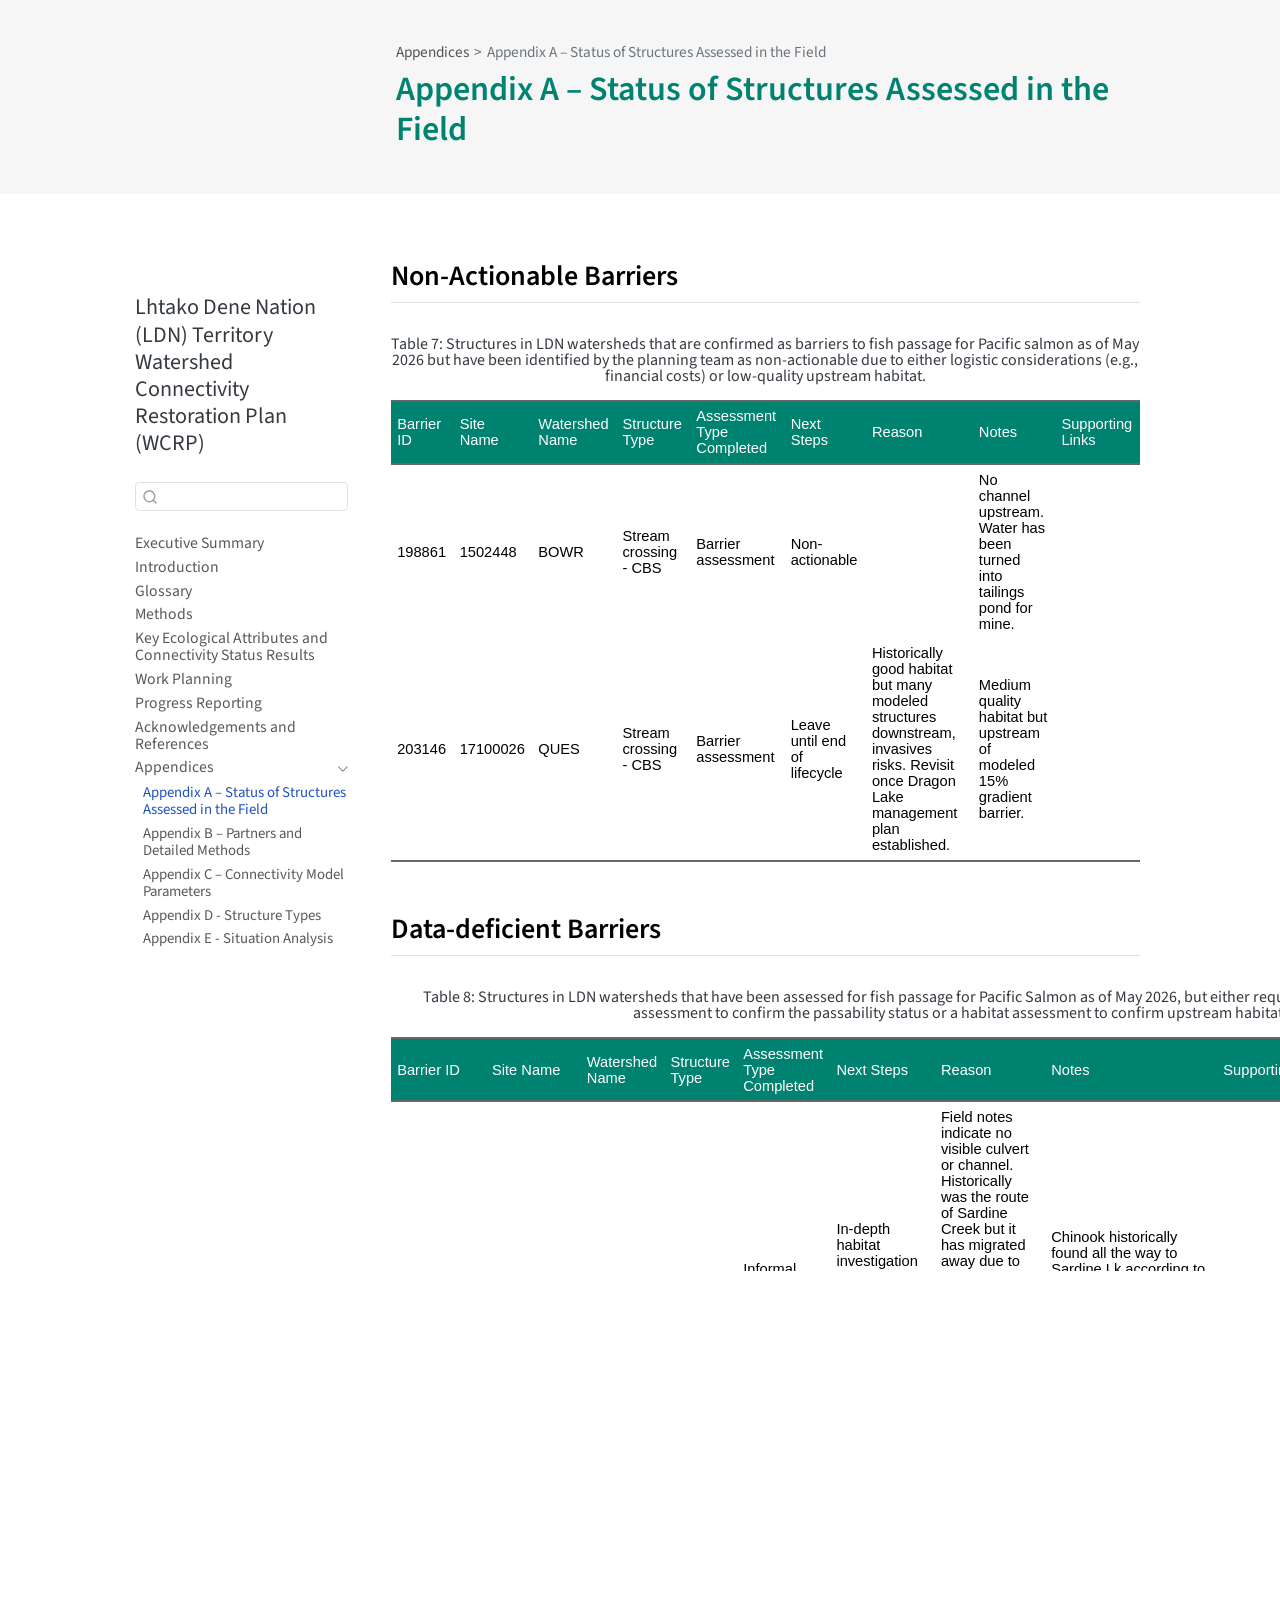
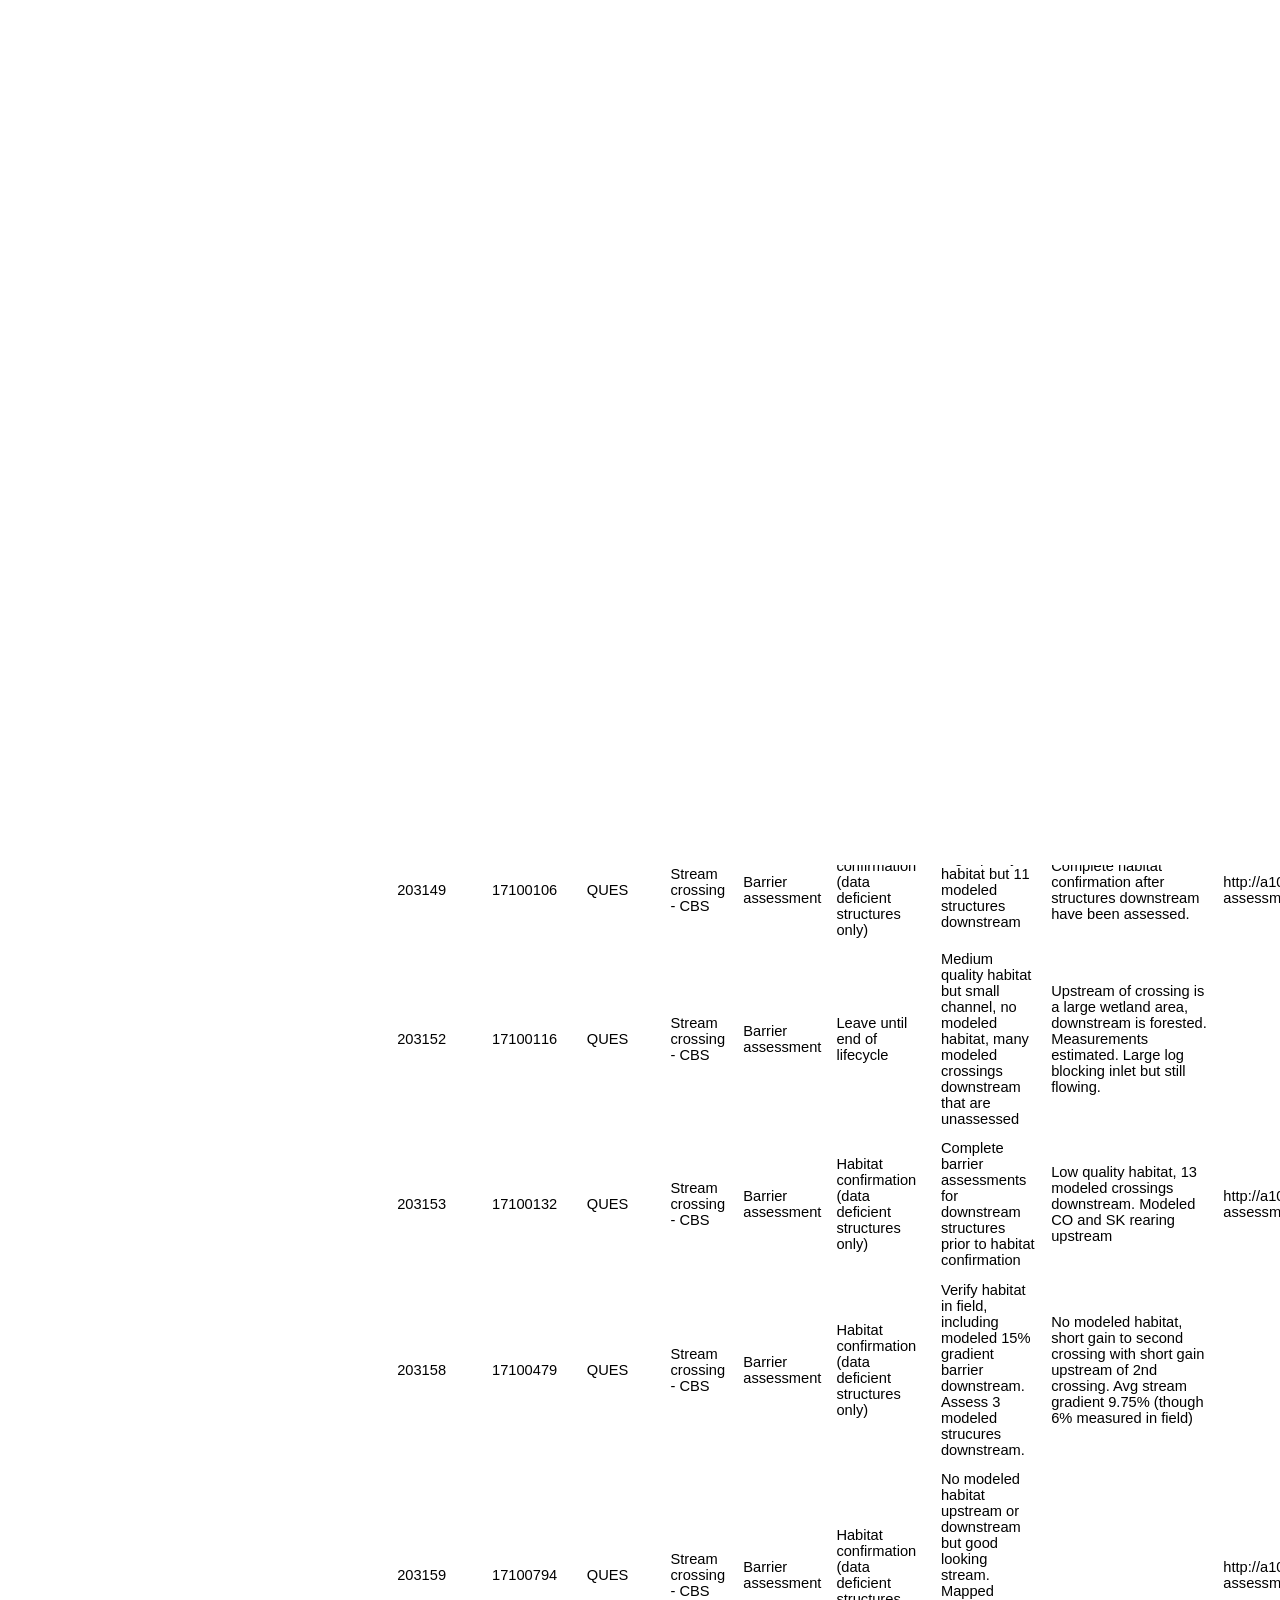
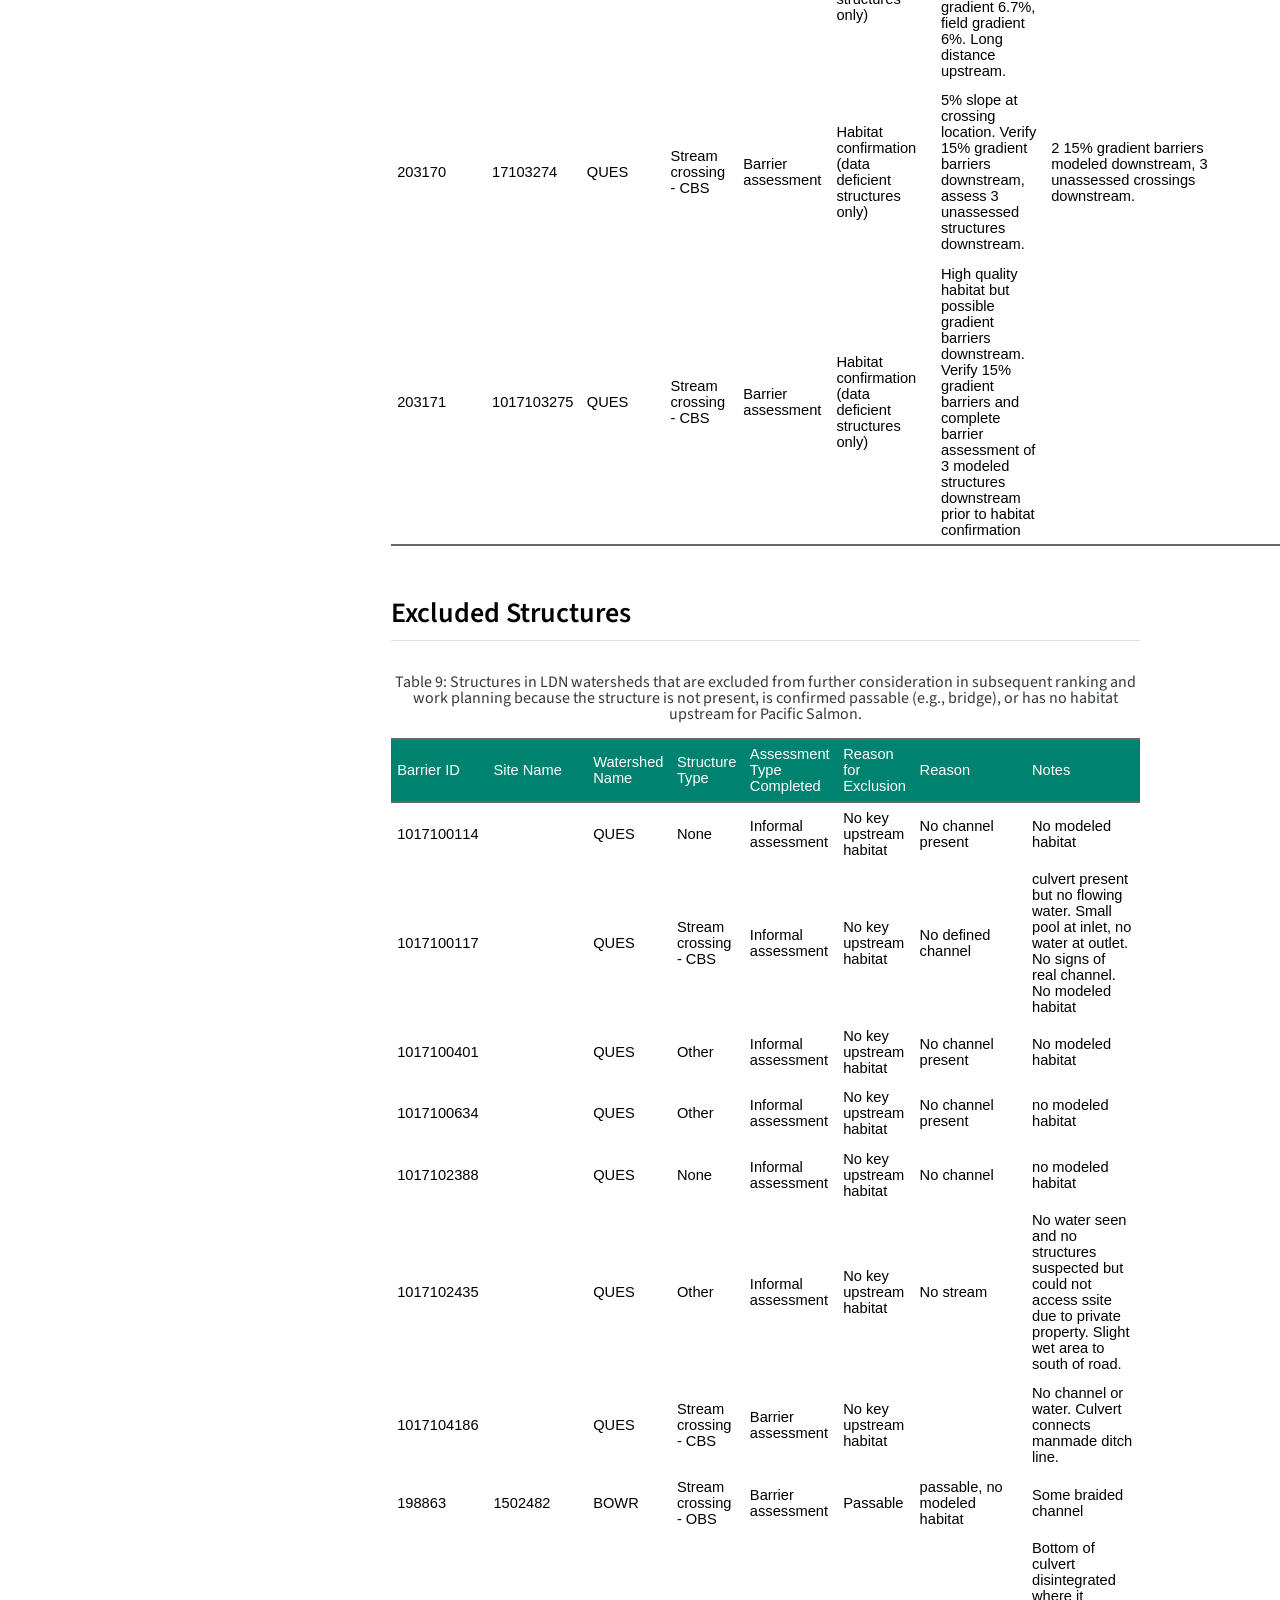
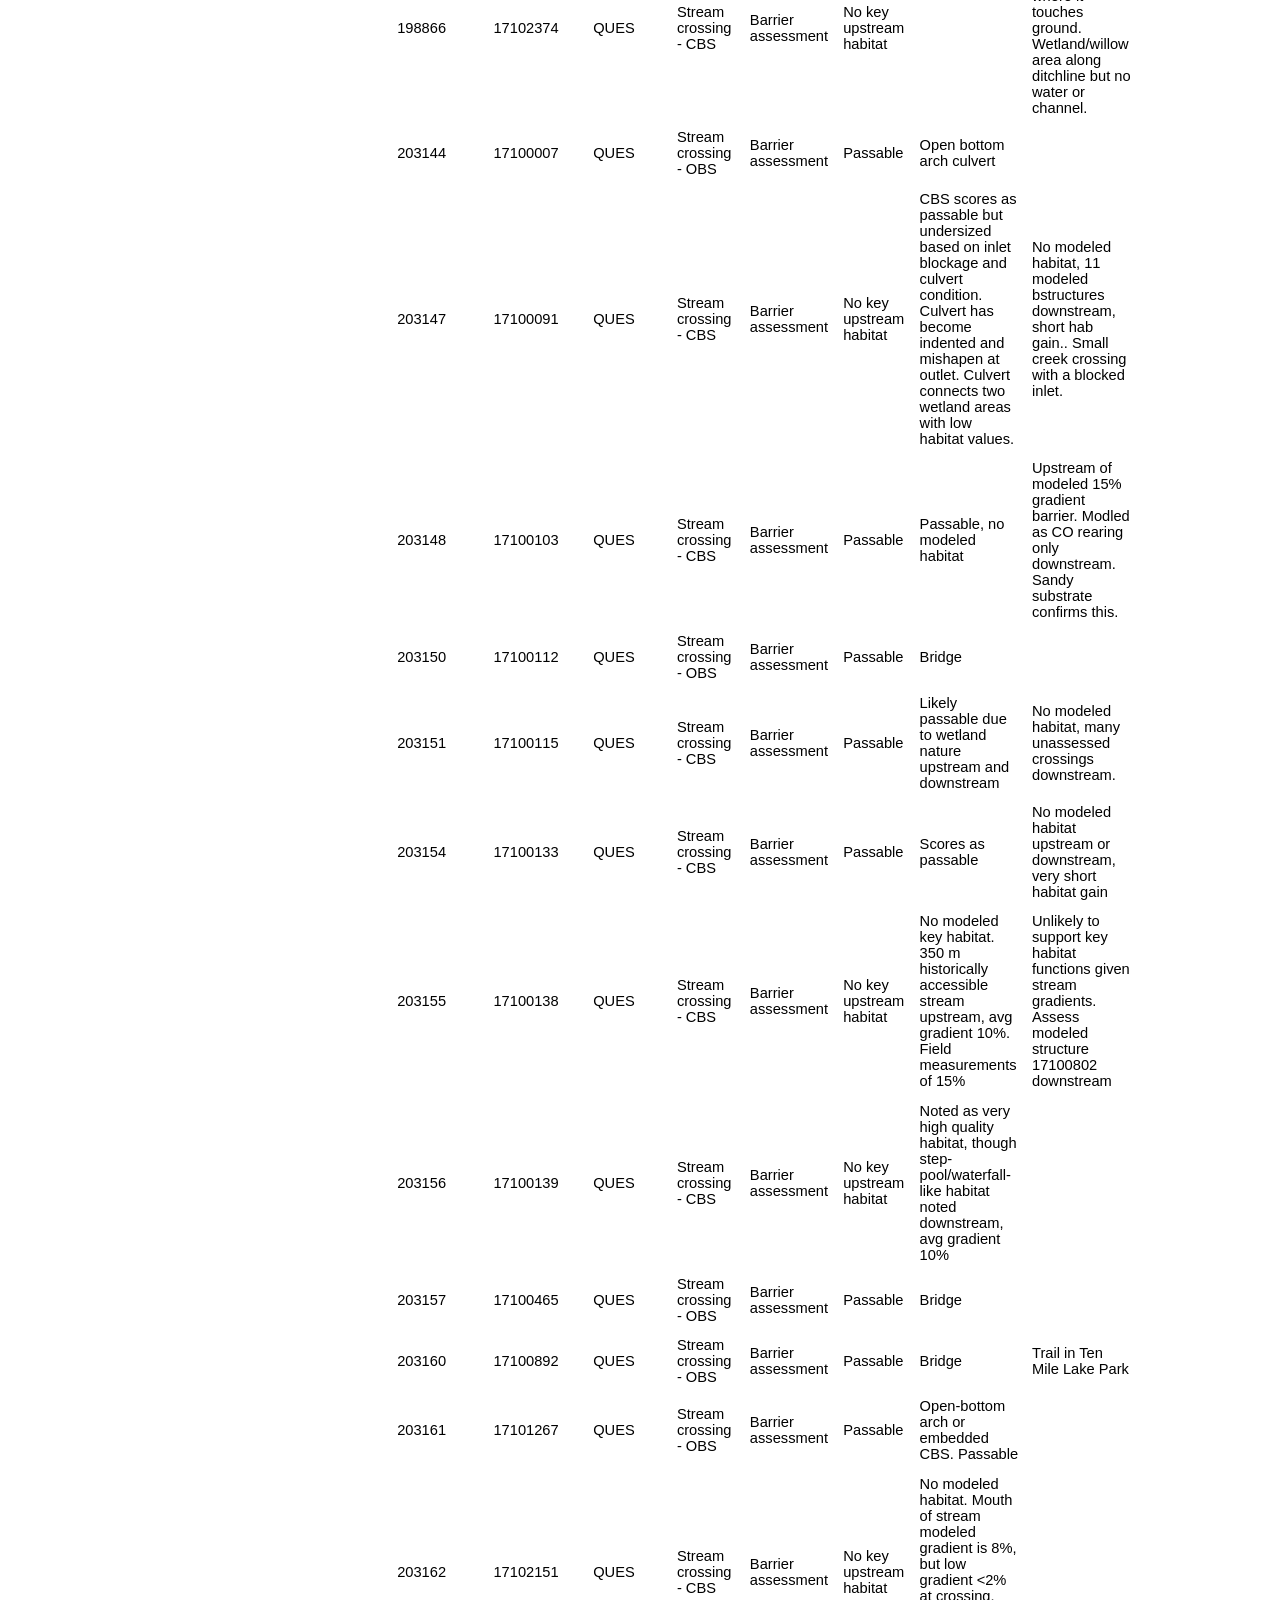
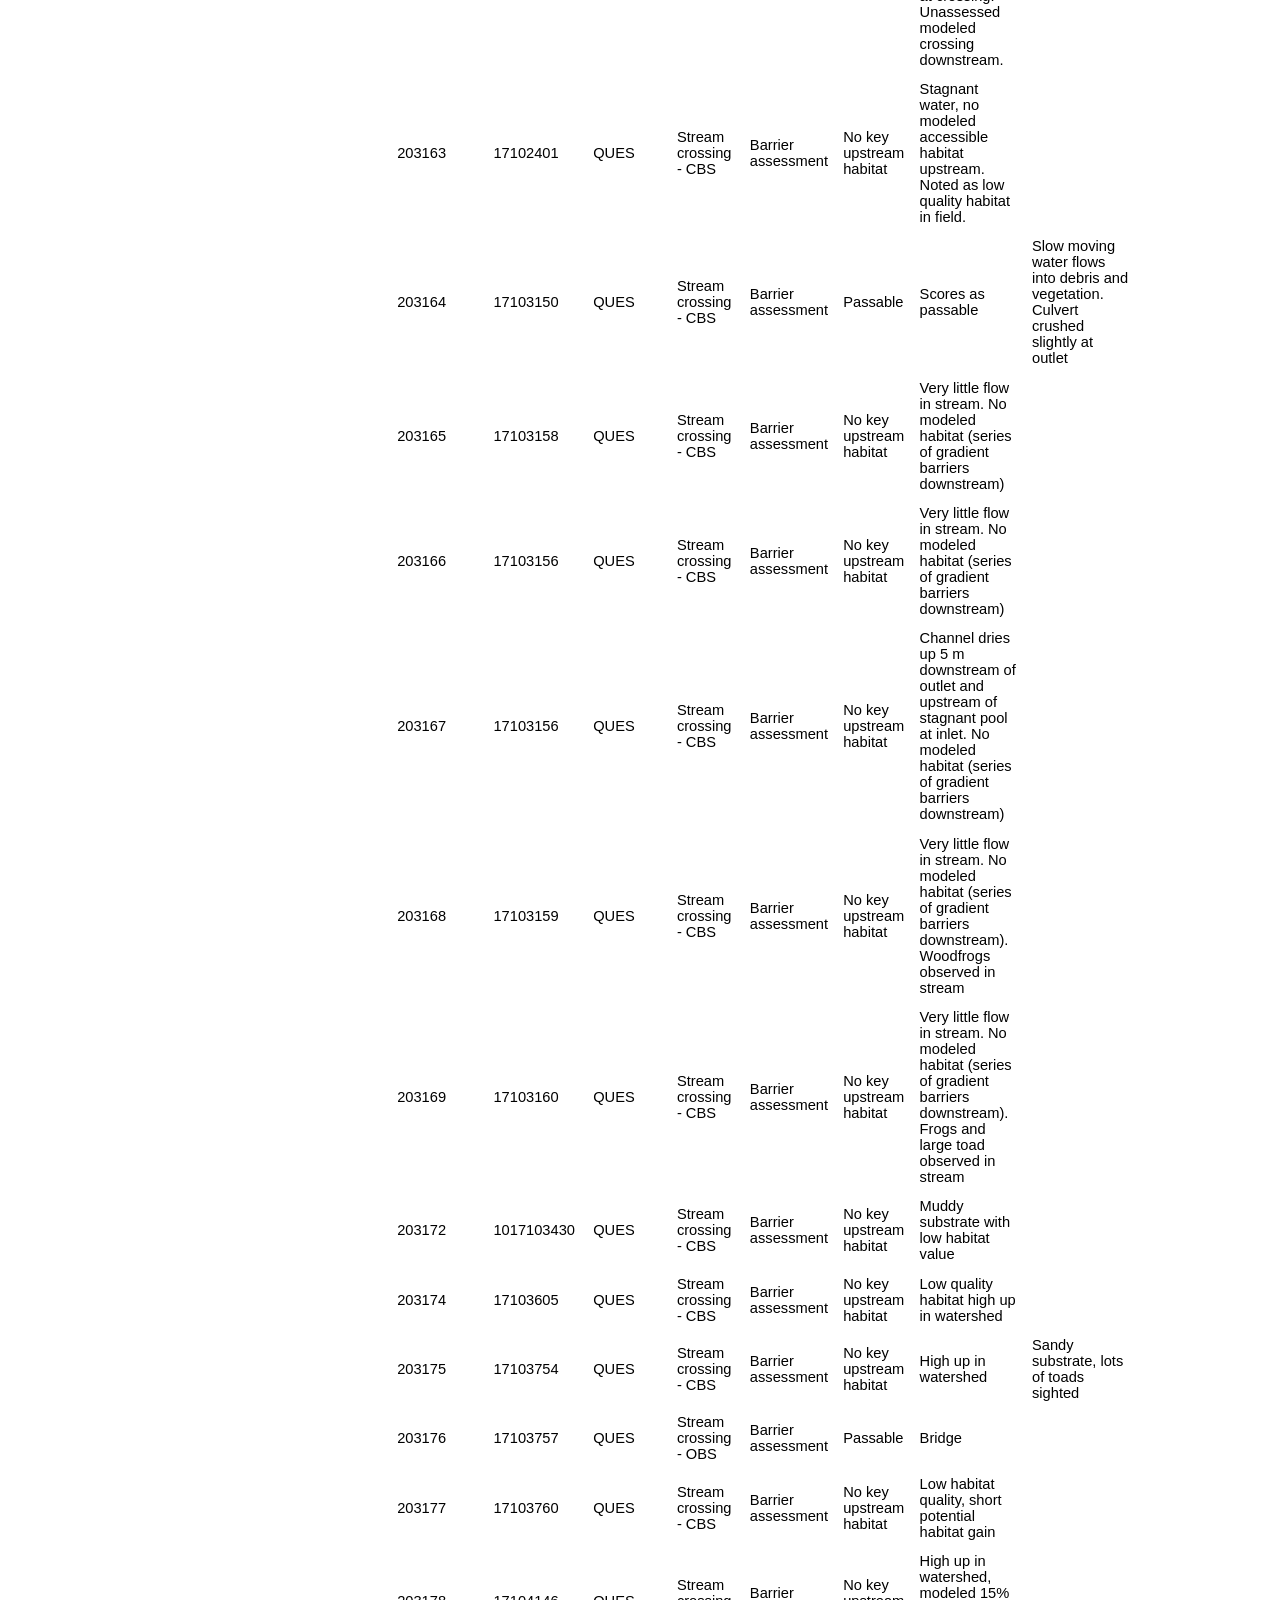
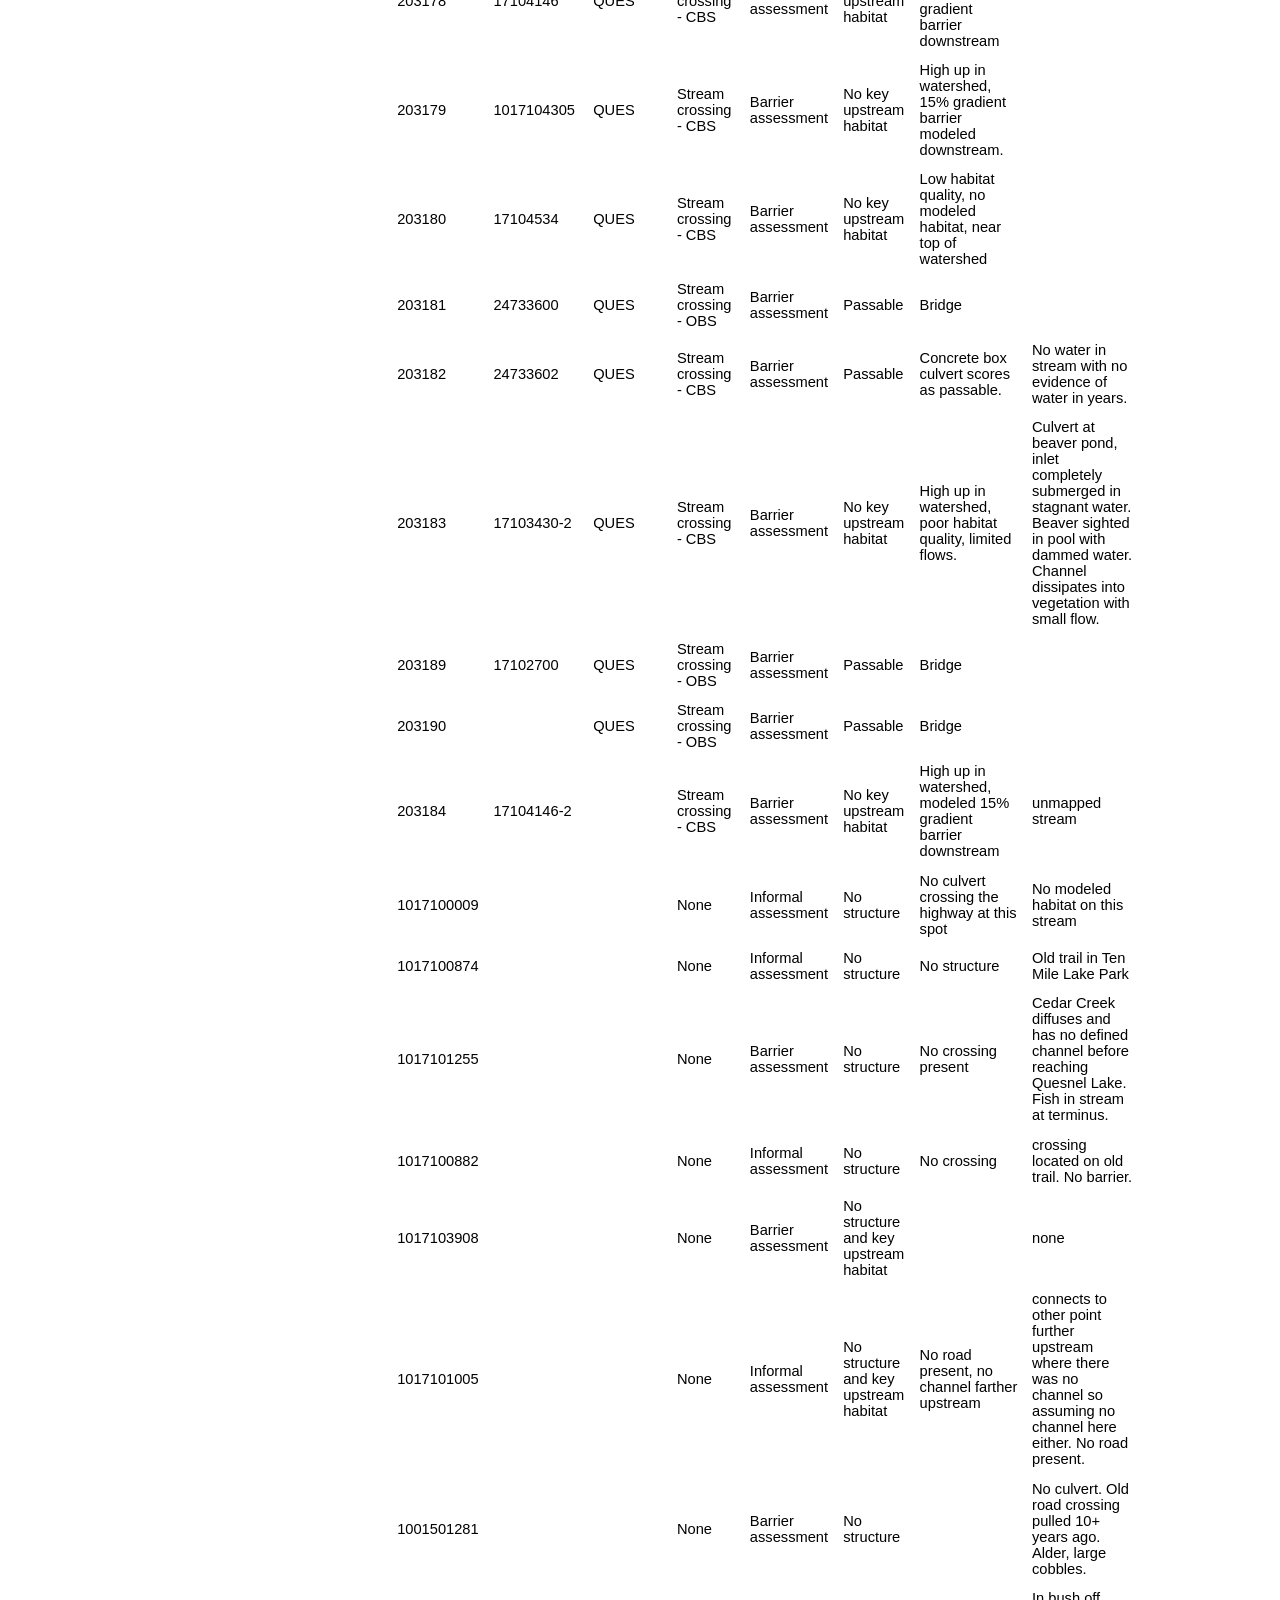
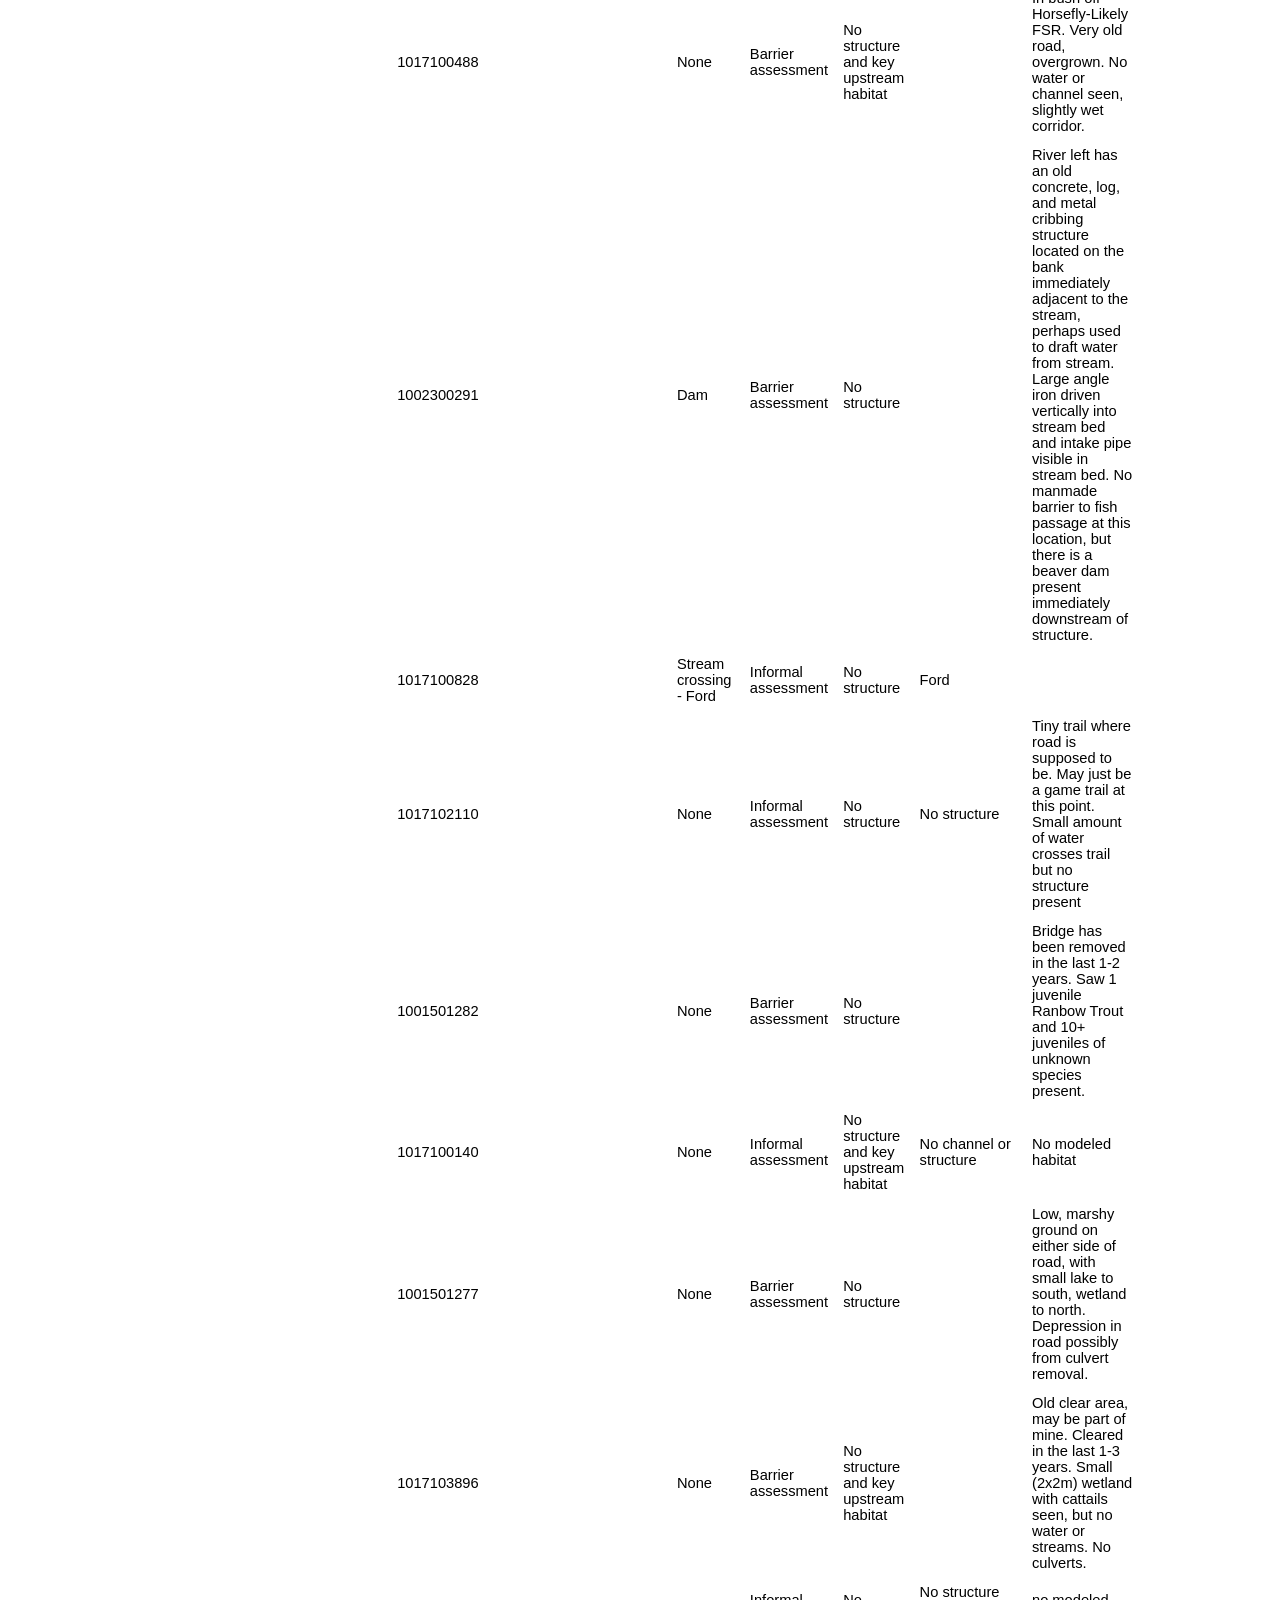
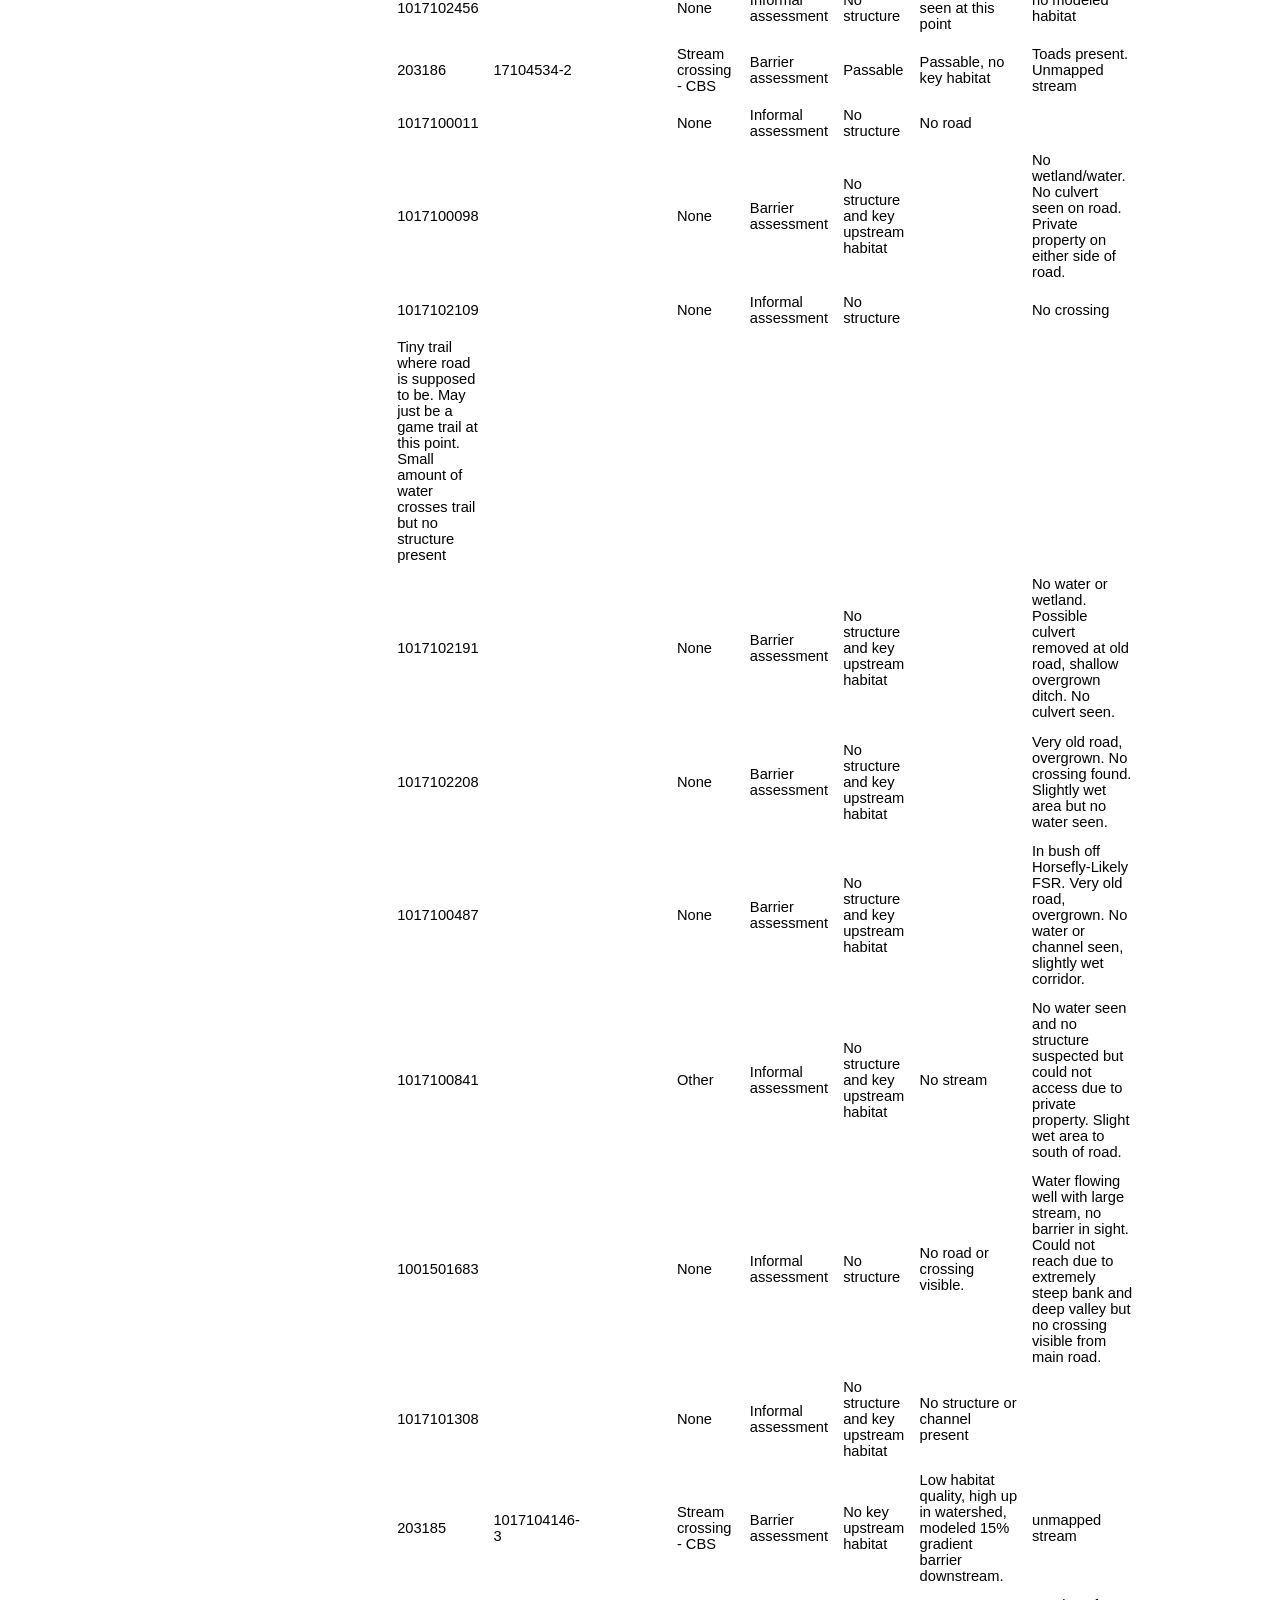
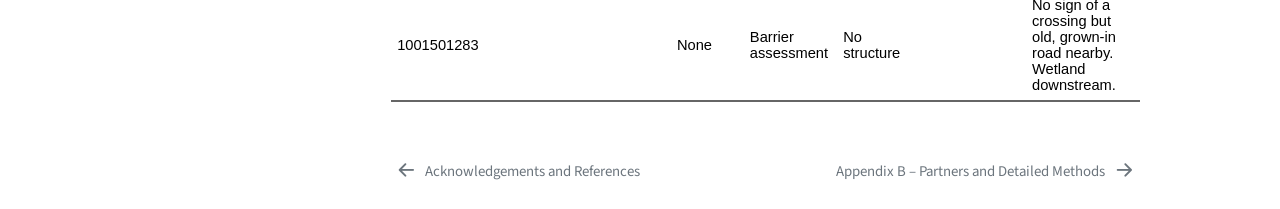
==== commit 88bf1651: "excluded update" ====
--- a/_book/content/appendix-a.html
+++ b/_book/content/appendix-a.html
@@ -241,31 +241,31 @@
 <h2 class="anchored" data-anchor-id="non-actionable-barriers">Non-Actionable Barriers</h2>
 <div class="cell">
 <style></style>
-<div class="tabwid"><style>.cl-e510920a{}.cl-e5078070{font-family:'Arial';font-size:11pt;font-weight:normal;font-style:normal;text-decoration:none;color:rgba(255, 255, 255, 1.00);background-color:transparent;}.cl-e507807a{font-family:'Arial';font-size:11pt;font-weight:normal;font-style:normal;text-decoration:none;color:rgba(0, 0, 0, 1.00);background-color:transparent;}.cl-e50ac6ea{margin:0;text-align:left;border-bottom: 0 solid rgba(0, 0, 0, 1.00);border-top: 0 solid rgba(0, 0, 0, 1.00);border-left: 0 solid rgba(0, 0, 0, 1.00);border-right: 0 solid rgba(0, 0, 0, 1.00);padding-bottom:5pt;padding-top:5pt;padding-left:5pt;padding-right:5pt;line-height: 1;background-color:transparent;}.cl-e50afb9c{width:0.939in;background-color:rgba(0, 130, 112, 1.00);vertical-align: middle;border-bottom: 1.5pt solid rgba(102, 102, 102, 1.00);border-top: 1.5pt solid rgba(102, 102, 102, 1.00);border-left: 0 solid rgba(0, 0, 0, 1.00);border-right: 0 solid rgba(0, 0, 0, 1.00);margin-bottom:0;margin-top:0;margin-left:0;margin-right:0;}.cl-e50afba6{width:0.998in;background-color:rgba(0, 130, 112, 1.00);vertical-align: middle;border-bottom: 1.5pt solid rgba(102, 102, 102, 1.00);border-top: 1.5pt solid rgba(102, 102, 102, 1.00);border-left: 0 solid rgba(0, 0, 0, 1.00);border-right: 0 solid rgba(0, 0, 0, 1.00);margin-bottom:0;margin-top:0;margin-left:0;margin-right:0;}.cl-e50afba7{width:1.474in;background-color:rgba(0, 130, 112, 1.00);vertical-align: middle;border-bottom: 1.5pt solid rgba(102, 102, 102, 1.00);border-top: 1.5pt solid rgba(102, 102, 102, 1.00);border-left: 0 solid rgba(0, 0, 0, 1.00);border-right: 0 solid rgba(0, 0, 0, 1.00);margin-bottom:0;margin-top:0;margin-left:0;margin-right:0;}.cl-e50afbb0{width:1.839in;background-color:rgba(0, 130, 112, 1.00);vertical-align: middle;border-bottom: 1.5pt solid rgba(102, 102, 102, 1.00);border-top: 1.5pt solid rgba(102, 102, 102, 1.00);border-left: 0 solid rgba(0, 0, 0, 1.00);border-right: 0 solid rgba(0, 0, 0, 1.00);margin-bottom:0;margin-top:0;margin-left:0;margin-right:0;}.cl-e50afbb1{width:2.281in;background-color:rgba(0, 130, 112, 1.00);vertical-align: middle;border-bottom: 1.5pt solid rgba(102, 102, 102, 1.00);border-top: 1.5pt solid rgba(102, 102, 102, 1.00);border-left: 0 solid rgba(0, 0, 0, 1.00);border-right: 0 solid rgba(0, 0, 0, 1.00);margin-bottom:0;margin-top:0;margin-left:0;margin-right:0;}.cl-e50afbb2{width:2.077in;background-color:rgba(0, 130, 112, 1.00);vertical-align: middle;border-bottom: 1.5pt solid rgba(102, 102, 102, 1.00);border-top: 1.5pt solid rgba(102, 102, 102, 1.00);border-left: 0 solid rgba(0, 0, 0, 1.00);border-right: 0 solid rgba(0, 0, 0, 1.00);margin-bottom:0;margin-top:0;margin-left:0;margin-right:0;}.cl-e50afbb3{width:9.822in;background-color:rgba(0, 130, 112, 1.00);vertical-align: middle;border-bottom: 1.5pt solid rgba(102, 102, 102, 1.00);border-top: 1.5pt solid rgba(102, 102, 102, 1.00);border-left: 0 solid rgba(0, 0, 0, 1.00);border-right: 0 solid rgba(0, 0, 0, 1.00);margin-bottom:0;margin-top:0;margin-left:0;margin-right:0;}.cl-e50afbba{width:5.245in;background-color:rgba(0, 130, 112, 1.00);vertical-align: middle;border-bottom: 1.5pt solid rgba(102, 102, 102, 1.00);border-top: 1.5pt solid rgba(102, 102, 102, 1.00);border-left: 0 solid rgba(0, 0, 0, 1.00);border-right: 0 solid rgba(0, 0, 0, 1.00);margin-bottom:0;margin-top:0;margin-left:0;margin-right:0;}.cl-e50afbbb{width:1.423in;background-color:rgba(0, 130, 112, 1.00);vertical-align: middle;border-bottom: 1.5pt solid rgba(102, 102, 102, 1.00);border-top: 1.5pt solid rgba(102, 102, 102, 1.00);border-left: 0 solid rgba(0, 0, 0, 1.00);border-right: 0 solid rgba(0, 0, 0, 1.00);margin-bottom:0;margin-top:0;margin-left:0;margin-right:0;}.cl-e50afbc4{width:0.939in;background-color:transparent;vertical-align: middle;border-bottom: 0 solid rgba(0, 0, 0, 1.00);border-top: 0 solid rgba(0, 0, 0, 1.00);border-left: 0 solid rgba(0, 0, 0, 1.00);border-right: 0 solid rgba(0, 0, 0, 1.00);margin-bottom:0;margin-top:0;margin-left:0;margin-right:0;}.cl-e50afbc5{width:0.998in;background-color:transparent;vertical-align: middle;border-bottom: 0 solid rgba(0, 0, 0, 1.00);border-top: 0 solid rgba(0, 0, 0, 1.00);border-left: 0 solid rgba(0, 0, 0, 1.00);border-right: 0 solid rgba(0, 0, 0, 1.00);margin-bottom:0;margin-top:0;margin-left:0;margin-right:0;}.cl-e50afbc6{width:1.474in;background-color:transparent;vertical-align: middle;border-bottom: 0 solid rgba(0, 0, 0, 1.00);border-top: 0 solid rgba(0, 0, 0, 1.00);border-left: 0 solid rgba(0, 0, 0, 1.00);border-right: 0 solid rgba(0, 0, 0, 1.00);margin-bottom:0;margin-top:0;margin-left:0;margin-right:0;}.cl-e50afbce{width:1.839in;background-color:transparent;vertical-align: middle;border-bottom: 0 solid rgba(0, 0, 0, 1.00);border-top: 0 solid rgba(0, 0, 0, 1.00);border-left: 0 solid rgba(0, 0, 0, 1.00);border-right: 0 solid rgba(0, 0, 0, 1.00);margin-bottom:0;margin-top:0;margin-left:0;margin-right:0;}.cl-e50afbcf{width:2.281in;background-color:transparent;vertical-align: middle;border-bottom: 0 solid rgba(0, 0, 0, 1.00);border-top: 0 solid rgba(0, 0, 0, 1.00);border-left: 0 solid rgba(0, 0, 0, 1.00);border-right: 0 solid rgba(0, 0, 0, 1.00);margin-bottom:0;margin-top:0;margin-left:0;margin-right:0;}.cl-e50afbd0{width:2.077in;background-color:transparent;vertical-align: middle;border-bottom: 0 solid rgba(0, 0, 0, 1.00);border-top: 0 solid rgba(0, 0, 0, 1.00);border-left: 0 solid rgba(0, 0, 0, 1.00);border-right: 0 solid rgba(0, 0, 0, 1.00);margin-bottom:0;margin-top:0;margin-left:0;margin-right:0;}.cl-e50afbd8{width:9.822in;background-color:transparent;vertical-align: middle;border-bottom: 0 solid rgba(0, 0, 0, 1.00);border-top: 0 solid rgba(0, 0, 0, 1.00);border-left: 0 solid rgba(0, 0, 0, 1.00);border-right: 0 solid rgba(0, 0, 0, 1.00);margin-bottom:0;margin-top:0;margin-left:0;margin-right:0;}.cl-e50afbd9{width:5.245in;background-color:transparent;vertical-align: middle;border-bottom: 0 solid rgba(0, 0, 0, 1.00);border-top: 0 solid rgba(0, 0, 0, 1.00);border-left: 0 solid rgba(0, 0, 0, 1.00);border-right: 0 solid rgba(0, 0, 0, 1.00);margin-bottom:0;margin-top:0;margin-left:0;margin-right:0;}.cl-e50afbda{width:1.423in;background-color:transparent;vertical-align: middle;border-bottom: 0 solid rgba(0, 0, 0, 1.00);border-top: 0 solid rgba(0, 0, 0, 1.00);border-left: 0 solid rgba(0, 0, 0, 1.00);border-right: 0 solid rgba(0, 0, 0, 1.00);margin-bottom:0;margin-top:0;margin-left:0;margin-right:0;}.cl-e50afbdb{width:0.939in;background-color:transparent;vertical-align: middle;border-bottom: 1.5pt solid rgba(102, 102, 102, 1.00);border-top: 0 solid rgba(0, 0, 0, 1.00);border-left: 0 solid rgba(0, 0, 0, 1.00);border-right: 0 solid rgba(0, 0, 0, 1.00);margin-bottom:0;margin-top:0;margin-left:0;margin-right:0;}.cl-e50afbe2{width:0.998in;background-color:transparent;vertical-align: middle;border-bottom: 1.5pt solid rgba(102, 102, 102, 1.00);border-top: 0 solid rgba(0, 0, 0, 1.00);border-left: 0 solid rgba(0, 0, 0, 1.00);border-right: 0 solid rgba(0, 0, 0, 1.00);margin-bottom:0;margin-top:0;margin-left:0;margin-right:0;}.cl-e50afbe3{width:1.474in;background-color:transparent;vertical-align: middle;border-bottom: 1.5pt solid rgba(102, 102, 102, 1.00);border-top: 0 solid rgba(0, 0, 0, 1.00);border-left: 0 solid rgba(0, 0, 0, 1.00);border-right: 0 solid rgba(0, 0, 0, 1.00);margin-bottom:0;margin-top:0;margin-left:0;margin-right:0;}.cl-e50afbe4{width:1.839in;background-color:transparent;vertical-align: middle;border-bottom: 1.5pt solid rgba(102, 102, 102, 1.00);border-top: 0 solid rgba(0, 0, 0, 1.00);border-left: 0 solid rgba(0, 0, 0, 1.00);border-right: 0 solid rgba(0, 0, 0, 1.00);margin-bottom:0;margin-top:0;margin-left:0;margin-right:0;}.cl-e50afbe5{width:2.281in;background-color:transparent;vertical-align: middle;border-bottom: 1.5pt solid rgba(102, 102, 102, 1.00);border-top: 0 solid rgba(0, 0, 0, 1.00);border-left: 0 solid rgba(0, 0, 0, 1.00);border-right: 0 solid rgba(0, 0, 0, 1.00);margin-bottom:0;margin-top:0;margin-left:0;margin-right:0;}.cl-e50afbec{width:2.077in;background-color:transparent;vertical-align: middle;border-bottom: 1.5pt solid rgba(102, 102, 102, 1.00);border-top: 0 solid rgba(0, 0, 0, 1.00);border-left: 0 solid rgba(0, 0, 0, 1.00);border-right: 0 solid rgba(0, 0, 0, 1.00);margin-bottom:0;margin-top:0;margin-left:0;margin-right:0;}.cl-e50afbed{width:9.822in;background-color:transparent;vertical-align: middle;border-bottom: 1.5pt solid rgba(102, 102, 102, 1.00);border-top: 0 solid rgba(0, 0, 0, 1.00);border-left: 0 solid rgba(0, 0, 0, 1.00);border-right: 0 solid rgba(0, 0, 0, 1.00);margin-bottom:0;margin-top:0;margin-left:0;margin-right:0;}.cl-e50afbee{width:5.245in;background-color:transparent;vertical-align: middle;border-bottom: 1.5pt solid rgba(102, 102, 102, 1.00);border-top: 0 solid rgba(0, 0, 0, 1.00);border-left: 0 solid rgba(0, 0, 0, 1.00);border-right: 0 solid rgba(0, 0, 0, 1.00);margin-bottom:0;margin-top:0;margin-left:0;margin-right:0;}.cl-e50afbef{width:1.423in;background-color:transparent;vertical-align: middle;border-bottom: 1.5pt solid rgba(102, 102, 102, 1.00);border-top: 0 solid rgba(0, 0, 0, 1.00);border-left: 0 solid rgba(0, 0, 0, 1.00);border-right: 0 solid rgba(0, 0, 0, 1.00);margin-bottom:0;margin-top:0;margin-left:0;margin-right:0;}</style><table data-quarto-disable-processing="true" class="cl-e510920a"><caption><p>Table 7: Structures in LDN watersheds that are confirmed as barriers
+<div class="tabwid"><style>.cl-322ffa54{}.cl-3227652e{font-family:'Arial';font-size:11pt;font-weight:normal;font-style:normal;text-decoration:none;color:rgba(255, 255, 255, 1.00);background-color:transparent;}.cl-32276542{font-family:'Arial';font-size:11pt;font-weight:normal;font-style:normal;text-decoration:none;color:rgba(0, 0, 0, 1.00);background-color:transparent;}.cl-322ad29a{margin:0;text-align:left;border-bottom: 0 solid rgba(0, 0, 0, 1.00);border-top: 0 solid rgba(0, 0, 0, 1.00);border-left: 0 solid rgba(0, 0, 0, 1.00);border-right: 0 solid rgba(0, 0, 0, 1.00);padding-bottom:5pt;padding-top:5pt;padding-left:5pt;padding-right:5pt;line-height: 1;background-color:transparent;}.cl-322afaea{width:0.939in;background-color:rgba(0, 130, 112, 1.00);vertical-align: middle;border-bottom: 1.5pt solid rgba(102, 102, 102, 1.00);border-top: 1.5pt solid rgba(102, 102, 102, 1.00);border-left: 0 solid rgba(0, 0, 0, 1.00);border-right: 0 solid rgba(0, 0, 0, 1.00);margin-bottom:0;margin-top:0;margin-left:0;margin-right:0;}.cl-322afaf4{width:0.998in;background-color:rgba(0, 130, 112, 1.00);vertical-align: middle;border-bottom: 1.5pt solid rgba(102, 102, 102, 1.00);border-top: 1.5pt solid rgba(102, 102, 102, 1.00);border-left: 0 solid rgba(0, 0, 0, 1.00);border-right: 0 solid rgba(0, 0, 0, 1.00);margin-bottom:0;margin-top:0;margin-left:0;margin-right:0;}.cl-322afaf5{width:1.474in;background-color:rgba(0, 130, 112, 1.00);vertical-align: middle;border-bottom: 1.5pt solid rgba(102, 102, 102, 1.00);border-top: 1.5pt solid rgba(102, 102, 102, 1.00);border-left: 0 solid rgba(0, 0, 0, 1.00);border-right: 0 solid rgba(0, 0, 0, 1.00);margin-bottom:0;margin-top:0;margin-left:0;margin-right:0;}.cl-322afaf6{width:1.839in;background-color:rgba(0, 130, 112, 1.00);vertical-align: middle;border-bottom: 1.5pt solid rgba(102, 102, 102, 1.00);border-top: 1.5pt solid rgba(102, 102, 102, 1.00);border-left: 0 solid rgba(0, 0, 0, 1.00);border-right: 0 solid rgba(0, 0, 0, 1.00);margin-bottom:0;margin-top:0;margin-left:0;margin-right:0;}.cl-322afafe{width:2.281in;background-color:rgba(0, 130, 112, 1.00);vertical-align: middle;border-bottom: 1.5pt solid rgba(102, 102, 102, 1.00);border-top: 1.5pt solid rgba(102, 102, 102, 1.00);border-left: 0 solid rgba(0, 0, 0, 1.00);border-right: 0 solid rgba(0, 0, 0, 1.00);margin-bottom:0;margin-top:0;margin-left:0;margin-right:0;}.cl-322afaff{width:2.077in;background-color:rgba(0, 130, 112, 1.00);vertical-align: middle;border-bottom: 1.5pt solid rgba(102, 102, 102, 1.00);border-top: 1.5pt solid rgba(102, 102, 102, 1.00);border-left: 0 solid rgba(0, 0, 0, 1.00);border-right: 0 solid rgba(0, 0, 0, 1.00);margin-bottom:0;margin-top:0;margin-left:0;margin-right:0;}.cl-322afb00{width:9.822in;background-color:rgba(0, 130, 112, 1.00);vertical-align: middle;border-bottom: 1.5pt solid rgba(102, 102, 102, 1.00);border-top: 1.5pt solid rgba(102, 102, 102, 1.00);border-left: 0 solid rgba(0, 0, 0, 1.00);border-right: 0 solid rgba(0, 0, 0, 1.00);margin-bottom:0;margin-top:0;margin-left:0;margin-right:0;}.cl-322afb01{width:5.245in;background-color:rgba(0, 130, 112, 1.00);vertical-align: middle;border-bottom: 1.5pt solid rgba(102, 102, 102, 1.00);border-top: 1.5pt solid rgba(102, 102, 102, 1.00);border-left: 0 solid rgba(0, 0, 0, 1.00);border-right: 0 solid rgba(0, 0, 0, 1.00);margin-bottom:0;margin-top:0;margin-left:0;margin-right:0;}.cl-322afb08{width:1.423in;background-color:rgba(0, 130, 112, 1.00);vertical-align: middle;border-bottom: 1.5pt solid rgba(102, 102, 102, 1.00);border-top: 1.5pt solid rgba(102, 102, 102, 1.00);border-left: 0 solid rgba(0, 0, 0, 1.00);border-right: 0 solid rgba(0, 0, 0, 1.00);margin-bottom:0;margin-top:0;margin-left:0;margin-right:0;}.cl-322afb09{width:0.939in;background-color:transparent;vertical-align: middle;border-bottom: 0 solid rgba(0, 0, 0, 1.00);border-top: 0 solid rgba(0, 0, 0, 1.00);border-left: 0 solid rgba(0, 0, 0, 1.00);border-right: 0 solid rgba(0, 0, 0, 1.00);margin-bottom:0;margin-top:0;margin-left:0;margin-right:0;}.cl-322afb0a{width:0.998in;background-color:transparent;vertical-align: middle;border-bottom: 0 solid rgba(0, 0, 0, 1.00);border-top: 0 solid rgba(0, 0, 0, 1.00);border-left: 0 solid rgba(0, 0, 0, 1.00);border-right: 0 solid rgba(0, 0, 0, 1.00);margin-bottom:0;margin-top:0;margin-left:0;margin-right:0;}.cl-322afb12{width:1.474in;background-color:transparent;vertical-align: middle;border-bottom: 0 solid rgba(0, 0, 0, 1.00);border-top: 0 solid rgba(0, 0, 0, 1.00);border-left: 0 solid rgba(0, 0, 0, 1.00);border-right: 0 solid rgba(0, 0, 0, 1.00);margin-bottom:0;margin-top:0;margin-left:0;margin-right:0;}.cl-322afb13{width:1.839in;background-color:transparent;vertical-align: middle;border-bottom: 0 solid rgba(0, 0, 0, 1.00);border-top: 0 solid rgba(0, 0, 0, 1.00);border-left: 0 solid rgba(0, 0, 0, 1.00);border-right: 0 solid rgba(0, 0, 0, 1.00);margin-bottom:0;margin-top:0;margin-left:0;margin-right:0;}.cl-322afb14{width:2.281in;background-color:transparent;vertical-align: middle;border-bottom: 0 solid rgba(0, 0, 0, 1.00);border-top: 0 solid rgba(0, 0, 0, 1.00);border-left: 0 solid rgba(0, 0, 0, 1.00);border-right: 0 solid rgba(0, 0, 0, 1.00);margin-bottom:0;margin-top:0;margin-left:0;margin-right:0;}.cl-322afb15{width:2.077in;background-color:transparent;vertical-align: middle;border-bottom: 0 solid rgba(0, 0, 0, 1.00);border-top: 0 solid rgba(0, 0, 0, 1.00);border-left: 0 solid rgba(0, 0, 0, 1.00);border-right: 0 solid rgba(0, 0, 0, 1.00);margin-bottom:0;margin-top:0;margin-left:0;margin-right:0;}.cl-322afb1c{width:9.822in;background-color:transparent;vertical-align: middle;border-bottom: 0 solid rgba(0, 0, 0, 1.00);border-top: 0 solid rgba(0, 0, 0, 1.00);border-left: 0 solid rgba(0, 0, 0, 1.00);border-right: 0 solid rgba(0, 0, 0, 1.00);margin-bottom:0;margin-top:0;margin-left:0;margin-right:0;}.cl-322afb1d{width:5.245in;background-color:transparent;vertical-align: middle;border-bottom: 0 solid rgba(0, 0, 0, 1.00);border-top: 0 solid rgba(0, 0, 0, 1.00);border-left: 0 solid rgba(0, 0, 0, 1.00);border-right: 0 solid rgba(0, 0, 0, 1.00);margin-bottom:0;margin-top:0;margin-left:0;margin-right:0;}.cl-322afb1e{width:1.423in;background-color:transparent;vertical-align: middle;border-bottom: 0 solid rgba(0, 0, 0, 1.00);border-top: 0 solid rgba(0, 0, 0, 1.00);border-left: 0 solid rgba(0, 0, 0, 1.00);border-right: 0 solid rgba(0, 0, 0, 1.00);margin-bottom:0;margin-top:0;margin-left:0;margin-right:0;}.cl-322afb26{width:0.939in;background-color:transparent;vertical-align: middle;border-bottom: 1.5pt solid rgba(102, 102, 102, 1.00);border-top: 0 solid rgba(0, 0, 0, 1.00);border-left: 0 solid rgba(0, 0, 0, 1.00);border-right: 0 solid rgba(0, 0, 0, 1.00);margin-bottom:0;margin-top:0;margin-left:0;margin-right:0;}.cl-322afb27{width:0.998in;background-color:transparent;vertical-align: middle;border-bottom: 1.5pt solid rgba(102, 102, 102, 1.00);border-top: 0 solid rgba(0, 0, 0, 1.00);border-left: 0 solid rgba(0, 0, 0, 1.00);border-right: 0 solid rgba(0, 0, 0, 1.00);margin-bottom:0;margin-top:0;margin-left:0;margin-right:0;}.cl-322afb28{width:1.474in;background-color:transparent;vertical-align: middle;border-bottom: 1.5pt solid rgba(102, 102, 102, 1.00);border-top: 0 solid rgba(0, 0, 0, 1.00);border-left: 0 solid rgba(0, 0, 0, 1.00);border-right: 0 solid rgba(0, 0, 0, 1.00);margin-bottom:0;margin-top:0;margin-left:0;margin-right:0;}.cl-322afb29{width:1.839in;background-color:transparent;vertical-align: middle;border-bottom: 1.5pt solid rgba(102, 102, 102, 1.00);border-top: 0 solid rgba(0, 0, 0, 1.00);border-left: 0 solid rgba(0, 0, 0, 1.00);border-right: 0 solid rgba(0, 0, 0, 1.00);margin-bottom:0;margin-top:0;margin-left:0;margin-right:0;}.cl-322afb2a{width:2.281in;background-color:transparent;vertical-align: middle;border-bottom: 1.5pt solid rgba(102, 102, 102, 1.00);border-top: 0 solid rgba(0, 0, 0, 1.00);border-left: 0 solid rgba(0, 0, 0, 1.00);border-right: 0 solid rgba(0, 0, 0, 1.00);margin-bottom:0;margin-top:0;margin-left:0;margin-right:0;}.cl-322afb30{width:2.077in;background-color:transparent;vertical-align: middle;border-bottom: 1.5pt solid rgba(102, 102, 102, 1.00);border-top: 0 solid rgba(0, 0, 0, 1.00);border-left: 0 solid rgba(0, 0, 0, 1.00);border-right: 0 solid rgba(0, 0, 0, 1.00);margin-bottom:0;margin-top:0;margin-left:0;margin-right:0;}.cl-322afb31{width:9.822in;background-color:transparent;vertical-align: middle;border-bottom: 1.5pt solid rgba(102, 102, 102, 1.00);border-top: 0 solid rgba(0, 0, 0, 1.00);border-left: 0 solid rgba(0, 0, 0, 1.00);border-right: 0 solid rgba(0, 0, 0, 1.00);margin-bottom:0;margin-top:0;margin-left:0;margin-right:0;}.cl-322afb32{width:5.245in;background-color:transparent;vertical-align: middle;border-bottom: 1.5pt solid rgba(102, 102, 102, 1.00);border-top: 0 solid rgba(0, 0, 0, 1.00);border-left: 0 solid rgba(0, 0, 0, 1.00);border-right: 0 solid rgba(0, 0, 0, 1.00);margin-bottom:0;margin-top:0;margin-left:0;margin-right:0;}.cl-322afb33{width:1.423in;background-color:transparent;vertical-align: middle;border-bottom: 1.5pt solid rgba(102, 102, 102, 1.00);border-top: 0 solid rgba(0, 0, 0, 1.00);border-left: 0 solid rgba(0, 0, 0, 1.00);border-right: 0 solid rgba(0, 0, 0, 1.00);margin-bottom:0;margin-top:0;margin-left:0;margin-right:0;}</style><table data-quarto-disable-processing="true" class="cl-322ffa54"><caption><p>Table 7: Structures in LDN watersheds that are confirmed as barriers
 to fish passage for Pacific salmon as of May 2026 but have been
 identified by the planning team as non-actionable due to either logistic
 considerations (e.g., financial costs) or low-quality upstream
-habitat.</p></caption><thead><tr style="overflow-wrap:break-word;"><th class="cl-e50afb9c"><p class="cl-e50ac6ea"><span class="cl-e5078070">Barrier ID</span></p></th><th class="cl-e50afba6"><p class="cl-e50ac6ea"><span class="cl-e5078070">Site Name</span></p></th><th class="cl-e50afba7"><p class="cl-e50ac6ea"><span class="cl-e5078070">Watershed Name</span></p></th><th class="cl-e50afbb0"><p class="cl-e50ac6ea"><span class="cl-e5078070">Structure Type</span></p></th><th class="cl-e50afbb1"><p class="cl-e50ac6ea"><span class="cl-e5078070">Assessment Type Completed</span></p></th><th class="cl-e50afbb2"><p class="cl-e50ac6ea"><span class="cl-e5078070">Next Steps</span></p></th><th class="cl-e50afbb3"><p class="cl-e50ac6ea"><span class="cl-e5078070">Reason</span></p></th><th class="cl-e50afbba"><p class="cl-e50ac6ea"><span class="cl-e5078070">Notes</span></p></th><th class="cl-e50afbbb"><p class="cl-e50ac6ea"><span class="cl-e5078070">Supporting Links</span></p></th></tr></thead><tbody><tr style="overflow-wrap:break-word;"><td class="cl-e50afbc4"><p class="cl-e50ac6ea"><span class="cl-e507807a">198861</span></p></td><td class="cl-e50afbc5"><p class="cl-e50ac6ea"><span class="cl-e507807a">1502448</span></p></td><td class="cl-e50afbc6"><p class="cl-e50ac6ea"><span class="cl-e507807a">BOWR</span></p></td><td class="cl-e50afbce"><p class="cl-e50ac6ea"><span class="cl-e507807a">Stream crossing - CBS</span></p></td><td class="cl-e50afbcf"><p class="cl-e50ac6ea"><span class="cl-e507807a">Barrier assessment</span></p></td><td class="cl-e50afbd0"><p class="cl-e50ac6ea"><span class="cl-e507807a">Non-actionable</span></p></td><td class="cl-e50afbd8"><p class="cl-e50ac6ea"><span class="cl-e507807a"></span></p></td><td class="cl-e50afbd9"><p class="cl-e50ac6ea"><span class="cl-e507807a">No channel upstream. Water has been turned into tailings pond for mine. </span></p></td><td class="cl-e50afbda"><p class="cl-e50ac6ea"><span class="cl-e507807a"></span></p></td></tr><tr style="overflow-wrap:break-word;"><td class="cl-e50afbdb"><p class="cl-e50ac6ea"><span class="cl-e507807a">203146</span></p></td><td class="cl-e50afbe2"><p class="cl-e50ac6ea"><span class="cl-e507807a">17100026</span></p></td><td class="cl-e50afbe3"><p class="cl-e50ac6ea"><span class="cl-e507807a">QUES</span></p></td><td class="cl-e50afbe4"><p class="cl-e50ac6ea"><span class="cl-e507807a">Stream crossing - CBS</span></p></td><td class="cl-e50afbe5"><p class="cl-e50ac6ea"><span class="cl-e507807a">Barrier assessment</span></p></td><td class="cl-e50afbec"><p class="cl-e50ac6ea"><span class="cl-e507807a">Leave until end of lifecycle</span></p></td><td class="cl-e50afbed"><p class="cl-e50ac6ea"><span class="cl-e507807a">Historically good habitat but many modeled structures downstream, invasives risks. Revisit once Dragon Lake management plan established.</span></p></td><td class="cl-e50afbee"><p class="cl-e50ac6ea"><span class="cl-e507807a">Medium quality habitat but upstream of modeled 15% gradient barrier. </span></p></td><td class="cl-e50afbef"><p class="cl-e50ac6ea"><span class="cl-e507807a"></span></p></td></tr></tbody></table></div>
+habitat.</p></caption><thead><tr style="overflow-wrap:break-word;"><th class="cl-322afaea"><p class="cl-322ad29a"><span class="cl-3227652e">Barrier ID</span></p></th><th class="cl-322afaf4"><p class="cl-322ad29a"><span class="cl-3227652e">Site Name</span></p></th><th class="cl-322afaf5"><p class="cl-322ad29a"><span class="cl-3227652e">Watershed Name</span></p></th><th class="cl-322afaf6"><p class="cl-322ad29a"><span class="cl-3227652e">Structure Type</span></p></th><th class="cl-322afafe"><p class="cl-322ad29a"><span class="cl-3227652e">Assessment Type Completed</span></p></th><th class="cl-322afaff"><p class="cl-322ad29a"><span class="cl-3227652e">Next Steps</span></p></th><th class="cl-322afb00"><p class="cl-322ad29a"><span class="cl-3227652e">Reason</span></p></th><th class="cl-322afb01"><p class="cl-322ad29a"><span class="cl-3227652e">Notes</span></p></th><th class="cl-322afb08"><p class="cl-322ad29a"><span class="cl-3227652e">Supporting Links</span></p></th></tr></thead><tbody><tr style="overflow-wrap:break-word;"><td class="cl-322afb09"><p class="cl-322ad29a"><span class="cl-32276542">198861</span></p></td><td class="cl-322afb0a"><p class="cl-322ad29a"><span class="cl-32276542">1502448</span></p></td><td class="cl-322afb12"><p class="cl-322ad29a"><span class="cl-32276542">BOWR</span></p></td><td class="cl-322afb13"><p class="cl-322ad29a"><span class="cl-32276542">Stream crossing - CBS</span></p></td><td class="cl-322afb14"><p class="cl-322ad29a"><span class="cl-32276542">Barrier assessment</span></p></td><td class="cl-322afb15"><p class="cl-322ad29a"><span class="cl-32276542">Non-actionable</span></p></td><td class="cl-322afb1c"><p class="cl-322ad29a"><span class="cl-32276542"></span></p></td><td class="cl-322afb1d"><p class="cl-322ad29a"><span class="cl-32276542">No channel upstream. Water has been turned into tailings pond for mine. </span></p></td><td class="cl-322afb1e"><p class="cl-322ad29a"><span class="cl-32276542"></span></p></td></tr><tr style="overflow-wrap:break-word;"><td class="cl-322afb26"><p class="cl-322ad29a"><span class="cl-32276542">203146</span></p></td><td class="cl-322afb27"><p class="cl-322ad29a"><span class="cl-32276542">17100026</span></p></td><td class="cl-322afb28"><p class="cl-322ad29a"><span class="cl-32276542">QUES</span></p></td><td class="cl-322afb29"><p class="cl-322ad29a"><span class="cl-32276542">Stream crossing - CBS</span></p></td><td class="cl-322afb2a"><p class="cl-322ad29a"><span class="cl-32276542">Barrier assessment</span></p></td><td class="cl-322afb30"><p class="cl-322ad29a"><span class="cl-32276542">Leave until end of lifecycle</span></p></td><td class="cl-322afb31"><p class="cl-322ad29a"><span class="cl-32276542">Historically good habitat but many modeled structures downstream, invasives risks. Revisit once Dragon Lake management plan established.</span></p></td><td class="cl-322afb32"><p class="cl-322ad29a"><span class="cl-32276542">Medium quality habitat but upstream of modeled 15% gradient barrier. </span></p></td><td class="cl-322afb33"><p class="cl-322ad29a"><span class="cl-32276542"></span></p></td></tr></tbody></table></div>
 </div>
 </section>
 <section id="data-deficient-barriers" class="level2 unnumbered">
 <h2 class="unnumbered anchored" data-anchor-id="data-deficient-barriers">Data-deficient Barriers</h2>
 <div class="cell">
 <style></style>
-<div class="tabwid"><style>.cl-e539a1e0{}.cl-e530ba30{font-family:'Arial';font-size:11pt;font-weight:normal;font-style:normal;text-decoration:none;color:rgba(255, 255, 255, 1.00);background-color:transparent;}.cl-e530ba44{font-family:'Arial';font-size:11pt;font-weight:normal;font-style:normal;text-decoration:none;color:rgba(0, 0, 0, 1.00);background-color:transparent;}.cl-e533e00c{margin:0;text-align:left;border-bottom: 0 solid rgba(0, 0, 0, 1.00);border-top: 0 solid rgba(0, 0, 0, 1.00);border-left: 0 solid rgba(0, 0, 0, 1.00);border-right: 0 solid rgba(0, 0, 0, 1.00);padding-bottom:5pt;padding-top:5pt;padding-left:5pt;padding-right:5pt;line-height: 1;background-color:transparent;}.cl-e53409c4{width:1.135in;background-color:rgba(0, 130, 112, 1.00);vertical-align: middle;border-bottom: 1.5pt solid rgba(102, 102, 102, 1.00);border-top: 1.5pt solid rgba(102, 102, 102, 1.00);border-left: 0 solid rgba(0, 0, 0, 1.00);border-right: 0 solid rgba(0, 0, 0, 1.00);margin-bottom:0;margin-top:0;margin-left:0;margin-right:0;}.cl-e53409ce{width:1.474in;background-color:rgba(0, 130, 112, 1.00);vertical-align: middle;border-bottom: 1.5pt solid rgba(102, 102, 102, 1.00);border-top: 1.5pt solid rgba(102, 102, 102, 1.00);border-left: 0 solid rgba(0, 0, 0, 1.00);border-right: 0 solid rgba(0, 0, 0, 1.00);margin-bottom:0;margin-top:0;margin-left:0;margin-right:0;}.cl-e53409cf{width:1.847in;background-color:rgba(0, 130, 112, 1.00);vertical-align: middle;border-bottom: 1.5pt solid rgba(102, 102, 102, 1.00);border-top: 1.5pt solid rgba(102, 102, 102, 1.00);border-left: 0 solid rgba(0, 0, 0, 1.00);border-right: 0 solid rgba(0, 0, 0, 1.00);margin-bottom:0;margin-top:0;margin-left:0;margin-right:0;}.cl-e53409d0{width:2.281in;background-color:rgba(0, 130, 112, 1.00);vertical-align: middle;border-bottom: 1.5pt solid rgba(102, 102, 102, 1.00);border-top: 1.5pt solid rgba(102, 102, 102, 1.00);border-left: 0 solid rgba(0, 0, 0, 1.00);border-right: 0 solid rgba(0, 0, 0, 1.00);margin-bottom:0;margin-top:0;margin-left:0;margin-right:0;}.cl-e53409d8{width:4.412in;background-color:rgba(0, 130, 112, 1.00);vertical-align: middle;border-bottom: 1.5pt solid rgba(102, 102, 102, 1.00);border-top: 1.5pt solid rgba(102, 102, 102, 1.00);border-left: 0 solid rgba(0, 0, 0, 1.00);border-right: 0 solid rgba(0, 0, 0, 1.00);margin-bottom:0;margin-top:0;margin-left:0;margin-right:0;}.cl-e53409d9{width:17.669in;background-color:rgba(0, 130, 112, 1.00);vertical-align: middle;border-bottom: 1.5pt solid rgba(102, 102, 102, 1.00);border-top: 1.5pt solid rgba(102, 102, 102, 1.00);border-left: 0 solid rgba(0, 0, 0, 1.00);border-right: 0 solid rgba(0, 0, 0, 1.00);margin-bottom:0;margin-top:0;margin-left:0;margin-right:0;}.cl-e53409da{width:13.907in;background-color:rgba(0, 130, 112, 1.00);vertical-align: middle;border-bottom: 1.5pt solid rgba(102, 102, 102, 1.00);border-top: 1.5pt solid rgba(102, 102, 102, 1.00);border-left: 0 solid rgba(0, 0, 0, 1.00);border-right: 0 solid rgba(0, 0, 0, 1.00);margin-bottom:0;margin-top:0;margin-left:0;margin-right:0;}.cl-e53409e2{width:5.453in;background-color:rgba(0, 130, 112, 1.00);vertical-align: middle;border-bottom: 1.5pt solid rgba(102, 102, 102, 1.00);border-top: 1.5pt solid rgba(102, 102, 102, 1.00);border-left: 0 solid rgba(0, 0, 0, 1.00);border-right: 0 solid rgba(0, 0, 0, 1.00);margin-bottom:0;margin-top:0;margin-left:0;margin-right:0;}.cl-e53409e3{width:1.135in;background-color:transparent;vertical-align: middle;border-bottom: 0 solid rgba(0, 0, 0, 1.00);border-top: 0 solid rgba(0, 0, 0, 1.00);border-left: 0 solid rgba(0, 0, 0, 1.00);border-right: 0 solid rgba(0, 0, 0, 1.00);margin-bottom:0;margin-top:0;margin-left:0;margin-right:0;}.cl-e53409e4{width:1.474in;background-color:transparent;vertical-align: middle;border-bottom: 0 solid rgba(0, 0, 0, 1.00);border-top: 0 solid rgba(0, 0, 0, 1.00);border-left: 0 solid rgba(0, 0, 0, 1.00);border-right: 0 solid rgba(0, 0, 0, 1.00);margin-bottom:0;margin-top:0;margin-left:0;margin-right:0;}.cl-e53409e5{width:1.847in;background-color:transparent;vertical-align: middle;border-bottom: 0 solid rgba(0, 0, 0, 1.00);border-top: 0 solid rgba(0, 0, 0, 1.00);border-left: 0 solid rgba(0, 0, 0, 1.00);border-right: 0 solid rgba(0, 0, 0, 1.00);margin-bottom:0;margin-top:0;margin-left:0;margin-right:0;}.cl-e53409e6{width:2.281in;background-color:transparent;vertical-align: middle;border-bottom: 0 solid rgba(0, 0, 0, 1.00);border-top: 0 solid rgba(0, 0, 0, 1.00);border-left: 0 solid rgba(0, 0, 0, 1.00);border-right: 0 solid rgba(0, 0, 0, 1.00);margin-bottom:0;margin-top:0;margin-left:0;margin-right:0;}.cl-e53409ec{width:4.412in;background-color:transparent;vertical-align: middle;border-bottom: 0 solid rgba(0, 0, 0, 1.00);border-top: 0 solid rgba(0, 0, 0, 1.00);border-left: 0 solid rgba(0, 0, 0, 1.00);border-right: 0 solid rgba(0, 0, 0, 1.00);margin-bottom:0;margin-top:0;margin-left:0;margin-right:0;}.cl-e53409ed{width:17.669in;background-color:transparent;vertical-align: middle;border-bottom: 0 solid rgba(0, 0, 0, 1.00);border-top: 0 solid rgba(0, 0, 0, 1.00);border-left: 0 solid rgba(0, 0, 0, 1.00);border-right: 0 solid rgba(0, 0, 0, 1.00);margin-bottom:0;margin-top:0;margin-left:0;margin-right:0;}.cl-e53409ee{width:13.907in;background-color:transparent;vertical-align: middle;border-bottom: 0 solid rgba(0, 0, 0, 1.00);border-top: 0 solid rgba(0, 0, 0, 1.00);border-left: 0 solid rgba(0, 0, 0, 1.00);border-right: 0 solid rgba(0, 0, 0, 1.00);margin-bottom:0;margin-top:0;margin-left:0;margin-right:0;}.cl-e53409ef{width:5.453in;background-color:transparent;vertical-align: middle;border-bottom: 0 solid rgba(0, 0, 0, 1.00);border-top: 0 solid rgba(0, 0, 0, 1.00);border-left: 0 solid rgba(0, 0, 0, 1.00);border-right: 0 solid rgba(0, 0, 0, 1.00);margin-bottom:0;margin-top:0;margin-left:0;margin-right:0;}.cl-e53409f6{width:1.135in;background-color:transparent;vertical-align: middle;border-bottom: 1.5pt solid rgba(102, 102, 102, 1.00);border-top: 0 solid rgba(0, 0, 0, 1.00);border-left: 0 solid rgba(0, 0, 0, 1.00);border-right: 0 solid rgba(0, 0, 0, 1.00);margin-bottom:0;margin-top:0;margin-left:0;margin-right:0;}.cl-e53409f7{width:1.474in;background-color:transparent;vertical-align: middle;border-bottom: 1.5pt solid rgba(102, 102, 102, 1.00);border-top: 0 solid rgba(0, 0, 0, 1.00);border-left: 0 solid rgba(0, 0, 0, 1.00);border-right: 0 solid rgba(0, 0, 0, 1.00);margin-bottom:0;margin-top:0;margin-left:0;margin-right:0;}.cl-e53409f8{width:1.847in;background-color:transparent;vertical-align: middle;border-bottom: 1.5pt solid rgba(102, 102, 102, 1.00);border-top: 0 solid rgba(0, 0, 0, 1.00);border-left: 0 solid rgba(0, 0, 0, 1.00);border-right: 0 solid rgba(0, 0, 0, 1.00);margin-bottom:0;margin-top:0;margin-left:0;margin-right:0;}.cl-e5340a00{width:2.281in;background-color:transparent;vertical-align: middle;border-bottom: 1.5pt solid rgba(102, 102, 102, 1.00);border-top: 0 solid rgba(0, 0, 0, 1.00);border-left: 0 solid rgba(0, 0, 0, 1.00);border-right: 0 solid rgba(0, 0, 0, 1.00);margin-bottom:0;margin-top:0;margin-left:0;margin-right:0;}.cl-e5340a01{width:4.412in;background-color:transparent;vertical-align: middle;border-bottom: 1.5pt solid rgba(102, 102, 102, 1.00);border-top: 0 solid rgba(0, 0, 0, 1.00);border-left: 0 solid rgba(0, 0, 0, 1.00);border-right: 0 solid rgba(0, 0, 0, 1.00);margin-bottom:0;margin-top:0;margin-left:0;margin-right:0;}.cl-e5340a02{width:17.669in;background-color:transparent;vertical-align: middle;border-bottom: 1.5pt solid rgba(102, 102, 102, 1.00);border-top: 0 solid rgba(0, 0, 0, 1.00);border-left: 0 solid rgba(0, 0, 0, 1.00);border-right: 0 solid rgba(0, 0, 0, 1.00);margin-bottom:0;margin-top:0;margin-left:0;margin-right:0;}.cl-e5340a03{width:13.907in;background-color:transparent;vertical-align: middle;border-bottom: 1.5pt solid rgba(102, 102, 102, 1.00);border-top: 0 solid rgba(0, 0, 0, 1.00);border-left: 0 solid rgba(0, 0, 0, 1.00);border-right: 0 solid rgba(0, 0, 0, 1.00);margin-bottom:0;margin-top:0;margin-left:0;margin-right:0;}.cl-e5340a04{width:5.453in;background-color:transparent;vertical-align: middle;border-bottom: 1.5pt solid rgba(102, 102, 102, 1.00);border-top: 0 solid rgba(0, 0, 0, 1.00);border-left: 0 solid rgba(0, 0, 0, 1.00);border-right: 0 solid rgba(0, 0, 0, 1.00);margin-bottom:0;margin-top:0;margin-left:0;margin-right:0;}</style><table data-quarto-disable-processing="true" class="cl-e539a1e0"><caption><p>Table 8: Structures in LDN watersheds that have been assessed for
+<div class="tabwid"><style>.cl-32574956{}.cl-324ec4b6{font-family:'Arial';font-size:11pt;font-weight:normal;font-style:normal;text-decoration:none;color:rgba(255, 255, 255, 1.00);background-color:transparent;}.cl-324ec4c0{font-family:'Arial';font-size:11pt;font-weight:normal;font-style:normal;text-decoration:none;color:rgba(0, 0, 0, 1.00);background-color:transparent;}.cl-3251bc7a{margin:0;text-align:left;border-bottom: 0 solid rgba(0, 0, 0, 1.00);border-top: 0 solid rgba(0, 0, 0, 1.00);border-left: 0 solid rgba(0, 0, 0, 1.00);border-right: 0 solid rgba(0, 0, 0, 1.00);padding-bottom:5pt;padding-top:5pt;padding-left:5pt;padding-right:5pt;line-height: 1;background-color:transparent;}.cl-3251e45c{width:1.135in;background-color:rgba(0, 130, 112, 1.00);vertical-align: middle;border-bottom: 1.5pt solid rgba(102, 102, 102, 1.00);border-top: 1.5pt solid rgba(102, 102, 102, 1.00);border-left: 0 solid rgba(0, 0, 0, 1.00);border-right: 0 solid rgba(0, 0, 0, 1.00);margin-bottom:0;margin-top:0;margin-left:0;margin-right:0;}.cl-3251e466{width:1.474in;background-color:rgba(0, 130, 112, 1.00);vertical-align: middle;border-bottom: 1.5pt solid rgba(102, 102, 102, 1.00);border-top: 1.5pt solid rgba(102, 102, 102, 1.00);border-left: 0 solid rgba(0, 0, 0, 1.00);border-right: 0 solid rgba(0, 0, 0, 1.00);margin-bottom:0;margin-top:0;margin-left:0;margin-right:0;}.cl-3251e467{width:1.847in;background-color:rgba(0, 130, 112, 1.00);vertical-align: middle;border-bottom: 1.5pt solid rgba(102, 102, 102, 1.00);border-top: 1.5pt solid rgba(102, 102, 102, 1.00);border-left: 0 solid rgba(0, 0, 0, 1.00);border-right: 0 solid rgba(0, 0, 0, 1.00);margin-bottom:0;margin-top:0;margin-left:0;margin-right:0;}.cl-3251e470{width:2.281in;background-color:rgba(0, 130, 112, 1.00);vertical-align: middle;border-bottom: 1.5pt solid rgba(102, 102, 102, 1.00);border-top: 1.5pt solid rgba(102, 102, 102, 1.00);border-left: 0 solid rgba(0, 0, 0, 1.00);border-right: 0 solid rgba(0, 0, 0, 1.00);margin-bottom:0;margin-top:0;margin-left:0;margin-right:0;}.cl-3251e471{width:4.412in;background-color:rgba(0, 130, 112, 1.00);vertical-align: middle;border-bottom: 1.5pt solid rgba(102, 102, 102, 1.00);border-top: 1.5pt solid rgba(102, 102, 102, 1.00);border-left: 0 solid rgba(0, 0, 0, 1.00);border-right: 0 solid rgba(0, 0, 0, 1.00);margin-bottom:0;margin-top:0;margin-left:0;margin-right:0;}.cl-3251e472{width:17.669in;background-color:rgba(0, 130, 112, 1.00);vertical-align: middle;border-bottom: 1.5pt solid rgba(102, 102, 102, 1.00);border-top: 1.5pt solid rgba(102, 102, 102, 1.00);border-left: 0 solid rgba(0, 0, 0, 1.00);border-right: 0 solid rgba(0, 0, 0, 1.00);margin-bottom:0;margin-top:0;margin-left:0;margin-right:0;}.cl-3251e47a{width:13.907in;background-color:rgba(0, 130, 112, 1.00);vertical-align: middle;border-bottom: 1.5pt solid rgba(102, 102, 102, 1.00);border-top: 1.5pt solid rgba(102, 102, 102, 1.00);border-left: 0 solid rgba(0, 0, 0, 1.00);border-right: 0 solid rgba(0, 0, 0, 1.00);margin-bottom:0;margin-top:0;margin-left:0;margin-right:0;}.cl-3251e47b{width:5.453in;background-color:rgba(0, 130, 112, 1.00);vertical-align: middle;border-bottom: 1.5pt solid rgba(102, 102, 102, 1.00);border-top: 1.5pt solid rgba(102, 102, 102, 1.00);border-left: 0 solid rgba(0, 0, 0, 1.00);border-right: 0 solid rgba(0, 0, 0, 1.00);margin-bottom:0;margin-top:0;margin-left:0;margin-right:0;}.cl-3251e47c{width:1.135in;background-color:transparent;vertical-align: middle;border-bottom: 0 solid rgba(0, 0, 0, 1.00);border-top: 0 solid rgba(0, 0, 0, 1.00);border-left: 0 solid rgba(0, 0, 0, 1.00);border-right: 0 solid rgba(0, 0, 0, 1.00);margin-bottom:0;margin-top:0;margin-left:0;margin-right:0;}.cl-3251e47d{width:1.474in;background-color:transparent;vertical-align: middle;border-bottom: 0 solid rgba(0, 0, 0, 1.00);border-top: 0 solid rgba(0, 0, 0, 1.00);border-left: 0 solid rgba(0, 0, 0, 1.00);border-right: 0 solid rgba(0, 0, 0, 1.00);margin-bottom:0;margin-top:0;margin-left:0;margin-right:0;}.cl-3251e47e{width:1.847in;background-color:transparent;vertical-align: middle;border-bottom: 0 solid rgba(0, 0, 0, 1.00);border-top: 0 solid rgba(0, 0, 0, 1.00);border-left: 0 solid rgba(0, 0, 0, 1.00);border-right: 0 solid rgba(0, 0, 0, 1.00);margin-bottom:0;margin-top:0;margin-left:0;margin-right:0;}.cl-3251e484{width:2.281in;background-color:transparent;vertical-align: middle;border-bottom: 0 solid rgba(0, 0, 0, 1.00);border-top: 0 solid rgba(0, 0, 0, 1.00);border-left: 0 solid rgba(0, 0, 0, 1.00);border-right: 0 solid rgba(0, 0, 0, 1.00);margin-bottom:0;margin-top:0;margin-left:0;margin-right:0;}.cl-3251e485{width:4.412in;background-color:transparent;vertical-align: middle;border-bottom: 0 solid rgba(0, 0, 0, 1.00);border-top: 0 solid rgba(0, 0, 0, 1.00);border-left: 0 solid rgba(0, 0, 0, 1.00);border-right: 0 solid rgba(0, 0, 0, 1.00);margin-bottom:0;margin-top:0;margin-left:0;margin-right:0;}.cl-3251e486{width:17.669in;background-color:transparent;vertical-align: middle;border-bottom: 0 solid rgba(0, 0, 0, 1.00);border-top: 0 solid rgba(0, 0, 0, 1.00);border-left: 0 solid rgba(0, 0, 0, 1.00);border-right: 0 solid rgba(0, 0, 0, 1.00);margin-bottom:0;margin-top:0;margin-left:0;margin-right:0;}.cl-3251e48e{width:13.907in;background-color:transparent;vertical-align: middle;border-bottom: 0 solid rgba(0, 0, 0, 1.00);border-top: 0 solid rgba(0, 0, 0, 1.00);border-left: 0 solid rgba(0, 0, 0, 1.00);border-right: 0 solid rgba(0, 0, 0, 1.00);margin-bottom:0;margin-top:0;margin-left:0;margin-right:0;}.cl-3251e48f{width:5.453in;background-color:transparent;vertical-align: middle;border-bottom: 0 solid rgba(0, 0, 0, 1.00);border-top: 0 solid rgba(0, 0, 0, 1.00);border-left: 0 solid rgba(0, 0, 0, 1.00);border-right: 0 solid rgba(0, 0, 0, 1.00);margin-bottom:0;margin-top:0;margin-left:0;margin-right:0;}.cl-3251e490{width:1.135in;background-color:transparent;vertical-align: middle;border-bottom: 1.5pt solid rgba(102, 102, 102, 1.00);border-top: 0 solid rgba(0, 0, 0, 1.00);border-left: 0 solid rgba(0, 0, 0, 1.00);border-right: 0 solid rgba(0, 0, 0, 1.00);margin-bottom:0;margin-top:0;margin-left:0;margin-right:0;}.cl-3251e491{width:1.474in;background-color:transparent;vertical-align: middle;border-bottom: 1.5pt solid rgba(102, 102, 102, 1.00);border-top: 0 solid rgba(0, 0, 0, 1.00);border-left: 0 solid rgba(0, 0, 0, 1.00);border-right: 0 solid rgba(0, 0, 0, 1.00);margin-bottom:0;margin-top:0;margin-left:0;margin-right:0;}.cl-3251e492{width:1.847in;background-color:transparent;vertical-align: middle;border-bottom: 1.5pt solid rgba(102, 102, 102, 1.00);border-top: 0 solid rgba(0, 0, 0, 1.00);border-left: 0 solid rgba(0, 0, 0, 1.00);border-right: 0 solid rgba(0, 0, 0, 1.00);margin-bottom:0;margin-top:0;margin-left:0;margin-right:0;}.cl-3251e498{width:2.281in;background-color:transparent;vertical-align: middle;border-bottom: 1.5pt solid rgba(102, 102, 102, 1.00);border-top: 0 solid rgba(0, 0, 0, 1.00);border-left: 0 solid rgba(0, 0, 0, 1.00);border-right: 0 solid rgba(0, 0, 0, 1.00);margin-bottom:0;margin-top:0;margin-left:0;margin-right:0;}.cl-3251e499{width:4.412in;background-color:transparent;vertical-align: middle;border-bottom: 1.5pt solid rgba(102, 102, 102, 1.00);border-top: 0 solid rgba(0, 0, 0, 1.00);border-left: 0 solid rgba(0, 0, 0, 1.00);border-right: 0 solid rgba(0, 0, 0, 1.00);margin-bottom:0;margin-top:0;margin-left:0;margin-right:0;}.cl-3251e4a2{width:17.669in;background-color:transparent;vertical-align: middle;border-bottom: 1.5pt solid rgba(102, 102, 102, 1.00);border-top: 0 solid rgba(0, 0, 0, 1.00);border-left: 0 solid rgba(0, 0, 0, 1.00);border-right: 0 solid rgba(0, 0, 0, 1.00);margin-bottom:0;margin-top:0;margin-left:0;margin-right:0;}.cl-3251e4a3{width:13.907in;background-color:transparent;vertical-align: middle;border-bottom: 1.5pt solid rgba(102, 102, 102, 1.00);border-top: 0 solid rgba(0, 0, 0, 1.00);border-left: 0 solid rgba(0, 0, 0, 1.00);border-right: 0 solid rgba(0, 0, 0, 1.00);margin-bottom:0;margin-top:0;margin-left:0;margin-right:0;}.cl-3251e4a4{width:5.453in;background-color:transparent;vertical-align: middle;border-bottom: 1.5pt solid rgba(102, 102, 102, 1.00);border-top: 0 solid rgba(0, 0, 0, 1.00);border-left: 0 solid rgba(0, 0, 0, 1.00);border-right: 0 solid rgba(0, 0, 0, 1.00);margin-bottom:0;margin-top:0;margin-left:0;margin-right:0;}</style><table data-quarto-disable-processing="true" class="cl-32574956"><caption><p>Table 8: Structures in LDN watersheds that have been assessed for
 fish passage for Pacific Salmon as of May 2026, but either require an
 additional in-depth fish-passage assessment to confirm the passability
-status or a habitat assessment to confirm upstream habitat values.</p></caption><thead><tr style="overflow-wrap:break-word;"><th class="cl-e53409c4"><p class="cl-e533e00c"><span class="cl-e530ba30">Barrier ID</span></p></th><th class="cl-e53409c4"><p class="cl-e533e00c"><span class="cl-e530ba30">Site Name</span></p></th><th class="cl-e53409ce"><p class="cl-e533e00c"><span class="cl-e530ba30">Watershed Name</span></p></th><th class="cl-e53409cf"><p class="cl-e533e00c"><span class="cl-e530ba30">Structure Type</span></p></th><th class="cl-e53409d0"><p class="cl-e533e00c"><span class="cl-e530ba30">Assessment Type Completed</span></p></th><th class="cl-e53409d8"><p class="cl-e533e00c"><span class="cl-e530ba30">Next Steps</span></p></th><th class="cl-e53409d9"><p class="cl-e533e00c"><span class="cl-e530ba30">Reason</span></p></th><th class="cl-e53409da"><p class="cl-e533e00c"><span class="cl-e530ba30">Notes</span></p></th><th class="cl-e53409e2"><p class="cl-e533e00c"><span class="cl-e530ba30">Supporting Links</span></p></th></tr></thead><tbody><tr style="overflow-wrap:break-word;"><td class="cl-e53409e3"><p class="cl-e533e00c"><span class="cl-e530ba44">1017100076</span></p></td><td class="cl-e53409e3"><p class="cl-e533e00c"><span class="cl-e530ba44"></span></p></td><td class="cl-e53409e4"><p class="cl-e533e00c"><span class="cl-e530ba44">QUES</span></p></td><td class="cl-e53409e5"><p class="cl-e533e00c"><span class="cl-e530ba44"></span></p></td><td class="cl-e53409e6"><p class="cl-e533e00c"><span class="cl-e530ba44">Informal assessment</span></p></td><td class="cl-e53409ec"><p class="cl-e533e00c"><span class="cl-e530ba44">In-depth habitat investigation (data deficient structures only)</span></p></td><td class="cl-e53409ed"><p class="cl-e533e00c"><span class="cl-e530ba44">Field notes indicate no visible culvert or channel. Historically was the route of Sardine Creek but it has migrated away due to rancher and water license. Stu thinks new location serviced by a bridge. Will confirm in the field and update status based on findings.</span></p></td><td class="cl-e53409ee"><p class="cl-e533e00c"><span class="cl-e530ba44">Chinook historically found all the way to Sardine Lk according to Bo. Hab conf or confirmed barrier, non-actionable?</span></p></td><td class="cl-e53409ef"><p class="cl-e533e00c"><span class="cl-e530ba44"></span></p></td></tr><tr style="overflow-wrap:break-word;"><td class="cl-e53409e3"><p class="cl-e533e00c"><span class="cl-e530ba44">1017100100</span></p></td><td class="cl-e53409e3"><p class="cl-e533e00c"><span class="cl-e530ba44"></span></p></td><td class="cl-e53409e4"><p class="cl-e533e00c"><span class="cl-e530ba44">QUES</span></p></td><td class="cl-e53409e5"><p class="cl-e533e00c"><span class="cl-e530ba44">Stream crossing - CBS</span></p></td><td class="cl-e53409e6"><p class="cl-e533e00c"><span class="cl-e530ba44">Informal assessment</span></p></td><td class="cl-e53409ec"><p class="cl-e533e00c"><span class="cl-e530ba44">Leave until end of lifecycle</span></p></td><td class="cl-e53409ed"><p class="cl-e533e00c"><span class="cl-e530ba44">Historically good habitat but lots of invasives and barriers downstream to deal with before addressing this site. Revisit once management plan for Dragon Lake developed.</span></p></td><td class="cl-e53409ee"><p class="cl-e533e00c"><span class="cl-e530ba44">Water at outlet dirty, stagnant water. Pool is on private, fenced property that is a cow pasture. inlet did not have any visible water but lots of reeds/ tall grasses/cattails.Goldfish in lake and possibly bass</span></p></td><td class="cl-e53409ef"><p class="cl-e533e00c"><span class="cl-e530ba44"></span></p></td></tr><tr style="overflow-wrap:break-word;"><td class="cl-e53409e3"><p class="cl-e533e00c"><span class="cl-e530ba44">1017100471</span></p></td><td class="cl-e53409e3"><p class="cl-e533e00c"><span class="cl-e530ba44">17100471</span></p></td><td class="cl-e53409e4"><p class="cl-e533e00c"><span class="cl-e530ba44">QUES</span></p></td><td class="cl-e53409e5"><p class="cl-e533e00c"><span class="cl-e530ba44"></span></p></td><td class="cl-e53409e6"><p class="cl-e533e00c"><span class="cl-e530ba44">Other</span></p></td><td class="cl-e53409ec"><p class="cl-e533e00c"><span class="cl-e530ba44">Barrier assessment (data deficient structures only)</span></p></td><td class="cl-e53409ed"><p class="cl-e533e00c"><span class="cl-e530ba44">Downstream of PSCIS assessments with high quality habitat. Assess along with other modeled crossings and modeled 15% gradient barriers.</span></p></td><td class="cl-e53409ee"><p class="cl-e533e00c"><span class="cl-e530ba44"></span></p></td><td class="cl-e53409ef"><p class="cl-e533e00c"><span class="cl-e530ba44"></span></p></td></tr><tr style="overflow-wrap:break-word;"><td class="cl-e53409e3"><p class="cl-e533e00c"><span class="cl-e530ba44">1017100802</span></p></td><td class="cl-e53409e3"><p class="cl-e533e00c"><span class="cl-e530ba44">17100802</span></p></td><td class="cl-e53409e4"><p class="cl-e533e00c"><span class="cl-e530ba44">QUES</span></p></td><td class="cl-e53409e5"><p class="cl-e533e00c"><span class="cl-e530ba44"></span></p></td><td class="cl-e53409e6"><p class="cl-e533e00c"><span class="cl-e530ba44">Other</span></p></td><td class="cl-e53409ec"><p class="cl-e533e00c"><span class="cl-e530ba44">Barrier assessment (data deficient structures only)</span></p></td><td class="cl-e53409ed"><p class="cl-e533e00c"><span class="cl-e530ba44">Poential high quality habitat. Advance to barrier assessment</span></p></td><td class="cl-e53409ee"><p class="cl-e533e00c"><span class="cl-e530ba44"></span></p></td><td class="cl-e53409ef"><p class="cl-e533e00c"><span class="cl-e530ba44"></span></p></td></tr><tr style="overflow-wrap:break-word;"><td class="cl-e53409e3"><p class="cl-e533e00c"><span class="cl-e530ba44">1017100829</span></p></td><td class="cl-e53409e3"><p class="cl-e533e00c"><span class="cl-e530ba44">17100829</span></p></td><td class="cl-e53409e4"><p class="cl-e533e00c"><span class="cl-e530ba44">QUES</span></p></td><td class="cl-e53409e5"><p class="cl-e533e00c"><span class="cl-e530ba44"></span></p></td><td class="cl-e53409e6"><p class="cl-e533e00c"><span class="cl-e530ba44">Other</span></p></td><td class="cl-e53409ec"><p class="cl-e533e00c"><span class="cl-e530ba44">Barrier assessment (data deficient structures only)</span></p></td><td class="cl-e53409ed"><p class="cl-e533e00c"><span class="cl-e530ba44">Downstream of PSCIS crossings with high quality habitat. Assess along with other modeled crossings and modeled gradient barriers downstream.</span></p></td><td class="cl-e53409ee"><p class="cl-e533e00c"><span class="cl-e530ba44"></span></p></td><td class="cl-e53409ef"><p class="cl-e533e00c"><span class="cl-e530ba44"></span></p></td></tr><tr style="overflow-wrap:break-word;"><td class="cl-e53409e3"><p class="cl-e533e00c"><span class="cl-e530ba44">1017102103</span></p></td><td class="cl-e53409e3"><p class="cl-e533e00c"><span class="cl-e530ba44">17102103</span></p></td><td class="cl-e53409e4"><p class="cl-e533e00c"><span class="cl-e530ba44">QUES</span></p></td><td class="cl-e53409e5"><p class="cl-e533e00c"><span class="cl-e530ba44"></span></p></td><td class="cl-e53409e6"><p class="cl-e533e00c"><span class="cl-e530ba44">Other</span></p></td><td class="cl-e53409ec"><p class="cl-e533e00c"><span class="cl-e530ba44">Barrier assessment (data deficient structures only)</span></p></td><td class="cl-e53409ed"><p class="cl-e533e00c"><span class="cl-e530ba44">Modeled crossing downstream of PSCIS assessments with high quality habitat identified. Assess modeled 15% gradient barriers upstream at same time.</span></p></td><td class="cl-e53409ee"><p class="cl-e533e00c"><span class="cl-e530ba44"></span></p></td><td class="cl-e53409ef"><p class="cl-e533e00c"><span class="cl-e530ba44"></span></p></td></tr><tr style="overflow-wrap:break-word;"><td class="cl-e53409e3"><p class="cl-e533e00c"><span class="cl-e530ba44">195686</span></p></td><td class="cl-e53409e3"><p class="cl-e533e00c"><span class="cl-e530ba44"></span></p></td><td class="cl-e53409e4"><p class="cl-e533e00c"><span class="cl-e530ba44">BOWR</span></p></td><td class="cl-e53409e5"><p class="cl-e533e00c"><span class="cl-e530ba44">Stream crossing - CBS</span></p></td><td class="cl-e53409e6"><p class="cl-e533e00c"><span class="cl-e530ba44">Barrier assessment</span></p></td><td class="cl-e53409ec"><p class="cl-e533e00c"><span class="cl-e530ba44">Habitat confirmation (data deficient structures only)</span></p></td><td class="cl-e53409ed"><p class="cl-e533e00c"><span class="cl-e530ba44">High quality habitat</span></p></td><td class="cl-e53409ee"><p class="cl-e533e00c"><span class="cl-e530ba44">Scores as potential barrier. May need to complete in-depth barrier assessment to verify passage status</span></p></td><td class="cl-e53409ef"><p class="cl-e533e00c"><span class="cl-e530ba44"></span></p></td></tr><tr style="overflow-wrap:break-word;"><td class="cl-e53409e3"><p class="cl-e533e00c"><span class="cl-e530ba44">198862</span></p></td><td class="cl-e53409e3"><p class="cl-e533e00c"><span class="cl-e530ba44"></span></p></td><td class="cl-e53409e4"><p class="cl-e533e00c"><span class="cl-e530ba44">BOWR</span></p></td><td class="cl-e53409e5"><p class="cl-e533e00c"><span class="cl-e530ba44">Stream crossing - CBS</span></p></td><td class="cl-e53409e6"><p class="cl-e533e00c"><span class="cl-e530ba44">Barrier assessment</span></p></td><td class="cl-e53409ec"><p class="cl-e533e00c"><span class="cl-e530ba44">Habitat confirmation (data deficient structures only)</span></p></td><td class="cl-e53409ed"><p class="cl-e533e00c"><span class="cl-e530ba44">Scores as barrier, medium quality habitat</span></p></td><td class="cl-e53409ee"><p class="cl-e533e00c"><span class="cl-e530ba44">Two identical barriers spawning road</span></p></td><td class="cl-e53409ef"><p class="cl-e533e00c"><span class="cl-e530ba44">http://a100.gov.bc.ca/pub/pscismap/imageViewer.do?assessmentId=200122</span></p></td></tr><tr style="overflow-wrap:break-word;"><td class="cl-e53409e3"><p class="cl-e533e00c"><span class="cl-e530ba44">198864</span></p></td><td class="cl-e53409e3"><p class="cl-e533e00c"><span class="cl-e530ba44">17104197</span></p></td><td class="cl-e53409e4"><p class="cl-e533e00c"><span class="cl-e530ba44">QUES</span></p></td><td class="cl-e53409e5"><p class="cl-e533e00c"><span class="cl-e530ba44">Stream crossing - CBS</span></p></td><td class="cl-e53409e6"><p class="cl-e533e00c"><span class="cl-e530ba44">Barrier assessment</span></p></td><td class="cl-e53409ec"><p class="cl-e533e00c"><span class="cl-e530ba44">Habitat confirmation (data deficient structures only)</span></p></td><td class="cl-e53409ed"><p class="cl-e533e00c"><span class="cl-e530ba44">One of main streams in town, flows into Quesnel Lake. </span></p></td><td class="cl-e53409ee"><p class="cl-e533e00c"><span class="cl-e530ba44">Triple culverts perched very high off ground. May be passable in the spring if water level rises to culvert level. </span></p></td><td class="cl-e53409ef"><p class="cl-e533e00c"><span class="cl-e530ba44">http://a100.gov.bc.ca/pub/pscismap/imageViewer.do?assessmentId=200124</span></p></td></tr><tr style="overflow-wrap:break-word;"><td class="cl-e53409e3"><p class="cl-e533e00c"><span class="cl-e530ba44">198865</span></p></td><td class="cl-e53409e3"><p class="cl-e533e00c"><span class="cl-e530ba44">17100118</span></p></td><td class="cl-e53409e4"><p class="cl-e533e00c"><span class="cl-e530ba44">QUES</span></p></td><td class="cl-e53409e5"><p class="cl-e533e00c"><span class="cl-e530ba44">Stream crossing - CBS</span></p></td><td class="cl-e53409e6"><p class="cl-e533e00c"><span class="cl-e530ba44">Barrier assessment</span></p></td><td class="cl-e53409ec"><p class="cl-e533e00c"><span class="cl-e530ba44">Barrier reassessment</span></p></td><td class="cl-e53409ed"><p class="cl-e533e00c"><span class="cl-e530ba44">Some measurements estimated. Not much waters at time of assessment. Backwatered possible, not enough water to tell. Would be passable when water level is higher. Beavers may have dried out stream.</span></p></td><td class="cl-e53409ee"><p class="cl-e533e00c"><span class="cl-e530ba44">Reassess along with 1017100130 during higher flows. </span></p></td><td class="cl-e53409ef"><p class="cl-e533e00c"><span class="cl-e530ba44">http://a100.gov.bc.ca/pub/pscismap/imageViewer.do?assessmentId=200125</span></p></td></tr><tr style="overflow-wrap:break-word;"><td class="cl-e53409e3"><p class="cl-e533e00c"><span class="cl-e530ba44">198867</span></p></td><td class="cl-e53409e3"><p class="cl-e533e00c"><span class="cl-e530ba44">17100130</span></p></td><td class="cl-e53409e4"><p class="cl-e533e00c"><span class="cl-e530ba44">QUES</span></p></td><td class="cl-e53409e5"><p class="cl-e533e00c"><span class="cl-e530ba44">Stream crossing - CBS</span></p></td><td class="cl-e53409e6"><p class="cl-e533e00c"><span class="cl-e530ba44">Barrier assessment</span></p></td><td class="cl-e53409ec"><p class="cl-e533e00c"><span class="cl-e530ba44">Barrier assessment (data deficient structures only)</span></p></td><td class="cl-e53409ed"><p class="cl-e533e00c"><span class="cl-e530ba44">Private crossing under driveway. Wetland-type habitat. No water in channel, most likely seasonal flow. </span></p></td><td class="cl-e53409ee"><p class="cl-e533e00c"><span class="cl-e530ba44">Culvert in poor condition. Culvert on highway to south with control structure upstream helping to maintain the wetland. Debris present in culvert. </span></p></td><td class="cl-e53409ef"><p class="cl-e533e00c"><span class="cl-e530ba44">http://a100.gov.bc.ca/pub/pscismap/imageViewer.do?assessmentId=200127</span></p></td></tr><tr style="overflow-wrap:break-word;"><td class="cl-e53409e3"><p class="cl-e533e00c"><span class="cl-e530ba44">198868</span></p></td><td class="cl-e53409e3"><p class="cl-e533e00c"><span class="cl-e530ba44">17104194</span></p></td><td class="cl-e53409e4"><p class="cl-e533e00c"><span class="cl-e530ba44">QUES</span></p></td><td class="cl-e53409e5"><p class="cl-e533e00c"><span class="cl-e530ba44">Stream crossing - CBS</span></p></td><td class="cl-e53409e6"><p class="cl-e533e00c"><span class="cl-e530ba44">Barrier assessment</span></p></td><td class="cl-e53409ec"><p class="cl-e533e00c"><span class="cl-e530ba44">Habitat confirmation (data deficient structures only)</span></p></td><td class="cl-e53409ed"><p class="cl-e533e00c"><span class="cl-e530ba44">Connected to 10 Mile Lake, stories of harvesting salmon there historically.</span></p></td><td class="cl-e53409ee"><p class="cl-e533e00c"><span class="cl-e530ba44">Triple culverts perched high above water level. If water level rises to culvert may be passable in spring.</span></p></td><td class="cl-e53409ef"><p class="cl-e533e00c"><span class="cl-e530ba44">http://a100.gov.bc.ca/pub/pscismap/imageViewer.do?assessmentId=200128</span></p></td></tr><tr style="overflow-wrap:break-word;"><td class="cl-e53409e3"><p class="cl-e533e00c"><span class="cl-e530ba44">198869</span></p></td><td class="cl-e53409e3"><p class="cl-e533e00c"><span class="cl-e530ba44">17100097</span></p></td><td class="cl-e53409e4"><p class="cl-e533e00c"><span class="cl-e530ba44">QUES</span></p></td><td class="cl-e53409e5"><p class="cl-e533e00c"><span class="cl-e530ba44">Stream crossing - CBS</span></p></td><td class="cl-e53409e6"><p class="cl-e533e00c"><span class="cl-e530ba44">Barrier assessment</span></p></td><td class="cl-e53409ec"><p class="cl-e533e00c"><span class="cl-e530ba44">Habitat confirmation (data deficient structures only)</span></p></td><td class="cl-e53409ed"><p class="cl-e533e00c"><span class="cl-e530ba44">Swamp on either side of road, medium quality habitat. </span></p></td><td class="cl-e53409ee"><p class="cl-e533e00c"><span class="cl-e530ba44">Inlet burried and unable to find, possibly that it is submerged farther out in swamp. Marked as inpassable because of this. Culvert length estimated as unable to locate inlet, measured to edge of swamp. </span></p></td><td class="cl-e53409ef"><p class="cl-e533e00c"><span class="cl-e530ba44">http://a100.gov.bc.ca/pub/pscismap/imageViewer.do?assessmentId=200129</span></p></td></tr><tr style="overflow-wrap:break-word;"><td class="cl-e53409e3"><p class="cl-e533e00c"><span class="cl-e530ba44">203142</span></p></td><td class="cl-e53409e3"><p class="cl-e533e00c"><span class="cl-e530ba44">1502041</span></p></td><td class="cl-e53409e4"><p class="cl-e533e00c"><span class="cl-e530ba44">BOWR</span></p></td><td class="cl-e53409e5"><p class="cl-e533e00c"><span class="cl-e530ba44">Stream crossing - OBS</span></p></td><td class="cl-e53409e6"><p class="cl-e533e00c"><span class="cl-e530ba44">Barrier assessment</span></p></td><td class="cl-e53409ec"><p class="cl-e533e00c"><span class="cl-e530ba44">Habitat confirmation (data deficient structures only)</span></p></td><td class="cl-e53409ed"><p class="cl-e533e00c"><span class="cl-e530ba44">Degraded bridge does not appear to currently be a barrier but has the potential to become one if left in place</span></p></td><td class="cl-e53409ee"><p class="cl-e533e00c"><span class="cl-e530ba44">Photos seem to show some falls forming from log sill on debris buildup of structure. Likely to become a barrier if not one already. 1502065 downstream does not appear to have been assessed</span></p></td><td class="cl-e53409ef"><p class="cl-e533e00c"><span class="cl-e530ba44">http://a100.gov.bc.ca/pub/pscismap/imageViewer.do?assessmentId=204688</span></p></td></tr><tr style="overflow-wrap:break-word;"><td class="cl-e53409e3"><p class="cl-e533e00c"><span class="cl-e530ba44">203143</span></p></td><td class="cl-e53409e3"><p class="cl-e533e00c"><span class="cl-e530ba44">2301166</span></p></td><td class="cl-e53409e4"><p class="cl-e533e00c"><span class="cl-e530ba44">CARR</span></p></td><td class="cl-e53409e5"><p class="cl-e533e00c"><span class="cl-e530ba44">Stream crossing - CBS</span></p></td><td class="cl-e53409e6"><p class="cl-e533e00c"><span class="cl-e530ba44">Barrier assessment</span></p></td><td class="cl-e53409ec"><p class="cl-e533e00c"><span class="cl-e530ba44">In-depth passage assessment (data deficient structures only)</span></p></td><td class="cl-e53409ed"><p class="cl-e533e00c"><span class="cl-e530ba44">PSCIS comment says not anticipated to be a barrier,  but photos indicate a likely (seasonal?) velocity barrier. </span></p></td><td class="cl-e53409ee"><p class="cl-e533e00c"><span class="cl-e530ba44">Reassess passage in summer, complete habitat confirmation at same time.</span></p></td><td class="cl-e53409ef"><p class="cl-e533e00c"><span class="cl-e530ba44">http://a100.gov.bc.ca/pub/pscismap/imageViewer.do?assessmentId=204689</span></p></td></tr><tr style="overflow-wrap:break-word;"><td class="cl-e53409e3"><p class="cl-e533e00c"><span class="cl-e530ba44">203145</span></p></td><td class="cl-e53409e3"><p class="cl-e533e00c"><span class="cl-e530ba44">17100008</span></p></td><td class="cl-e53409e4"><p class="cl-e533e00c"><span class="cl-e530ba44">QUES</span></p></td><td class="cl-e53409e5"><p class="cl-e533e00c"><span class="cl-e530ba44">Stream crossing - CBS</span></p></td><td class="cl-e53409e6"><p class="cl-e533e00c"><span class="cl-e530ba44">Barrier assessment</span></p></td><td class="cl-e53409ec"><p class="cl-e533e00c"><span class="cl-e530ba44">Habitat confirmation (data deficient structures only)</span></p></td><td class="cl-e53409ed"><p class="cl-e533e00c"><span class="cl-e530ba44">Assessed as low quality habitat though channel is wetted. Complete barrier assessments of downstream structures prior to habitat confirmation.</span></p></td><td class="cl-e53409ee"><p class="cl-e533e00c"><span class="cl-e530ba44">Culvert in need of replacement. 15 modeled crossings downstream.</span></p></td><td class="cl-e53409ef"><p class="cl-e533e00c"><span class="cl-e530ba44">http://a100.gov.bc.ca/pub/pscismap/imageViewer.do?assessmentId=204691</span></p></td></tr><tr style="overflow-wrap:break-word;"><td class="cl-e53409e3"><p class="cl-e533e00c"><span class="cl-e530ba44">203149</span></p></td><td class="cl-e53409e3"><p class="cl-e533e00c"><span class="cl-e530ba44">17100106</span></p></td><td class="cl-e53409e4"><p class="cl-e533e00c"><span class="cl-e530ba44">QUES</span></p></td><td class="cl-e53409e5"><p class="cl-e533e00c"><span class="cl-e530ba44">Stream crossing - CBS</span></p></td><td class="cl-e53409e6"><p class="cl-e533e00c"><span class="cl-e530ba44">Barrier assessment</span></p></td><td class="cl-e53409ec"><p class="cl-e533e00c"><span class="cl-e530ba44">Habitat confirmation (data deficient structures only)</span></p></td><td class="cl-e53409ed"><p class="cl-e533e00c"><span class="cl-e530ba44">High quality habitat but 11 modeled structures downstream</span></p></td><td class="cl-e53409ee"><p class="cl-e533e00c"><span class="cl-e530ba44">Complete habitat confirmation after structures downstream have been assessed.</span></p></td><td class="cl-e53409ef"><p class="cl-e533e00c"><span class="cl-e530ba44">http://a100.gov.bc.ca/pub/pscismap/imageViewer.do?assessmentId=204695</span></p></td></tr><tr style="overflow-wrap:break-word;"><td class="cl-e53409e3"><p class="cl-e533e00c"><span class="cl-e530ba44">203152</span></p></td><td class="cl-e53409e3"><p class="cl-e533e00c"><span class="cl-e530ba44">17100116</span></p></td><td class="cl-e53409e4"><p class="cl-e533e00c"><span class="cl-e530ba44">QUES</span></p></td><td class="cl-e53409e5"><p class="cl-e533e00c"><span class="cl-e530ba44">Stream crossing - CBS</span></p></td><td class="cl-e53409e6"><p class="cl-e533e00c"><span class="cl-e530ba44">Barrier assessment</span></p></td><td class="cl-e53409ec"><p class="cl-e533e00c"><span class="cl-e530ba44">Leave until end of lifecycle</span></p></td><td class="cl-e53409ed"><p class="cl-e533e00c"><span class="cl-e530ba44">Medium quality habitat but small channel, no modeled habitat, many modeled crossings downstream that are unassessed</span></p></td><td class="cl-e53409ee"><p class="cl-e533e00c"><span class="cl-e530ba44">Upstream of crossing is a large wetland area, downstream is forested. Measurements estimated. Large log blocking inlet but still flowing.</span></p></td><td class="cl-e53409ef"><p class="cl-e533e00c"><span class="cl-e530ba44"></span></p></td></tr><tr style="overflow-wrap:break-word;"><td class="cl-e53409e3"><p class="cl-e533e00c"><span class="cl-e530ba44">203153</span></p></td><td class="cl-e53409e3"><p class="cl-e533e00c"><span class="cl-e530ba44">17100132</span></p></td><td class="cl-e53409e4"><p class="cl-e533e00c"><span class="cl-e530ba44">QUES</span></p></td><td class="cl-e53409e5"><p class="cl-e533e00c"><span class="cl-e530ba44">Stream crossing - CBS</span></p></td><td class="cl-e53409e6"><p class="cl-e533e00c"><span class="cl-e530ba44">Barrier assessment</span></p></td><td class="cl-e53409ec"><p class="cl-e533e00c"><span class="cl-e530ba44">Habitat confirmation (data deficient structures only)</span></p></td><td class="cl-e53409ed"><p class="cl-e533e00c"><span class="cl-e530ba44">Complete barrier assessments for downstream structures prior to habitat confirmation</span></p></td><td class="cl-e53409ee"><p class="cl-e533e00c"><span class="cl-e530ba44">Low quality habitat, 13 modeled crossings downstream. Modeled CO and SK rearing upstream</span></p></td><td class="cl-e53409ef"><p class="cl-e533e00c"><span class="cl-e530ba44">http://a100.gov.bc.ca/pub/pscismap/imageViewer.do?assessmentId=204699</span></p></td></tr><tr style="overflow-wrap:break-word;"><td class="cl-e53409e3"><p class="cl-e533e00c"><span class="cl-e530ba44">203158</span></p></td><td class="cl-e53409e3"><p class="cl-e533e00c"><span class="cl-e530ba44">17100479</span></p></td><td class="cl-e53409e4"><p class="cl-e533e00c"><span class="cl-e530ba44">QUES</span></p></td><td class="cl-e53409e5"><p class="cl-e533e00c"><span class="cl-e530ba44">Stream crossing - CBS</span></p></td><td class="cl-e53409e6"><p class="cl-e533e00c"><span class="cl-e530ba44">Barrier assessment</span></p></td><td class="cl-e53409ec"><p class="cl-e533e00c"><span class="cl-e530ba44">Habitat confirmation (data deficient structures only)</span></p></td><td class="cl-e53409ed"><p class="cl-e533e00c"><span class="cl-e530ba44">Verify habitat in field, including modeled 15% gradient barrier downstream. Assess 3 modeled strucures downstream.</span></p></td><td class="cl-e53409ee"><p class="cl-e533e00c"><span class="cl-e530ba44">No modeled habitat, short gain to second crossing with short gain upstream of 2nd crossing. Avg stream gradient 9.75% (though 6% measured in field)</span></p></td><td class="cl-e53409ef"><p class="cl-e533e00c"><span class="cl-e530ba44"></span></p></td></tr><tr style="overflow-wrap:break-word;"><td class="cl-e53409e3"><p class="cl-e533e00c"><span class="cl-e530ba44">203159</span></p></td><td class="cl-e53409e3"><p class="cl-e533e00c"><span class="cl-e530ba44">17100794</span></p></td><td class="cl-e53409e4"><p class="cl-e533e00c"><span class="cl-e530ba44">QUES</span></p></td><td class="cl-e53409e5"><p class="cl-e533e00c"><span class="cl-e530ba44">Stream crossing - CBS</span></p></td><td class="cl-e53409e6"><p class="cl-e533e00c"><span class="cl-e530ba44">Barrier assessment</span></p></td><td class="cl-e53409ec"><p class="cl-e533e00c"><span class="cl-e530ba44">Habitat confirmation (data deficient structures only)</span></p></td><td class="cl-e53409ed"><p class="cl-e533e00c"><span class="cl-e530ba44">No modeled habitat upstream or downstream but good looking stream. Mapped gradient 6.7%, field gradient 6%. Long distance upstream. </span></p></td><td class="cl-e53409ee"><p class="cl-e533e00c"><span class="cl-e530ba44"></span></p></td><td class="cl-e53409ef"><p class="cl-e533e00c"><span class="cl-e530ba44">http://a100.gov.bc.ca/pub/pscismap/imageViewer.do?assessmentId=204705</span></p></td></tr><tr style="overflow-wrap:break-word;"><td class="cl-e53409e3"><p class="cl-e533e00c"><span class="cl-e530ba44">203170</span></p></td><td class="cl-e53409e3"><p class="cl-e533e00c"><span class="cl-e530ba44">17103274</span></p></td><td class="cl-e53409e4"><p class="cl-e533e00c"><span class="cl-e530ba44">QUES</span></p></td><td class="cl-e53409e5"><p class="cl-e533e00c"><span class="cl-e530ba44">Stream crossing - CBS</span></p></td><td class="cl-e53409e6"><p class="cl-e533e00c"><span class="cl-e530ba44">Barrier assessment</span></p></td><td class="cl-e53409ec"><p class="cl-e533e00c"><span class="cl-e530ba44">Habitat confirmation (data deficient structures only)</span></p></td><td class="cl-e53409ed"><p class="cl-e533e00c"><span class="cl-e530ba44">5% slope at crossing location. Verify 15% gradient barriers downstream, assess 3 unassessed structures downstream.</span></p></td><td class="cl-e53409ee"><p class="cl-e533e00c"><span class="cl-e530ba44">2 15% gradient barriers modeled downstream, 3 unassessed crossings downstream.</span></p></td><td class="cl-e53409ef"><p class="cl-e533e00c"><span class="cl-e530ba44"></span></p></td></tr><tr style="overflow-wrap:break-word;"><td class="cl-e53409f6"><p class="cl-e533e00c"><span class="cl-e530ba44">203171</span></p></td><td class="cl-e53409f6"><p class="cl-e533e00c"><span class="cl-e530ba44">1017103275</span></p></td><td class="cl-e53409f7"><p class="cl-e533e00c"><span class="cl-e530ba44">QUES</span></p></td><td class="cl-e53409f8"><p class="cl-e533e00c"><span class="cl-e530ba44">Stream crossing - CBS</span></p></td><td class="cl-e5340a00"><p class="cl-e533e00c"><span class="cl-e530ba44">Barrier assessment</span></p></td><td class="cl-e5340a01"><p class="cl-e533e00c"><span class="cl-e530ba44">Habitat confirmation (data deficient structures only)</span></p></td><td class="cl-e5340a02"><p class="cl-e533e00c"><span class="cl-e530ba44">High quality habitat but possible gradient barriers downstream. Verify 15% gradient barriers and complete barrier assessment of 3 modeled structures downstream prior to habitat confirmation</span></p></td><td class="cl-e5340a03"><p class="cl-e533e00c"><span class="cl-e530ba44"></span></p></td><td class="cl-e5340a04"><p class="cl-e533e00c"><span class="cl-e530ba44"></span></p></td></tr></tbody></table></div>
+status or a habitat assessment to confirm upstream habitat values.</p></caption><thead><tr style="overflow-wrap:break-word;"><th class="cl-3251e45c"><p class="cl-3251bc7a"><span class="cl-324ec4b6">Barrier ID</span></p></th><th class="cl-3251e45c"><p class="cl-3251bc7a"><span class="cl-324ec4b6">Site Name</span></p></th><th class="cl-3251e466"><p class="cl-3251bc7a"><span class="cl-324ec4b6">Watershed Name</span></p></th><th class="cl-3251e467"><p class="cl-3251bc7a"><span class="cl-324ec4b6">Structure Type</span></p></th><th class="cl-3251e470"><p class="cl-3251bc7a"><span class="cl-324ec4b6">Assessment Type Completed</span></p></th><th class="cl-3251e471"><p class="cl-3251bc7a"><span class="cl-324ec4b6">Next Steps</span></p></th><th class="cl-3251e472"><p class="cl-3251bc7a"><span class="cl-324ec4b6">Reason</span></p></th><th class="cl-3251e47a"><p class="cl-3251bc7a"><span class="cl-324ec4b6">Notes</span></p></th><th class="cl-3251e47b"><p class="cl-3251bc7a"><span class="cl-324ec4b6">Supporting Links</span></p></th></tr></thead><tbody><tr style="overflow-wrap:break-word;"><td class="cl-3251e47c"><p class="cl-3251bc7a"><span class="cl-324ec4c0">1017100076</span></p></td><td class="cl-3251e47c"><p class="cl-3251bc7a"><span class="cl-324ec4c0"></span></p></td><td class="cl-3251e47d"><p class="cl-3251bc7a"><span class="cl-324ec4c0">QUES</span></p></td><td class="cl-3251e47e"><p class="cl-3251bc7a"><span class="cl-324ec4c0"></span></p></td><td class="cl-3251e484"><p class="cl-3251bc7a"><span class="cl-324ec4c0">Informal assessment</span></p></td><td class="cl-3251e485"><p class="cl-3251bc7a"><span class="cl-324ec4c0">In-depth habitat investigation (data deficient structures only)</span></p></td><td class="cl-3251e486"><p class="cl-3251bc7a"><span class="cl-324ec4c0">Field notes indicate no visible culvert or channel. Historically was the route of Sardine Creek but it has migrated away due to rancher and water license. Stu thinks new location serviced by a bridge. Will confirm in the field and update status based on findings.</span></p></td><td class="cl-3251e48e"><p class="cl-3251bc7a"><span class="cl-324ec4c0">Chinook historically found all the way to Sardine Lk according to Bo. Hab conf or confirmed barrier, non-actionable?</span></p></td><td class="cl-3251e48f"><p class="cl-3251bc7a"><span class="cl-324ec4c0"></span></p></td></tr><tr style="overflow-wrap:break-word;"><td class="cl-3251e47c"><p class="cl-3251bc7a"><span class="cl-324ec4c0">1017100100</span></p></td><td class="cl-3251e47c"><p class="cl-3251bc7a"><span class="cl-324ec4c0"></span></p></td><td class="cl-3251e47d"><p class="cl-3251bc7a"><span class="cl-324ec4c0">QUES</span></p></td><td class="cl-3251e47e"><p class="cl-3251bc7a"><span class="cl-324ec4c0">Stream crossing - CBS</span></p></td><td class="cl-3251e484"><p class="cl-3251bc7a"><span class="cl-324ec4c0">Informal assessment</span></p></td><td class="cl-3251e485"><p class="cl-3251bc7a"><span class="cl-324ec4c0">Leave until end of lifecycle</span></p></td><td class="cl-3251e486"><p class="cl-3251bc7a"><span class="cl-324ec4c0">Historically good habitat but lots of invasives and barriers downstream to deal with before addressing this site. Revisit once management plan for Dragon Lake developed.</span></p></td><td class="cl-3251e48e"><p class="cl-3251bc7a"><span class="cl-324ec4c0">Water at outlet dirty, stagnant water. Pool is on private, fenced property that is a cow pasture. inlet did not have any visible water but lots of reeds/ tall grasses/cattails.Goldfish in lake and possibly bass</span></p></td><td class="cl-3251e48f"><p class="cl-3251bc7a"><span class="cl-324ec4c0"></span></p></td></tr><tr style="overflow-wrap:break-word;"><td class="cl-3251e47c"><p class="cl-3251bc7a"><span class="cl-324ec4c0">1017100471</span></p></td><td class="cl-3251e47c"><p class="cl-3251bc7a"><span class="cl-324ec4c0">17100471</span></p></td><td class="cl-3251e47d"><p class="cl-3251bc7a"><span class="cl-324ec4c0">QUES</span></p></td><td class="cl-3251e47e"><p class="cl-3251bc7a"><span class="cl-324ec4c0"></span></p></td><td class="cl-3251e484"><p class="cl-3251bc7a"><span class="cl-324ec4c0">Other</span></p></td><td class="cl-3251e485"><p class="cl-3251bc7a"><span class="cl-324ec4c0">Barrier assessment (data deficient structures only)</span></p></td><td class="cl-3251e486"><p class="cl-3251bc7a"><span class="cl-324ec4c0">Downstream of PSCIS assessments with high quality habitat. Assess along with other modeled crossings and modeled 15% gradient barriers.</span></p></td><td class="cl-3251e48e"><p class="cl-3251bc7a"><span class="cl-324ec4c0"></span></p></td><td class="cl-3251e48f"><p class="cl-3251bc7a"><span class="cl-324ec4c0"></span></p></td></tr><tr style="overflow-wrap:break-word;"><td class="cl-3251e47c"><p class="cl-3251bc7a"><span class="cl-324ec4c0">1017100802</span></p></td><td class="cl-3251e47c"><p class="cl-3251bc7a"><span class="cl-324ec4c0">17100802</span></p></td><td class="cl-3251e47d"><p class="cl-3251bc7a"><span class="cl-324ec4c0">QUES</span></p></td><td class="cl-3251e47e"><p class="cl-3251bc7a"><span class="cl-324ec4c0"></span></p></td><td class="cl-3251e484"><p class="cl-3251bc7a"><span class="cl-324ec4c0">Other</span></p></td><td class="cl-3251e485"><p class="cl-3251bc7a"><span class="cl-324ec4c0">Barrier assessment (data deficient structures only)</span></p></td><td class="cl-3251e486"><p class="cl-3251bc7a"><span class="cl-324ec4c0">Poential high quality habitat. Advance to barrier assessment</span></p></td><td class="cl-3251e48e"><p class="cl-3251bc7a"><span class="cl-324ec4c0"></span></p></td><td class="cl-3251e48f"><p class="cl-3251bc7a"><span class="cl-324ec4c0"></span></p></td></tr><tr style="overflow-wrap:break-word;"><td class="cl-3251e47c"><p class="cl-3251bc7a"><span class="cl-324ec4c0">1017100829</span></p></td><td class="cl-3251e47c"><p class="cl-3251bc7a"><span class="cl-324ec4c0">17100829</span></p></td><td class="cl-3251e47d"><p class="cl-3251bc7a"><span class="cl-324ec4c0">QUES</span></p></td><td class="cl-3251e47e"><p class="cl-3251bc7a"><span class="cl-324ec4c0"></span></p></td><td class="cl-3251e484"><p class="cl-3251bc7a"><span class="cl-324ec4c0">Other</span></p></td><td class="cl-3251e485"><p class="cl-3251bc7a"><span class="cl-324ec4c0">Barrier assessment (data deficient structures only)</span></p></td><td class="cl-3251e486"><p class="cl-3251bc7a"><span class="cl-324ec4c0">Downstream of PSCIS crossings with high quality habitat. Assess along with other modeled crossings and modeled gradient barriers downstream.</span></p></td><td class="cl-3251e48e"><p class="cl-3251bc7a"><span class="cl-324ec4c0"></span></p></td><td class="cl-3251e48f"><p class="cl-3251bc7a"><span class="cl-324ec4c0"></span></p></td></tr><tr style="overflow-wrap:break-word;"><td class="cl-3251e47c"><p class="cl-3251bc7a"><span class="cl-324ec4c0">1017102103</span></p></td><td class="cl-3251e47c"><p class="cl-3251bc7a"><span class="cl-324ec4c0">17102103</span></p></td><td class="cl-3251e47d"><p class="cl-3251bc7a"><span class="cl-324ec4c0">QUES</span></p></td><td class="cl-3251e47e"><p class="cl-3251bc7a"><span class="cl-324ec4c0"></span></p></td><td class="cl-3251e484"><p class="cl-3251bc7a"><span class="cl-324ec4c0">Other</span></p></td><td class="cl-3251e485"><p class="cl-3251bc7a"><span class="cl-324ec4c0">Barrier assessment (data deficient structures only)</span></p></td><td class="cl-3251e486"><p class="cl-3251bc7a"><span class="cl-324ec4c0">Modeled crossing downstream of PSCIS assessments with high quality habitat identified. Assess modeled 15% gradient barriers upstream at same time.</span></p></td><td class="cl-3251e48e"><p class="cl-3251bc7a"><span class="cl-324ec4c0"></span></p></td><td class="cl-3251e48f"><p class="cl-3251bc7a"><span class="cl-324ec4c0"></span></p></td></tr><tr style="overflow-wrap:break-word;"><td class="cl-3251e47c"><p class="cl-3251bc7a"><span class="cl-324ec4c0">195686</span></p></td><td class="cl-3251e47c"><p class="cl-3251bc7a"><span class="cl-324ec4c0"></span></p></td><td class="cl-3251e47d"><p class="cl-3251bc7a"><span class="cl-324ec4c0">BOWR</span></p></td><td class="cl-3251e47e"><p class="cl-3251bc7a"><span class="cl-324ec4c0">Stream crossing - CBS</span></p></td><td class="cl-3251e484"><p class="cl-3251bc7a"><span class="cl-324ec4c0">Barrier assessment</span></p></td><td class="cl-3251e485"><p class="cl-3251bc7a"><span class="cl-324ec4c0">Habitat confirmation (data deficient structures only)</span></p></td><td class="cl-3251e486"><p class="cl-3251bc7a"><span class="cl-324ec4c0">High quality habitat</span></p></td><td class="cl-3251e48e"><p class="cl-3251bc7a"><span class="cl-324ec4c0">Scores as potential barrier. May need to complete in-depth barrier assessment to verify passage status</span></p></td><td class="cl-3251e48f"><p class="cl-3251bc7a"><span class="cl-324ec4c0"></span></p></td></tr><tr style="overflow-wrap:break-word;"><td class="cl-3251e47c"><p class="cl-3251bc7a"><span class="cl-324ec4c0">198862</span></p></td><td class="cl-3251e47c"><p class="cl-3251bc7a"><span class="cl-324ec4c0"></span></p></td><td class="cl-3251e47d"><p class="cl-3251bc7a"><span class="cl-324ec4c0">BOWR</span></p></td><td class="cl-3251e47e"><p class="cl-3251bc7a"><span class="cl-324ec4c0">Stream crossing - CBS</span></p></td><td class="cl-3251e484"><p class="cl-3251bc7a"><span class="cl-324ec4c0">Barrier assessment</span></p></td><td class="cl-3251e485"><p class="cl-3251bc7a"><span class="cl-324ec4c0">Habitat confirmation (data deficient structures only)</span></p></td><td class="cl-3251e486"><p class="cl-3251bc7a"><span class="cl-324ec4c0">Scores as barrier, medium quality habitat</span></p></td><td class="cl-3251e48e"><p class="cl-3251bc7a"><span class="cl-324ec4c0">Two identical barriers spawning road</span></p></td><td class="cl-3251e48f"><p class="cl-3251bc7a"><span class="cl-324ec4c0">http://a100.gov.bc.ca/pub/pscismap/imageViewer.do?assessmentId=200122</span></p></td></tr><tr style="overflow-wrap:break-word;"><td class="cl-3251e47c"><p class="cl-3251bc7a"><span class="cl-324ec4c0">198864</span></p></td><td class="cl-3251e47c"><p class="cl-3251bc7a"><span class="cl-324ec4c0">17104197</span></p></td><td class="cl-3251e47d"><p class="cl-3251bc7a"><span class="cl-324ec4c0">QUES</span></p></td><td class="cl-3251e47e"><p class="cl-3251bc7a"><span class="cl-324ec4c0">Stream crossing - CBS</span></p></td><td class="cl-3251e484"><p class="cl-3251bc7a"><span class="cl-324ec4c0">Barrier assessment</span></p></td><td class="cl-3251e485"><p class="cl-3251bc7a"><span class="cl-324ec4c0">Habitat confirmation (data deficient structures only)</span></p></td><td class="cl-3251e486"><p class="cl-3251bc7a"><span class="cl-324ec4c0">One of main streams in town, flows into Quesnel Lake. </span></p></td><td class="cl-3251e48e"><p class="cl-3251bc7a"><span class="cl-324ec4c0">Triple culverts perched very high off ground. May be passable in the spring if water level rises to culvert level. </span></p></td><td class="cl-3251e48f"><p class="cl-3251bc7a"><span class="cl-324ec4c0">http://a100.gov.bc.ca/pub/pscismap/imageViewer.do?assessmentId=200124</span></p></td></tr><tr style="overflow-wrap:break-word;"><td class="cl-3251e47c"><p class="cl-3251bc7a"><span class="cl-324ec4c0">198865</span></p></td><td class="cl-3251e47c"><p class="cl-3251bc7a"><span class="cl-324ec4c0">17100118</span></p></td><td class="cl-3251e47d"><p class="cl-3251bc7a"><span class="cl-324ec4c0">QUES</span></p></td><td class="cl-3251e47e"><p class="cl-3251bc7a"><span class="cl-324ec4c0">Stream crossing - CBS</span></p></td><td class="cl-3251e484"><p class="cl-3251bc7a"><span class="cl-324ec4c0">Barrier assessment</span></p></td><td class="cl-3251e485"><p class="cl-3251bc7a"><span class="cl-324ec4c0">Barrier reassessment</span></p></td><td class="cl-3251e486"><p class="cl-3251bc7a"><span class="cl-324ec4c0">Some measurements estimated. Not much waters at time of assessment. Backwatered possible, not enough water to tell. Would be passable when water level is higher. Beavers may have dried out stream.</span></p></td><td class="cl-3251e48e"><p class="cl-3251bc7a"><span class="cl-324ec4c0">Reassess along with 1017100130 during higher flows. </span></p></td><td class="cl-3251e48f"><p class="cl-3251bc7a"><span class="cl-324ec4c0">http://a100.gov.bc.ca/pub/pscismap/imageViewer.do?assessmentId=200125</span></p></td></tr><tr style="overflow-wrap:break-word;"><td class="cl-3251e47c"><p class="cl-3251bc7a"><span class="cl-324ec4c0">198867</span></p></td><td class="cl-3251e47c"><p class="cl-3251bc7a"><span class="cl-324ec4c0">17100130</span></p></td><td class="cl-3251e47d"><p class="cl-3251bc7a"><span class="cl-324ec4c0">QUES</span></p></td><td class="cl-3251e47e"><p class="cl-3251bc7a"><span class="cl-324ec4c0">Stream crossing - CBS</span></p></td><td class="cl-3251e484"><p class="cl-3251bc7a"><span class="cl-324ec4c0">Barrier assessment</span></p></td><td class="cl-3251e485"><p class="cl-3251bc7a"><span class="cl-324ec4c0">Barrier assessment (data deficient structures only)</span></p></td><td class="cl-3251e486"><p class="cl-3251bc7a"><span class="cl-324ec4c0">Private crossing under driveway. Wetland-type habitat. No water in channel, most likely seasonal flow. </span></p></td><td class="cl-3251e48e"><p class="cl-3251bc7a"><span class="cl-324ec4c0">Culvert in poor condition. Culvert on highway to south with control structure upstream helping to maintain the wetland. Debris present in culvert. </span></p></td><td class="cl-3251e48f"><p class="cl-3251bc7a"><span class="cl-324ec4c0">http://a100.gov.bc.ca/pub/pscismap/imageViewer.do?assessmentId=200127</span></p></td></tr><tr style="overflow-wrap:break-word;"><td class="cl-3251e47c"><p class="cl-3251bc7a"><span class="cl-324ec4c0">198868</span></p></td><td class="cl-3251e47c"><p class="cl-3251bc7a"><span class="cl-324ec4c0">17104194</span></p></td><td class="cl-3251e47d"><p class="cl-3251bc7a"><span class="cl-324ec4c0">QUES</span></p></td><td class="cl-3251e47e"><p class="cl-3251bc7a"><span class="cl-324ec4c0">Stream crossing - CBS</span></p></td><td class="cl-3251e484"><p class="cl-3251bc7a"><span class="cl-324ec4c0">Barrier assessment</span></p></td><td class="cl-3251e485"><p class="cl-3251bc7a"><span class="cl-324ec4c0">Habitat confirmation (data deficient structures only)</span></p></td><td class="cl-3251e486"><p class="cl-3251bc7a"><span class="cl-324ec4c0">Connected to 10 Mile Lake, stories of harvesting salmon there historically.</span></p></td><td class="cl-3251e48e"><p class="cl-3251bc7a"><span class="cl-324ec4c0">Triple culverts perched high above water level. If water level rises to culvert may be passable in spring.</span></p></td><td class="cl-3251e48f"><p class="cl-3251bc7a"><span class="cl-324ec4c0">http://a100.gov.bc.ca/pub/pscismap/imageViewer.do?assessmentId=200128</span></p></td></tr><tr style="overflow-wrap:break-word;"><td class="cl-3251e47c"><p class="cl-3251bc7a"><span class="cl-324ec4c0">198869</span></p></td><td class="cl-3251e47c"><p class="cl-3251bc7a"><span class="cl-324ec4c0">17100097</span></p></td><td class="cl-3251e47d"><p class="cl-3251bc7a"><span class="cl-324ec4c0">QUES</span></p></td><td class="cl-3251e47e"><p class="cl-3251bc7a"><span class="cl-324ec4c0">Stream crossing - CBS</span></p></td><td class="cl-3251e484"><p class="cl-3251bc7a"><span class="cl-324ec4c0">Barrier assessment</span></p></td><td class="cl-3251e485"><p class="cl-3251bc7a"><span class="cl-324ec4c0">Habitat confirmation (data deficient structures only)</span></p></td><td class="cl-3251e486"><p class="cl-3251bc7a"><span class="cl-324ec4c0">Swamp on either side of road, medium quality habitat. </span></p></td><td class="cl-3251e48e"><p class="cl-3251bc7a"><span class="cl-324ec4c0">Inlet burried and unable to find, possibly that it is submerged farther out in swamp. Marked as inpassable because of this. Culvert length estimated as unable to locate inlet, measured to edge of swamp. </span></p></td><td class="cl-3251e48f"><p class="cl-3251bc7a"><span class="cl-324ec4c0">http://a100.gov.bc.ca/pub/pscismap/imageViewer.do?assessmentId=200129</span></p></td></tr><tr style="overflow-wrap:break-word;"><td class="cl-3251e47c"><p class="cl-3251bc7a"><span class="cl-324ec4c0">203142</span></p></td><td class="cl-3251e47c"><p class="cl-3251bc7a"><span class="cl-324ec4c0">1502041</span></p></td><td class="cl-3251e47d"><p class="cl-3251bc7a"><span class="cl-324ec4c0">BOWR</span></p></td><td class="cl-3251e47e"><p class="cl-3251bc7a"><span class="cl-324ec4c0">Stream crossing - OBS</span></p></td><td class="cl-3251e484"><p class="cl-3251bc7a"><span class="cl-324ec4c0">Barrier assessment</span></p></td><td class="cl-3251e485"><p class="cl-3251bc7a"><span class="cl-324ec4c0">Habitat confirmation (data deficient structures only)</span></p></td><td class="cl-3251e486"><p class="cl-3251bc7a"><span class="cl-324ec4c0">Degraded bridge does not appear to currently be a barrier but has the potential to become one if left in place</span></p></td><td class="cl-3251e48e"><p class="cl-3251bc7a"><span class="cl-324ec4c0">Photos seem to show some falls forming from log sill on debris buildup of structure. Likely to become a barrier if not one already. 1502065 downstream does not appear to have been assessed</span></p></td><td class="cl-3251e48f"><p class="cl-3251bc7a"><span class="cl-324ec4c0">http://a100.gov.bc.ca/pub/pscismap/imageViewer.do?assessmentId=204688</span></p></td></tr><tr style="overflow-wrap:break-word;"><td class="cl-3251e47c"><p class="cl-3251bc7a"><span class="cl-324ec4c0">203143</span></p></td><td class="cl-3251e47c"><p class="cl-3251bc7a"><span class="cl-324ec4c0">2301166</span></p></td><td class="cl-3251e47d"><p class="cl-3251bc7a"><span class="cl-324ec4c0">CARR</span></p></td><td class="cl-3251e47e"><p class="cl-3251bc7a"><span class="cl-324ec4c0">Stream crossing - CBS</span></p></td><td class="cl-3251e484"><p class="cl-3251bc7a"><span class="cl-324ec4c0">Barrier assessment</span></p></td><td class="cl-3251e485"><p class="cl-3251bc7a"><span class="cl-324ec4c0">In-depth passage assessment (data deficient structures only)</span></p></td><td class="cl-3251e486"><p class="cl-3251bc7a"><span class="cl-324ec4c0">PSCIS comment says not anticipated to be a barrier,  but photos indicate a likely (seasonal?) velocity barrier. </span></p></td><td class="cl-3251e48e"><p class="cl-3251bc7a"><span class="cl-324ec4c0">Reassess passage in summer, complete habitat confirmation at same time.</span></p></td><td class="cl-3251e48f"><p class="cl-3251bc7a"><span class="cl-324ec4c0">http://a100.gov.bc.ca/pub/pscismap/imageViewer.do?assessmentId=204689</span></p></td></tr><tr style="overflow-wrap:break-word;"><td class="cl-3251e47c"><p class="cl-3251bc7a"><span class="cl-324ec4c0">203145</span></p></td><td class="cl-3251e47c"><p class="cl-3251bc7a"><span class="cl-324ec4c0">17100008</span></p></td><td class="cl-3251e47d"><p class="cl-3251bc7a"><span class="cl-324ec4c0">QUES</span></p></td><td class="cl-3251e47e"><p class="cl-3251bc7a"><span class="cl-324ec4c0">Stream crossing - CBS</span></p></td><td class="cl-3251e484"><p class="cl-3251bc7a"><span class="cl-324ec4c0">Barrier assessment</span></p></td><td class="cl-3251e485"><p class="cl-3251bc7a"><span class="cl-324ec4c0">Habitat confirmation (data deficient structures only)</span></p></td><td class="cl-3251e486"><p class="cl-3251bc7a"><span class="cl-324ec4c0">Assessed as low quality habitat though channel is wetted. Complete barrier assessments of downstream structures prior to habitat confirmation.</span></p></td><td class="cl-3251e48e"><p class="cl-3251bc7a"><span class="cl-324ec4c0">Culvert in need of replacement. 15 modeled crossings downstream.</span></p></td><td class="cl-3251e48f"><p class="cl-3251bc7a"><span class="cl-324ec4c0">http://a100.gov.bc.ca/pub/pscismap/imageViewer.do?assessmentId=204691</span></p></td></tr><tr style="overflow-wrap:break-word;"><td class="cl-3251e47c"><p class="cl-3251bc7a"><span class="cl-324ec4c0">203149</span></p></td><td class="cl-3251e47c"><p class="cl-3251bc7a"><span class="cl-324ec4c0">17100106</span></p></td><td class="cl-3251e47d"><p class="cl-3251bc7a"><span class="cl-324ec4c0">QUES</span></p></td><td class="cl-3251e47e"><p class="cl-3251bc7a"><span class="cl-324ec4c0">Stream crossing - CBS</span></p></td><td class="cl-3251e484"><p class="cl-3251bc7a"><span class="cl-324ec4c0">Barrier assessment</span></p></td><td class="cl-3251e485"><p class="cl-3251bc7a"><span class="cl-324ec4c0">Habitat confirmation (data deficient structures only)</span></p></td><td class="cl-3251e486"><p class="cl-3251bc7a"><span class="cl-324ec4c0">High quality habitat but 11 modeled structures downstream</span></p></td><td class="cl-3251e48e"><p class="cl-3251bc7a"><span class="cl-324ec4c0">Complete habitat confirmation after structures downstream have been assessed.</span></p></td><td class="cl-3251e48f"><p class="cl-3251bc7a"><span class="cl-324ec4c0">http://a100.gov.bc.ca/pub/pscismap/imageViewer.do?assessmentId=204695</span></p></td></tr><tr style="overflow-wrap:break-word;"><td class="cl-3251e47c"><p class="cl-3251bc7a"><span class="cl-324ec4c0">203152</span></p></td><td class="cl-3251e47c"><p class="cl-3251bc7a"><span class="cl-324ec4c0">17100116</span></p></td><td class="cl-3251e47d"><p class="cl-3251bc7a"><span class="cl-324ec4c0">QUES</span></p></td><td class="cl-3251e47e"><p class="cl-3251bc7a"><span class="cl-324ec4c0">Stream crossing - CBS</span></p></td><td class="cl-3251e484"><p class="cl-3251bc7a"><span class="cl-324ec4c0">Barrier assessment</span></p></td><td class="cl-3251e485"><p class="cl-3251bc7a"><span class="cl-324ec4c0">Leave until end of lifecycle</span></p></td><td class="cl-3251e486"><p class="cl-3251bc7a"><span class="cl-324ec4c0">Medium quality habitat but small channel, no modeled habitat, many modeled crossings downstream that are unassessed</span></p></td><td class="cl-3251e48e"><p class="cl-3251bc7a"><span class="cl-324ec4c0">Upstream of crossing is a large wetland area, downstream is forested. Measurements estimated. Large log blocking inlet but still flowing.</span></p></td><td class="cl-3251e48f"><p class="cl-3251bc7a"><span class="cl-324ec4c0"></span></p></td></tr><tr style="overflow-wrap:break-word;"><td class="cl-3251e47c"><p class="cl-3251bc7a"><span class="cl-324ec4c0">203153</span></p></td><td class="cl-3251e47c"><p class="cl-3251bc7a"><span class="cl-324ec4c0">17100132</span></p></td><td class="cl-3251e47d"><p class="cl-3251bc7a"><span class="cl-324ec4c0">QUES</span></p></td><td class="cl-3251e47e"><p class="cl-3251bc7a"><span class="cl-324ec4c0">Stream crossing - CBS</span></p></td><td class="cl-3251e484"><p class="cl-3251bc7a"><span class="cl-324ec4c0">Barrier assessment</span></p></td><td class="cl-3251e485"><p class="cl-3251bc7a"><span class="cl-324ec4c0">Habitat confirmation (data deficient structures only)</span></p></td><td class="cl-3251e486"><p class="cl-3251bc7a"><span class="cl-324ec4c0">Complete barrier assessments for downstream structures prior to habitat confirmation</span></p></td><td class="cl-3251e48e"><p class="cl-3251bc7a"><span class="cl-324ec4c0">Low quality habitat, 13 modeled crossings downstream. Modeled CO and SK rearing upstream</span></p></td><td class="cl-3251e48f"><p class="cl-3251bc7a"><span class="cl-324ec4c0">http://a100.gov.bc.ca/pub/pscismap/imageViewer.do?assessmentId=204699</span></p></td></tr><tr style="overflow-wrap:break-word;"><td class="cl-3251e47c"><p class="cl-3251bc7a"><span class="cl-324ec4c0">203158</span></p></td><td class="cl-3251e47c"><p class="cl-3251bc7a"><span class="cl-324ec4c0">17100479</span></p></td><td class="cl-3251e47d"><p class="cl-3251bc7a"><span class="cl-324ec4c0">QUES</span></p></td><td class="cl-3251e47e"><p class="cl-3251bc7a"><span class="cl-324ec4c0">Stream crossing - CBS</span></p></td><td class="cl-3251e484"><p class="cl-3251bc7a"><span class="cl-324ec4c0">Barrier assessment</span></p></td><td class="cl-3251e485"><p class="cl-3251bc7a"><span class="cl-324ec4c0">Habitat confirmation (data deficient structures only)</span></p></td><td class="cl-3251e486"><p class="cl-3251bc7a"><span class="cl-324ec4c0">Verify habitat in field, including modeled 15% gradient barrier downstream. Assess 3 modeled strucures downstream.</span></p></td><td class="cl-3251e48e"><p class="cl-3251bc7a"><span class="cl-324ec4c0">No modeled habitat, short gain to second crossing with short gain upstream of 2nd crossing. Avg stream gradient 9.75% (though 6% measured in field)</span></p></td><td class="cl-3251e48f"><p class="cl-3251bc7a"><span class="cl-324ec4c0"></span></p></td></tr><tr style="overflow-wrap:break-word;"><td class="cl-3251e47c"><p class="cl-3251bc7a"><span class="cl-324ec4c0">203159</span></p></td><td class="cl-3251e47c"><p class="cl-3251bc7a"><span class="cl-324ec4c0">17100794</span></p></td><td class="cl-3251e47d"><p class="cl-3251bc7a"><span class="cl-324ec4c0">QUES</span></p></td><td class="cl-3251e47e"><p class="cl-3251bc7a"><span class="cl-324ec4c0">Stream crossing - CBS</span></p></td><td class="cl-3251e484"><p class="cl-3251bc7a"><span class="cl-324ec4c0">Barrier assessment</span></p></td><td class="cl-3251e485"><p class="cl-3251bc7a"><span class="cl-324ec4c0">Habitat confirmation (data deficient structures only)</span></p></td><td class="cl-3251e486"><p class="cl-3251bc7a"><span class="cl-324ec4c0">No modeled habitat upstream or downstream but good looking stream. Mapped gradient 6.7%, field gradient 6%. Long distance upstream. </span></p></td><td class="cl-3251e48e"><p class="cl-3251bc7a"><span class="cl-324ec4c0"></span></p></td><td class="cl-3251e48f"><p class="cl-3251bc7a"><span class="cl-324ec4c0">http://a100.gov.bc.ca/pub/pscismap/imageViewer.do?assessmentId=204705</span></p></td></tr><tr style="overflow-wrap:break-word;"><td class="cl-3251e47c"><p class="cl-3251bc7a"><span class="cl-324ec4c0">203170</span></p></td><td class="cl-3251e47c"><p class="cl-3251bc7a"><span class="cl-324ec4c0">17103274</span></p></td><td class="cl-3251e47d"><p class="cl-3251bc7a"><span class="cl-324ec4c0">QUES</span></p></td><td class="cl-3251e47e"><p class="cl-3251bc7a"><span class="cl-324ec4c0">Stream crossing - CBS</span></p></td><td class="cl-3251e484"><p class="cl-3251bc7a"><span class="cl-324ec4c0">Barrier assessment</span></p></td><td class="cl-3251e485"><p class="cl-3251bc7a"><span class="cl-324ec4c0">Habitat confirmation (data deficient structures only)</span></p></td><td class="cl-3251e486"><p class="cl-3251bc7a"><span class="cl-324ec4c0">5% slope at crossing location. Verify 15% gradient barriers downstream, assess 3 unassessed structures downstream.</span></p></td><td class="cl-3251e48e"><p class="cl-3251bc7a"><span class="cl-324ec4c0">2 15% gradient barriers modeled downstream, 3 unassessed crossings downstream.</span></p></td><td class="cl-3251e48f"><p class="cl-3251bc7a"><span class="cl-324ec4c0"></span></p></td></tr><tr style="overflow-wrap:break-word;"><td class="cl-3251e490"><p class="cl-3251bc7a"><span class="cl-324ec4c0">203171</span></p></td><td class="cl-3251e490"><p class="cl-3251bc7a"><span class="cl-324ec4c0">1017103275</span></p></td><td class="cl-3251e491"><p class="cl-3251bc7a"><span class="cl-324ec4c0">QUES</span></p></td><td class="cl-3251e492"><p class="cl-3251bc7a"><span class="cl-324ec4c0">Stream crossing - CBS</span></p></td><td class="cl-3251e498"><p class="cl-3251bc7a"><span class="cl-324ec4c0">Barrier assessment</span></p></td><td class="cl-3251e499"><p class="cl-3251bc7a"><span class="cl-324ec4c0">Habitat confirmation (data deficient structures only)</span></p></td><td class="cl-3251e4a2"><p class="cl-3251bc7a"><span class="cl-324ec4c0">High quality habitat but possible gradient barriers downstream. Verify 15% gradient barriers and complete barrier assessment of 3 modeled structures downstream prior to habitat confirmation</span></p></td><td class="cl-3251e4a3"><p class="cl-3251bc7a"><span class="cl-324ec4c0"></span></p></td><td class="cl-3251e4a4"><p class="cl-3251bc7a"><span class="cl-324ec4c0"></span></p></td></tr></tbody></table></div>
 </div>
 </section>
 <section id="excluded-structures" class="level2 unnumbered">
 <h2 class="unnumbered anchored" data-anchor-id="excluded-structures">Excluded Structures</h2>
 <div class="cell">
 <style></style>
-<div class="tabwid"><style>.cl-e56983ce{}.cl-e55fbfec{font-family:'Arial';font-size:11pt;font-weight:normal;font-style:normal;text-decoration:none;color:rgba(255, 255, 255, 1.00);background-color:transparent;}.cl-e55fbff6{font-family:'Arial';font-size:11pt;font-weight:normal;font-style:normal;text-decoration:none;color:rgba(0, 0, 0, 1.00);background-color:transparent;}.cl-e56361ba{margin:0;text-align:left;border-bottom: 0 solid rgba(0, 0, 0, 1.00);border-top: 0 solid rgba(0, 0, 0, 1.00);border-left: 0 solid rgba(0, 0, 0, 1.00);border-right: 0 solid rgba(0, 0, 0, 1.00);padding-bottom:5pt;padding-top:5pt;padding-left:5pt;padding-right:5pt;line-height: 1;background-color:transparent;}.cl-e5637d12{width:1.135in;background-color:rgba(0, 130, 112, 1.00);vertical-align: middle;border-bottom: 1.5pt solid rgba(102, 102, 102, 1.00);border-top: 1.5pt solid rgba(102, 102, 102, 1.00);border-left: 0 solid rgba(0, 0, 0, 1.00);border-right: 0 solid rgba(0, 0, 0, 1.00);margin-bottom:0;margin-top:0;margin-left:0;margin-right:0;}.cl-e5637d13{width:1.474in;background-color:rgba(0, 130, 112, 1.00);vertical-align: middle;border-bottom: 1.5pt solid rgba(102, 102, 102, 1.00);border-top: 1.5pt solid rgba(102, 102, 102, 1.00);border-left: 0 solid rgba(0, 0, 0, 1.00);border-right: 0 solid rgba(0, 0, 0, 1.00);margin-bottom:0;margin-top:0;margin-left:0;margin-right:0;}.cl-e5637d1c{width:1.847in;background-color:rgba(0, 130, 112, 1.00);vertical-align: middle;border-bottom: 1.5pt solid rgba(102, 102, 102, 1.00);border-top: 1.5pt solid rgba(102, 102, 102, 1.00);border-left: 0 solid rgba(0, 0, 0, 1.00);border-right: 0 solid rgba(0, 0, 0, 1.00);margin-bottom:0;margin-top:0;margin-left:0;margin-right:0;}.cl-e5637d1d{width:2.281in;background-color:rgba(0, 130, 112, 1.00);vertical-align: middle;border-bottom: 1.5pt solid rgba(102, 102, 102, 1.00);border-top: 1.5pt solid rgba(102, 102, 102, 1.00);border-left: 0 solid rgba(0, 0, 0, 1.00);border-right: 0 solid rgba(0, 0, 0, 1.00);margin-bottom:0;margin-top:0;margin-left:0;margin-right:0;}.cl-e5637d26{width:4.412in;background-color:rgba(0, 130, 112, 1.00);vertical-align: middle;border-bottom: 1.5pt solid rgba(102, 102, 102, 1.00);border-top: 1.5pt solid rgba(102, 102, 102, 1.00);border-left: 0 solid rgba(0, 0, 0, 1.00);border-right: 0 solid rgba(0, 0, 0, 1.00);margin-bottom:0;margin-top:0;margin-left:0;margin-right:0;}.cl-e5637d27{width:17.669in;background-color:rgba(0, 130, 112, 1.00);vertical-align: middle;border-bottom: 1.5pt solid rgba(102, 102, 102, 1.00);border-top: 1.5pt solid rgba(102, 102, 102, 1.00);border-left: 0 solid rgba(0, 0, 0, 1.00);border-right: 0 solid rgba(0, 0, 0, 1.00);margin-bottom:0;margin-top:0;margin-left:0;margin-right:0;}.cl-e5637d28{width:13.907in;background-color:rgba(0, 130, 112, 1.00);vertical-align: middle;border-bottom: 1.5pt solid rgba(102, 102, 102, 1.00);border-top: 1.5pt solid rgba(102, 102, 102, 1.00);border-left: 0 solid rgba(0, 0, 0, 1.00);border-right: 0 solid rgba(0, 0, 0, 1.00);margin-bottom:0;margin-top:0;margin-left:0;margin-right:0;}.cl-e5637d29{width:5.453in;background-color:rgba(0, 130, 112, 1.00);vertical-align: middle;border-bottom: 1.5pt solid rgba(102, 102, 102, 1.00);border-top: 1.5pt solid rgba(102, 102, 102, 1.00);border-left: 0 solid rgba(0, 0, 0, 1.00);border-right: 0 solid rgba(0, 0, 0, 1.00);margin-bottom:0;margin-top:0;margin-left:0;margin-right:0;}.cl-e5637d30{width:1.135in;background-color:transparent;vertical-align: middle;border-bottom: 0 solid rgba(0, 0, 0, 1.00);border-top: 0 solid rgba(0, 0, 0, 1.00);border-left: 0 solid rgba(0, 0, 0, 1.00);border-right: 0 solid rgba(0, 0, 0, 1.00);margin-bottom:0;margin-top:0;margin-left:0;margin-right:0;}.cl-e5637d31{width:1.474in;background-color:transparent;vertical-align: middle;border-bottom: 0 solid rgba(0, 0, 0, 1.00);border-top: 0 solid rgba(0, 0, 0, 1.00);border-left: 0 solid rgba(0, 0, 0, 1.00);border-right: 0 solid rgba(0, 0, 0, 1.00);margin-bottom:0;margin-top:0;margin-left:0;margin-right:0;}.cl-e5637d32{width:1.847in;background-color:transparent;vertical-align: middle;border-bottom: 0 solid rgba(0, 0, 0, 1.00);border-top: 0 solid rgba(0, 0, 0, 1.00);border-left: 0 solid rgba(0, 0, 0, 1.00);border-right: 0 solid rgba(0, 0, 0, 1.00);margin-bottom:0;margin-top:0;margin-left:0;margin-right:0;}.cl-e5637d33{width:2.281in;background-color:transparent;vertical-align: middle;border-bottom: 0 solid rgba(0, 0, 0, 1.00);border-top: 0 solid rgba(0, 0, 0, 1.00);border-left: 0 solid rgba(0, 0, 0, 1.00);border-right: 0 solid rgba(0, 0, 0, 1.00);margin-bottom:0;margin-top:0;margin-left:0;margin-right:0;}.cl-e5637d3a{width:4.412in;background-color:transparent;vertical-align: middle;border-bottom: 0 solid rgba(0, 0, 0, 1.00);border-top: 0 solid rgba(0, 0, 0, 1.00);border-left: 0 solid rgba(0, 0, 0, 1.00);border-right: 0 solid rgba(0, 0, 0, 1.00);margin-bottom:0;margin-top:0;margin-left:0;margin-right:0;}.cl-e5637d3b{width:17.669in;background-color:transparent;vertical-align: middle;border-bottom: 0 solid rgba(0, 0, 0, 1.00);border-top: 0 solid rgba(0, 0, 0, 1.00);border-left: 0 solid rgba(0, 0, 0, 1.00);border-right: 0 solid rgba(0, 0, 0, 1.00);margin-bottom:0;margin-top:0;margin-left:0;margin-right:0;}.cl-e5637d3c{width:13.907in;background-color:transparent;vertical-align: middle;border-bottom: 0 solid rgba(0, 0, 0, 1.00);border-top: 0 solid rgba(0, 0, 0, 1.00);border-left: 0 solid rgba(0, 0, 0, 1.00);border-right: 0 solid rgba(0, 0, 0, 1.00);margin-bottom:0;margin-top:0;margin-left:0;margin-right:0;}.cl-e5637d44{width:5.453in;background-color:transparent;vertical-align: middle;border-bottom: 0 solid rgba(0, 0, 0, 1.00);border-top: 0 solid rgba(0, 0, 0, 1.00);border-left: 0 solid rgba(0, 0, 0, 1.00);border-right: 0 solid rgba(0, 0, 0, 1.00);margin-bottom:0;margin-top:0;margin-left:0;margin-right:0;}.cl-e5637d45{width:1.135in;background-color:transparent;vertical-align: middle;border-bottom: 1.5pt solid rgba(102, 102, 102, 1.00);border-top: 0 solid rgba(0, 0, 0, 1.00);border-left: 0 solid rgba(0, 0, 0, 1.00);border-right: 0 solid rgba(0, 0, 0, 1.00);margin-bottom:0;margin-top:0;margin-left:0;margin-right:0;}.cl-e5637d46{width:1.474in;background-color:transparent;vertical-align: middle;border-bottom: 1.5pt solid rgba(102, 102, 102, 1.00);border-top: 0 solid rgba(0, 0, 0, 1.00);border-left: 0 solid rgba(0, 0, 0, 1.00);border-right: 0 solid rgba(0, 0, 0, 1.00);margin-bottom:0;margin-top:0;margin-left:0;margin-right:0;}.cl-e5637d4e{width:1.847in;background-color:transparent;vertical-align: middle;border-bottom: 1.5pt solid rgba(102, 102, 102, 1.00);border-top: 0 solid rgba(0, 0, 0, 1.00);border-left: 0 solid rgba(0, 0, 0, 1.00);border-right: 0 solid rgba(0, 0, 0, 1.00);margin-bottom:0;margin-top:0;margin-left:0;margin-right:0;}.cl-e5637d4f{width:2.281in;background-color:transparent;vertical-align: middle;border-bottom: 1.5pt solid rgba(102, 102, 102, 1.00);border-top: 0 solid rgba(0, 0, 0, 1.00);border-left: 0 solid rgba(0, 0, 0, 1.00);border-right: 0 solid rgba(0, 0, 0, 1.00);margin-bottom:0;margin-top:0;margin-left:0;margin-right:0;}.cl-e5637d50{width:4.412in;background-color:transparent;vertical-align: middle;border-bottom: 1.5pt solid rgba(102, 102, 102, 1.00);border-top: 0 solid rgba(0, 0, 0, 1.00);border-left: 0 solid rgba(0, 0, 0, 1.00);border-right: 0 solid rgba(0, 0, 0, 1.00);margin-bottom:0;margin-top:0;margin-left:0;margin-right:0;}.cl-e5637d51{width:17.669in;background-color:transparent;vertical-align: middle;border-bottom: 1.5pt solid rgba(102, 102, 102, 1.00);border-top: 0 solid rgba(0, 0, 0, 1.00);border-left: 0 solid rgba(0, 0, 0, 1.00);border-right: 0 solid rgba(0, 0, 0, 1.00);margin-bottom:0;margin-top:0;margin-left:0;margin-right:0;}.cl-e5637d58{width:13.907in;background-color:transparent;vertical-align: middle;border-bottom: 1.5pt solid rgba(102, 102, 102, 1.00);border-top: 0 solid rgba(0, 0, 0, 1.00);border-left: 0 solid rgba(0, 0, 0, 1.00);border-right: 0 solid rgba(0, 0, 0, 1.00);margin-bottom:0;margin-top:0;margin-left:0;margin-right:0;}.cl-e5637d59{width:5.453in;background-color:transparent;vertical-align: middle;border-bottom: 1.5pt solid rgba(102, 102, 102, 1.00);border-top: 0 solid rgba(0, 0, 0, 1.00);border-left: 0 solid rgba(0, 0, 0, 1.00);border-right: 0 solid rgba(0, 0, 0, 1.00);margin-bottom:0;margin-top:0;margin-left:0;margin-right:0;}</style><table data-quarto-disable-processing="true" class="cl-e56983ce"><caption><p>Table 9: Structures in LDN watersheds that are excluded from further
+<div class="tabwid"><style>.cl-329b060a{}.cl-328fce02{font-family:'Arial';font-size:11pt;font-weight:normal;font-style:normal;text-decoration:none;color:rgba(255, 255, 255, 1.00);background-color:transparent;}.cl-328fce0c{font-family:'Arial';font-size:11pt;font-weight:normal;font-style:normal;text-decoration:none;color:rgba(0, 0, 0, 1.00);background-color:transparent;}.cl-329358f6{margin:0;text-align:left;border-bottom: 0 solid rgba(0, 0, 0, 1.00);border-top: 0 solid rgba(0, 0, 0, 1.00);border-left: 0 solid rgba(0, 0, 0, 1.00);border-right: 0 solid rgba(0, 0, 0, 1.00);padding-bottom:5pt;padding-top:5pt;padding-left:5pt;padding-right:5pt;line-height: 1;background-color:transparent;}.cl-329381e6{width:9.558in;background-color:rgba(0, 130, 112, 1.00);vertical-align: middle;border-bottom: 1.5pt solid rgba(102, 102, 102, 1.00);border-top: 1.5pt solid rgba(102, 102, 102, 1.00);border-left: 0 solid rgba(0, 0, 0, 1.00);border-right: 0 solid rgba(0, 0, 0, 1.00);margin-bottom:0;margin-top:0;margin-left:0;margin-right:0;}.cl-329381f0{width:1.271in;background-color:rgba(0, 130, 112, 1.00);vertical-align: middle;border-bottom: 1.5pt solid rgba(102, 102, 102, 1.00);border-top: 1.5pt solid rgba(102, 102, 102, 1.00);border-left: 0 solid rgba(0, 0, 0, 1.00);border-right: 0 solid rgba(0, 0, 0, 1.00);margin-bottom:0;margin-top:0;margin-left:0;margin-right:0;}.cl-329381f1{width:1.474in;background-color:rgba(0, 130, 112, 1.00);vertical-align: middle;border-bottom: 1.5pt solid rgba(102, 102, 102, 1.00);border-top: 1.5pt solid rgba(102, 102, 102, 1.00);border-left: 0 solid rgba(0, 0, 0, 1.00);border-right: 0 solid rgba(0, 0, 0, 1.00);margin-bottom:0;margin-top:0;margin-left:0;margin-right:0;}.cl-329381fa{width:1.847in;background-color:rgba(0, 130, 112, 1.00);vertical-align: middle;border-bottom: 1.5pt solid rgba(102, 102, 102, 1.00);border-top: 1.5pt solid rgba(102, 102, 102, 1.00);border-left: 0 solid rgba(0, 0, 0, 1.00);border-right: 0 solid rgba(0, 0, 0, 1.00);margin-bottom:0;margin-top:0;margin-left:0;margin-right:0;}.cl-329381fb{width:2.281in;background-color:rgba(0, 130, 112, 1.00);vertical-align: middle;border-bottom: 1.5pt solid rgba(102, 102, 102, 1.00);border-top: 1.5pt solid rgba(102, 102, 102, 1.00);border-left: 0 solid rgba(0, 0, 0, 1.00);border-right: 0 solid rgba(0, 0, 0, 1.00);margin-bottom:0;margin-top:0;margin-left:0;margin-right:0;}.cl-329381fc{width:2.875in;background-color:rgba(0, 130, 112, 1.00);vertical-align: middle;border-bottom: 1.5pt solid rgba(102, 102, 102, 1.00);border-top: 1.5pt solid rgba(102, 102, 102, 1.00);border-left: 0 solid rgba(0, 0, 0, 1.00);border-right: 0 solid rgba(0, 0, 0, 1.00);margin-bottom:0;margin-top:0;margin-left:0;margin-right:0;}.cl-329381fd{width:13.856in;background-color:rgba(0, 130, 112, 1.00);vertical-align: middle;border-bottom: 1.5pt solid rgba(102, 102, 102, 1.00);border-top: 1.5pt solid rgba(102, 102, 102, 1.00);border-left: 0 solid rgba(0, 0, 0, 1.00);border-right: 0 solid rgba(0, 0, 0, 1.00);margin-bottom:0;margin-top:0;margin-left:0;margin-right:0;}.cl-32938204{width:25.532in;background-color:rgba(0, 130, 112, 1.00);vertical-align: middle;border-bottom: 1.5pt solid rgba(102, 102, 102, 1.00);border-top: 1.5pt solid rgba(102, 102, 102, 1.00);border-left: 0 solid rgba(0, 0, 0, 1.00);border-right: 0 solid rgba(0, 0, 0, 1.00);margin-bottom:0;margin-top:0;margin-left:0;margin-right:0;}.cl-32938205{width:9.558in;background-color:transparent;vertical-align: middle;border-bottom: 0 solid rgba(0, 0, 0, 1.00);border-top: 0 solid rgba(0, 0, 0, 1.00);border-left: 0 solid rgba(0, 0, 0, 1.00);border-right: 0 solid rgba(0, 0, 0, 1.00);margin-bottom:0;margin-top:0;margin-left:0;margin-right:0;}.cl-32938206{width:1.271in;background-color:transparent;vertical-align: middle;border-bottom: 0 solid rgba(0, 0, 0, 1.00);border-top: 0 solid rgba(0, 0, 0, 1.00);border-left: 0 solid rgba(0, 0, 0, 1.00);border-right: 0 solid rgba(0, 0, 0, 1.00);margin-bottom:0;margin-top:0;margin-left:0;margin-right:0;}.cl-32938207{width:1.474in;background-color:transparent;vertical-align: middle;border-bottom: 0 solid rgba(0, 0, 0, 1.00);border-top: 0 solid rgba(0, 0, 0, 1.00);border-left: 0 solid rgba(0, 0, 0, 1.00);border-right: 0 solid rgba(0, 0, 0, 1.00);margin-bottom:0;margin-top:0;margin-left:0;margin-right:0;}.cl-3293820e{width:1.847in;background-color:transparent;vertical-align: middle;border-bottom: 0 solid rgba(0, 0, 0, 1.00);border-top: 0 solid rgba(0, 0, 0, 1.00);border-left: 0 solid rgba(0, 0, 0, 1.00);border-right: 0 solid rgba(0, 0, 0, 1.00);margin-bottom:0;margin-top:0;margin-left:0;margin-right:0;}.cl-3293820f{width:2.281in;background-color:transparent;vertical-align: middle;border-bottom: 0 solid rgba(0, 0, 0, 1.00);border-top: 0 solid rgba(0, 0, 0, 1.00);border-left: 0 solid rgba(0, 0, 0, 1.00);border-right: 0 solid rgba(0, 0, 0, 1.00);margin-bottom:0;margin-top:0;margin-left:0;margin-right:0;}.cl-32938210{width:2.875in;background-color:transparent;vertical-align: middle;border-bottom: 0 solid rgba(0, 0, 0, 1.00);border-top: 0 solid rgba(0, 0, 0, 1.00);border-left: 0 solid rgba(0, 0, 0, 1.00);border-right: 0 solid rgba(0, 0, 0, 1.00);margin-bottom:0;margin-top:0;margin-left:0;margin-right:0;}.cl-32938218{width:13.856in;background-color:transparent;vertical-align: middle;border-bottom: 0 solid rgba(0, 0, 0, 1.00);border-top: 0 solid rgba(0, 0, 0, 1.00);border-left: 0 solid rgba(0, 0, 0, 1.00);border-right: 0 solid rgba(0, 0, 0, 1.00);margin-bottom:0;margin-top:0;margin-left:0;margin-right:0;}.cl-32938219{width:25.532in;background-color:transparent;vertical-align: middle;border-bottom: 0 solid rgba(0, 0, 0, 1.00);border-top: 0 solid rgba(0, 0, 0, 1.00);border-left: 0 solid rgba(0, 0, 0, 1.00);border-right: 0 solid rgba(0, 0, 0, 1.00);margin-bottom:0;margin-top:0;margin-left:0;margin-right:0;}.cl-3293821a{width:9.558in;background-color:transparent;vertical-align: middle;border-bottom: 1.5pt solid rgba(102, 102, 102, 1.00);border-top: 0 solid rgba(0, 0, 0, 1.00);border-left: 0 solid rgba(0, 0, 0, 1.00);border-right: 0 solid rgba(0, 0, 0, 1.00);margin-bottom:0;margin-top:0;margin-left:0;margin-right:0;}.cl-3293821b{width:1.271in;background-color:transparent;vertical-align: middle;border-bottom: 1.5pt solid rgba(102, 102, 102, 1.00);border-top: 0 solid rgba(0, 0, 0, 1.00);border-left: 0 solid rgba(0, 0, 0, 1.00);border-right: 0 solid rgba(0, 0, 0, 1.00);margin-bottom:0;margin-top:0;margin-left:0;margin-right:0;}.cl-32938222{width:1.474in;background-color:transparent;vertical-align: middle;border-bottom: 1.5pt solid rgba(102, 102, 102, 1.00);border-top: 0 solid rgba(0, 0, 0, 1.00);border-left: 0 solid rgba(0, 0, 0, 1.00);border-right: 0 solid rgba(0, 0, 0, 1.00);margin-bottom:0;margin-top:0;margin-left:0;margin-right:0;}.cl-32938223{width:1.847in;background-color:transparent;vertical-align: middle;border-bottom: 1.5pt solid rgba(102, 102, 102, 1.00);border-top: 0 solid rgba(0, 0, 0, 1.00);border-left: 0 solid rgba(0, 0, 0, 1.00);border-right: 0 solid rgba(0, 0, 0, 1.00);margin-bottom:0;margin-top:0;margin-left:0;margin-right:0;}.cl-32938224{width:2.281in;background-color:transparent;vertical-align: middle;border-bottom: 1.5pt solid rgba(102, 102, 102, 1.00);border-top: 0 solid rgba(0, 0, 0, 1.00);border-left: 0 solid rgba(0, 0, 0, 1.00);border-right: 0 solid rgba(0, 0, 0, 1.00);margin-bottom:0;margin-top:0;margin-left:0;margin-right:0;}.cl-32938225{width:2.875in;background-color:transparent;vertical-align: middle;border-bottom: 1.5pt solid rgba(102, 102, 102, 1.00);border-top: 0 solid rgba(0, 0, 0, 1.00);border-left: 0 solid rgba(0, 0, 0, 1.00);border-right: 0 solid rgba(0, 0, 0, 1.00);margin-bottom:0;margin-top:0;margin-left:0;margin-right:0;}.cl-32938226{width:13.856in;background-color:transparent;vertical-align: middle;border-bottom: 1.5pt solid rgba(102, 102, 102, 1.00);border-top: 0 solid rgba(0, 0, 0, 1.00);border-left: 0 solid rgba(0, 0, 0, 1.00);border-right: 0 solid rgba(0, 0, 0, 1.00);margin-bottom:0;margin-top:0;margin-left:0;margin-right:0;}.cl-3293822c{width:25.532in;background-color:transparent;vertical-align: middle;border-bottom: 1.5pt solid rgba(102, 102, 102, 1.00);border-top: 0 solid rgba(0, 0, 0, 1.00);border-left: 0 solid rgba(0, 0, 0, 1.00);border-right: 0 solid rgba(0, 0, 0, 1.00);margin-bottom:0;margin-top:0;margin-left:0;margin-right:0;}</style><table data-quarto-disable-processing="true" class="cl-329b060a"><caption><p>Table 9: Structures in LDN watersheds that are excluded from further
 consideration in subsequent ranking and work planning because the
 structure is not present, is confirmed passable (e.g., bridge), or has
-no habitat upstream for Pacific Salmon.</p></caption><thead><tr style="overflow-wrap:break-word;"><th class="cl-e5637d12"><p class="cl-e56361ba"><span class="cl-e55fbfec">Barrier ID</span></p></th><th class="cl-e5637d12"><p class="cl-e56361ba"><span class="cl-e55fbfec">Site Name</span></p></th><th class="cl-e5637d13"><p class="cl-e56361ba"><span class="cl-e55fbfec">Watershed Name</span></p></th><th class="cl-e5637d1c"><p class="cl-e56361ba"><span class="cl-e55fbfec">Structure Type</span></p></th><th class="cl-e5637d1d"><p class="cl-e56361ba"><span class="cl-e55fbfec">Assessment Type Completed</span></p></th><th class="cl-e5637d26"><p class="cl-e56361ba"><span class="cl-e55fbfec">Next Steps</span></p></th><th class="cl-e5637d27"><p class="cl-e56361ba"><span class="cl-e55fbfec">Reason</span></p></th><th class="cl-e5637d28"><p class="cl-e56361ba"><span class="cl-e55fbfec">Notes</span></p></th><th class="cl-e5637d29"><p class="cl-e56361ba"><span class="cl-e55fbfec">Supporting Links</span></p></th></tr></thead><tbody><tr style="overflow-wrap:break-word;"><td class="cl-e5637d30"><p class="cl-e56361ba"><span class="cl-e55fbff6">1017100076</span></p></td><td class="cl-e5637d30"><p class="cl-e56361ba"><span class="cl-e55fbff6"></span></p></td><td class="cl-e5637d31"><p class="cl-e56361ba"><span class="cl-e55fbff6">QUES</span></p></td><td class="cl-e5637d32"><p class="cl-e56361ba"><span class="cl-e55fbff6"></span></p></td><td class="cl-e5637d33"><p class="cl-e56361ba"><span class="cl-e55fbff6">Informal assessment</span></p></td><td class="cl-e5637d3a"><p class="cl-e56361ba"><span class="cl-e55fbff6">In-depth habitat investigation (data deficient structures only)</span></p></td><td class="cl-e5637d3b"><p class="cl-e56361ba"><span class="cl-e55fbff6">Field notes indicate no visible culvert or channel. Historically was the route of Sardine Creek but it has migrated away due to rancher and water license. Stu thinks new location serviced by a bridge. Will confirm in the field and update status based on findings.</span></p></td><td class="cl-e5637d3c"><p class="cl-e56361ba"><span class="cl-e55fbff6">Chinook historically found all the way to Sardine Lk according to Bo. Hab conf or confirmed barrier, non-actionable?</span></p></td><td class="cl-e5637d44"><p class="cl-e56361ba"><span class="cl-e55fbff6"></span></p></td></tr><tr style="overflow-wrap:break-word;"><td class="cl-e5637d30"><p class="cl-e56361ba"><span class="cl-e55fbff6">1017100100</span></p></td><td class="cl-e5637d30"><p class="cl-e56361ba"><span class="cl-e55fbff6"></span></p></td><td class="cl-e5637d31"><p class="cl-e56361ba"><span class="cl-e55fbff6">QUES</span></p></td><td class="cl-e5637d32"><p class="cl-e56361ba"><span class="cl-e55fbff6">Stream crossing - CBS</span></p></td><td class="cl-e5637d33"><p class="cl-e56361ba"><span class="cl-e55fbff6">Informal assessment</span></p></td><td class="cl-e5637d3a"><p class="cl-e56361ba"><span class="cl-e55fbff6">Leave until end of lifecycle</span></p></td><td class="cl-e5637d3b"><p class="cl-e56361ba"><span class="cl-e55fbff6">Historically good habitat but lots of invasives and barriers downstream to deal with before addressing this site. Revisit once management plan for Dragon Lake developed.</span></p></td><td class="cl-e5637d3c"><p class="cl-e56361ba"><span class="cl-e55fbff6">Water at outlet dirty, stagnant water. Pool is on private, fenced property that is a cow pasture. inlet did not have any visible water but lots of reeds/ tall grasses/cattails.Goldfish in lake and possibly bass</span></p></td><td class="cl-e5637d44"><p class="cl-e56361ba"><span class="cl-e55fbff6"></span></p></td></tr><tr style="overflow-wrap:break-word;"><td class="cl-e5637d30"><p class="cl-e56361ba"><span class="cl-e55fbff6">1017100471</span></p></td><td class="cl-e5637d30"><p class="cl-e56361ba"><span class="cl-e55fbff6">17100471</span></p></td><td class="cl-e5637d31"><p class="cl-e56361ba"><span class="cl-e55fbff6">QUES</span></p></td><td class="cl-e5637d32"><p class="cl-e56361ba"><span class="cl-e55fbff6"></span></p></td><td class="cl-e5637d33"><p class="cl-e56361ba"><span class="cl-e55fbff6">Other</span></p></td><td class="cl-e5637d3a"><p class="cl-e56361ba"><span class="cl-e55fbff6">Barrier assessment (data deficient structures only)</span></p></td><td class="cl-e5637d3b"><p class="cl-e56361ba"><span class="cl-e55fbff6">Downstream of PSCIS assessments with high quality habitat. Assess along with other modeled crossings and modeled 15% gradient barriers.</span></p></td><td class="cl-e5637d3c"><p class="cl-e56361ba"><span class="cl-e55fbff6"></span></p></td><td class="cl-e5637d44"><p class="cl-e56361ba"><span class="cl-e55fbff6"></span></p></td></tr><tr style="overflow-wrap:break-word;"><td class="cl-e5637d30"><p class="cl-e56361ba"><span class="cl-e55fbff6">1017100802</span></p></td><td class="cl-e5637d30"><p class="cl-e56361ba"><span class="cl-e55fbff6">17100802</span></p></td><td class="cl-e5637d31"><p class="cl-e56361ba"><span class="cl-e55fbff6">QUES</span></p></td><td class="cl-e5637d32"><p class="cl-e56361ba"><span class="cl-e55fbff6"></span></p></td><td class="cl-e5637d33"><p class="cl-e56361ba"><span class="cl-e55fbff6">Other</span></p></td><td class="cl-e5637d3a"><p class="cl-e56361ba"><span class="cl-e55fbff6">Barrier assessment (data deficient structures only)</span></p></td><td class="cl-e5637d3b"><p class="cl-e56361ba"><span class="cl-e55fbff6">Poential high quality habitat. Advance to barrier assessment</span></p></td><td class="cl-e5637d3c"><p class="cl-e56361ba"><span class="cl-e55fbff6"></span></p></td><td class="cl-e5637d44"><p class="cl-e56361ba"><span class="cl-e55fbff6"></span></p></td></tr><tr style="overflow-wrap:break-word;"><td class="cl-e5637d30"><p class="cl-e56361ba"><span class="cl-e55fbff6">1017100829</span></p></td><td class="cl-e5637d30"><p class="cl-e56361ba"><span class="cl-e55fbff6">17100829</span></p></td><td class="cl-e5637d31"><p class="cl-e56361ba"><span class="cl-e55fbff6">QUES</span></p></td><td class="cl-e5637d32"><p class="cl-e56361ba"><span class="cl-e55fbff6"></span></p></td><td class="cl-e5637d33"><p class="cl-e56361ba"><span class="cl-e55fbff6">Other</span></p></td><td class="cl-e5637d3a"><p class="cl-e56361ba"><span class="cl-e55fbff6">Barrier assessment (data deficient structures only)</span></p></td><td class="cl-e5637d3b"><p class="cl-e56361ba"><span class="cl-e55fbff6">Downstream of PSCIS crossings with high quality habitat. Assess along with other modeled crossings and modeled gradient barriers downstream.</span></p></td><td class="cl-e5637d3c"><p class="cl-e56361ba"><span class="cl-e55fbff6"></span></p></td><td class="cl-e5637d44"><p class="cl-e56361ba"><span class="cl-e55fbff6"></span></p></td></tr><tr style="overflow-wrap:break-word;"><td class="cl-e5637d30"><p class="cl-e56361ba"><span class="cl-e55fbff6">1017102103</span></p></td><td class="cl-e5637d30"><p class="cl-e56361ba"><span class="cl-e55fbff6">17102103</span></p></td><td class="cl-e5637d31"><p class="cl-e56361ba"><span class="cl-e55fbff6">QUES</span></p></td><td class="cl-e5637d32"><p class="cl-e56361ba"><span class="cl-e55fbff6"></span></p></td><td class="cl-e5637d33"><p class="cl-e56361ba"><span class="cl-e55fbff6">Other</span></p></td><td class="cl-e5637d3a"><p class="cl-e56361ba"><span class="cl-e55fbff6">Barrier assessment (data deficient structures only)</span></p></td><td class="cl-e5637d3b"><p class="cl-e56361ba"><span class="cl-e55fbff6">Modeled crossing downstream of PSCIS assessments with high quality habitat identified. Assess modeled 15% gradient barriers upstream at same time.</span></p></td><td class="cl-e5637d3c"><p class="cl-e56361ba"><span class="cl-e55fbff6"></span></p></td><td class="cl-e5637d44"><p class="cl-e56361ba"><span class="cl-e55fbff6"></span></p></td></tr><tr style="overflow-wrap:break-word;"><td class="cl-e5637d30"><p class="cl-e56361ba"><span class="cl-e55fbff6">195686</span></p></td><td class="cl-e5637d30"><p class="cl-e56361ba"><span class="cl-e55fbff6"></span></p></td><td class="cl-e5637d31"><p class="cl-e56361ba"><span class="cl-e55fbff6">BOWR</span></p></td><td class="cl-e5637d32"><p class="cl-e56361ba"><span class="cl-e55fbff6">Stream crossing - CBS</span></p></td><td class="cl-e5637d33"><p class="cl-e56361ba"><span class="cl-e55fbff6">Barrier assessment</span></p></td><td class="cl-e5637d3a"><p class="cl-e56361ba"><span class="cl-e55fbff6">Habitat confirmation (data deficient structures only)</span></p></td><td class="cl-e5637d3b"><p class="cl-e56361ba"><span class="cl-e55fbff6">High quality habitat</span></p></td><td class="cl-e5637d3c"><p class="cl-e56361ba"><span class="cl-e55fbff6">Scores as potential barrier. May need to complete in-depth barrier assessment to verify passage status</span></p></td><td class="cl-e5637d44"><p class="cl-e56361ba"><span class="cl-e55fbff6"></span></p></td></tr><tr style="overflow-wrap:break-word;"><td class="cl-e5637d30"><p class="cl-e56361ba"><span class="cl-e55fbff6">198862</span></p></td><td class="cl-e5637d30"><p class="cl-e56361ba"><span class="cl-e55fbff6"></span></p></td><td class="cl-e5637d31"><p class="cl-e56361ba"><span class="cl-e55fbff6">BOWR</span></p></td><td class="cl-e5637d32"><p class="cl-e56361ba"><span class="cl-e55fbff6">Stream crossing - CBS</span></p></td><td class="cl-e5637d33"><p class="cl-e56361ba"><span class="cl-e55fbff6">Barrier assessment</span></p></td><td class="cl-e5637d3a"><p class="cl-e56361ba"><span class="cl-e55fbff6">Habitat confirmation (data deficient structures only)</span></p></td><td class="cl-e5637d3b"><p class="cl-e56361ba"><span class="cl-e55fbff6">Scores as barrier, medium quality habitat</span></p></td><td class="cl-e5637d3c"><p class="cl-e56361ba"><span class="cl-e55fbff6">Two identical barriers spawning road</span></p></td><td class="cl-e5637d44"><p class="cl-e56361ba"><span class="cl-e55fbff6">http://a100.gov.bc.ca/pub/pscismap/imageViewer.do?assessmentId=200122</span></p></td></tr><tr style="overflow-wrap:break-word;"><td class="cl-e5637d30"><p class="cl-e56361ba"><span class="cl-e55fbff6">198864</span></p></td><td class="cl-e5637d30"><p class="cl-e56361ba"><span class="cl-e55fbff6">17104197</span></p></td><td class="cl-e5637d31"><p class="cl-e56361ba"><span class="cl-e55fbff6">QUES</span></p></td><td class="cl-e5637d32"><p class="cl-e56361ba"><span class="cl-e55fbff6">Stream crossing - CBS</span></p></td><td class="cl-e5637d33"><p class="cl-e56361ba"><span class="cl-e55fbff6">Barrier assessment</span></p></td><td class="cl-e5637d3a"><p class="cl-e56361ba"><span class="cl-e55fbff6">Habitat confirmation (data deficient structures only)</span></p></td><td class="cl-e5637d3b"><p class="cl-e56361ba"><span class="cl-e55fbff6">One of main streams in town, flows into Quesnel Lake. </span></p></td><td class="cl-e5637d3c"><p class="cl-e56361ba"><span class="cl-e55fbff6">Triple culverts perched very high off ground. May be passable in the spring if water level rises to culvert level. </span></p></td><td class="cl-e5637d44"><p class="cl-e56361ba"><span class="cl-e55fbff6">http://a100.gov.bc.ca/pub/pscismap/imageViewer.do?assessmentId=200124</span></p></td></tr><tr style="overflow-wrap:break-word;"><td class="cl-e5637d30"><p class="cl-e56361ba"><span class="cl-e55fbff6">198865</span></p></td><td class="cl-e5637d30"><p class="cl-e56361ba"><span class="cl-e55fbff6">17100118</span></p></td><td class="cl-e5637d31"><p class="cl-e56361ba"><span class="cl-e55fbff6">QUES</span></p></td><td class="cl-e5637d32"><p class="cl-e56361ba"><span class="cl-e55fbff6">Stream crossing - CBS</span></p></td><td class="cl-e5637d33"><p class="cl-e56361ba"><span class="cl-e55fbff6">Barrier assessment</span></p></td><td class="cl-e5637d3a"><p class="cl-e56361ba"><span class="cl-e55fbff6">Barrier reassessment</span></p></td><td class="cl-e5637d3b"><p class="cl-e56361ba"><span class="cl-e55fbff6">Some measurements estimated. Not much waters at time of assessment. Backwatered possible, not enough water to tell. Would be passable when water level is higher. Beavers may have dried out stream.</span></p></td><td class="cl-e5637d3c"><p class="cl-e56361ba"><span class="cl-e55fbff6">Reassess along with 1017100130 during higher flows. </span></p></td><td class="cl-e5637d44"><p class="cl-e56361ba"><span class="cl-e55fbff6">http://a100.gov.bc.ca/pub/pscismap/imageViewer.do?assessmentId=200125</span></p></td></tr><tr style="overflow-wrap:break-word;"><td class="cl-e5637d30"><p class="cl-e56361ba"><span class="cl-e55fbff6">198867</span></p></td><td class="cl-e5637d30"><p class="cl-e56361ba"><span class="cl-e55fbff6">17100130</span></p></td><td class="cl-e5637d31"><p class="cl-e56361ba"><span class="cl-e55fbff6">QUES</span></p></td><td class="cl-e5637d32"><p class="cl-e56361ba"><span class="cl-e55fbff6">Stream crossing - CBS</span></p></td><td class="cl-e5637d33"><p class="cl-e56361ba"><span class="cl-e55fbff6">Barrier assessment</span></p></td><td class="cl-e5637d3a"><p class="cl-e56361ba"><span class="cl-e55fbff6">Barrier assessment (data deficient structures only)</span></p></td><td class="cl-e5637d3b"><p class="cl-e56361ba"><span class="cl-e55fbff6">Private crossing under driveway. Wetland-type habitat. No water in channel, most likely seasonal flow. </span></p></td><td class="cl-e5637d3c"><p class="cl-e56361ba"><span class="cl-e55fbff6">Culvert in poor condition. Culvert on highway to south with control structure upstream helping to maintain the wetland. Debris present in culvert. </span></p></td><td class="cl-e5637d44"><p class="cl-e56361ba"><span class="cl-e55fbff6">http://a100.gov.bc.ca/pub/pscismap/imageViewer.do?assessmentId=200127</span></p></td></tr><tr style="overflow-wrap:break-word;"><td class="cl-e5637d30"><p class="cl-e56361ba"><span class="cl-e55fbff6">198868</span></p></td><td class="cl-e5637d30"><p class="cl-e56361ba"><span class="cl-e55fbff6">17104194</span></p></td><td class="cl-e5637d31"><p class="cl-e56361ba"><span class="cl-e55fbff6">QUES</span></p></td><td class="cl-e5637d32"><p class="cl-e56361ba"><span class="cl-e55fbff6">Stream crossing - CBS</span></p></td><td class="cl-e5637d33"><p class="cl-e56361ba"><span class="cl-e55fbff6">Barrier assessment</span></p></td><td class="cl-e5637d3a"><p class="cl-e56361ba"><span class="cl-e55fbff6">Habitat confirmation (data deficient structures only)</span></p></td><td class="cl-e5637d3b"><p class="cl-e56361ba"><span class="cl-e55fbff6">Connected to 10 Mile Lake, stories of harvesting salmon there historically.</span></p></td><td class="cl-e5637d3c"><p class="cl-e56361ba"><span class="cl-e55fbff6">Triple culverts perched high above water level. If water level rises to culvert may be passable in spring.</span></p></td><td class="cl-e5637d44"><p class="cl-e56361ba"><span class="cl-e55fbff6">http://a100.gov.bc.ca/pub/pscismap/imageViewer.do?assessmentId=200128</span></p></td></tr><tr style="overflow-wrap:break-word;"><td class="cl-e5637d30"><p class="cl-e56361ba"><span class="cl-e55fbff6">198869</span></p></td><td class="cl-e5637d30"><p class="cl-e56361ba"><span class="cl-e55fbff6">17100097</span></p></td><td class="cl-e5637d31"><p class="cl-e56361ba"><span class="cl-e55fbff6">QUES</span></p></td><td class="cl-e5637d32"><p class="cl-e56361ba"><span class="cl-e55fbff6">Stream crossing - CBS</span></p></td><td class="cl-e5637d33"><p class="cl-e56361ba"><span class="cl-e55fbff6">Barrier assessment</span></p></td><td class="cl-e5637d3a"><p class="cl-e56361ba"><span class="cl-e55fbff6">Habitat confirmation (data deficient structures only)</span></p></td><td class="cl-e5637d3b"><p class="cl-e56361ba"><span class="cl-e55fbff6">Swamp on either side of road, medium quality habitat. </span></p></td><td class="cl-e5637d3c"><p class="cl-e56361ba"><span class="cl-e55fbff6">Inlet burried and unable to find, possibly that it is submerged farther out in swamp. Marked as inpassable because of this. Culvert length estimated as unable to locate inlet, measured to edge of swamp. </span></p></td><td class="cl-e5637d44"><p class="cl-e56361ba"><span class="cl-e55fbff6">http://a100.gov.bc.ca/pub/pscismap/imageViewer.do?assessmentId=200129</span></p></td></tr><tr style="overflow-wrap:break-word;"><td class="cl-e5637d30"><p class="cl-e56361ba"><span class="cl-e55fbff6">203142</span></p></td><td class="cl-e5637d30"><p class="cl-e56361ba"><span class="cl-e55fbff6">1502041</span></p></td><td class="cl-e5637d31"><p class="cl-e56361ba"><span class="cl-e55fbff6">BOWR</span></p></td><td class="cl-e5637d32"><p class="cl-e56361ba"><span class="cl-e55fbff6">Stream crossing - OBS</span></p></td><td class="cl-e5637d33"><p class="cl-e56361ba"><span class="cl-e55fbff6">Barrier assessment</span></p></td><td class="cl-e5637d3a"><p class="cl-e56361ba"><span class="cl-e55fbff6">Habitat confirmation (data deficient structures only)</span></p></td><td class="cl-e5637d3b"><p class="cl-e56361ba"><span class="cl-e55fbff6">Degraded bridge does not appear to currently be a barrier but has the potential to become one if left in place</span></p></td><td class="cl-e5637d3c"><p class="cl-e56361ba"><span class="cl-e55fbff6">Photos seem to show some falls forming from log sill on debris buildup of structure. Likely to become a barrier if not one already. 1502065 downstream does not appear to have been assessed</span></p></td><td class="cl-e5637d44"><p class="cl-e56361ba"><span class="cl-e55fbff6">http://a100.gov.bc.ca/pub/pscismap/imageViewer.do?assessmentId=204688</span></p></td></tr><tr style="overflow-wrap:break-word;"><td class="cl-e5637d30"><p class="cl-e56361ba"><span class="cl-e55fbff6">203143</span></p></td><td class="cl-e5637d30"><p class="cl-e56361ba"><span class="cl-e55fbff6">2301166</span></p></td><td class="cl-e5637d31"><p class="cl-e56361ba"><span class="cl-e55fbff6">CARR</span></p></td><td class="cl-e5637d32"><p class="cl-e56361ba"><span class="cl-e55fbff6">Stream crossing - CBS</span></p></td><td class="cl-e5637d33"><p class="cl-e56361ba"><span class="cl-e55fbff6">Barrier assessment</span></p></td><td class="cl-e5637d3a"><p class="cl-e56361ba"><span class="cl-e55fbff6">In-depth passage assessment (data deficient structures only)</span></p></td><td class="cl-e5637d3b"><p class="cl-e56361ba"><span class="cl-e55fbff6">PSCIS comment says not anticipated to be a barrier,  but photos indicate a likely (seasonal?) velocity barrier. </span></p></td><td class="cl-e5637d3c"><p class="cl-e56361ba"><span class="cl-e55fbff6">Reassess passage in summer, complete habitat confirmation at same time.</span></p></td><td class="cl-e5637d44"><p class="cl-e56361ba"><span class="cl-e55fbff6">http://a100.gov.bc.ca/pub/pscismap/imageViewer.do?assessmentId=204689</span></p></td></tr><tr style="overflow-wrap:break-word;"><td class="cl-e5637d30"><p class="cl-e56361ba"><span class="cl-e55fbff6">203145</span></p></td><td class="cl-e5637d30"><p class="cl-e56361ba"><span class="cl-e55fbff6">17100008</span></p></td><td class="cl-e5637d31"><p class="cl-e56361ba"><span class="cl-e55fbff6">QUES</span></p></td><td class="cl-e5637d32"><p class="cl-e56361ba"><span class="cl-e55fbff6">Stream crossing - CBS</span></p></td><td class="cl-e5637d33"><p class="cl-e56361ba"><span class="cl-e55fbff6">Barrier assessment</span></p></td><td class="cl-e5637d3a"><p class="cl-e56361ba"><span class="cl-e55fbff6">Habitat confirmation (data deficient structures only)</span></p></td><td class="cl-e5637d3b"><p class="cl-e56361ba"><span class="cl-e55fbff6">Assessed as low quality habitat though channel is wetted. Complete barrier assessments of downstream structures prior to habitat confirmation.</span></p></td><td class="cl-e5637d3c"><p class="cl-e56361ba"><span class="cl-e55fbff6">Culvert in need of replacement. 15 modeled crossings downstream.</span></p></td><td class="cl-e5637d44"><p class="cl-e56361ba"><span class="cl-e55fbff6">http://a100.gov.bc.ca/pub/pscismap/imageViewer.do?assessmentId=204691</span></p></td></tr><tr style="overflow-wrap:break-word;"><td class="cl-e5637d30"><p class="cl-e56361ba"><span class="cl-e55fbff6">203149</span></p></td><td class="cl-e5637d30"><p class="cl-e56361ba"><span class="cl-e55fbff6">17100106</span></p></td><td class="cl-e5637d31"><p class="cl-e56361ba"><span class="cl-e55fbff6">QUES</span></p></td><td class="cl-e5637d32"><p class="cl-e56361ba"><span class="cl-e55fbff6">Stream crossing - CBS</span></p></td><td class="cl-e5637d33"><p class="cl-e56361ba"><span class="cl-e55fbff6">Barrier assessment</span></p></td><td class="cl-e5637d3a"><p class="cl-e56361ba"><span class="cl-e55fbff6">Habitat confirmation (data deficient structures only)</span></p></td><td class="cl-e5637d3b"><p class="cl-e56361ba"><span class="cl-e55fbff6">High quality habitat but 11 modeled structures downstream</span></p></td><td class="cl-e5637d3c"><p class="cl-e56361ba"><span class="cl-e55fbff6">Complete habitat confirmation after structures downstream have been assessed.</span></p></td><td class="cl-e5637d44"><p class="cl-e56361ba"><span class="cl-e55fbff6">http://a100.gov.bc.ca/pub/pscismap/imageViewer.do?assessmentId=204695</span></p></td></tr><tr style="overflow-wrap:break-word;"><td class="cl-e5637d30"><p class="cl-e56361ba"><span class="cl-e55fbff6">203152</span></p></td><td class="cl-e5637d30"><p class="cl-e56361ba"><span class="cl-e55fbff6">17100116</span></p></td><td class="cl-e5637d31"><p class="cl-e56361ba"><span class="cl-e55fbff6">QUES</span></p></td><td class="cl-e5637d32"><p class="cl-e56361ba"><span class="cl-e55fbff6">Stream crossing - CBS</span></p></td><td class="cl-e5637d33"><p class="cl-e56361ba"><span class="cl-e55fbff6">Barrier assessment</span></p></td><td class="cl-e5637d3a"><p class="cl-e56361ba"><span class="cl-e55fbff6">Leave until end of lifecycle</span></p></td><td class="cl-e5637d3b"><p class="cl-e56361ba"><span class="cl-e55fbff6">Medium quality habitat but small channel, no modeled habitat, many modeled crossings downstream that are unassessed</span></p></td><td class="cl-e5637d3c"><p class="cl-e56361ba"><span class="cl-e55fbff6">Upstream of crossing is a large wetland area, downstream is forested. Measurements estimated. Large log blocking inlet but still flowing.</span></p></td><td class="cl-e5637d44"><p class="cl-e56361ba"><span class="cl-e55fbff6"></span></p></td></tr><tr style="overflow-wrap:break-word;"><td class="cl-e5637d30"><p class="cl-e56361ba"><span class="cl-e55fbff6">203153</span></p></td><td class="cl-e5637d30"><p class="cl-e56361ba"><span class="cl-e55fbff6">17100132</span></p></td><td class="cl-e5637d31"><p class="cl-e56361ba"><span class="cl-e55fbff6">QUES</span></p></td><td class="cl-e5637d32"><p class="cl-e56361ba"><span class="cl-e55fbff6">Stream crossing - CBS</span></p></td><td class="cl-e5637d33"><p class="cl-e56361ba"><span class="cl-e55fbff6">Barrier assessment</span></p></td><td class="cl-e5637d3a"><p class="cl-e56361ba"><span class="cl-e55fbff6">Habitat confirmation (data deficient structures only)</span></p></td><td class="cl-e5637d3b"><p class="cl-e56361ba"><span class="cl-e55fbff6">Complete barrier assessments for downstream structures prior to habitat confirmation</span></p></td><td class="cl-e5637d3c"><p class="cl-e56361ba"><span class="cl-e55fbff6">Low quality habitat, 13 modeled crossings downstream. Modeled CO and SK rearing upstream</span></p></td><td class="cl-e5637d44"><p class="cl-e56361ba"><span class="cl-e55fbff6">http://a100.gov.bc.ca/pub/pscismap/imageViewer.do?assessmentId=204699</span></p></td></tr><tr style="overflow-wrap:break-word;"><td class="cl-e5637d30"><p class="cl-e56361ba"><span class="cl-e55fbff6">203158</span></p></td><td class="cl-e5637d30"><p class="cl-e56361ba"><span class="cl-e55fbff6">17100479</span></p></td><td class="cl-e5637d31"><p class="cl-e56361ba"><span class="cl-e55fbff6">QUES</span></p></td><td class="cl-e5637d32"><p class="cl-e56361ba"><span class="cl-e55fbff6">Stream crossing - CBS</span></p></td><td class="cl-e5637d33"><p class="cl-e56361ba"><span class="cl-e55fbff6">Barrier assessment</span></p></td><td class="cl-e5637d3a"><p class="cl-e56361ba"><span class="cl-e55fbff6">Habitat confirmation (data deficient structures only)</span></p></td><td class="cl-e5637d3b"><p class="cl-e56361ba"><span class="cl-e55fbff6">Verify habitat in field, including modeled 15% gradient barrier downstream. Assess 3 modeled strucures downstream.</span></p></td><td class="cl-e5637d3c"><p class="cl-e56361ba"><span class="cl-e55fbff6">No modeled habitat, short gain to second crossing with short gain upstream of 2nd crossing. Avg stream gradient 9.75% (though 6% measured in field)</span></p></td><td class="cl-e5637d44"><p class="cl-e56361ba"><span class="cl-e55fbff6"></span></p></td></tr><tr style="overflow-wrap:break-word;"><td class="cl-e5637d30"><p class="cl-e56361ba"><span class="cl-e55fbff6">203159</span></p></td><td class="cl-e5637d30"><p class="cl-e56361ba"><span class="cl-e55fbff6">17100794</span></p></td><td class="cl-e5637d31"><p class="cl-e56361ba"><span class="cl-e55fbff6">QUES</span></p></td><td class="cl-e5637d32"><p class="cl-e56361ba"><span class="cl-e55fbff6">Stream crossing - CBS</span></p></td><td class="cl-e5637d33"><p class="cl-e56361ba"><span class="cl-e55fbff6">Barrier assessment</span></p></td><td class="cl-e5637d3a"><p class="cl-e56361ba"><span class="cl-e55fbff6">Habitat confirmation (data deficient structures only)</span></p></td><td class="cl-e5637d3b"><p class="cl-e56361ba"><span class="cl-e55fbff6">No modeled habitat upstream or downstream but good looking stream. Mapped gradient 6.7%, field gradient 6%. Long distance upstream. </span></p></td><td class="cl-e5637d3c"><p class="cl-e56361ba"><span class="cl-e55fbff6"></span></p></td><td class="cl-e5637d44"><p class="cl-e56361ba"><span class="cl-e55fbff6">http://a100.gov.bc.ca/pub/pscismap/imageViewer.do?assessmentId=204705</span></p></td></tr><tr style="overflow-wrap:break-word;"><td class="cl-e5637d30"><p class="cl-e56361ba"><span class="cl-e55fbff6">203170</span></p></td><td class="cl-e5637d30"><p class="cl-e56361ba"><span class="cl-e55fbff6">17103274</span></p></td><td class="cl-e5637d31"><p class="cl-e56361ba"><span class="cl-e55fbff6">QUES</span></p></td><td class="cl-e5637d32"><p class="cl-e56361ba"><span class="cl-e55fbff6">Stream crossing - CBS</span></p></td><td class="cl-e5637d33"><p class="cl-e56361ba"><span class="cl-e55fbff6">Barrier assessment</span></p></td><td class="cl-e5637d3a"><p class="cl-e56361ba"><span class="cl-e55fbff6">Habitat confirmation (data deficient structures only)</span></p></td><td class="cl-e5637d3b"><p class="cl-e56361ba"><span class="cl-e55fbff6">5% slope at crossing location. Verify 15% gradient barriers downstream, assess 3 unassessed structures downstream.</span></p></td><td class="cl-e5637d3c"><p class="cl-e56361ba"><span class="cl-e55fbff6">2 15% gradient barriers modeled downstream, 3 unassessed crossings downstream.</span></p></td><td class="cl-e5637d44"><p class="cl-e56361ba"><span class="cl-e55fbff6"></span></p></td></tr><tr style="overflow-wrap:break-word;"><td class="cl-e5637d45"><p class="cl-e56361ba"><span class="cl-e55fbff6">203171</span></p></td><td class="cl-e5637d45"><p class="cl-e56361ba"><span class="cl-e55fbff6">1017103275</span></p></td><td class="cl-e5637d46"><p class="cl-e56361ba"><span class="cl-e55fbff6">QUES</span></p></td><td class="cl-e5637d4e"><p class="cl-e56361ba"><span class="cl-e55fbff6">Stream crossing - CBS</span></p></td><td class="cl-e5637d4f"><p class="cl-e56361ba"><span class="cl-e55fbff6">Barrier assessment</span></p></td><td class="cl-e5637d50"><p class="cl-e56361ba"><span class="cl-e55fbff6">Habitat confirmation (data deficient structures only)</span></p></td><td class="cl-e5637d51"><p class="cl-e56361ba"><span class="cl-e55fbff6">High quality habitat but possible gradient barriers downstream. Verify 15% gradient barriers and complete barrier assessment of 3 modeled structures downstream prior to habitat confirmation</span></p></td><td class="cl-e5637d58"><p class="cl-e56361ba"><span class="cl-e55fbff6"></span></p></td><td class="cl-e5637d59"><p class="cl-e56361ba"><span class="cl-e55fbff6"></span></p></td></tr></tbody></table></div>
+no habitat upstream for Pacific Salmon.</p></caption><thead><tr style="overflow-wrap:break-word;"><th class="cl-329381e6"><p class="cl-329358f6"><span class="cl-328fce02">Barrier ID</span></p></th><th class="cl-329381f0"><p class="cl-329358f6"><span class="cl-328fce02">Site Name</span></p></th><th class="cl-329381f1"><p class="cl-329358f6"><span class="cl-328fce02">Watershed Name</span></p></th><th class="cl-329381fa"><p class="cl-329358f6"><span class="cl-328fce02">Structure Type</span></p></th><th class="cl-329381fb"><p class="cl-329358f6"><span class="cl-328fce02">Assessment Type Completed</span></p></th><th class="cl-329381fc"><p class="cl-329358f6"><span class="cl-328fce02">Reason for Exclusion</span></p></th><th class="cl-329381fd"><p class="cl-329358f6"><span class="cl-328fce02">Reason</span></p></th><th class="cl-32938204"><p class="cl-329358f6"><span class="cl-328fce02">Notes</span></p></th></tr></thead><tbody><tr style="overflow-wrap:break-word;"><td class="cl-32938205"><p class="cl-329358f6"><span class="cl-328fce0c">1017100114</span></p></td><td class="cl-32938206"><p class="cl-329358f6"><span class="cl-328fce0c"></span></p></td><td class="cl-32938207"><p class="cl-329358f6"><span class="cl-328fce0c">QUES</span></p></td><td class="cl-3293820e"><p class="cl-329358f6"><span class="cl-328fce0c">None</span></p></td><td class="cl-3293820f"><p class="cl-329358f6"><span class="cl-328fce0c">Informal assessment</span></p></td><td class="cl-32938210"><p class="cl-329358f6"><span class="cl-328fce0c">No key upstream habitat</span></p></td><td class="cl-32938218"><p class="cl-329358f6"><span class="cl-328fce0c">No channel present</span></p></td><td class="cl-32938219"><p class="cl-329358f6"><span class="cl-328fce0c">No modeled habitat</span></p></td></tr><tr style="overflow-wrap:break-word;"><td class="cl-32938205"><p class="cl-329358f6"><span class="cl-328fce0c">1017100117</span></p></td><td class="cl-32938206"><p class="cl-329358f6"><span class="cl-328fce0c"></span></p></td><td class="cl-32938207"><p class="cl-329358f6"><span class="cl-328fce0c">QUES</span></p></td><td class="cl-3293820e"><p class="cl-329358f6"><span class="cl-328fce0c">Stream crossing - CBS</span></p></td><td class="cl-3293820f"><p class="cl-329358f6"><span class="cl-328fce0c">Informal assessment</span></p></td><td class="cl-32938210"><p class="cl-329358f6"><span class="cl-328fce0c">No key upstream habitat</span></p></td><td class="cl-32938218"><p class="cl-329358f6"><span class="cl-328fce0c">No defined channel</span></p></td><td class="cl-32938219"><p class="cl-329358f6"><span class="cl-328fce0c">culvert present but no flowing water. Small pool at inlet, no water at outlet. No signs of real channel. No modeled habitat</span></p></td></tr><tr style="overflow-wrap:break-word;"><td class="cl-32938205"><p class="cl-329358f6"><span class="cl-328fce0c">1017100401</span></p></td><td class="cl-32938206"><p class="cl-329358f6"><span class="cl-328fce0c"></span></p></td><td class="cl-32938207"><p class="cl-329358f6"><span class="cl-328fce0c">QUES</span></p></td><td class="cl-3293820e"><p class="cl-329358f6"><span class="cl-328fce0c">Other</span></p></td><td class="cl-3293820f"><p class="cl-329358f6"><span class="cl-328fce0c">Informal assessment</span></p></td><td class="cl-32938210"><p class="cl-329358f6"><span class="cl-328fce0c">No key upstream habitat</span></p></td><td class="cl-32938218"><p class="cl-329358f6"><span class="cl-328fce0c">No channel present</span></p></td><td class="cl-32938219"><p class="cl-329358f6"><span class="cl-328fce0c">No modeled habitat</span></p></td></tr><tr style="overflow-wrap:break-word;"><td class="cl-32938205"><p class="cl-329358f6"><span class="cl-328fce0c">1017100634</span></p></td><td class="cl-32938206"><p class="cl-329358f6"><span class="cl-328fce0c"></span></p></td><td class="cl-32938207"><p class="cl-329358f6"><span class="cl-328fce0c">QUES</span></p></td><td class="cl-3293820e"><p class="cl-329358f6"><span class="cl-328fce0c">Other</span></p></td><td class="cl-3293820f"><p class="cl-329358f6"><span class="cl-328fce0c">Informal assessment</span></p></td><td class="cl-32938210"><p class="cl-329358f6"><span class="cl-328fce0c">No key upstream habitat</span></p></td><td class="cl-32938218"><p class="cl-329358f6"><span class="cl-328fce0c">No channel present</span></p></td><td class="cl-32938219"><p class="cl-329358f6"><span class="cl-328fce0c">no modeled habitat</span></p></td></tr><tr style="overflow-wrap:break-word;"><td class="cl-32938205"><p class="cl-329358f6"><span class="cl-328fce0c">1017102388</span></p></td><td class="cl-32938206"><p class="cl-329358f6"><span class="cl-328fce0c"></span></p></td><td class="cl-32938207"><p class="cl-329358f6"><span class="cl-328fce0c">QUES</span></p></td><td class="cl-3293820e"><p class="cl-329358f6"><span class="cl-328fce0c">None</span></p></td><td class="cl-3293820f"><p class="cl-329358f6"><span class="cl-328fce0c">Informal assessment</span></p></td><td class="cl-32938210"><p class="cl-329358f6"><span class="cl-328fce0c">No key upstream habitat</span></p></td><td class="cl-32938218"><p class="cl-329358f6"><span class="cl-328fce0c">No channel</span></p></td><td class="cl-32938219"><p class="cl-329358f6"><span class="cl-328fce0c">no modeled habitat</span></p></td></tr><tr style="overflow-wrap:break-word;"><td class="cl-32938205"><p class="cl-329358f6"><span class="cl-328fce0c">1017102435</span></p></td><td class="cl-32938206"><p class="cl-329358f6"><span class="cl-328fce0c"></span></p></td><td class="cl-32938207"><p class="cl-329358f6"><span class="cl-328fce0c">QUES</span></p></td><td class="cl-3293820e"><p class="cl-329358f6"><span class="cl-328fce0c">Other</span></p></td><td class="cl-3293820f"><p class="cl-329358f6"><span class="cl-328fce0c">Informal assessment</span></p></td><td class="cl-32938210"><p class="cl-329358f6"><span class="cl-328fce0c">No key upstream habitat</span></p></td><td class="cl-32938218"><p class="cl-329358f6"><span class="cl-328fce0c">No stream</span></p></td><td class="cl-32938219"><p class="cl-329358f6"><span class="cl-328fce0c">No water seen and no structures suspected but could not access ssite due to private property. Slight wet area to south of road.</span></p></td></tr><tr style="overflow-wrap:break-word;"><td class="cl-32938205"><p class="cl-329358f6"><span class="cl-328fce0c">1017104186</span></p></td><td class="cl-32938206"><p class="cl-329358f6"><span class="cl-328fce0c"></span></p></td><td class="cl-32938207"><p class="cl-329358f6"><span class="cl-328fce0c">QUES</span></p></td><td class="cl-3293820e"><p class="cl-329358f6"><span class="cl-328fce0c">Stream crossing - CBS</span></p></td><td class="cl-3293820f"><p class="cl-329358f6"><span class="cl-328fce0c">Barrier assessment</span></p></td><td class="cl-32938210"><p class="cl-329358f6"><span class="cl-328fce0c">No key upstream habitat</span></p></td><td class="cl-32938218"><p class="cl-329358f6"><span class="cl-328fce0c"></span></p></td><td class="cl-32938219"><p class="cl-329358f6"><span class="cl-328fce0c">No channel or water. Culvert connects manmade ditch line.</span></p></td></tr><tr style="overflow-wrap:break-word;"><td class="cl-32938205"><p class="cl-329358f6"><span class="cl-328fce0c">198863</span></p></td><td class="cl-32938206"><p class="cl-329358f6"><span class="cl-328fce0c">1502482</span></p></td><td class="cl-32938207"><p class="cl-329358f6"><span class="cl-328fce0c">BOWR</span></p></td><td class="cl-3293820e"><p class="cl-329358f6"><span class="cl-328fce0c">Stream crossing - OBS</span></p></td><td class="cl-3293820f"><p class="cl-329358f6"><span class="cl-328fce0c">Barrier assessment</span></p></td><td class="cl-32938210"><p class="cl-329358f6"><span class="cl-328fce0c">Passable</span></p></td><td class="cl-32938218"><p class="cl-329358f6"><span class="cl-328fce0c">passable, no modeled habitat</span></p></td><td class="cl-32938219"><p class="cl-329358f6"><span class="cl-328fce0c">Some braided channel</span></p></td></tr><tr style="overflow-wrap:break-word;"><td class="cl-32938205"><p class="cl-329358f6"><span class="cl-328fce0c">198866</span></p></td><td class="cl-32938206"><p class="cl-329358f6"><span class="cl-328fce0c">17102374</span></p></td><td class="cl-32938207"><p class="cl-329358f6"><span class="cl-328fce0c">QUES</span></p></td><td class="cl-3293820e"><p class="cl-329358f6"><span class="cl-328fce0c">Stream crossing - CBS</span></p></td><td class="cl-3293820f"><p class="cl-329358f6"><span class="cl-328fce0c">Barrier assessment</span></p></td><td class="cl-32938210"><p class="cl-329358f6"><span class="cl-328fce0c">No key upstream habitat</span></p></td><td class="cl-32938218"><p class="cl-329358f6"><span class="cl-328fce0c"></span></p></td><td class="cl-32938219"><p class="cl-329358f6"><span class="cl-328fce0c">Bottom of culvert disintegrated where it touches ground. Wetland/willow area along ditchline but no water or channel.</span></p></td></tr><tr style="overflow-wrap:break-word;"><td class="cl-32938205"><p class="cl-329358f6"><span class="cl-328fce0c">203144</span></p></td><td class="cl-32938206"><p class="cl-329358f6"><span class="cl-328fce0c">17100007</span></p></td><td class="cl-32938207"><p class="cl-329358f6"><span class="cl-328fce0c">QUES</span></p></td><td class="cl-3293820e"><p class="cl-329358f6"><span class="cl-328fce0c">Stream crossing - OBS</span></p></td><td class="cl-3293820f"><p class="cl-329358f6"><span class="cl-328fce0c">Barrier assessment</span></p></td><td class="cl-32938210"><p class="cl-329358f6"><span class="cl-328fce0c">Passable</span></p></td><td class="cl-32938218"><p class="cl-329358f6"><span class="cl-328fce0c">Open bottom arch culvert</span></p></td><td class="cl-32938219"><p class="cl-329358f6"><span class="cl-328fce0c"></span></p></td></tr><tr style="overflow-wrap:break-word;"><td class="cl-32938205"><p class="cl-329358f6"><span class="cl-328fce0c">203147</span></p></td><td class="cl-32938206"><p class="cl-329358f6"><span class="cl-328fce0c">17100091</span></p></td><td class="cl-32938207"><p class="cl-329358f6"><span class="cl-328fce0c">QUES</span></p></td><td class="cl-3293820e"><p class="cl-329358f6"><span class="cl-328fce0c">Stream crossing - CBS</span></p></td><td class="cl-3293820f"><p class="cl-329358f6"><span class="cl-328fce0c">Barrier assessment</span></p></td><td class="cl-32938210"><p class="cl-329358f6"><span class="cl-328fce0c">No key upstream habitat</span></p></td><td class="cl-32938218"><p class="cl-329358f6"><span class="cl-328fce0c">CBS scores as passable but undersized based on inlet blockage and culvert condition. Culvert has become indented and mishapen at outlet. Culvert connects two wetland areas with low habitat values.</span></p></td><td class="cl-32938219"><p class="cl-329358f6"><span class="cl-328fce0c">No modeled habitat, 11 modeled bstructures downstream, short hab gain.. Small creek crossing with a blocked inlet.  </span></p></td></tr><tr style="overflow-wrap:break-word;"><td class="cl-32938205"><p class="cl-329358f6"><span class="cl-328fce0c">203148</span></p></td><td class="cl-32938206"><p class="cl-329358f6"><span class="cl-328fce0c">17100103</span></p></td><td class="cl-32938207"><p class="cl-329358f6"><span class="cl-328fce0c">QUES</span></p></td><td class="cl-3293820e"><p class="cl-329358f6"><span class="cl-328fce0c">Stream crossing - CBS</span></p></td><td class="cl-3293820f"><p class="cl-329358f6"><span class="cl-328fce0c">Barrier assessment</span></p></td><td class="cl-32938210"><p class="cl-329358f6"><span class="cl-328fce0c">Passable</span></p></td><td class="cl-32938218"><p class="cl-329358f6"><span class="cl-328fce0c">Passable, no modeled habitat</span></p></td><td class="cl-32938219"><p class="cl-329358f6"><span class="cl-328fce0c">Upstream of modeled 15% gradient barrier. Modled as CO rearing only downstream. Sandy substrate confirms this. </span></p></td></tr><tr style="overflow-wrap:break-word;"><td class="cl-32938205"><p class="cl-329358f6"><span class="cl-328fce0c">203150</span></p></td><td class="cl-32938206"><p class="cl-329358f6"><span class="cl-328fce0c">17100112</span></p></td><td class="cl-32938207"><p class="cl-329358f6"><span class="cl-328fce0c">QUES</span></p></td><td class="cl-3293820e"><p class="cl-329358f6"><span class="cl-328fce0c">Stream crossing - OBS</span></p></td><td class="cl-3293820f"><p class="cl-329358f6"><span class="cl-328fce0c">Barrier assessment</span></p></td><td class="cl-32938210"><p class="cl-329358f6"><span class="cl-328fce0c">Passable</span></p></td><td class="cl-32938218"><p class="cl-329358f6"><span class="cl-328fce0c">Bridge</span></p></td><td class="cl-32938219"><p class="cl-329358f6"><span class="cl-328fce0c"></span></p></td></tr><tr style="overflow-wrap:break-word;"><td class="cl-32938205"><p class="cl-329358f6"><span class="cl-328fce0c">203151</span></p></td><td class="cl-32938206"><p class="cl-329358f6"><span class="cl-328fce0c">17100115</span></p></td><td class="cl-32938207"><p class="cl-329358f6"><span class="cl-328fce0c">QUES</span></p></td><td class="cl-3293820e"><p class="cl-329358f6"><span class="cl-328fce0c">Stream crossing - CBS</span></p></td><td class="cl-3293820f"><p class="cl-329358f6"><span class="cl-328fce0c">Barrier assessment</span></p></td><td class="cl-32938210"><p class="cl-329358f6"><span class="cl-328fce0c">Passable</span></p></td><td class="cl-32938218"><p class="cl-329358f6"><span class="cl-328fce0c">Likely passable due to wetland nature upstream and downstream </span></p></td><td class="cl-32938219"><p class="cl-329358f6"><span class="cl-328fce0c">No modeled habitat, many unassessed crossings downstream.</span></p></td></tr><tr style="overflow-wrap:break-word;"><td class="cl-32938205"><p class="cl-329358f6"><span class="cl-328fce0c">203154</span></p></td><td class="cl-32938206"><p class="cl-329358f6"><span class="cl-328fce0c">17100133</span></p></td><td class="cl-32938207"><p class="cl-329358f6"><span class="cl-328fce0c">QUES</span></p></td><td class="cl-3293820e"><p class="cl-329358f6"><span class="cl-328fce0c">Stream crossing - CBS</span></p></td><td class="cl-3293820f"><p class="cl-329358f6"><span class="cl-328fce0c">Barrier assessment</span></p></td><td class="cl-32938210"><p class="cl-329358f6"><span class="cl-328fce0c">Passable</span></p></td><td class="cl-32938218"><p class="cl-329358f6"><span class="cl-328fce0c">Scores as passable</span></p></td><td class="cl-32938219"><p class="cl-329358f6"><span class="cl-328fce0c">No modeled habitat upstream or downstream, very short habitat gain</span></p></td></tr><tr style="overflow-wrap:break-word;"><td class="cl-32938205"><p class="cl-329358f6"><span class="cl-328fce0c">203155</span></p></td><td class="cl-32938206"><p class="cl-329358f6"><span class="cl-328fce0c">17100138</span></p></td><td class="cl-32938207"><p class="cl-329358f6"><span class="cl-328fce0c">QUES</span></p></td><td class="cl-3293820e"><p class="cl-329358f6"><span class="cl-328fce0c">Stream crossing - CBS</span></p></td><td class="cl-3293820f"><p class="cl-329358f6"><span class="cl-328fce0c">Barrier assessment</span></p></td><td class="cl-32938210"><p class="cl-329358f6"><span class="cl-328fce0c">No key upstream habitat</span></p></td><td class="cl-32938218"><p class="cl-329358f6"><span class="cl-328fce0c">No modeled key habitat. 350 m historically accessible stream upstream, avg gradient 10%. Field measurements of 15%</span></p></td><td class="cl-32938219"><p class="cl-329358f6"><span class="cl-328fce0c">Unlikely to support key habitat functions given stream gradients. Assess modeled structure 17100802 downstream</span></p></td></tr><tr style="overflow-wrap:break-word;"><td class="cl-32938205"><p class="cl-329358f6"><span class="cl-328fce0c">203156</span></p></td><td class="cl-32938206"><p class="cl-329358f6"><span class="cl-328fce0c">17100139</span></p></td><td class="cl-32938207"><p class="cl-329358f6"><span class="cl-328fce0c">QUES</span></p></td><td class="cl-3293820e"><p class="cl-329358f6"><span class="cl-328fce0c">Stream crossing - CBS</span></p></td><td class="cl-3293820f"><p class="cl-329358f6"><span class="cl-328fce0c">Barrier assessment</span></p></td><td class="cl-32938210"><p class="cl-329358f6"><span class="cl-328fce0c">No key upstream habitat</span></p></td><td class="cl-32938218"><p class="cl-329358f6"><span class="cl-328fce0c">Noted as very high quality habitat, though step-pool/waterfall-like habitat noted downstream, avg gradient 10%</span></p></td><td class="cl-32938219"><p class="cl-329358f6"><span class="cl-328fce0c"></span></p></td></tr><tr style="overflow-wrap:break-word;"><td class="cl-32938205"><p class="cl-329358f6"><span class="cl-328fce0c">203157</span></p></td><td class="cl-32938206"><p class="cl-329358f6"><span class="cl-328fce0c">17100465</span></p></td><td class="cl-32938207"><p class="cl-329358f6"><span class="cl-328fce0c">QUES</span></p></td><td class="cl-3293820e"><p class="cl-329358f6"><span class="cl-328fce0c">Stream crossing - OBS</span></p></td><td class="cl-3293820f"><p class="cl-329358f6"><span class="cl-328fce0c">Barrier assessment</span></p></td><td class="cl-32938210"><p class="cl-329358f6"><span class="cl-328fce0c">Passable</span></p></td><td class="cl-32938218"><p class="cl-329358f6"><span class="cl-328fce0c">Bridge</span></p></td><td class="cl-32938219"><p class="cl-329358f6"><span class="cl-328fce0c"></span></p></td></tr><tr style="overflow-wrap:break-word;"><td class="cl-32938205"><p class="cl-329358f6"><span class="cl-328fce0c">203160</span></p></td><td class="cl-32938206"><p class="cl-329358f6"><span class="cl-328fce0c">17100892</span></p></td><td class="cl-32938207"><p class="cl-329358f6"><span class="cl-328fce0c">QUES</span></p></td><td class="cl-3293820e"><p class="cl-329358f6"><span class="cl-328fce0c">Stream crossing - OBS</span></p></td><td class="cl-3293820f"><p class="cl-329358f6"><span class="cl-328fce0c">Barrier assessment</span></p></td><td class="cl-32938210"><p class="cl-329358f6"><span class="cl-328fce0c">Passable</span></p></td><td class="cl-32938218"><p class="cl-329358f6"><span class="cl-328fce0c">Bridge</span></p></td><td class="cl-32938219"><p class="cl-329358f6"><span class="cl-328fce0c">Trail in Ten Mile Lake Park</span></p></td></tr><tr style="overflow-wrap:break-word;"><td class="cl-32938205"><p class="cl-329358f6"><span class="cl-328fce0c">203161</span></p></td><td class="cl-32938206"><p class="cl-329358f6"><span class="cl-328fce0c">17101267</span></p></td><td class="cl-32938207"><p class="cl-329358f6"><span class="cl-328fce0c">QUES</span></p></td><td class="cl-3293820e"><p class="cl-329358f6"><span class="cl-328fce0c">Stream crossing - OBS</span></p></td><td class="cl-3293820f"><p class="cl-329358f6"><span class="cl-328fce0c">Barrier assessment</span></p></td><td class="cl-32938210"><p class="cl-329358f6"><span class="cl-328fce0c">Passable</span></p></td><td class="cl-32938218"><p class="cl-329358f6"><span class="cl-328fce0c">Open-bottom arch or embedded CBS. Passable</span></p></td><td class="cl-32938219"><p class="cl-329358f6"><span class="cl-328fce0c"></span></p></td></tr><tr style="overflow-wrap:break-word;"><td class="cl-32938205"><p class="cl-329358f6"><span class="cl-328fce0c">203162</span></p></td><td class="cl-32938206"><p class="cl-329358f6"><span class="cl-328fce0c">17102151</span></p></td><td class="cl-32938207"><p class="cl-329358f6"><span class="cl-328fce0c">QUES</span></p></td><td class="cl-3293820e"><p class="cl-329358f6"><span class="cl-328fce0c">Stream crossing - CBS</span></p></td><td class="cl-3293820f"><p class="cl-329358f6"><span class="cl-328fce0c">Barrier assessment</span></p></td><td class="cl-32938210"><p class="cl-329358f6"><span class="cl-328fce0c">No key upstream habitat</span></p></td><td class="cl-32938218"><p class="cl-329358f6"><span class="cl-328fce0c">No modeled habitat. Mouth of stream modeled gradient is 8%, but low gradient &lt;2% at crossing. Unassessed modeled crossing downstream.</span></p></td><td class="cl-32938219"><p class="cl-329358f6"><span class="cl-328fce0c"></span></p></td></tr><tr style="overflow-wrap:break-word;"><td class="cl-32938205"><p class="cl-329358f6"><span class="cl-328fce0c">203163</span></p></td><td class="cl-32938206"><p class="cl-329358f6"><span class="cl-328fce0c">17102401</span></p></td><td class="cl-32938207"><p class="cl-329358f6"><span class="cl-328fce0c">QUES</span></p></td><td class="cl-3293820e"><p class="cl-329358f6"><span class="cl-328fce0c">Stream crossing - CBS</span></p></td><td class="cl-3293820f"><p class="cl-329358f6"><span class="cl-328fce0c">Barrier assessment</span></p></td><td class="cl-32938210"><p class="cl-329358f6"><span class="cl-328fce0c">No key upstream habitat</span></p></td><td class="cl-32938218"><p class="cl-329358f6"><span class="cl-328fce0c">Stagnant water, no modeled accessible habitat upstream. Noted as low quality habitat in field.</span></p></td><td class="cl-32938219"><p class="cl-329358f6"><span class="cl-328fce0c"></span></p></td></tr><tr style="overflow-wrap:break-word;"><td class="cl-32938205"><p class="cl-329358f6"><span class="cl-328fce0c">203164</span></p></td><td class="cl-32938206"><p class="cl-329358f6"><span class="cl-328fce0c">17103150</span></p></td><td class="cl-32938207"><p class="cl-329358f6"><span class="cl-328fce0c">QUES</span></p></td><td class="cl-3293820e"><p class="cl-329358f6"><span class="cl-328fce0c">Stream crossing - CBS</span></p></td><td class="cl-3293820f"><p class="cl-329358f6"><span class="cl-328fce0c">Barrier assessment</span></p></td><td class="cl-32938210"><p class="cl-329358f6"><span class="cl-328fce0c">Passable</span></p></td><td class="cl-32938218"><p class="cl-329358f6"><span class="cl-328fce0c">Scores as passable</span></p></td><td class="cl-32938219"><p class="cl-329358f6"><span class="cl-328fce0c">Slow moving water flows into debris and vegetation. Culvert crushed slightly at outlet</span></p></td></tr><tr style="overflow-wrap:break-word;"><td class="cl-32938205"><p class="cl-329358f6"><span class="cl-328fce0c">203165</span></p></td><td class="cl-32938206"><p class="cl-329358f6"><span class="cl-328fce0c">17103158</span></p></td><td class="cl-32938207"><p class="cl-329358f6"><span class="cl-328fce0c">QUES</span></p></td><td class="cl-3293820e"><p class="cl-329358f6"><span class="cl-328fce0c">Stream crossing - CBS</span></p></td><td class="cl-3293820f"><p class="cl-329358f6"><span class="cl-328fce0c">Barrier assessment</span></p></td><td class="cl-32938210"><p class="cl-329358f6"><span class="cl-328fce0c">No key upstream habitat</span></p></td><td class="cl-32938218"><p class="cl-329358f6"><span class="cl-328fce0c">Very little flow in stream. No modeled habitat (series of gradient barriers downstream)</span></p></td><td class="cl-32938219"><p class="cl-329358f6"><span class="cl-328fce0c"></span></p></td></tr><tr style="overflow-wrap:break-word;"><td class="cl-32938205"><p class="cl-329358f6"><span class="cl-328fce0c">203166</span></p></td><td class="cl-32938206"><p class="cl-329358f6"><span class="cl-328fce0c">17103156</span></p></td><td class="cl-32938207"><p class="cl-329358f6"><span class="cl-328fce0c">QUES</span></p></td><td class="cl-3293820e"><p class="cl-329358f6"><span class="cl-328fce0c">Stream crossing - CBS</span></p></td><td class="cl-3293820f"><p class="cl-329358f6"><span class="cl-328fce0c">Barrier assessment</span></p></td><td class="cl-32938210"><p class="cl-329358f6"><span class="cl-328fce0c">No key upstream habitat</span></p></td><td class="cl-32938218"><p class="cl-329358f6"><span class="cl-328fce0c">Very little flow in stream. No modeled habitat (series of gradient barriers downstream)</span></p></td><td class="cl-32938219"><p class="cl-329358f6"><span class="cl-328fce0c"></span></p></td></tr><tr style="overflow-wrap:break-word;"><td class="cl-32938205"><p class="cl-329358f6"><span class="cl-328fce0c">203167</span></p></td><td class="cl-32938206"><p class="cl-329358f6"><span class="cl-328fce0c">17103156</span></p></td><td class="cl-32938207"><p class="cl-329358f6"><span class="cl-328fce0c">QUES</span></p></td><td class="cl-3293820e"><p class="cl-329358f6"><span class="cl-328fce0c">Stream crossing - CBS</span></p></td><td class="cl-3293820f"><p class="cl-329358f6"><span class="cl-328fce0c">Barrier assessment</span></p></td><td class="cl-32938210"><p class="cl-329358f6"><span class="cl-328fce0c">No key upstream habitat</span></p></td><td class="cl-32938218"><p class="cl-329358f6"><span class="cl-328fce0c">Channel dries up 5 m downstream of outlet and upstream of stagnant pool at inlet. No modeled habitat (series of gradient barriers downstream)</span></p></td><td class="cl-32938219"><p class="cl-329358f6"><span class="cl-328fce0c"></span></p></td></tr><tr style="overflow-wrap:break-word;"><td class="cl-32938205"><p class="cl-329358f6"><span class="cl-328fce0c">203168</span></p></td><td class="cl-32938206"><p class="cl-329358f6"><span class="cl-328fce0c">17103159</span></p></td><td class="cl-32938207"><p class="cl-329358f6"><span class="cl-328fce0c">QUES</span></p></td><td class="cl-3293820e"><p class="cl-329358f6"><span class="cl-328fce0c">Stream crossing - CBS</span></p></td><td class="cl-3293820f"><p class="cl-329358f6"><span class="cl-328fce0c">Barrier assessment</span></p></td><td class="cl-32938210"><p class="cl-329358f6"><span class="cl-328fce0c">No key upstream habitat</span></p></td><td class="cl-32938218"><p class="cl-329358f6"><span class="cl-328fce0c">Very little flow in stream. No modeled habitat (series of gradient barriers downstream). Woodfrogs observed in stream</span></p></td><td class="cl-32938219"><p class="cl-329358f6"><span class="cl-328fce0c"></span></p></td></tr><tr style="overflow-wrap:break-word;"><td class="cl-32938205"><p class="cl-329358f6"><span class="cl-328fce0c">203169</span></p></td><td class="cl-32938206"><p class="cl-329358f6"><span class="cl-328fce0c">17103160</span></p></td><td class="cl-32938207"><p class="cl-329358f6"><span class="cl-328fce0c">QUES</span></p></td><td class="cl-3293820e"><p class="cl-329358f6"><span class="cl-328fce0c">Stream crossing - CBS</span></p></td><td class="cl-3293820f"><p class="cl-329358f6"><span class="cl-328fce0c">Barrier assessment</span></p></td><td class="cl-32938210"><p class="cl-329358f6"><span class="cl-328fce0c">No key upstream habitat</span></p></td><td class="cl-32938218"><p class="cl-329358f6"><span class="cl-328fce0c">Very little flow in stream. No modeled habitat (series of gradient barriers downstream). Frogs and large toad observed in stream</span></p></td><td class="cl-32938219"><p class="cl-329358f6"><span class="cl-328fce0c"></span></p></td></tr><tr style="overflow-wrap:break-word;"><td class="cl-32938205"><p class="cl-329358f6"><span class="cl-328fce0c">203172</span></p></td><td class="cl-32938206"><p class="cl-329358f6"><span class="cl-328fce0c">1017103430</span></p></td><td class="cl-32938207"><p class="cl-329358f6"><span class="cl-328fce0c">QUES</span></p></td><td class="cl-3293820e"><p class="cl-329358f6"><span class="cl-328fce0c">Stream crossing - CBS</span></p></td><td class="cl-3293820f"><p class="cl-329358f6"><span class="cl-328fce0c">Barrier assessment</span></p></td><td class="cl-32938210"><p class="cl-329358f6"><span class="cl-328fce0c">No key upstream habitat</span></p></td><td class="cl-32938218"><p class="cl-329358f6"><span class="cl-328fce0c">Muddy substrate with low habitat value</span></p></td><td class="cl-32938219"><p class="cl-329358f6"><span class="cl-328fce0c"></span></p></td></tr><tr style="overflow-wrap:break-word;"><td class="cl-32938205"><p class="cl-329358f6"><span class="cl-328fce0c">203174</span></p></td><td class="cl-32938206"><p class="cl-329358f6"><span class="cl-328fce0c">17103605</span></p></td><td class="cl-32938207"><p class="cl-329358f6"><span class="cl-328fce0c">QUES</span></p></td><td class="cl-3293820e"><p class="cl-329358f6"><span class="cl-328fce0c">Stream crossing - CBS</span></p></td><td class="cl-3293820f"><p class="cl-329358f6"><span class="cl-328fce0c">Barrier assessment</span></p></td><td class="cl-32938210"><p class="cl-329358f6"><span class="cl-328fce0c">No key upstream habitat</span></p></td><td class="cl-32938218"><p class="cl-329358f6"><span class="cl-328fce0c">Low quality habitat high up in watershed</span></p></td><td class="cl-32938219"><p class="cl-329358f6"><span class="cl-328fce0c"></span></p></td></tr><tr style="overflow-wrap:break-word;"><td class="cl-32938205"><p class="cl-329358f6"><span class="cl-328fce0c">203175</span></p></td><td class="cl-32938206"><p class="cl-329358f6"><span class="cl-328fce0c">17103754</span></p></td><td class="cl-32938207"><p class="cl-329358f6"><span class="cl-328fce0c">QUES</span></p></td><td class="cl-3293820e"><p class="cl-329358f6"><span class="cl-328fce0c">Stream crossing - CBS</span></p></td><td class="cl-3293820f"><p class="cl-329358f6"><span class="cl-328fce0c">Barrier assessment</span></p></td><td class="cl-32938210"><p class="cl-329358f6"><span class="cl-328fce0c">No key upstream habitat</span></p></td><td class="cl-32938218"><p class="cl-329358f6"><span class="cl-328fce0c">High up in watershed</span></p></td><td class="cl-32938219"><p class="cl-329358f6"><span class="cl-328fce0c">Sandy substrate, lots of toads sighted</span></p></td></tr><tr style="overflow-wrap:break-word;"><td class="cl-32938205"><p class="cl-329358f6"><span class="cl-328fce0c">203176</span></p></td><td class="cl-32938206"><p class="cl-329358f6"><span class="cl-328fce0c">17103757</span></p></td><td class="cl-32938207"><p class="cl-329358f6"><span class="cl-328fce0c">QUES</span></p></td><td class="cl-3293820e"><p class="cl-329358f6"><span class="cl-328fce0c">Stream crossing - OBS</span></p></td><td class="cl-3293820f"><p class="cl-329358f6"><span class="cl-328fce0c">Barrier assessment</span></p></td><td class="cl-32938210"><p class="cl-329358f6"><span class="cl-328fce0c">Passable</span></p></td><td class="cl-32938218"><p class="cl-329358f6"><span class="cl-328fce0c">Bridge</span></p></td><td class="cl-32938219"><p class="cl-329358f6"><span class="cl-328fce0c"></span></p></td></tr><tr style="overflow-wrap:break-word;"><td class="cl-32938205"><p class="cl-329358f6"><span class="cl-328fce0c">203177</span></p></td><td class="cl-32938206"><p class="cl-329358f6"><span class="cl-328fce0c">17103760</span></p></td><td class="cl-32938207"><p class="cl-329358f6"><span class="cl-328fce0c">QUES</span></p></td><td class="cl-3293820e"><p class="cl-329358f6"><span class="cl-328fce0c">Stream crossing - CBS</span></p></td><td class="cl-3293820f"><p class="cl-329358f6"><span class="cl-328fce0c">Barrier assessment</span></p></td><td class="cl-32938210"><p class="cl-329358f6"><span class="cl-328fce0c">No key upstream habitat</span></p></td><td class="cl-32938218"><p class="cl-329358f6"><span class="cl-328fce0c">Low habitat quality, short potential habitat gain</span></p></td><td class="cl-32938219"><p class="cl-329358f6"><span class="cl-328fce0c"></span></p></td></tr><tr style="overflow-wrap:break-word;"><td class="cl-32938205"><p class="cl-329358f6"><span class="cl-328fce0c">203178</span></p></td><td class="cl-32938206"><p class="cl-329358f6"><span class="cl-328fce0c">17104146</span></p></td><td class="cl-32938207"><p class="cl-329358f6"><span class="cl-328fce0c">QUES</span></p></td><td class="cl-3293820e"><p class="cl-329358f6"><span class="cl-328fce0c">Stream crossing - CBS</span></p></td><td class="cl-3293820f"><p class="cl-329358f6"><span class="cl-328fce0c">Barrier assessment</span></p></td><td class="cl-32938210"><p class="cl-329358f6"><span class="cl-328fce0c">No key upstream habitat</span></p></td><td class="cl-32938218"><p class="cl-329358f6"><span class="cl-328fce0c">High up in watershed, modeled 15% gradient barrier downstream</span></p></td><td class="cl-32938219"><p class="cl-329358f6"><span class="cl-328fce0c"></span></p></td></tr><tr style="overflow-wrap:break-word;"><td class="cl-32938205"><p class="cl-329358f6"><span class="cl-328fce0c">203179</span></p></td><td class="cl-32938206"><p class="cl-329358f6"><span class="cl-328fce0c">1017104305</span></p></td><td class="cl-32938207"><p class="cl-329358f6"><span class="cl-328fce0c">QUES</span></p></td><td class="cl-3293820e"><p class="cl-329358f6"><span class="cl-328fce0c">Stream crossing - CBS</span></p></td><td class="cl-3293820f"><p class="cl-329358f6"><span class="cl-328fce0c">Barrier assessment</span></p></td><td class="cl-32938210"><p class="cl-329358f6"><span class="cl-328fce0c">No key upstream habitat</span></p></td><td class="cl-32938218"><p class="cl-329358f6"><span class="cl-328fce0c">High up in watershed, 15% gradient barrier modeled downstream.</span></p></td><td class="cl-32938219"><p class="cl-329358f6"><span class="cl-328fce0c"></span></p></td></tr><tr style="overflow-wrap:break-word;"><td class="cl-32938205"><p class="cl-329358f6"><span class="cl-328fce0c">203180</span></p></td><td class="cl-32938206"><p class="cl-329358f6"><span class="cl-328fce0c">17104534</span></p></td><td class="cl-32938207"><p class="cl-329358f6"><span class="cl-328fce0c">QUES</span></p></td><td class="cl-3293820e"><p class="cl-329358f6"><span class="cl-328fce0c">Stream crossing - CBS</span></p></td><td class="cl-3293820f"><p class="cl-329358f6"><span class="cl-328fce0c">Barrier assessment</span></p></td><td class="cl-32938210"><p class="cl-329358f6"><span class="cl-328fce0c">No key upstream habitat</span></p></td><td class="cl-32938218"><p class="cl-329358f6"><span class="cl-328fce0c">Low habitat quality, no modeled habitat, near top of watershed</span></p></td><td class="cl-32938219"><p class="cl-329358f6"><span class="cl-328fce0c"></span></p></td></tr><tr style="overflow-wrap:break-word;"><td class="cl-32938205"><p class="cl-329358f6"><span class="cl-328fce0c">203181</span></p></td><td class="cl-32938206"><p class="cl-329358f6"><span class="cl-328fce0c">24733600</span></p></td><td class="cl-32938207"><p class="cl-329358f6"><span class="cl-328fce0c">QUES</span></p></td><td class="cl-3293820e"><p class="cl-329358f6"><span class="cl-328fce0c">Stream crossing - OBS</span></p></td><td class="cl-3293820f"><p class="cl-329358f6"><span class="cl-328fce0c">Barrier assessment</span></p></td><td class="cl-32938210"><p class="cl-329358f6"><span class="cl-328fce0c">Passable</span></p></td><td class="cl-32938218"><p class="cl-329358f6"><span class="cl-328fce0c">Bridge</span></p></td><td class="cl-32938219"><p class="cl-329358f6"><span class="cl-328fce0c"></span></p></td></tr><tr style="overflow-wrap:break-word;"><td class="cl-32938205"><p class="cl-329358f6"><span class="cl-328fce0c">203182</span></p></td><td class="cl-32938206"><p class="cl-329358f6"><span class="cl-328fce0c">24733602</span></p></td><td class="cl-32938207"><p class="cl-329358f6"><span class="cl-328fce0c">QUES</span></p></td><td class="cl-3293820e"><p class="cl-329358f6"><span class="cl-328fce0c">Stream crossing - CBS</span></p></td><td class="cl-3293820f"><p class="cl-329358f6"><span class="cl-328fce0c">Barrier assessment</span></p></td><td class="cl-32938210"><p class="cl-329358f6"><span class="cl-328fce0c">Passable</span></p></td><td class="cl-32938218"><p class="cl-329358f6"><span class="cl-328fce0c">Concrete box culvert scores as passable.</span></p></td><td class="cl-32938219"><p class="cl-329358f6"><span class="cl-328fce0c">No water in stream with no evidence of water in years. </span></p></td></tr><tr style="overflow-wrap:break-word;"><td class="cl-32938205"><p class="cl-329358f6"><span class="cl-328fce0c">203183</span></p></td><td class="cl-32938206"><p class="cl-329358f6"><span class="cl-328fce0c">17103430-2</span></p></td><td class="cl-32938207"><p class="cl-329358f6"><span class="cl-328fce0c">QUES</span></p></td><td class="cl-3293820e"><p class="cl-329358f6"><span class="cl-328fce0c">Stream crossing - CBS</span></p></td><td class="cl-3293820f"><p class="cl-329358f6"><span class="cl-328fce0c">Barrier assessment</span></p></td><td class="cl-32938210"><p class="cl-329358f6"><span class="cl-328fce0c">No key upstream habitat</span></p></td><td class="cl-32938218"><p class="cl-329358f6"><span class="cl-328fce0c">High up in watershed, poor habitat quality, limited flows.</span></p></td><td class="cl-32938219"><p class="cl-329358f6"><span class="cl-328fce0c">Culvert at beaver pond, inlet completely submerged in stagnant water. Beaver sighted in pool with dammed water. Channel dissipates into vegetation with small flow.</span></p></td></tr><tr style="overflow-wrap:break-word;"><td class="cl-32938205"><p class="cl-329358f6"><span class="cl-328fce0c">203189</span></p></td><td class="cl-32938206"><p class="cl-329358f6"><span class="cl-328fce0c">17102700</span></p></td><td class="cl-32938207"><p class="cl-329358f6"><span class="cl-328fce0c">QUES</span></p></td><td class="cl-3293820e"><p class="cl-329358f6"><span class="cl-328fce0c">Stream crossing - OBS</span></p></td><td class="cl-3293820f"><p class="cl-329358f6"><span class="cl-328fce0c">Barrier assessment</span></p></td><td class="cl-32938210"><p class="cl-329358f6"><span class="cl-328fce0c">Passable</span></p></td><td class="cl-32938218"><p class="cl-329358f6"><span class="cl-328fce0c">Bridge</span></p></td><td class="cl-32938219"><p class="cl-329358f6"><span class="cl-328fce0c"></span></p></td></tr><tr style="overflow-wrap:break-word;"><td class="cl-32938205"><p class="cl-329358f6"><span class="cl-328fce0c">203190</span></p></td><td class="cl-32938206"><p class="cl-329358f6"><span class="cl-328fce0c"></span></p></td><td class="cl-32938207"><p class="cl-329358f6"><span class="cl-328fce0c">QUES</span></p></td><td class="cl-3293820e"><p class="cl-329358f6"><span class="cl-328fce0c">Stream crossing - OBS</span></p></td><td class="cl-3293820f"><p class="cl-329358f6"><span class="cl-328fce0c">Barrier assessment</span></p></td><td class="cl-32938210"><p class="cl-329358f6"><span class="cl-328fce0c">Passable</span></p></td><td class="cl-32938218"><p class="cl-329358f6"><span class="cl-328fce0c">Bridge</span></p></td><td class="cl-32938219"><p class="cl-329358f6"><span class="cl-328fce0c"></span></p></td></tr><tr style="overflow-wrap:break-word;"><td class="cl-32938205"><p class="cl-329358f6"><span class="cl-328fce0c">203184</span></p></td><td class="cl-32938206"><p class="cl-329358f6"><span class="cl-328fce0c">17104146-2</span></p></td><td class="cl-32938207"><p class="cl-329358f6"><span class="cl-328fce0c"></span></p></td><td class="cl-3293820e"><p class="cl-329358f6"><span class="cl-328fce0c">Stream crossing - CBS</span></p></td><td class="cl-3293820f"><p class="cl-329358f6"><span class="cl-328fce0c">Barrier assessment</span></p></td><td class="cl-32938210"><p class="cl-329358f6"><span class="cl-328fce0c">No key upstream habitat</span></p></td><td class="cl-32938218"><p class="cl-329358f6"><span class="cl-328fce0c">High up in watershed, modeled 15% gradient barrier downstream</span></p></td><td class="cl-32938219"><p class="cl-329358f6"><span class="cl-328fce0c">unmapped stream</span></p></td></tr><tr style="overflow-wrap:break-word;"><td class="cl-32938205"><p class="cl-329358f6"><span class="cl-328fce0c">1017100009</span></p></td><td class="cl-32938206"><p class="cl-329358f6"><span class="cl-328fce0c"></span></p></td><td class="cl-32938207"><p class="cl-329358f6"><span class="cl-328fce0c"></span></p></td><td class="cl-3293820e"><p class="cl-329358f6"><span class="cl-328fce0c">None</span></p></td><td class="cl-3293820f"><p class="cl-329358f6"><span class="cl-328fce0c">Informal assessment</span></p></td><td class="cl-32938210"><p class="cl-329358f6"><span class="cl-328fce0c">No structure</span></p></td><td class="cl-32938218"><p class="cl-329358f6"><span class="cl-328fce0c">No culvert crossing the highway at this spot</span></p></td><td class="cl-32938219"><p class="cl-329358f6"><span class="cl-328fce0c">No modeled habitat on this stream</span></p></td></tr><tr style="overflow-wrap:break-word;"><td class="cl-32938205"><p class="cl-329358f6"><span class="cl-328fce0c">1017100874</span></p></td><td class="cl-32938206"><p class="cl-329358f6"><span class="cl-328fce0c"></span></p></td><td class="cl-32938207"><p class="cl-329358f6"><span class="cl-328fce0c"></span></p></td><td class="cl-3293820e"><p class="cl-329358f6"><span class="cl-328fce0c">None</span></p></td><td class="cl-3293820f"><p class="cl-329358f6"><span class="cl-328fce0c">Informal assessment</span></p></td><td class="cl-32938210"><p class="cl-329358f6"><span class="cl-328fce0c">No structure</span></p></td><td class="cl-32938218"><p class="cl-329358f6"><span class="cl-328fce0c">No structure</span></p></td><td class="cl-32938219"><p class="cl-329358f6"><span class="cl-328fce0c">Old trail in Ten Mile Lake Park</span></p></td></tr><tr style="overflow-wrap:break-word;"><td class="cl-32938205"><p class="cl-329358f6"><span class="cl-328fce0c">1017101255</span></p></td><td class="cl-32938206"><p class="cl-329358f6"><span class="cl-328fce0c"></span></p></td><td class="cl-32938207"><p class="cl-329358f6"><span class="cl-328fce0c"></span></p></td><td class="cl-3293820e"><p class="cl-329358f6"><span class="cl-328fce0c">None</span></p></td><td class="cl-3293820f"><p class="cl-329358f6"><span class="cl-328fce0c">Barrier assessment</span></p></td><td class="cl-32938210"><p class="cl-329358f6"><span class="cl-328fce0c">No structure</span></p></td><td class="cl-32938218"><p class="cl-329358f6"><span class="cl-328fce0c">No crossing present</span></p></td><td class="cl-32938219"><p class="cl-329358f6"><span class="cl-328fce0c">Cedar Creek diffuses and has no defined channel before reaching Quesnel Lake. Fish in stream at terminus.</span></p></td></tr><tr style="overflow-wrap:break-word;"><td class="cl-32938205"><p class="cl-329358f6"><span class="cl-328fce0c">1017100882</span></p></td><td class="cl-32938206"><p class="cl-329358f6"><span class="cl-328fce0c"></span></p></td><td class="cl-32938207"><p class="cl-329358f6"><span class="cl-328fce0c"></span></p></td><td class="cl-3293820e"><p class="cl-329358f6"><span class="cl-328fce0c">None</span></p></td><td class="cl-3293820f"><p class="cl-329358f6"><span class="cl-328fce0c">Informal assessment</span></p></td><td class="cl-32938210"><p class="cl-329358f6"><span class="cl-328fce0c">No structure</span></p></td><td class="cl-32938218"><p class="cl-329358f6"><span class="cl-328fce0c">No crossing</span></p></td><td class="cl-32938219"><p class="cl-329358f6"><span class="cl-328fce0c">crossing located on old trail. No barrier.</span></p></td></tr><tr style="overflow-wrap:break-word;"><td class="cl-32938205"><p class="cl-329358f6"><span class="cl-328fce0c">1017103908</span></p></td><td class="cl-32938206"><p class="cl-329358f6"><span class="cl-328fce0c"></span></p></td><td class="cl-32938207"><p class="cl-329358f6"><span class="cl-328fce0c"></span></p></td><td class="cl-3293820e"><p class="cl-329358f6"><span class="cl-328fce0c">None</span></p></td><td class="cl-3293820f"><p class="cl-329358f6"><span class="cl-328fce0c">Barrier assessment</span></p></td><td class="cl-32938210"><p class="cl-329358f6"><span class="cl-328fce0c">No structure and key upstream habitat</span></p></td><td class="cl-32938218"><p class="cl-329358f6"><span class="cl-328fce0c"></span></p></td><td class="cl-32938219"><p class="cl-329358f6"><span class="cl-328fce0c">none</span></p></td></tr><tr style="overflow-wrap:break-word;"><td class="cl-32938205"><p class="cl-329358f6"><span class="cl-328fce0c">1017101005</span></p></td><td class="cl-32938206"><p class="cl-329358f6"><span class="cl-328fce0c"></span></p></td><td class="cl-32938207"><p class="cl-329358f6"><span class="cl-328fce0c"></span></p></td><td class="cl-3293820e"><p class="cl-329358f6"><span class="cl-328fce0c">None</span></p></td><td class="cl-3293820f"><p class="cl-329358f6"><span class="cl-328fce0c">Informal assessment</span></p></td><td class="cl-32938210"><p class="cl-329358f6"><span class="cl-328fce0c">No structure and key upstream habitat</span></p></td><td class="cl-32938218"><p class="cl-329358f6"><span class="cl-328fce0c">No road present, no channel farther upstream</span></p></td><td class="cl-32938219"><p class="cl-329358f6"><span class="cl-328fce0c">connects to other point further upstream where there was no channel so assuming no channel here either. No road present.</span></p></td></tr><tr style="overflow-wrap:break-word;"><td class="cl-32938205"><p class="cl-329358f6"><span class="cl-328fce0c">1001501281</span></p></td><td class="cl-32938206"><p class="cl-329358f6"><span class="cl-328fce0c"></span></p></td><td class="cl-32938207"><p class="cl-329358f6"><span class="cl-328fce0c"></span></p></td><td class="cl-3293820e"><p class="cl-329358f6"><span class="cl-328fce0c">None</span></p></td><td class="cl-3293820f"><p class="cl-329358f6"><span class="cl-328fce0c">Barrier assessment</span></p></td><td class="cl-32938210"><p class="cl-329358f6"><span class="cl-328fce0c">No structure</span></p></td><td class="cl-32938218"><p class="cl-329358f6"><span class="cl-328fce0c"></span></p></td><td class="cl-32938219"><p class="cl-329358f6"><span class="cl-328fce0c">No culvert. Old road crossing pulled 10+ years ago. Alder, large cobbles.</span></p></td></tr><tr style="overflow-wrap:break-word;"><td class="cl-32938205"><p class="cl-329358f6"><span class="cl-328fce0c">1017100488</span></p></td><td class="cl-32938206"><p class="cl-329358f6"><span class="cl-328fce0c"></span></p></td><td class="cl-32938207"><p class="cl-329358f6"><span class="cl-328fce0c"></span></p></td><td class="cl-3293820e"><p class="cl-329358f6"><span class="cl-328fce0c">None</span></p></td><td class="cl-3293820f"><p class="cl-329358f6"><span class="cl-328fce0c">Barrier assessment</span></p></td><td class="cl-32938210"><p class="cl-329358f6"><span class="cl-328fce0c">No structure and key upstream habitat</span></p></td><td class="cl-32938218"><p class="cl-329358f6"><span class="cl-328fce0c"></span></p></td><td class="cl-32938219"><p class="cl-329358f6"><span class="cl-328fce0c">In bush off Horsefly-Likely FSR. Very old road, overgrown. No water or channel seen, slightly wet corridor.</span></p></td></tr><tr style="overflow-wrap:break-word;"><td class="cl-32938205"><p class="cl-329358f6"><span class="cl-328fce0c">1002300291</span></p></td><td class="cl-32938206"><p class="cl-329358f6"><span class="cl-328fce0c"></span></p></td><td class="cl-32938207"><p class="cl-329358f6"><span class="cl-328fce0c"></span></p></td><td class="cl-3293820e"><p class="cl-329358f6"><span class="cl-328fce0c">Dam</span></p></td><td class="cl-3293820f"><p class="cl-329358f6"><span class="cl-328fce0c">Barrier assessment</span></p></td><td class="cl-32938210"><p class="cl-329358f6"><span class="cl-328fce0c">No structure</span></p></td><td class="cl-32938218"><p class="cl-329358f6"><span class="cl-328fce0c"></span></p></td><td class="cl-32938219"><p class="cl-329358f6"><span class="cl-328fce0c">River left has an old concrete, log, and metal cribbing structure located on the bank immediately adjacent to the stream, perhaps used to draft water from stream. Large angle iron driven vertically into stream bed and intake pipe visible in stream bed. No manmade barrier to fish passage at this location, but there is a beaver dam present immediately downstream of structure.</span></p></td></tr><tr style="overflow-wrap:break-word;"><td class="cl-32938205"><p class="cl-329358f6"><span class="cl-328fce0c">1017100828</span></p></td><td class="cl-32938206"><p class="cl-329358f6"><span class="cl-328fce0c"></span></p></td><td class="cl-32938207"><p class="cl-329358f6"><span class="cl-328fce0c"></span></p></td><td class="cl-3293820e"><p class="cl-329358f6"><span class="cl-328fce0c">Stream crossing - Ford</span></p></td><td class="cl-3293820f"><p class="cl-329358f6"><span class="cl-328fce0c">Informal assessment</span></p></td><td class="cl-32938210"><p class="cl-329358f6"><span class="cl-328fce0c">No structure</span></p></td><td class="cl-32938218"><p class="cl-329358f6"><span class="cl-328fce0c">Ford</span></p></td><td class="cl-32938219"><p class="cl-329358f6"><span class="cl-328fce0c"></span></p></td></tr><tr style="overflow-wrap:break-word;"><td class="cl-32938205"><p class="cl-329358f6"><span class="cl-328fce0c">1017102110</span></p></td><td class="cl-32938206"><p class="cl-329358f6"><span class="cl-328fce0c"></span></p></td><td class="cl-32938207"><p class="cl-329358f6"><span class="cl-328fce0c"></span></p></td><td class="cl-3293820e"><p class="cl-329358f6"><span class="cl-328fce0c">None</span></p></td><td class="cl-3293820f"><p class="cl-329358f6"><span class="cl-328fce0c">Informal assessment</span></p></td><td class="cl-32938210"><p class="cl-329358f6"><span class="cl-328fce0c">No structure</span></p></td><td class="cl-32938218"><p class="cl-329358f6"><span class="cl-328fce0c">No structure</span></p></td><td class="cl-32938219"><p class="cl-329358f6"><span class="cl-328fce0c">Tiny trail where road is supposed to be. May just be a game trail at this point. Small amount of water crosses trail but no structure present</span></p></td></tr><tr style="overflow-wrap:break-word;"><td class="cl-32938205"><p class="cl-329358f6"><span class="cl-328fce0c">1001501282</span></p></td><td class="cl-32938206"><p class="cl-329358f6"><span class="cl-328fce0c"></span></p></td><td class="cl-32938207"><p class="cl-329358f6"><span class="cl-328fce0c"></span></p></td><td class="cl-3293820e"><p class="cl-329358f6"><span class="cl-328fce0c">None</span></p></td><td class="cl-3293820f"><p class="cl-329358f6"><span class="cl-328fce0c">Barrier assessment</span></p></td><td class="cl-32938210"><p class="cl-329358f6"><span class="cl-328fce0c">No structure</span></p></td><td class="cl-32938218"><p class="cl-329358f6"><span class="cl-328fce0c"></span></p></td><td class="cl-32938219"><p class="cl-329358f6"><span class="cl-328fce0c">Bridge has been removed in the last 1-2 years. Saw 1 juvenile Ranbow Trout and 10+ juveniles of unknown species present.</span></p></td></tr><tr style="overflow-wrap:break-word;"><td class="cl-32938205"><p class="cl-329358f6"><span class="cl-328fce0c">1017100140</span></p></td><td class="cl-32938206"><p class="cl-329358f6"><span class="cl-328fce0c"></span></p></td><td class="cl-32938207"><p class="cl-329358f6"><span class="cl-328fce0c"></span></p></td><td class="cl-3293820e"><p class="cl-329358f6"><span class="cl-328fce0c">None</span></p></td><td class="cl-3293820f"><p class="cl-329358f6"><span class="cl-328fce0c">Informal assessment</span></p></td><td class="cl-32938210"><p class="cl-329358f6"><span class="cl-328fce0c">No structure and key upstream habitat</span></p></td><td class="cl-32938218"><p class="cl-329358f6"><span class="cl-328fce0c">No channel or structure</span></p></td><td class="cl-32938219"><p class="cl-329358f6"><span class="cl-328fce0c">No modeled habitat</span></p></td></tr><tr style="overflow-wrap:break-word;"><td class="cl-32938205"><p class="cl-329358f6"><span class="cl-328fce0c">1001501277</span></p></td><td class="cl-32938206"><p class="cl-329358f6"><span class="cl-328fce0c"></span></p></td><td class="cl-32938207"><p class="cl-329358f6"><span class="cl-328fce0c"></span></p></td><td class="cl-3293820e"><p class="cl-329358f6"><span class="cl-328fce0c">None</span></p></td><td class="cl-3293820f"><p class="cl-329358f6"><span class="cl-328fce0c">Barrier assessment</span></p></td><td class="cl-32938210"><p class="cl-329358f6"><span class="cl-328fce0c">No structure</span></p></td><td class="cl-32938218"><p class="cl-329358f6"><span class="cl-328fce0c"></span></p></td><td class="cl-32938219"><p class="cl-329358f6"><span class="cl-328fce0c">Low, marshy ground on either side of road, with small lake to south, wetland to north. Depression in road possibly from culvert removal.</span></p></td></tr><tr style="overflow-wrap:break-word;"><td class="cl-32938205"><p class="cl-329358f6"><span class="cl-328fce0c">1017103896</span></p></td><td class="cl-32938206"><p class="cl-329358f6"><span class="cl-328fce0c"></span></p></td><td class="cl-32938207"><p class="cl-329358f6"><span class="cl-328fce0c"></span></p></td><td class="cl-3293820e"><p class="cl-329358f6"><span class="cl-328fce0c">None</span></p></td><td class="cl-3293820f"><p class="cl-329358f6"><span class="cl-328fce0c">Barrier assessment</span></p></td><td class="cl-32938210"><p class="cl-329358f6"><span class="cl-328fce0c">No structure and key upstream habitat</span></p></td><td class="cl-32938218"><p class="cl-329358f6"><span class="cl-328fce0c"></span></p></td><td class="cl-32938219"><p class="cl-329358f6"><span class="cl-328fce0c">Old clear area, may be part of mine. Cleared in the last 1-3 years. Small (2x2m) wetland with cattails seen, but no water or streams. No culverts.</span></p></td></tr><tr style="overflow-wrap:break-word;"><td class="cl-32938205"><p class="cl-329358f6"><span class="cl-328fce0c">1017102456</span></p></td><td class="cl-32938206"><p class="cl-329358f6"><span class="cl-328fce0c"></span></p></td><td class="cl-32938207"><p class="cl-329358f6"><span class="cl-328fce0c"></span></p></td><td class="cl-3293820e"><p class="cl-329358f6"><span class="cl-328fce0c">None</span></p></td><td class="cl-3293820f"><p class="cl-329358f6"><span class="cl-328fce0c">Informal assessment</span></p></td><td class="cl-32938210"><p class="cl-329358f6"><span class="cl-328fce0c">No structure</span></p></td><td class="cl-32938218"><p class="cl-329358f6"><span class="cl-328fce0c">No structure seen at this point</span></p></td><td class="cl-32938219"><p class="cl-329358f6"><span class="cl-328fce0c">no modeled habitat</span></p></td></tr><tr style="overflow-wrap:break-word;"><td class="cl-32938205"><p class="cl-329358f6"><span class="cl-328fce0c">203186</span></p></td><td class="cl-32938206"><p class="cl-329358f6"><span class="cl-328fce0c">17104534-2</span></p></td><td class="cl-32938207"><p class="cl-329358f6"><span class="cl-328fce0c"></span></p></td><td class="cl-3293820e"><p class="cl-329358f6"><span class="cl-328fce0c">Stream crossing - CBS</span></p></td><td class="cl-3293820f"><p class="cl-329358f6"><span class="cl-328fce0c">Barrier assessment</span></p></td><td class="cl-32938210"><p class="cl-329358f6"><span class="cl-328fce0c">Passable</span></p></td><td class="cl-32938218"><p class="cl-329358f6"><span class="cl-328fce0c">Passable, no key habitat</span></p></td><td class="cl-32938219"><p class="cl-329358f6"><span class="cl-328fce0c">Toads present. Unmapped stream</span></p></td></tr><tr style="overflow-wrap:break-word;"><td class="cl-32938205"><p class="cl-329358f6"><span class="cl-328fce0c">1017100011</span></p></td><td class="cl-32938206"><p class="cl-329358f6"><span class="cl-328fce0c"></span></p></td><td class="cl-32938207"><p class="cl-329358f6"><span class="cl-328fce0c"></span></p></td><td class="cl-3293820e"><p class="cl-329358f6"><span class="cl-328fce0c">None</span></p></td><td class="cl-3293820f"><p class="cl-329358f6"><span class="cl-328fce0c">Informal assessment</span></p></td><td class="cl-32938210"><p class="cl-329358f6"><span class="cl-328fce0c">No structure</span></p></td><td class="cl-32938218"><p class="cl-329358f6"><span class="cl-328fce0c">No road</span></p></td><td class="cl-32938219"><p class="cl-329358f6"><span class="cl-328fce0c"></span></p></td></tr><tr style="overflow-wrap:break-word;"><td class="cl-32938205"><p class="cl-329358f6"><span class="cl-328fce0c">1017100098</span></p></td><td class="cl-32938206"><p class="cl-329358f6"><span class="cl-328fce0c"></span></p></td><td class="cl-32938207"><p class="cl-329358f6"><span class="cl-328fce0c"></span></p></td><td class="cl-3293820e"><p class="cl-329358f6"><span class="cl-328fce0c">None</span></p></td><td class="cl-3293820f"><p class="cl-329358f6"><span class="cl-328fce0c">Barrier assessment</span></p></td><td class="cl-32938210"><p class="cl-329358f6"><span class="cl-328fce0c">No structure and key upstream habitat</span></p></td><td class="cl-32938218"><p class="cl-329358f6"><span class="cl-328fce0c"></span></p></td><td class="cl-32938219"><p class="cl-329358f6"><span class="cl-328fce0c">No wetland/water. No culvert seen on road. Private property on either side of road.</span></p></td></tr><tr style="overflow-wrap:break-word;"><td class="cl-32938205"><p class="cl-329358f6"><span class="cl-328fce0c">1017102109</span></p></td><td class="cl-32938206"><p class="cl-329358f6"><span class="cl-328fce0c"></span></p></td><td class="cl-32938207"><p class="cl-329358f6"><span class="cl-328fce0c"></span></p></td><td class="cl-3293820e"><p class="cl-329358f6"><span class="cl-328fce0c">None</span></p></td><td class="cl-3293820f"><p class="cl-329358f6"><span class="cl-328fce0c">Informal assessment</span></p></td><td class="cl-32938210"><p class="cl-329358f6"><span class="cl-328fce0c">No structure</span></p></td><td class="cl-32938218"><p class="cl-329358f6"><span class="cl-328fce0c"></span></p></td><td class="cl-32938219"><p class="cl-329358f6"><span class="cl-328fce0c">No crossing</span></p></td></tr><tr style="overflow-wrap:break-word;"><td class="cl-32938205"><p class="cl-329358f6"><span class="cl-328fce0c">Tiny trail where road is supposed to be. May just be a game trail at this point. Small amount of water crosses trail but no structure present</span></p></td><td class="cl-32938206"><p class="cl-329358f6"><span class="cl-328fce0c"></span></p></td><td class="cl-32938207"><p class="cl-329358f6"><span class="cl-328fce0c"></span></p></td><td class="cl-3293820e"><p class="cl-329358f6"><span class="cl-328fce0c"></span></p></td><td class="cl-3293820f"><p class="cl-329358f6"><span class="cl-328fce0c"></span></p></td><td class="cl-32938210"><p class="cl-329358f6"><span class="cl-328fce0c"></span></p></td><td class="cl-32938218"><p class="cl-329358f6"><span class="cl-328fce0c"></span></p></td><td class="cl-32938219"><p class="cl-329358f6"><span class="cl-328fce0c"></span></p></td></tr><tr style="overflow-wrap:break-word;"><td class="cl-32938205"><p class="cl-329358f6"><span class="cl-328fce0c">1017102191</span></p></td><td class="cl-32938206"><p class="cl-329358f6"><span class="cl-328fce0c"></span></p></td><td class="cl-32938207"><p class="cl-329358f6"><span class="cl-328fce0c"></span></p></td><td class="cl-3293820e"><p class="cl-329358f6"><span class="cl-328fce0c">None</span></p></td><td class="cl-3293820f"><p class="cl-329358f6"><span class="cl-328fce0c">Barrier assessment</span></p></td><td class="cl-32938210"><p class="cl-329358f6"><span class="cl-328fce0c">No structure and key upstream habitat</span></p></td><td class="cl-32938218"><p class="cl-329358f6"><span class="cl-328fce0c"></span></p></td><td class="cl-32938219"><p class="cl-329358f6"><span class="cl-328fce0c">No water or wetland. Possible culvert removed at old road, shallow overgrown ditch. No culvert seen.</span></p></td></tr><tr style="overflow-wrap:break-word;"><td class="cl-32938205"><p class="cl-329358f6"><span class="cl-328fce0c">1017102208</span></p></td><td class="cl-32938206"><p class="cl-329358f6"><span class="cl-328fce0c"></span></p></td><td class="cl-32938207"><p class="cl-329358f6"><span class="cl-328fce0c"></span></p></td><td class="cl-3293820e"><p class="cl-329358f6"><span class="cl-328fce0c">None</span></p></td><td class="cl-3293820f"><p class="cl-329358f6"><span class="cl-328fce0c">Barrier assessment</span></p></td><td class="cl-32938210"><p class="cl-329358f6"><span class="cl-328fce0c">No structure and key upstream habitat</span></p></td><td class="cl-32938218"><p class="cl-329358f6"><span class="cl-328fce0c"></span></p></td><td class="cl-32938219"><p class="cl-329358f6"><span class="cl-328fce0c">Very old road, overgrown. No crossing found. Slightly wet area but no water seen.</span></p></td></tr><tr style="overflow-wrap:break-word;"><td class="cl-32938205"><p class="cl-329358f6"><span class="cl-328fce0c">1017100487</span></p></td><td class="cl-32938206"><p class="cl-329358f6"><span class="cl-328fce0c"></span></p></td><td class="cl-32938207"><p class="cl-329358f6"><span class="cl-328fce0c"></span></p></td><td class="cl-3293820e"><p class="cl-329358f6"><span class="cl-328fce0c">None</span></p></td><td class="cl-3293820f"><p class="cl-329358f6"><span class="cl-328fce0c">Barrier assessment</span></p></td><td class="cl-32938210"><p class="cl-329358f6"><span class="cl-328fce0c">No structure and key upstream habitat</span></p></td><td class="cl-32938218"><p class="cl-329358f6"><span class="cl-328fce0c"></span></p></td><td class="cl-32938219"><p class="cl-329358f6"><span class="cl-328fce0c">In bush off Horsefly-Likely FSR. Very old road, overgrown. No water or channel seen, slightly wet corridor.</span></p></td></tr><tr style="overflow-wrap:break-word;"><td class="cl-32938205"><p class="cl-329358f6"><span class="cl-328fce0c">1017100841</span></p></td><td class="cl-32938206"><p class="cl-329358f6"><span class="cl-328fce0c"></span></p></td><td class="cl-32938207"><p class="cl-329358f6"><span class="cl-328fce0c"></span></p></td><td class="cl-3293820e"><p class="cl-329358f6"><span class="cl-328fce0c">Other</span></p></td><td class="cl-3293820f"><p class="cl-329358f6"><span class="cl-328fce0c">Informal assessment</span></p></td><td class="cl-32938210"><p class="cl-329358f6"><span class="cl-328fce0c">No structure and key upstream habitat</span></p></td><td class="cl-32938218"><p class="cl-329358f6"><span class="cl-328fce0c">No stream</span></p></td><td class="cl-32938219"><p class="cl-329358f6"><span class="cl-328fce0c">No water seen and no structure suspected but could not access due to private property. Slight wet area to south of road.</span></p></td></tr><tr style="overflow-wrap:break-word;"><td class="cl-32938205"><p class="cl-329358f6"><span class="cl-328fce0c">1001501683</span></p></td><td class="cl-32938206"><p class="cl-329358f6"><span class="cl-328fce0c"></span></p></td><td class="cl-32938207"><p class="cl-329358f6"><span class="cl-328fce0c"></span></p></td><td class="cl-3293820e"><p class="cl-329358f6"><span class="cl-328fce0c">None</span></p></td><td class="cl-3293820f"><p class="cl-329358f6"><span class="cl-328fce0c">Informal assessment</span></p></td><td class="cl-32938210"><p class="cl-329358f6"><span class="cl-328fce0c">No structure</span></p></td><td class="cl-32938218"><p class="cl-329358f6"><span class="cl-328fce0c">No road or crossing visible. </span></p></td><td class="cl-32938219"><p class="cl-329358f6"><span class="cl-328fce0c">Water flowing well with large stream, no barrier in sight. Could not reach due to extremely steep bank and deep valley but no crossing visible from main road.</span></p></td></tr><tr style="overflow-wrap:break-word;"><td class="cl-32938205"><p class="cl-329358f6"><span class="cl-328fce0c">1017101308</span></p></td><td class="cl-32938206"><p class="cl-329358f6"><span class="cl-328fce0c"></span></p></td><td class="cl-32938207"><p class="cl-329358f6"><span class="cl-328fce0c"></span></p></td><td class="cl-3293820e"><p class="cl-329358f6"><span class="cl-328fce0c">None</span></p></td><td class="cl-3293820f"><p class="cl-329358f6"><span class="cl-328fce0c">Informal assessment</span></p></td><td class="cl-32938210"><p class="cl-329358f6"><span class="cl-328fce0c">No structure and key upstream habitat</span></p></td><td class="cl-32938218"><p class="cl-329358f6"><span class="cl-328fce0c">No structure or channel present</span></p></td><td class="cl-32938219"><p class="cl-329358f6"><span class="cl-328fce0c"></span></p></td></tr><tr style="overflow-wrap:break-word;"><td class="cl-32938205"><p class="cl-329358f6"><span class="cl-328fce0c">203185</span></p></td><td class="cl-32938206"><p class="cl-329358f6"><span class="cl-328fce0c">1017104146-3</span></p></td><td class="cl-32938207"><p class="cl-329358f6"><span class="cl-328fce0c"></span></p></td><td class="cl-3293820e"><p class="cl-329358f6"><span class="cl-328fce0c">Stream crossing - CBS</span></p></td><td class="cl-3293820f"><p class="cl-329358f6"><span class="cl-328fce0c">Barrier assessment</span></p></td><td class="cl-32938210"><p class="cl-329358f6"><span class="cl-328fce0c">No key upstream habitat</span></p></td><td class="cl-32938218"><p class="cl-329358f6"><span class="cl-328fce0c">Low habitat quality, high up in watershed, modeled 15% gradient barrier downstream.</span></p></td><td class="cl-32938219"><p class="cl-329358f6"><span class="cl-328fce0c">unmapped stream</span></p></td></tr><tr style="overflow-wrap:break-word;"><td class="cl-3293821a"><p class="cl-329358f6"><span class="cl-328fce0c">1001501283</span></p></td><td class="cl-3293821b"><p class="cl-329358f6"><span class="cl-328fce0c"></span></p></td><td class="cl-32938222"><p class="cl-329358f6"><span class="cl-328fce0c"></span></p></td><td class="cl-32938223"><p class="cl-329358f6"><span class="cl-328fce0c">None</span></p></td><td class="cl-32938224"><p class="cl-329358f6"><span class="cl-328fce0c">Barrier assessment</span></p></td><td class="cl-32938225"><p class="cl-329358f6"><span class="cl-328fce0c">No structure</span></p></td><td class="cl-32938226"><p class="cl-329358f6"><span class="cl-328fce0c"></span></p></td><td class="cl-3293822c"><p class="cl-329358f6"><span class="cl-328fce0c">No sign of a crossing but old, grown-in road nearby. Wetland downstream.</span></p></td></tr></tbody></table></div>
 </div>
 
 
